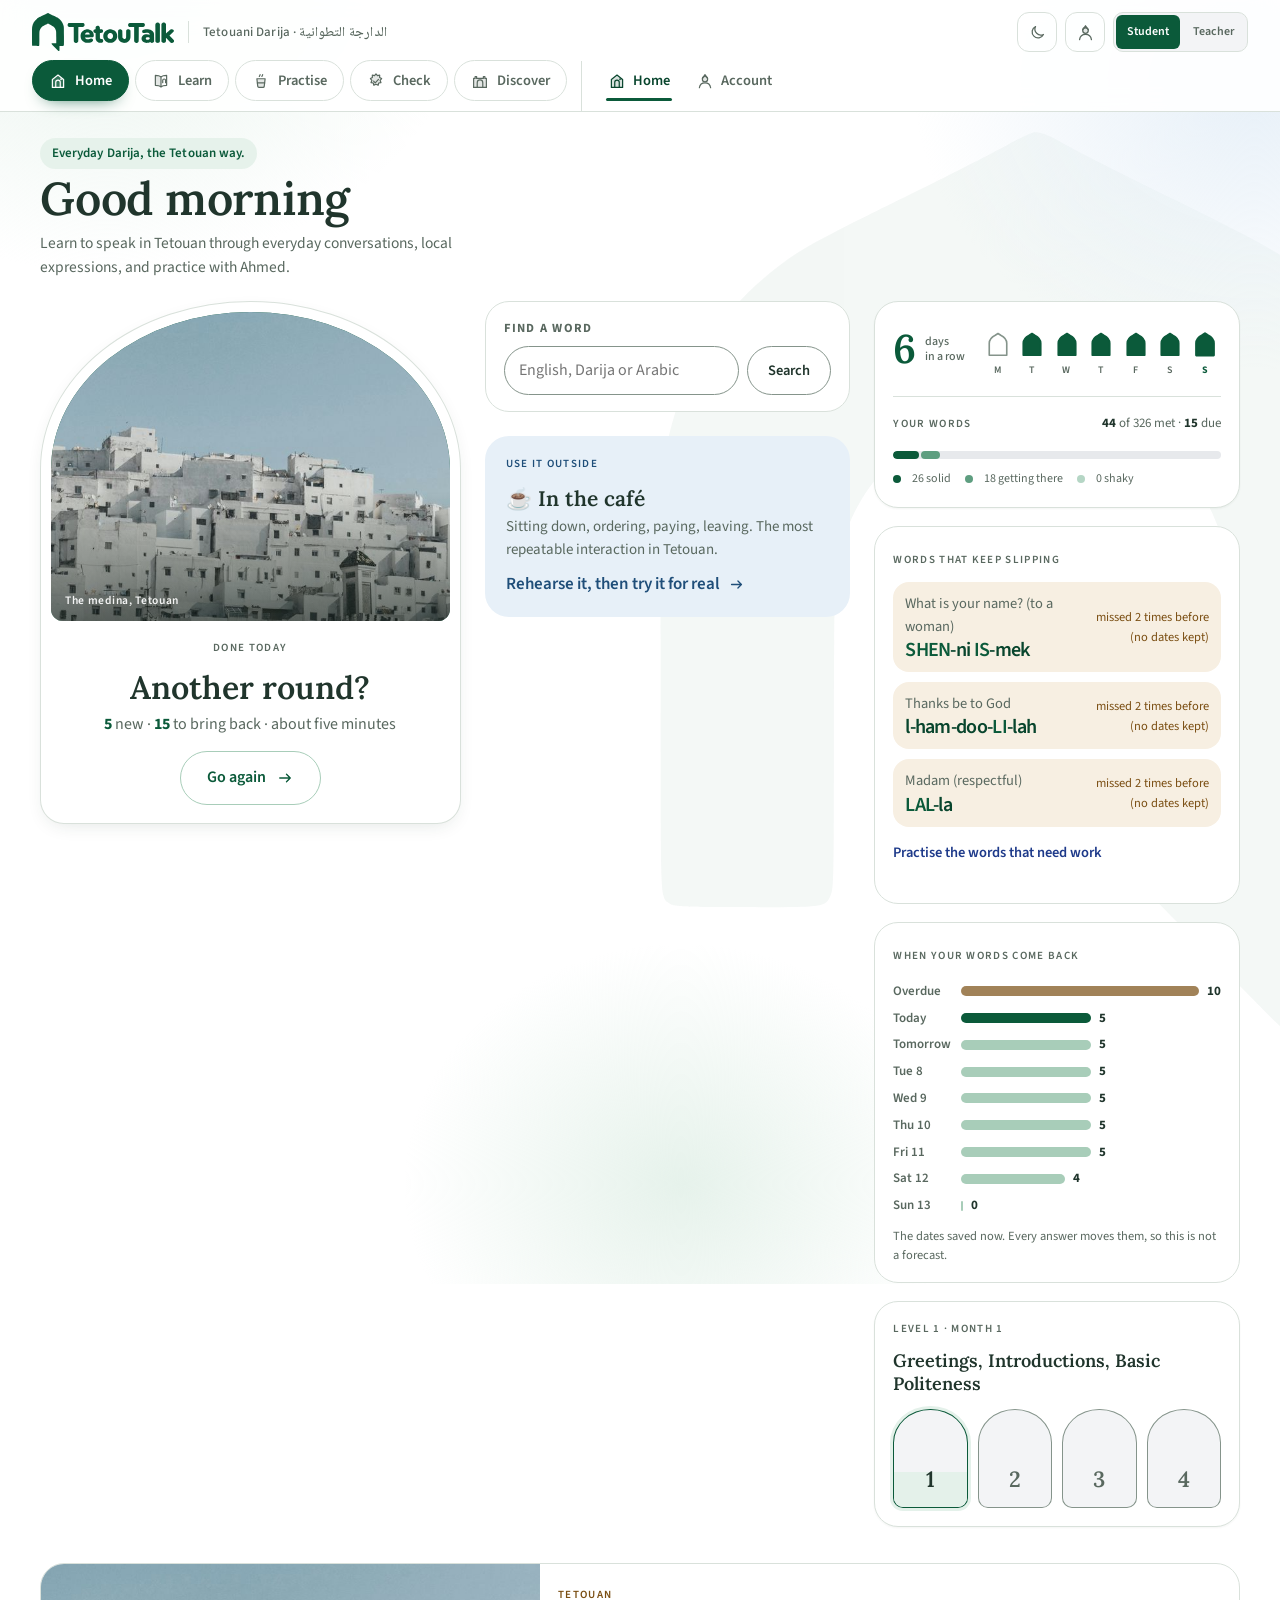
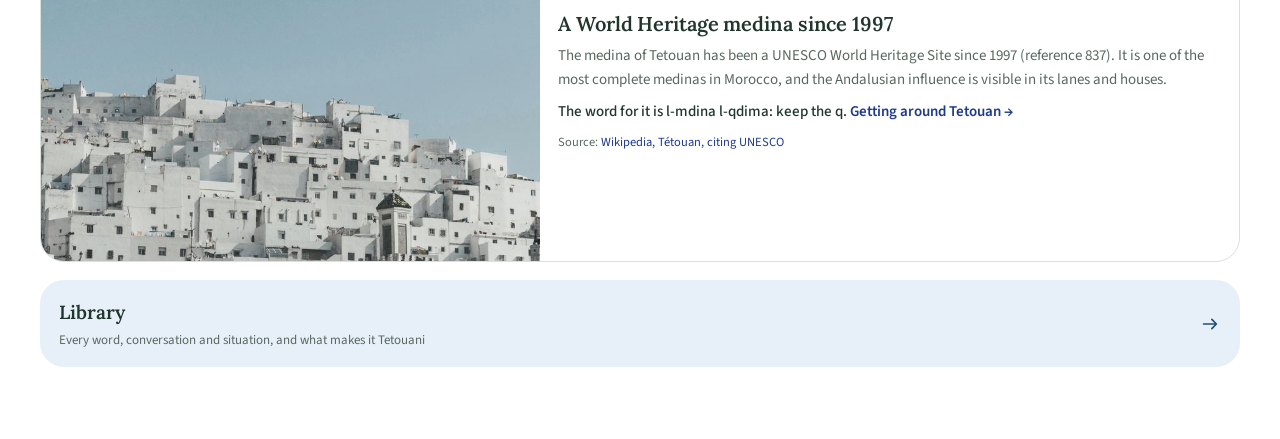
==== preview.html @ 78393081 "Every icon drawn from Tetouan, in two tones The whole set redrawn so each one is a piece of the city" ====
<!doctype html>
<html lang="en">
<head>
<meta charset="utf-8">
<meta name="viewport" content="width=device-width,initial-scale=1,viewport-fit=cover">
<title>Design preview</title>
<link rel="preload" href="assets/fonts/source-sans-3.woff2" as="font" type="font/woff2" crossorigin>
<link rel="preload" href="assets/fonts/lora.woff2" as="font" type="font/woff2" crossorigin>
<link rel="preload" href="assets/fonts/noto-naskh-arabic.woff2" as="font" type="font/woff2" crossorigin>
<link rel="icon" href="assets/brand/favicon.svg" type="image/svg+xml">
<link rel="stylesheet" href="assets/styles.css?v=preview">
<script>
/* DESIGN PREVIEW. Renders every real view against the real stylesheet with no
   sign-in and no database, so the interface can actually be looked at.

   It is isolated by construction: localStorage is replaced with an in-memory
   stand-in and IndexedDB is removed BEFORE any app script loads, so nothing here
   can read or write anyone's real progress. Close the tab and it is gone.

   preview.html?screen=home|session|recall|reveal|produce|done|vocab|card|
                       library|account|teacher   &theme=light|dark */
(function () {
  var mem = {};
  Object.defineProperty(window, 'localStorage', { configurable: true, value: {
    getItem: function (k) { return Object.prototype.hasOwnProperty.call(mem, k) ? mem[k] : null; },
    setItem: function (k, v) { mem[k] = String(v); },
    removeItem: function (k) { delete mem[k]; },
    clear: function () { mem = {}; },
    key: function (i) { return Object.keys(mem)[i] || null; },
    get length() { return Object.keys(mem).length; }
  }});
  Object.defineProperty(window, 'indexedDB', { configurable: true, value: undefined });
  var q = new URLSearchParams(location.search);
  if (q.get('theme')) document.documentElement.setAttribute('data-theme', q.get('theme'));
  document.documentElement.setAttribute('data-preview', q.get('screen') || 'home');
})();
</script>
</head>
<body data-role="student" data-signed-role="teacher">
<div class="shell">
<svg width="0" height="0" style="position:absolute" aria-hidden="true" focusable="false">
  <defs>
    <symbol id="logo" viewBox="0 0 501 134"><g fill="currentColor" fill-rule="evenodd"><path d="M95.4 133.9C96.9 133.2 97 132.8 97 123.9L97 116L101.2 116C110.4 115.9 110.4 115.9 111.2 115.4C111.6 115.1 112.1 114.5 112.3 114C112.7 113.2 112.8 111.4 112.7 82.4C112.6 48.9 112.7 51 111.1 44.5C109.3 36.8 105 29.2 99.3 23.8C94.2 18.8 93.2 18.2 76.9 10.1C69.9 6.7 62.8 3.1 61.2 2.2C57.8 0.3 56.8 -0.1 55.7 0.1C55.3 0.2 53.9 0.9 52.5 1.6C51.2 2.4 45.3 5.4 39.5 8.3C22.8 16.5 21.6 17.2 17.8 20C8.4 27.1 2.7 36.7 0.6 49C0.2 51.4 0.1 54 0.1 82.6C0.1 116.3 0 114.5 1.5 115.4C2.1 115.8 3.1 115.9 12.5 115.9C24.5 116 24.7 116 25.5 114.2C26 113.2 26 112.1 26 90.5C26 75.7 26.1 67.1 26.3 65.9C27.2 59.1 30.7 52.6 35.6 48.5C38.4 46.1 40.1 45.1 47.3 41.4C50.9 39.6 54.3 37.8 54.8 37.5C55.2 37.2 55.8 37 56.1 37C56.5 37 59.7 38.6 69.1 43.7C73.5 46 73.9 46.3 76.3 48.5C80 51.8 82.4 55.7 84 60.6C85.5 65.2 85.5 65.9 85.5 87.2L85.5 106.4L84.8 106.6C84.4 106.6 81.2 106.6 77.6 106.6C70.4 106.4 69.5 106.6 69 107.9C68.5 109.3 67.1 107.8 88.5 129.5C90.9 132 93 134 93.2 134.1C93.9 134.3 94.5 134.3 95.4 133.9Z"/><path d="M158.6 104.8C160.2 104.3 162.5 102.1 163 100.6C163.3 99.8 163.4 96.7 163.4 80.9C163.4 70.6 163.5 59.2 163.5 55.7L163.5 49.3L172.1 49.2C180.3 49.1 180.7 49.1 181.6 48.6C182.9 47.9 184.4 46.3 184.9 45C185.5 43.7 185.5 40.7 184.9 39.2C184.4 37.9 182.8 36.2 181.4 35.6C180.6 35.3 177.4 35.3 155.5 35.3C135.9 35.3 130.4 35.3 129.7 35.6C128.3 36.1 127.1 37.1 126.4 38.6C125.7 39.7 125.6 40.1 125.6 42.1C125.6 44 125.7 44.6 126.2 45.5C127 47 127.9 47.9 129.1 48.6C130.1 49.1 130.5 49.1 138.7 49.2L147.2 49.3L147.3 74.3C147.3 101.5 147.2 100.2 148.6 102.3C150.6 105.1 154.7 106.2 158.6 104.8ZM282.4 104.6C291.1 102.4 297.8 95.9 300 87.4C301.4 82.4 300.6 75.2 298.3 70.6C296.7 67.3 293.6 63.7 290.8 61.8C288 60 284 58.3 280.9 57.8C278.4 57.3 272.7 57.4 270.2 58C261.2 60 253.9 67.1 251.9 75.6C251.1 79.4 251.2 84.5 252.1 87.9C254.5 96 261.2 102.5 269.5 104.6C273.4 105.6 278.4 105.6 282.4 104.6ZM331.1 104.8C333.7 104.1 335 103.6 337.1 102.4C340.5 100.4 343.1 97.6 344.9 94.1C347.4 89.1 347.5 87.6 347.4 73.3C347.4 62.4 347.4 62.1 346.8 61.1C346.2 59.8 344.8 58.6 343.3 57.9C342.4 57.5 341.6 57.4 339.8 57.4C336.1 57.4 334.2 58.3 332.9 60.8L332.1 62.1L332 74.5C331.9 88.2 331.9 87.6 330.2 89.5C327.1 92.7 321.3 91.8 319.5 87.7L318.9 86.4L318.8 74.4C318.6 63.4 318.6 62.3 318.2 61.3C317.6 59.9 315.6 58.2 314.2 57.8C310 56.5 305.9 57.9 304.2 61.1C303.6 62.1 303.6 62.2 303.6 74.8C303.6 88.4 303.6 88.7 305 92.3C306.9 97.1 310.9 101.3 315.9 103.5C317.3 104.2 320.7 105.1 322.5 105.3C324.3 105.6 329.2 105.2 331.1 104.8ZM372 104.7C373.3 104.2 375.5 102.1 376.1 100.8C376.3 100.3 376.4 94.2 376.5 74.8L376.6 49.4L385 49.2C393.1 49.1 393.4 49.1 394.6 48.5C397.1 47.3 398.4 44.8 398.2 41.7C398.1 39.5 397.5 38.2 396 36.9C394 35.1 395.8 35.2 368.6 35.3L343.9 35.3L342.6 35.8C341.9 36.2 341 36.8 340.6 37.3C338.1 39.9 338.2 44.7 340.8 47.3C342.6 49.2 343.2 49.3 352.4 49.2L360.2 49.2L360.2 74.2C360.2 98.8 360.3 99.3 360.8 100.6C361.4 102.3 362 103 363.4 104C365.7 105.6 369.3 105.9 372 104.7ZM407.9 105.2C410.4 104.9 413.4 104 415.4 102.9L416.9 102.1L417.7 103C419 104.6 420.8 105.3 423 105.4C426.4 105.4 428.5 104.3 429.9 101.8L430.6 100.6L430.6 87.5C430.6 74.8 430.6 74.3 430.1 72.2C429.8 71 429 69.1 428.5 67.9C425.9 62.8 419.8 59 412.5 57.9C407.6 57.1 399.6 57.5 394.3 58.7C391.8 59.3 391.4 59.5 390.2 60.7C388.8 62 388.4 62.9 388.4 64.8C388.5 67.4 389.5 69.2 391.6 70.2C393 70.9 395.1 70.9 398.4 70.3C401.8 69.6 406.2 69.4 408.5 69.7C412.7 70.4 415.2 72.8 415.2 76C415.2 76.7 415.2 76.7 414.7 76.6C411.7 75.9 410.5 75.7 408.1 75.5C401 74.8 394.4 76.6 390.4 80.3C384.4 85.8 385 96.4 391.6 101.4C396.1 104.8 401.6 106.1 407.9 105.2ZM446.5 105C447.9 104.5 449.8 102.8 450.5 101.2L451.1 99.9L451.1 69.5L451.1 39.1L450.5 37.9C449.7 36.3 448 34.6 446.5 34.1C442.6 32.8 438.5 33.9 436.4 36.9C434.9 39.2 435 38.1 435.1 70.4C435.1 99.8 435.1 99.9 435.7 101C436.7 103.2 438.4 104.7 440.7 105.2C441.9 105.5 445.1 105.4 446.5 105ZM467.2 105.1C469.3 104.5 470.8 103.3 471.7 101.5L472.5 100L472.5 93.7C472.5 90.3 472.5 87.5 472.6 87.5C472.7 87.5 476.5 91.4 480.7 96C489.6 105.6 489.3 105.4 493.1 105.4C495.9 105.4 497.5 104.8 499.1 103.5C499.7 102.9 500.4 102 500.6 101.4C501.2 99.9 501.2 97.8 500.5 96.4C500.2 95.8 497.2 92.6 492.3 87.5L484.5 79.7L485.2 79C485.6 78.6 486.4 77.8 487.1 77.2C489.2 75.5 498 67.4 499 66.4C500.6 64.7 500.7 61.8 499.3 60C497.6 58 495.4 57.1 492 57.3C488.4 57.5 488.5 57.4 478.1 67.3C475.3 70 472.9 72.2 472.7 72.2C472.6 72.2 472.5 65.6 472.5 55.7L472.5 39.1L471.9 37.9C471.2 36.3 469.8 34.9 468.1 34.2C466.4 33.4 462.7 33.4 461 34.2C459.3 34.9 457.9 36.3 457.1 38L456.4 39.4L456.4 69.6C456.4 94 456.4 100.1 456.7 100.8C457.4 102.7 459.7 104.7 461.9 105.3C463.2 105.6 465.9 105.5 467.2 105.1ZM202.3 104.7C208.8 103.4 214.2 100.4 215 97.6C215.6 95.5 215 93.2 213.6 91.5C212.4 90.1 211 89.5 209.2 89.5C208 89.5 207.2 89.7 204.8 90.7C200.3 92.6 196.9 93.1 193.4 92.4C190.1 91.7 187.3 89.3 186.6 86.7L186.4 86L199.7 86C206.9 86 213.3 85.9 213.8 85.8C215.1 85.5 216.5 84.3 217.2 82.9C218.8 79.8 217.7 72.1 215 67.7C212 62.8 206.6 59.2 200.4 57.9C197.9 57.4 192.7 57.4 190.2 57.9C182 59.4 175.5 64.8 172.7 72.3C170.2 79.2 170.9 87.9 174.6 94C176.7 97.5 179.9 100.4 183.7 102.3C188.3 104.7 190.5 105.2 196 105.2C198.9 105.2 200.4 105.1 202.3 104.7ZM247 104.5C249.6 103.3 250.9 101.4 251.2 98.7C251.4 96.6 250.9 94.9 249.7 93.5C248.2 91.9 247.1 91.5 244.3 91.5C242.7 91.5 241.7 91.4 241.1 91.1C239.5 90.3 239.5 90.3 239.5 79.8C239.5 74.5 239.6 70.2 239.7 70.2C239.8 70.2 241.3 70.2 243 70.1C244.7 70.1 246.5 69.9 247 69.8C249.4 69 250.7 66.8 250.7 63.8C250.8 61.7 250.3 60.5 248.9 59.3C247.2 57.8 246.7 57.7 242.9 57.5L239.5 57.4L239.5 54.6C239.5 49.8 238.9 48.1 236.5 46.3C235.2 45.3 233.8 44.9 231.6 44.9C228.7 44.9 226.4 46.3 225.1 48.9C224.4 50 224.4 50.4 224.3 53.8L224.2 57.5L223.3 57.5C218.5 57.5 215.5 61.5 216.9 66.1C217.6 68.7 219.2 69.8 222.5 70.1L224.2 70.3L224.3 81.1C224.4 91.4 224.4 92 225 93.8C226.5 98.9 230.5 103 235.6 104.6C237.6 105.2 237.9 105.2 241.9 105.2C245.3 105.1 245.7 105 247 104.5ZM404.6 94C402.3 93.2 401.2 91.9 401.2 89.8C401.2 88.4 401.9 87.2 403.2 86.3C404.6 85.4 405.9 85.2 409 85.3C411.5 85.4 412.1 85.5 413.1 86C414.8 86.8 415.4 87.7 415.3 89.2C415.3 91.3 414.1 92.8 411.9 93.8C410.1 94.6 406.4 94.7 404.6 94ZM272.8 91C270.1 90 268 88 267 85.3C266.2 83.4 266.2 79.6 266.8 77.5C267.8 74.6 269.4 72.9 272.2 71.6C273.4 71 273.9 70.9 276 70.9C278.1 70.9 278.5 71 280.1 71.7C282.2 72.7 283.7 74.2 284.8 76.4C285.6 78.1 285.6 78.2 285.6 81.1C285.6 84.1 285.6 84.2 284.7 86C283.6 88.3 282.5 89.5 280.4 90.5C278.9 91.2 278.4 91.4 276.4 91.4C274.6 91.5 273.8 91.4 272.8 91ZM188.2 75.8L186.5 75.7L186.7 75.1C187.1 73.1 189 70.9 191.2 69.8C192.5 69.2 192.9 69.1 195.4 69.1C198.8 69.1 200.2 69.7 201.9 71.6C202.9 72.7 204.1 75.3 203.7 75.6C203.6 75.7 190.4 75.9 188.2 75.8Z"/></g></symbol>
    <symbol id="logo-mark" viewBox="0 0 112.75 134"><path fill="currentColor" fill-rule="evenodd" d="M95.4 133.9C96.9 133.2 97 132.8 97 123.9L97 116L101.2 116C110.4 115.9 110.4 115.9 111.2 115.4C111.6 115.1 112.1 114.5 112.3 114C112.7 113.2 112.8 111.4 112.7 82.4C112.6 48.9 112.7 51 111.1 44.5C109.3 36.8 105 29.2 99.3 23.8C94.2 18.8 93.2 18.2 76.9 10.1C69.9 6.7 62.8 3.1 61.2 2.2C57.8 0.3 56.8 -0.1 55.7 0.1C55.3 0.2 53.9 0.9 52.5 1.6C51.2 2.4 45.3 5.4 39.5 8.3C22.8 16.5 21.6 17.2 17.8 20C8.4 27.1 2.7 36.7 0.6 49C0.2 51.4 0.1 54 0.1 82.6C0.1 116.3 0 114.5 1.5 115.4C2.1 115.8 3.1 115.9 12.5 115.9C24.5 116 24.7 116 25.5 114.2C26 113.2 26 112.1 26 90.5C26 75.7 26.1 67.1 26.3 65.9C27.2 59.1 30.7 52.6 35.6 48.5C38.4 46.1 40.1 45.1 47.3 41.4C50.9 39.6 54.3 37.8 54.8 37.5C55.2 37.2 55.8 37 56.1 37C56.5 37 59.7 38.6 69.1 43.7C73.5 46 73.9 46.3 76.3 48.5C80 51.8 82.4 55.7 84 60.6C85.5 65.2 85.5 65.9 85.5 87.2L85.5 106.4L84.8 106.6C84.4 106.6 81.2 106.6 77.6 106.6C70.4 106.4 69.5 106.6 69 107.9C68.5 109.3 67.1 107.8 88.5 129.5C90.9 132 93 134 93.2 134.1C93.9 134.3 94.5 134.3 95.4 133.9Z"/></symbol>
    <symbol id="i-home" viewBox="0 0 24 24"><path fill="none" stroke="currentColor" stroke-width="1.6" stroke-linecap="round" stroke-linejoin="round" d="M4 10.5 12 4l8 6.5V19a1 1 0 0 1-1 1h-4.5v-5.5h-5V20H5a1 1 0 0 1-1-1z"/></symbol>
    <symbol id="i-door" viewBox="0 0 24 24"><g fill="none" stroke="currentColor" stroke-width="1.6" stroke-linecap="round" stroke-linejoin="round"><path d="M5.5 20.5V11a6.5 6.5 0 0 1 13 0v9.5"/><path d="M3.5 20.5h17"/><path d="M9 20.5v-7.6a3 3 0 0 1 6 0v7.6"/></g></symbol>
    <symbol id="i-book" viewBox="0 0 24 24"><g fill="none" stroke="currentColor" stroke-width="1.6" stroke-linecap="round" stroke-linejoin="round"><path d="M12 6.5C10.3 5.2 7.8 4.5 4 4.5v13c3.8 0 6.3.7 8 2 1.7-1.3 4.2-2 8-2v-13c-3.8 0-6.3.7-8 2z"/><path d="M12 6.5v13"/></g></symbol>
    <symbol id="i-flash" viewBox="0 0 24 24"><path class="duo" fill="currentColor" opacity=".16" stroke="none" d="M3.5 8.5a2 2 0 0 1 2-2h9a2 2 0 0 1 2 2v10.5a2 2 0 0 1-2 2h-9a2 2 0 0 1-2-2z"/><g fill="none" stroke="currentColor" stroke-width="1.6" stroke-linecap="round" stroke-linejoin="round"><rect x="7" y="3" width="13" height="15" rx="2"/><rect x="3.5" y="6.5" width="13" height="14.5" rx="2"/><path d="M7.5 18v-3.2a2.5 2.5 0 1 1 5 0V18"/></g></symbol>
    <symbol id="i-dice" viewBox="0 0 24 24"><path class="duo" fill="currentColor" opacity=".16" stroke="none" d="M3.5 7.5a4 4 0 0 1 4-4h9a4 4 0 0 1 4 4v9a4 4 0 0 1-4 4h-9a4 4 0 0 1-4-4z"/><g fill="none" stroke="currentColor" stroke-width="1.6" stroke-linecap="round" stroke-linejoin="round"><rect x="3.5" y="3.5" width="17" height="17" rx="4"/></g><g fill="currentColor"><circle cx="8.2" cy="8.2" r="1.35"/><circle cx="15.8" cy="8.2" r="1.35"/><circle cx="12" cy="12" r="1.35"/><circle cx="8.2" cy="15.8" r="1.35"/><circle cx="15.8" cy="15.8" r="1.35"/></g></symbol>
    <symbol id="i-scene" viewBox="0 0 24 24"><path class="duo" fill="currentColor" opacity=".16" stroke="none" d="M5 12.5h14V21H5z"/><g fill="none" stroke="currentColor" stroke-width="1.6" stroke-linecap="round" stroke-linejoin="round"><path d="M4 9.5 5.6 4h12.8L20 9.5"/><path d="M3.5 9.5a2.1 2.1 0 0 0 4.25 0 2.1 2.1 0 0 0 4.25 0 2.1 2.1 0 0 0 4.25 0 2.1 2.1 0 0 0 4.25 0"/><path d="M5 12.5V21h14v-8.5"/><path d="M9.5 21v-3.6a2.5 2.5 0 1 1 5 0V21"/></g></symbol>
    <symbol id="i-bubbles" viewBox="0 0 24 24"><path class="duo" fill="currentColor" opacity=".16" stroke="none" d="M4 4.5h8a2 2 0 0 1 2 2v3.5a2 2 0 0 1-2 2H8.5L5.5 14.5V12H4a2 2 0 0 1-2-2V6.5a2 2 0 0 1 2-2z"/><g fill="none" stroke="currentColor" stroke-width="1.6" stroke-linecap="round" stroke-linejoin="round"><path d="M4 4.5h8a2 2 0 0 1 2 2v3.5a2 2 0 0 1-2 2H8.5L5.5 14.5V12H4a2 2 0 0 1-2-2V6.5a2 2 0 0 1 2-2z"/><path d="M11 13.8V15a2 2 0 0 0 2 2h2.5l3 2.5V17H20a2 2 0 0 0 2-2v-3a3.5 3.5 0 0 0-3.5-3.5H17"/></g></symbol>
    <symbol id="i-bricks" viewBox="0 0 24 24"><path class="duo" fill="currentColor" opacity=".16" stroke="none" d="M2.5 6.7a1.2 1.2 0 0 1 1.2-1.2h6.1a1.2 1.2 0 0 1 1.2 1.2v2.6a1.2 1.2 0 0 1-1.2 1.2H3.7a1.2 1.2 0 0 1-1.2-1.2z"/><g fill="none" stroke="currentColor" stroke-width="1.6" stroke-linecap="round" stroke-linejoin="round"><rect x="2.5" y="5.5" width="8.5" height="5" rx="1.2"/><rect x="13" y="5.5" width="8.5" height="5" rx="1.2"/><rect x="7.75" y="13.5" width="8.5" height="5" rx="1.2"/><path d="M2.5 16h2.5M19 16h2.5"/></g></symbol>
    <symbol id="i-checklist" viewBox="0 0 24 24"><path class="duo" fill="currentColor" opacity=".16" stroke="none" d="M4.5 6a2 2 0 0 1 2-2h11a2 2 0 0 1 2 2v13a2 2 0 0 1-2 2h-11a2 2 0 0 1-2-2z"/><g fill="none" stroke="currentColor" stroke-width="1.6" stroke-linecap="round" stroke-linejoin="round"><rect x="4.5" y="4" width="15" height="17" rx="2"/><path d="M9 4V3h6v2H9z"/><path d="m8 11 1.6 1.6L12.2 9.8M14.5 11.5h3M8 16.5l1.6 1.6 2.6-2.8M14.5 17h3"/></g></symbol>
    <symbol id="i-medal" viewBox="0 0 24 24"><path class="duo" fill="currentColor" opacity=".16" stroke="none" d="M12 9.5a5 5 0 1 0 0 10 5 5 0 0 0 0-10z"/><g fill="none" stroke="currentColor" stroke-width="1.6" stroke-linecap="round" stroke-linejoin="round"><circle cx="12" cy="14.5" r="5"/><path d="m9.2 10.3-2.7-7h4.2L12 6.6l1.3-3.3h4.2l-2.7 7"/><path d="m12 12.3.9 1.8 2 .3-1.45 1.4.35 2-1.8-.95-1.8.95.35-2L9.1 14.4l2-.3z" fill="currentColor" stroke="none"/></g></symbol>
    <symbol id="i-rise" viewBox="0 0 24 24"><path class="duo" fill="currentColor" opacity=".16" stroke="none" d="M3.5 20.5v-4h4v-4h4v-4h4v-4h5v16z"/><g fill="none" stroke="currentColor" stroke-width="1.6" stroke-linecap="round" stroke-linejoin="round"><path d="M3.5 20.5v-4h4v-4h4v-4h4v-4h5"/><path d="M3.5 20.5h17"/><path d="M6 20.5v-1.6a.9.9 0 0 1 1.8 0v1.6M10 16.5v-1.6a.9.9 0 0 1 1.8 0v1.6M14 12.5v-1.6a.9.9 0 0 1 1.8 0v1.6M18 8.5V6.9a.9.9 0 0 1 1.8 0v1.6"/></g></symbol>
    <symbol id="i-picture" viewBox="0 0 24 24"><path class="duo" fill="currentColor" opacity=".16" stroke="none" d="M3 6.2A2.2 2.2 0 0 1 5.2 4h13.6A2.2 2.2 0 0 1 21 6.2v11.6a2.2 2.2 0 0 1-2.2 2.2H5.2A2.2 2.2 0 0 1 3 17.8z"/><g fill="none" stroke="currentColor" stroke-width="1.6" stroke-linecap="round" stroke-linejoin="round"><rect x="3" y="4" width="18" height="16" rx="2.2"/><circle cx="8.3" cy="8.8" r="1.6"/><path d="M9.5 17.5v-3.6a2.6 2.6 0 1 1 5.2 0v3.6"/><path d="M3.5 17.5h17"/></g></symbol>
    <symbol id="i-shelf" viewBox="0 0 24 24"><path class="duo" fill="currentColor" opacity=".16" stroke="none" d="M4 4h3.8v16H4z"/><g fill="none" stroke="currentColor" stroke-width="1.6" stroke-linecap="round" stroke-linejoin="round"><path d="M4 4h3.8v16H4zM9.6 4h3.8v16H9.6z"/><path d="m14.8 5.6 3.6-1 4.1 14.9-3.6 1z"/><path d="M4 16h3.8M9.6 8h3.8"/></g></symbol>
    <symbol id="i-house" viewBox="0 0 24 24"><path class="duo" fill="currentColor" opacity=".16" stroke="none" d="M4.5 10 12 4l7.5 6v10.5h-15z"/><g fill="none" stroke="currentColor" stroke-width="1.6" stroke-linecap="round" stroke-linejoin="round"><path d="M4.5 10 12 4l7.5 6v10.5h-15z"/><path d="M9 20.5v-6.8a3 3 0 1 1 6 0v6.8"/><path d="M15.5 9.5h1.5"/></g></symbol>
    <symbol id="i-learn" viewBox="0 0 24 24"><path class="duo" fill="currentColor" opacity=".16" stroke="none" d="M12 6.5c-1.6-1.4-3.9-2-7.5-2v13.2c3.6 0 5.9.6 7.5 2z"/><g fill="none" stroke="currentColor" stroke-width="1.6" stroke-linecap="round" stroke-linejoin="round"><path d="M12 6.5c-1.6-1.4-3.9-2-7.5-2v13.2c3.6 0 5.9.6 7.5 2 1.6-1.4 3.9-2 7.5-2V4.5c-3.6 0-5.9.6-7.5 2z"/><path d="M12 6.5v13.2"/><path d="M14.3 14.2v-3a1.9 1.9 0 1 1 3.8 0v3"/></g></symbol>
    <symbol id="i-today" viewBox="0 0 24 24"><path class="duo" fill="currentColor" opacity=".16" stroke="none" d="M2.5 20.5 8 12l3.5 4.5L15.5 10l6 10.5z"/><g fill="none" stroke="currentColor" stroke-width="1.6" stroke-linecap="round" stroke-linejoin="round"><path d="M2.5 20.5 8 12l3.5 4.5L15.5 10l6 10.5"/><path d="M2.5 20.5h19"/><path d="M6 6.5a3 3 0 0 1 6 0"/><path d="M9 2.5v1.2M4 5l.9.6M14 5l-.9.6"/></g></symbol>
    <symbol id="i-course" viewBox="0 0 24 24"><path class="duo" fill="currentColor" opacity=".16" stroke="none" d="M3.5 20.5h4v-4h4v-4h4v-4h4v12z"/><g fill="none" stroke="currentColor" stroke-width="1.6" stroke-linecap="round" stroke-linejoin="round"><path d="M3.5 20.5h4v-4h4v-4h4v-4h4"/><path d="M3.5 20.5h17"/><path d="M16.5 8.5V6.6a3 3 0 0 1 6 0v1.9" transform="translate(-2.5 0)"/></g></symbol>
    <symbol id="i-fields" viewBox="0 0 24 24"><path class="duo" fill="currentColor" opacity=".16" stroke="none" d="M3.5 3.5h7v7h-7z"/><g fill="none" stroke="currentColor" stroke-width="1.6" stroke-linecap="round" stroke-linejoin="round"><rect x="3.5" y="3.5" width="7" height="7" rx="1.2"/><rect x="13.5" y="3.5" width="7" height="7" rx="1.2"/><rect x="3.5" y="13.5" width="7" height="7" rx="1.2"/><rect x="13.5" y="13.5" width="7" height="7" rx="1.2"/><path d="m17 14.6.8 1.4 1.6.3-1.1 1.2.2 1.6-1.5-.7-1.5.7.2-1.6-1.1-1.2 1.6-.3z" fill="currentColor" stroke="none"/></g></symbol>
    <symbol id="i-find" viewBox="0 0 24 24"><path class="duo" fill="currentColor" opacity=".16" stroke="none" d="M10.5 4.5a6 6 0 1 0 0 12 6 6 0 0 0 0-12z"/><g fill="none" stroke="currentColor" stroke-width="1.6" stroke-linecap="round" stroke-linejoin="round"><circle cx="10.5" cy="10.5" r="6"/><path d="m15 15 5.5 5.5"/><path d="M8.3 13.5v-2.6a2.2 2.2 0 1 1 4.4 0v2.6"/></g></symbol>
    <symbol id="i-speak" viewBox="0 0 24 24"><path class="duo" fill="currentColor" opacity=".16" stroke="none" d="M6.5 9h11l-1.2 10.2a1.5 1.5 0 0 1-1.5 1.3H9.2a1.5 1.5 0 0 1-1.5-1.3z"/><g fill="none" stroke="currentColor" stroke-width="1.6" stroke-linecap="round" stroke-linejoin="round"><path d="M6.5 9h11l-1.2 10.2a1.5 1.5 0 0 1-1.5 1.3H9.2a1.5 1.5 0 0 1-1.5-1.3z"/><path d="M7.2 14.5h9.6"/><path d="M9.8 6c0-1.2 1-1.3 1-2.4M13.2 6c0-1.2 1-1.3 1-2.4"/></g></symbol>
    <symbol id="i-pinarch" viewBox="0 0 24 24"><g fill="none" stroke="currentColor" stroke-width="1.6" stroke-linecap="round" stroke-linejoin="round"><path d="M12 21.5s-6.5-6.2-6.5-11.3a6.5 6.5 0 0 1 13 0C18.5 15.3 12 21.5 12 21.5z"/><path d="M9.5 13v-3a2.5 2.5 0 0 1 5 0v3"/></g></symbol>
    <symbol id="i-mic" viewBox="0 0 24 24"><path class="duo" fill="currentColor" opacity=".16" stroke="none" d="M9 6a3 3 0 0 1 6 0v5a3 3 0 0 1-6 0z"/><g fill="none" stroke="currentColor" stroke-width="1.6" stroke-linecap="round" stroke-linejoin="round"><rect x="9" y="3" width="6" height="11" rx="3"/><path d="M6 11.5a6 6 0 0 0 12 0M12 17.5V21M9 21h6"/></g></symbol>
    <symbol id="i-gauge" viewBox="0 0 24 24"><path class="duo" fill="currentColor" opacity=".16" stroke="none" d="M4 17.5a8.5 8.5 0 1 1 16 0z"/><g fill="none" stroke="currentColor" stroke-width="1.6" stroke-linecap="round" stroke-linejoin="round"><path d="M4 17.5a8.5 8.5 0 1 1 16 0"/><path d="m12 16.5 4.2-5.2"/><path d="M3.5 20.5h17"/></g><circle cx="12" cy="16.5" r="1.4" fill="currentColor"/></symbol>
    <symbol id="i-check8" viewBox="0 0 24 24"><path class="duo" fill="currentColor" opacity=".16" stroke="none" d="m12 2.5 1.9 2.4 3-.7-.1 3.1 2.7 1.5-2 2.4 1.1 2.9-3 .6-.8 3-2.8-1.3-2.8 1.3-.8-3-3-.6 1.1-2.9-2-2.4 2.7-1.5-.1-3.1 3 .7z"/><g fill="none" stroke="currentColor" stroke-width="1.6" stroke-linecap="round" stroke-linejoin="round"><path d="m12 2.5 1.9 2.4 3-.7-.1 3.1 2.7 1.5-2 2.4 1.1 2.9-3 .6-.8 3-2.8-1.3-2.8 1.3-.8-3-3-.6 1.1-2.9-2-2.4 2.7-1.5-.1-3.1 3 .7z"/><path d="m8.8 12.2 2.2 2.2 4.3-4.6"/></g></symbol>
    <symbol id="i-gate" viewBox="0 0 24 24"><path class="duo" fill="currentColor" opacity=".16" stroke="none" d="M3.5 20.5V8.5h2V6h2v2.5h9V6h2v2.5h2v12z"/><g fill="none" stroke="currentColor" stroke-width="1.6" stroke-linecap="round" stroke-linejoin="round"><path d="M3.5 20.5V8.5h2V6h2v2.5h9V6h2v2.5h2v12"/><path d="M3.5 20.5h17"/><path d="M8.3 20.5v-6.2a3.7 3.7 0 1 1 7.4 0v6.2"/></g></symbol>
    <symbol id="i-library" viewBox="0 0 24 24"><g fill="none" stroke="currentColor" stroke-width="1.6" stroke-linecap="round" stroke-linejoin="round"><rect x="4" y="4" width="4" height="16" rx="1"/><rect x="10" y="4" width="4" height="16" rx="1"/><path d="m16.2 5.2 3.6-.9 3 15.4-3.6.9z" transform="translate(-1.6 .2)"/></g></symbol>
    <symbol id="i-user" viewBox="0 0 24 24"><path class="duo" fill="currentColor" opacity=".16" stroke="none" d="M8.5 9.5a3.5 3.5 0 1 0 7 0 3.5 3.5 0 0 0-7 0z"/><g fill="none" stroke="currentColor" stroke-width="1.6" stroke-linecap="round" stroke-linejoin="round"><path d="M8.5 9.5a3.5 3.5 0 1 0 7 0 3.5 3.5 0 0 0-7 0z"/><path d="M8.5 8.5 12 3.5l3.5 5"/><path d="M4.5 21c.6-4 3.7-6.5 7.5-6.5s6.9 2.5 7.5 6.5"/></g></symbol>
    <symbol id="i-chart" viewBox="0 0 24 24"><g fill="none" stroke="currentColor" stroke-width="1.6" stroke-linecap="round" stroke-linejoin="round"><path d="M4 20h16"/><path d="M7 16v-4M12 16V8M17 16v-7"/></g></symbol>
    <symbol id="i-words" viewBox="0 0 24 24"><g fill="none" stroke="currentColor" stroke-width="1.6" stroke-linecap="round" stroke-linejoin="round"><path d="m4 17 3.6-10 3.6 10M5.3 13.6h4.6"/><path d="M14.5 10.5h5.5M14.5 14h5.5M14.5 17.5h3.5"/></g></symbol>
    <symbol id="i-talk" viewBox="0 0 24 24"><path fill="none" stroke="currentColor" stroke-width="1.6" stroke-linecap="round" stroke-linejoin="round" d="M20 12a7.5 7 0 0 1-10.6 6.4L5 19.5l1.2-3.6A7 7 0 0 1 4.5 12 7.5 7 0 0 1 20 12z"/></symbol>
    <symbol id="i-layers" viewBox="0 0 24 24"><g fill="none" stroke="currentColor" stroke-width="1.6" stroke-linecap="round" stroke-linejoin="round"><path d="m12 4 8 4-8 4-8-4z"/><path d="m4 12 8 4 8-4M4 16l8 4 8-4"/></g></symbol>
    <symbol id="i-convo" viewBox="0 0 24 24"><g fill="none" stroke="currentColor" stroke-width="1.6" stroke-linecap="round" stroke-linejoin="round"><path d="M14.5 9.5a5.5 5 0 0 1-7.8 4.6L3.5 15l.9-2.6a5 5 0 0 1-1.2-3A5.5 5 0 0 1 14.5 9.5z"/><path d="M10.6 16.6A5.5 5 0 0 0 17.3 18l3.2.9-.9-2.6a5 5 0 0 0-1.6-6.9"/></g></symbol>
    <symbol id="i-target" viewBox="0 0 24 24"><g fill="none" stroke="currentColor" stroke-width="1.6" stroke-linecap="round" stroke-linejoin="round"><circle cx="12" cy="12" r="8"/><circle cx="12" cy="12" r="4.5"/><circle cx="12" cy="12" r="1.2"/></g></symbol>
    <symbol id="i-cards" viewBox="0 0 24 24"><g fill="none" stroke="currentColor" stroke-width="1.6" stroke-linecap="round" stroke-linejoin="round"><rect x="6" y="7" width="13" height="13" rx="2"/><path d="M4 16V6a2 2 0 0 1 2-2h10"/></g></symbol>
    <symbol id="i-compass" viewBox="0 0 24 24"><g fill="none" stroke="currentColor" stroke-width="1.6" stroke-linecap="round" stroke-linejoin="round"><circle cx="12" cy="12" r="8.5"/><path d="m15.4 8.6-2.2 4.6-4.6 2.2 2.2-4.6z"/></g></symbol>
    <symbol id="i-grid" viewBox="0 0 24 24"><g fill="none" stroke="currentColor" stroke-width="1.6" stroke-linejoin="round"><rect x="4" y="4" width="7" height="7" rx="1.5"/><rect x="13" y="4" width="7" height="7" rx="1.5"/><rect x="4" y="13" width="7" height="7" rx="1.5"/><rect x="13" y="13" width="7" height="7" rx="1.5"/></g></symbol>
    <symbol id="i-pen" viewBox="0 0 24 24"><path class="duo" fill="currentColor" opacity=".16" stroke="none" d="m14.5 5.5 4 4-9.5 9.5-5 1 1-5z"/><g fill="none" stroke="currentColor" stroke-width="1.6" stroke-linecap="round" stroke-linejoin="round"><path d="m14.5 5.5 4 4-9.5 9.5-5 1 1-5z"/><path d="m12.5 7.5 4 4"/></g></symbol>
    <symbol id="i-moon" viewBox="0 0 24 24"><path fill="none" stroke="currentColor" stroke-width="1.6" stroke-linecap="round" stroke-linejoin="round" d="M19.5 14.5A7.5 7.5 0 0 1 9.5 4.5a7.5 7.5 0 1 0 10 10z"/></symbol>
    <symbol id="i-sun" viewBox="0 0 24 24"><g fill="none" stroke="currentColor" stroke-width="1.6" stroke-linecap="round"><circle cx="12" cy="12" r="4"/><path d="M12 3v2M12 19v2M3 12h2M19 12h2M5.6 5.6 7 7M17 17l1.4 1.4M5.6 18.4 7 17M17 7l1.4-1.4"/></g></symbol>
    <symbol id="i-auto" viewBox="0 0 24 24"><circle cx="12" cy="12" r="8" fill="none" stroke="currentColor" stroke-width="1.6"/><path fill="currentColor" d="M12 4a8 8 0 0 1 0 16z"/></symbol>
    <symbol id="i-play" viewBox="0 0 24 24"><path fill="currentColor" d="M8 5.6v12.8a.8.8 0 0 0 1.2.7l10-6.4a.8.8 0 0 0 0-1.4l-10-6.4A.8.8 0 0 0 8 5.6z"/></symbol>
    <symbol id="i-arrow" viewBox="0 0 24 24"><path fill="none" stroke="currentColor" stroke-width="1.8" stroke-linecap="round" stroke-linejoin="round" d="M5 12h14m-5-5 5 5-5 5"/></symbol>
  </defs>
</svg>


  <!-- One header for every screen. The top line carries the name and your
       controls; the strip under it is the whole site, one tap per page. It
       scrolls sideways when the screen is narrower than the list. -->
  <a class="skip" href="#app">Skip to the page</a>
  <header class="topbar">
    <a class="wordmark" href="#/" aria-label="TetouTalk, home"><svg class="logo" viewBox="0 0 501 134" aria-hidden="true"><use href="#logo"/></svg><small>Tetouani Darija · <span lang="ar" dir="rtl">الدارجة التطوانية</span></small></a>
  <!-- The site in five places. Choosing one shows its pages in the row below. -->
    <nav class="cats student-cats" aria-label="Sections">
      <a href="#/" data-cat="home"><svg class="ico" aria-hidden="true"><use href="#i-house"/></svg><span>Home</span></a>
      <a href="#/today" data-cat="learn"><svg class="ico" aria-hidden="true"><use href="#i-learn"/></svg><span>Learn</span></a>
      <a href="#/practice" data-cat="practise"><svg class="ico" aria-hidden="true"><use href="#i-speak"/></svg><span>Practise</span></a>
      <a href="#/tests" data-cat="check"><svg class="ico" aria-hidden="true"><use href="#i-check8"/></svg><span>Check</span></a>
      <a href="#/library" data-cat="discover"><svg class="ico" aria-hidden="true"><use href="#i-gate"/></svg><span>Discover</span></a>
    </nav>
    <nav class="cats teacher-cats" aria-label="Sections">
      <a href="#/teacher" data-cat="teach"><svg class="ico" aria-hidden="true"><use href="#i-gauge"/></svg><span>Teach</span></a>
      <a href="#/course/month1" data-cat="tcourse"><svg class="ico" aria-hidden="true"><use href="#i-book"/></svg><span>Course</span></a>
      <a href="#/dialect" data-cat="tlib"><svg class="ico" aria-hidden="true"><use href="#i-library"/></svg><span>Library</span></a>
    </nav>
  <nav class="nav student-nav" aria-label="Pages in this section">
    <a href="#/" data-sec="home" data-cat="home"><svg class="ico" aria-hidden="true"><use href="#i-house"/></svg>Home</a>
    <a href="#/account" data-sec="account" data-cat="home"><svg class="ico" aria-hidden="true"><use href="#i-user"/></svg>Account</a>
    <a href="#/today" data-sec="today" data-cat="learn"><svg class="ico" aria-hidden="true"><use href="#i-today"/></svg>Today</a>
    <a href="#/course/month1" data-sec="course" data-cat="learn"><svg class="ico" aria-hidden="true"><use href="#i-course"/></svg>Course</a>
    <a href="#/catalog" data-sec="catalog" data-cat="learn"><svg class="ico" aria-hidden="true"><use href="#i-fields"/></svg>Fields</a>
    <a href="#/vocab" data-sec="vocab" data-cat="learn"><svg class="ico" aria-hidden="true"><use href="#i-find"/></svg>Words</a>
    <a href="#/practice" data-sec="practice" data-cat="practise"><svg class="ico" aria-hidden="true"><use href="#i-flash"/></svg>Flashcards</a>
    <a href="#/games" data-sec="games" data-cat="practise"><svg class="ico" aria-hidden="true"><use href="#i-dice"/></svg>Games</a>
    <a href="#/situations" data-sec="situations" data-cat="practise"><svg class="ico" aria-hidden="true"><use href="#i-scene"/></svg>Situations</a>
    <a href="#/dialogues" data-sec="dialogues" data-cat="practise"><svg class="ico" aria-hidden="true"><use href="#i-bubbles"/></svg>Conversations</a>
    <a href="#/sentences" data-sec="sentences" data-cat="practise"><svg class="ico" aria-hidden="true"><use href="#i-bricks"/></svg>Sentences</a>
    <a href="#/tests" data-sec="tests" data-cat="check"><svg class="ico" aria-hidden="true"><use href="#i-checklist"/></svg>Tests</a>
    <a href="#/exams" data-sec="exams" data-cat="check"><svg class="ico" aria-hidden="true"><use href="#i-medal"/></svg>Quizzes</a>
    <a href="#/progress" data-sec="progress" data-cat="check"><svg class="ico" aria-hidden="true"><use href="#i-rise"/></svg>Progress</a>
    <a href="#/library" data-sec="library" data-cat="discover"><svg class="ico" aria-hidden="true"><use href="#i-shelf"/></svg>Library</a>
    <a href="#/gallery" data-sec="gallery" data-cat="discover"><svg class="ico" aria-hidden="true"><use href="#i-picture"/></svg>Gallery</a>
    <a href="#/dialect" data-sec="dialect" data-cat="discover"><svg class="ico ico-mark" aria-hidden="true"><use href="#logo-mark"/></svg>Tetouani guide</a>
  </nav>
  <nav class="nav teacher-nav" aria-label="Pages in this section">
    <a href="#/teacher" data-sec="teacher" data-cat="teach"><svg class="ico" aria-hidden="true"><use href="#i-gauge"/></svg>Dashboard</a>
    <a href="#/feedback" data-sec="feedback" data-cat="teach"><svg class="ico" aria-hidden="true"><use href="#i-pen"/></svg>Feedback</a>
    <a href="#/record" data-sec="record" data-cat="teach"><svg class="ico" aria-hidden="true"><use href="#i-mic"/></svg>Recordings</a>
    <a href="#/account" data-sec="account" data-cat="teach"><svg class="ico" aria-hidden="true"><use href="#i-user"/></svg>Account</a>
    <a href="#/course/month1" data-sec="course" data-cat="tcourse"><svg class="ico" aria-hidden="true"><use href="#i-course"/></svg>Curriculum</a>
    <a href="#/vocab" data-sec="vocab" data-cat="tcourse"><svg class="ico" aria-hidden="true"><use href="#i-library"/></svg>Content</a>
    <a href="#/progress" data-sec="progress" data-cat="tcourse"><svg class="ico" aria-hidden="true"><use href="#i-rise"/></svg>Progress</a>
    <a href="#/situations" data-sec="situations" data-cat="tlib"><svg class="ico" aria-hidden="true"><use href="#i-scene"/></svg>Situations</a>
    <a href="#/dialogues" data-sec="dialogues" data-cat="tlib"><svg class="ico" aria-hidden="true"><use href="#i-bubbles"/></svg>Conversations</a>
    <a href="#/sentences" data-sec="sentences" data-cat="tlib"><svg class="ico" aria-hidden="true"><use href="#i-bricks"/></svg>Sentences</a>
    <a href="#/tests" data-sec="tests" data-cat="tlib"><svg class="ico" aria-hidden="true"><use href="#i-checklist"/></svg>Tests</a>
    <a href="#/dialect" data-sec="dialect" data-cat="tlib"><svg class="ico ico-mark" aria-hidden="true"><use href="#logo-mark"/></svg>Tetouani guide</a>
  </nav>
    <div class="topctl"><span class="syncbadge" data-syncbadge></span><button class="btn primary gatego" type="button" data-scrollto="signin">Sign in</button><button class="iconbtn themebtn" type="button" aria-label="Switch light or dark"><svg class="ico" aria-hidden="true"><use href="#i-moon"/></svg></button><a class="iconbtn acctbtn" href="#/account" aria-label="Account" title="Account"><svg class="ico" aria-hidden="true"><use href="#i-user"/></svg></a><div class="role-toggle" role="group" aria-label="View"><button data-role="student" aria-pressed="true">Student</button><button data-role="teacher" aria-pressed="false">Teacher</button></div></div>
  </header>
  <div class="content">
    <main id="app" tabindex="-1"></main>
  </div>

</div>

<!-- content -->
<!-- persistence, in dependency order -->
<!-- app -->

<script src="data/photos.js"></script>
<script src="data/gallery.js"></script>
<script src="data/tetouan-notes.js"></script>
<script src="data/verify.js"></script>
<script src="data/flags.js"></script>
<script src="data/dialect.js"></script>
<script src="data/situations.js"></script>
<script src="data/month1.js"></script>
<script src="data/month2.js"></script>
<script src="data/month3.js"></script>
<script src="data/photo-library.js"></script>
<script src="data/audio.js"></script>
<script src="data/courses.js"></script>
<script src="js/db.js"></script>
<script src="js/legacy-manifest.js"></script>
<script src="js/validation.js"></script>
<script src="js/supabase-config.js"></script>
<script src="js/auth.js"></script>
<script src="js/storage.js"></script>
<script src="js/audio.js"></script>
<script src="js/attempts.js"></script>
<script src="js/schedule.js"></script>
<script src="js/store.js"></script>
<script src="js/migrations.js"></script>
<script src="js/sync.js"></script>
<script src="js/backup.js"></script>
<script src="js/tests.js"></script>
<script src="js/exams.js"></script>
<script src="js/components.js"></script>
<script src="js/content-manifest.js"></script>
<script src="js/catalog.js"></script>
<script src="js/games.js"></script>
<script src="js/gallery.js"></script>
<script src="js/recorder.js"></script>
<script src="js/notes.js"></script>
<script src="js/views.js"></script>
<script src="js/views-tests.js"></script>
<script src="js/views-today.js"></script>
<script src="js/views-exams.js"></script>
<script src="js/views-account.js"></script>
<script src="js/weakspots.js"></script>
<script src="js/teacher.js"></script>
<script src="js/feedback.js"></script>
<script src="design/seed.js"></script>
<script src="design/measure.js"></script>
</body>
</html>
---- assets/styles.css ----
/* =========================================================================
   TETOUTALK  —  Everyday Darija, the Tetouan way.

   The identity is Ahmed's: design/identity/VISUAL-IDENTITY-FOR-CLAUDE.txt.
   White space first, as on the city's lime-washed walls. Medina green for the
   logo, primary actions and selected states; indigo for links and secondary
   actions; thread red kept scarce and meaning only "wrong" or "problem".

   Three faces, each doing one job:
     Lora              English headings and introductions.
     Source Sans 3     everything else, including the Darija in Latin letters:
                       it carries every transliteration letter the course uses
                       (ḥ ṣ ṭ ḍ ẓ ʿ ə), which Lora does not.
     Noto Naskh Arabic the Arabic, large, with room for the harakat.

   The pointed arch of the mark is the one recurring shape. It frames the word
   being learned, the way a doorway frames the street. Structure, not wallpaper.

   Self-hosted: nothing is fetched at runtime. Licences sit beside the fonts.
   ========================================================================= */

@font-face{font-family:'Source Sans 3';src:url('fonts/source-sans-3.woff2') format('woff2');
  font-weight:400 700;font-style:normal;font-display:swap}
@font-face{font-family:'Lora';src:url('fonts/lora.woff2') format('woff2');
  font-weight:500 700;font-style:normal;font-display:swap}
@font-face{font-family:'Noto Naskh Arabic';src:url('fonts/noto-naskh-arabic.woff2') format('woff2');
  font-weight:400 700;font-style:normal;font-display:swap;
  unicode-range:U+0600-06FF,U+0750-077F,U+0870-088E,U+0890-0891,U+0898-08E1,U+08E3-08FF,U+200C-200E,
    U+2010-2011,U+204F,U+2E41,U+FB50-FDFF,U+FE70-FE74,U+FE76-FEFC}

/* The old token NAMES are kept on purpose: two dozen pages are written against
   them, and every one of them inherits the identity through these values
   without being touched. 'zellige' is the medina green; 'saffron', the old
   warm accent, is now the indigo secondary; 'clay' is the thread red. */
:root{
  /* the identity's own values, exactly */
  --ink:#20352C; --ink-2:#59685F; --ink-3:#59685F;
  --base:#FFFFFF; --surface:#FFFFFF; --surface-2:#F3F4F6; --surface-3:#E7E9EC;
  /* #D9E1DB groups and divides; a control's edge needs 3:1, so inputs and
     outlined buttons use the darker line */
  --line:#D9E1DB; --line-2:#85948B;

  --zellige:#0B5A3A; --zellige-ink:#08452D; --zellige-soft:#E4F1EA; --zellige-line:#A8CDB9;
  --saffron:#1E3A8A; --saffron-soft:#E8ECF7; --saffron-line:#B7C3E6;
  --clay:#D11A2A; --clay-soft:#FDECEE;

  --ok:#0B5A3A; --ok-soft:#E4F1EA;
  --on-zellige:#FFFFFF;
  --glass:rgba(255,255,255,.9);

  --indigo:#1E3A8A; --indigo-soft:#E8ECF7;
  --brass:var(--zellige);   /* retired; kept so nothing written against it breaks */
  --door:#0B5A3A;
  --night:#0A1411;
  --logo:#0B5A3A;
  /* a single-hue ramp for "seen, learning, known" */
  --ramp-1:#B5D6C5; --ramp-2:#5E9E80;

  --sans:'Source Sans 3',-apple-system,BlinkMacSystemFont,'Segoe UI',Roboto,sans-serif;
  --display:'Lora',Georgia,'Times New Roman',serif;
  --darija:var(--sans);
  --arabic:'Noto Naskh Arabic','Geeza Pro','Al Bayan',serif;
  --serif:var(--display);

  --r-sm:10px; --r:16px; --r-lg:24px;
  --sh-1:0 1px 2px rgba(32,53,44,.05);
  --sh-2:0 6px 20px -8px rgba(32,53,44,.16);
  --sh-3:0 20px 44px -18px rgba(32,53,44,.28);
  --rail:248px;
  --ease:cubic-bezier(.2,.7,.2,1);
}

/* after dark: the same green and indigo, lifted so they read on a dark ground,
   and the logo reversed to near-white */
@media (prefers-color-scheme:dark){ :root:not([data-theme="light"]){
  --ink:#ECF2EE; --ink-2:#AFC0B6; --ink-3:#97A99F;
  --base:#0A1411; --surface:#111D19; --surface-2:#16251F; --surface-3:#1E3029;
  --line:#22362E; --line-2:#5A7366;
  --zellige:#5FC79B; --zellige-ink:#8FDDBA; --zellige-soft:#123327; --zellige-line:#2A5E48;
  --saffron:#A9BBF2; --saffron-soft:#18213F; --saffron-line:#34437A;
  --clay:#FF7B85; --clay-soft:#3A1418;
  --ok:#5FC79B; --ok-soft:#123327;
  --on-zellige:#04140D;
  --glass:rgba(10,20,17,.86);
  --indigo:#A9BBF2; --indigo-soft:#18213F; --door:#123F33;
  --logo:#F1F5F2;
  --ramp-1:#24503F; --ramp-2:#3A8466;
  --sh-1:0 1px 2px rgba(0,0,0,.4);
  --sh-2:0 8px 24px -8px rgba(0,0,0,.6);
  --sh-3:0 24px 48px -16px rgba(0,0,0,.75);
}}
:root[data-theme="dark"]{
  --ink:#ECF2EE; --ink-2:#AFC0B6; --ink-3:#97A99F;
  --base:#0A1411; --surface:#111D19; --surface-2:#16251F; --surface-3:#1E3029;
  --line:#22362E; --line-2:#5A7366;
  --zellige:#5FC79B; --zellige-ink:#8FDDBA; --zellige-soft:#123327; --zellige-line:#2A5E48;
  --saffron:#A9BBF2; --saffron-soft:#18213F; --saffron-line:#34437A;
  --clay:#FF7B85; --clay-soft:#3A1418;
  --ok:#5FC79B; --ok-soft:#123327;
  --on-zellige:#04140D;
  --glass:rgba(10,20,17,.86);
  --indigo:#A9BBF2; --indigo-soft:#18213F; --door:#123F33;
  --logo:#F1F5F2;
  --ramp-1:#24503F; --ramp-2:#3A8466;
  --sh-1:0 1px 2px rgba(0,0,0,.4);
  --sh-2:0 8px 24px -8px rgba(0,0,0,.6);
  --sh-3:0 24px 48px -16px rgba(0,0,0,.75);
}

*{box-sizing:border-box}
html,body{margin:0;padding:0}
body{font-family:var(--sans);background:var(--base);color:var(--ink);font-size:17px;line-height:1.6;
  -webkit-text-size-adjust:100%;overflow-x:hidden;-webkit-font-smoothing:antialiased;text-rendering:optimizeLegibility}
a{color:var(--indigo);text-decoration:none}
::selection{background:var(--saffron-soft);color:var(--zellige-ink)}

/* keyboard focus, everywhere, always visible */
:focus-visible{outline:2.5px solid var(--saffron);outline-offset:2px;border-radius:4px}
button:focus-visible,a:focus-visible,input:focus-visible,summary:focus-visible,textarea:focus-visible,
select:focus-visible{outline:2.5px solid var(--saffron);outline-offset:2px}

/* ---- THE SIGNATURE: one zellige interlace line, used only as a rule and a
   card corner. Nothing else in this design is decorative. ---- */
.zline{height:8px;border:0;margin:0;
  background-image:url("data:image/svg+xml,%3Csvg xmlns='http://www.w3.org/2000/svg' width='32' height='8' viewBox='0 0 32 8'%3E%3Cpath d='M0 4 L4 0 L8 4 L12 8 L16 4 L20 0 L24 4 L28 8 L32 4' fill='none' stroke='%23D8A23B' stroke-width='1' opacity='.55'/%3E%3Cpath d='M0 4 L4 8 L8 4 L12 0 L16 4 L20 8 L24 4 L28 0 L32 4' fill='none' stroke='%231D4E5C' stroke-width='1' opacity='.35'/%3E%3C/svg%3E");
  background-repeat:repeat-x;background-position:center}

/* ============================ SHELL ============================ */
.shell{display:block}
.content{min-height:100vh;padding-bottom:calc(72px + env(safe-area-inset-bottom))}

.topbar{position:sticky;top:0;z-index:30;background:var(--glass);
  -webkit-backdrop-filter:blur(12px);backdrop-filter:blur(12px);
  border-bottom:1px solid var(--line);padding:10px 16px;display:flex;align-items:center;gap:10px}
.mark{flex:none;width:26px;height:26px;color:var(--zellige)}
.brand{flex:1;min-width:0;font-size:15px;font-weight:700;letter-spacing:-.02em;line-height:1.15}
.brand small{display:block;font-weight:500;color:var(--ink-3);font-size:9.5px;letter-spacing:.11em;
  text-transform:uppercase;margin-top:2px}

.iconbtn{flex:none;width:38px;height:38px;border:1px solid var(--line);background:var(--surface);
  border-radius:var(--r-sm);font-size:15px;cursor:pointer;display:flex;align-items:center;
  justify-content:center;padding:0;color:var(--ink)}
.role-toggle{display:flex;background:var(--surface-2);border:1px solid var(--line);border-radius:var(--r-sm);
  padding:2px;gap:2px;flex:none}
.role-toggle button{border:0;background:transparent;color:var(--ink-2);font:inherit;font-size:12px;
  font-weight:600;padding:7px 11px;border-radius:6px;cursor:pointer;min-height:34px}
.role-toggle button[aria-pressed="true"]{background:var(--zellige);color:var(--on-zellige)}

main{padding:18px 16px 28px;max-width:780px;margin:0 auto}

/* ---- the rail: a tab bar on a phone, a sidebar on a laptop ---- */
.rail{position:fixed;left:0;right:0;bottom:0;z-index:40;background:var(--glass);
  -webkit-backdrop-filter:blur(12px);backdrop-filter:blur(12px);
  border-top:1px solid var(--line);padding-bottom:env(safe-area-inset-bottom)}
.rail-head,.rail-snap,.rail-foot{display:none}
.nav{display:flex}
.teacher-nav{display:none}
body[data-role="teacher"] .student-nav{display:none}
body[data-role="teacher"] .teacher-nav{display:flex}
.nav a{position:relative;flex:1;display:flex;flex-direction:column;align-items:center;justify-content:center;
  gap:3px;min-height:56px;padding:6px 2px;color:var(--ink-3);font-size:10px;font-weight:600;letter-spacing:.01em}
.nav a .ico{font-size:19px;line-height:1}
.nav a.on{color:var(--zellige-ink)}
.nav a.on .ico{position:relative}
.nav a.on::before{content:"";position:absolute;top:0;left:50%;transform:translateX(-50%);
  width:26px;height:3px;border-radius:0 0 3px 3px;background:var(--saffron)}
.nav a[data-secondary]{display:none}          /* phone: exactly five tabs */

/* ============================ LAPTOP ============================ */
@media (min-width:900px){
  .shell{display:grid;grid-template-columns:var(--rail) 1fr;align-items:start}
  .content{padding-bottom:0}
  .topbar{display:none}
  main{padding:30px 36px 60px;max-width:1180px;margin:0}

  .rail{position:sticky;top:0;left:auto;right:auto;bottom:auto;height:100vh;
    border-top:0;border-right:1px solid var(--line);background:var(--surface);backdrop-filter:none;
    display:flex;flex-direction:column;padding:22px 14px 16px}
  .rail-head{display:flex;align-items:center;gap:10px;padding:0 8px 18px;margin-bottom:6px;
    border-bottom:1px solid var(--line)}
  .rail-head .mark{width:30px;height:30px}
  .nav{flex-direction:column;gap:2px;margin-top:12px}
  .nav a{flex:none;flex-direction:row;justify-content:flex-start;gap:12px;min-height:44px;
    padding:10px 12px;border-radius:var(--r-sm);font-size:14px;font-weight:600}
  .nav a .ico{font-size:17px;width:20px;text-align:center}
  .nav a.on{background:var(--zellige-soft);color:var(--zellige-ink)}
  .nav a.on::before{top:50%;left:0;transform:translateY(-50%);width:3px;height:20px;border-radius:0 3px 3px 0}
  .nav a[data-secondary]{display:flex}
  .nav a[data-secondary]{color:var(--ink-3);font-weight:500}
  .rail-sep{display:block;margin:12px 8px 4px;font-size:9.5px;letter-spacing:.13em;text-transform:uppercase;
    color:var(--ink-3);font-weight:700}

  .rail-snap{display:block;margin:16px 0 0;padding:14px 12px;background:var(--surface-2);
    border-radius:var(--r);border:1px solid var(--line)}
  .rail-foot{display:flex;align-items:center;gap:8px;margin-top:auto;padding-top:14px;
    border-top:1px solid var(--line)}
  .rail-foot .role-toggle{flex:1}
  .rail-foot .role-toggle button{flex:1;justify-content:center}
}
.rail-sep{display:none}

/* two-column vocabulary on a wide screen */
@media (min-width:900px){
  /* grid, not columns: CSS columns fragment a card and stretch its corner accent */
  .vsection .secbody{display:grid;grid-template-columns:1fr 1fr;gap:0 14px;align-items:start}
  .vsection .secbody>.drill,.vsection .secbody>.vgrid{grid-column:1 / -1}
}
@media (min-width:1500px){ .vsection .secbody{grid-template-columns:repeat(3,1fr)} }
@media (min-width:1600px){ main{max-width:1400px;padding-left:56px;padding-right:56px} }

/* ============================ MOTION ============================ */
@keyframes routein{from{opacity:0;transform:translateY(6px)}to{opacity:1;transform:none}}
main>*:not(.pagewash){animation:routein .22s ease-out both}
@media (prefers-reduced-motion:reduce){
  *,*::before,*::after{animation-duration:.001ms !important;animation-iteration-count:1 !important;
    transition-duration:.001ms !important;scroll-behavior:auto !important}
  main>*:not(.pagewash){animation:none}
}

/* ============================ TYPE ============================ */
h1{font-size:27px;line-height:1.15;margin:0 0 6px;letter-spacing:-.035em;font-weight:700}
@media(min-width:900px){h1{font-size:33px}}
h2{font-size:10.5px;margin:30px 0 12px;letter-spacing:.14em;text-transform:uppercase;color:var(--ink-3);
  font-weight:700;display:flex;align-items:center;gap:12px}
h2::after{content:"";flex:1;height:8px;
  background-image:url("data:image/svg+xml,%3Csvg xmlns='http://www.w3.org/2000/svg' width='32' height='8' viewBox='0 0 32 8'%3E%3Cpath d='M0 4 L4 0 L8 4 L12 8 L16 4 L20 0 L24 4 L28 8 L32 4' fill='none' stroke='%23D8A23B' stroke-width='1' opacity='.5'/%3E%3C/svg%3E");
  background-repeat:repeat-x;background-position:center}
h3{font-size:15px;margin:0 0 6px;font-weight:700;letter-spacing:-.015em}
.sub{color:var(--ink-2);margin:0 0 20px;font-size:14.5px;line-height:1.6}
.crumb{font-size:9.5px;color:var(--ink-3);margin:0 0 9px;text-transform:uppercase;letter-spacing:.13em;
  font-weight:700}
.crumb a{color:var(--ink-3)}
.muted{color:var(--ink-2);font-size:13.5px}
.empty{text-align:center;color:var(--ink-3);padding:44px 16px;font-size:14px}
.grouphead{margin:20px 0 9px;color:var(--ink-3);text-transform:uppercase;letter-spacing:.13em;
  font-size:10px;font-weight:700}
code{font-family:ui-monospace,SFMono-Regular,Menlo,monospace;font-size:.88em;background:var(--surface-2);
  padding:2px 6px;border-radius:5px}

/* Arabic: never small, never the system default */
.ar{font-family:var(--arabic);direction:rtl;unicode-bidi:isolate;text-align:right;display:block;
  font-size:28px;line-height:1.9;margin:2px 0 4px}
.ar.sec{font-size:23px;opacity:.8;margin:7px 0 0;text-align:left}
.ar.sec.sm{font-size:21px;margin:4px 0 0}
.ar.sm{font-size:22px;margin:0;display:inline-block;line-height:1.6}
.ar.fu{font-size:24px;margin:0;line-height:1.95;text-align:right;opacity:1}

/* ============================ SURFACES ============================ */
.panel{background:var(--surface);border:1px solid var(--line);border-radius:var(--r);padding:16px 18px;
  margin:0 0 12px;box-shadow:var(--sh-1)}
.panel.tight{padding:13px 15px}
a.panel,a.weekrow,a.tile{color:inherit}
.locked{opacity:.55}
.locked .panel{border-style:dashed;box-shadow:none}

/* card corner accent — the second and last use of the signature */
.vcard,.qcard,.ladder{position:relative}
.vcard::after,.qcard::after{content:"";position:absolute;top:0;right:0;width:26px;height:26px;
  pointer-events:none;border-top:2px solid var(--saffron);border-right:2px solid var(--saffron);
  border-top-right-radius:var(--r);opacity:.34}
.vcard.marker::after{opacity:.9}

/* ============================ HERO ============================ */
.hero{position:relative;overflow:hidden;border-radius:var(--r-lg);padding:24px 20px 20px;margin:0 0 22px;
  background:var(--zellige);color:#fff;box-shadow:var(--sh-2)}
.hero .harab{font-family:var(--arabic);direction:rtl;font-size:26px;line-height:1.6;opacity:.9;margin:0}
.hero h1{color:#fff;margin:2px 0 8px}
.hero .hsub{margin:0;font-size:13.5px;opacity:.88;line-height:1.6;max-width:46ch}
.hero .hrow{display:flex;align-items:center;gap:16px;margin:20px 0 0}
.hero .hmeta{flex:1;min-width:0}
.hero .hweek{font-size:10px;text-transform:uppercase;letter-spacing:.13em;opacity:.82;font-weight:700}
.hero .htitle{font-size:18px;font-weight:700;margin:3px 0 0;line-height:1.3;letter-spacing:-.02em}
.hero .btn{background:#fff;color:var(--zellige-ink);border-color:#fff;margin-top:16px;font-weight:700}
.hero.hasphoto{background-size:cover}
:root[data-theme="dark"] .hero,
:root:not([data-theme="light"]) .hero{border:1px solid var(--zellige-line)}
@media (prefers-color-scheme:dark){:root:not([data-theme="light"]) .hero{background:var(--zellige-soft);color:var(--ink)}
  :root:not([data-theme="light"]) .hero h1{color:var(--ink)}
  :root:not([data-theme="light"]) .hero .btn{background:var(--zellige);color:var(--on-zellige);border-color:var(--zellige)}}
:root[data-theme="dark"] .hero{background:var(--zellige-soft);color:var(--ink)}
:root[data-theme="dark"] .hero h1{color:var(--ink)}
:root[data-theme="dark"] .hero .btn{background:var(--zellige);color:var(--on-zellige);border-color:var(--zellige)}

.ring{flex:none;display:block}
.ring .rbg{stroke:currentColor;opacity:.24}
.ring .rfg{stroke:currentColor;stroke-linecap:round;transition:stroke-dashoffset .4s ease}
.ring text{font-family:var(--sans);font-size:14px;font-weight:700;fill:currentColor}

/* ============================ NAVIGATION BITS ============================ */
.wstrip{display:flex;gap:8px}
.wpill{flex:1;text-align:center;padding:14px 4px;border-radius:var(--r-sm);background:var(--surface);
  border:1px solid var(--line);color:var(--ink-2);font-weight:700;font-size:15px;min-height:56px}
.wpill span{display:block;font-size:9px;font-weight:700;letter-spacing:.1em;text-transform:uppercase;
  opacity:.62;margin-top:3px}
.wpill.done{background:var(--zellige-soft);border-color:var(--zellige-line);color:var(--zellige-ink)}
.wpill.now{border-color:var(--saffron);box-shadow:inset 0 0 0 1px var(--saffron)}

.tiles{display:grid;grid-template-columns:1fr 1fr;gap:10px;margin:0 0 14px}
@media(max-width:400px){.tiles{grid-template-columns:1fr}}
@media(min-width:900px){.tiles{grid-template-columns:repeat(3,1fr)}}
.tile{display:flex;flex-direction:column;gap:3px;background:var(--surface);border:1px solid var(--line);
  border-radius:var(--r);padding:16px;box-shadow:var(--sh-1);transition:border-color .15s,box-shadow .15s;
  min-height:56px}
.tile:hover,.tile:active{border-color:var(--zellige-line);box-shadow:var(--sh-2)}
.tile .ticon{font-size:20px;line-height:1;margin-bottom:8px}
.tile .ttitle{font-size:15px;font-weight:700;letter-spacing:-.02em}
.tile .tsub{font-size:12.5px;color:var(--ink-2);line-height:1.45}
.tile .tprog{font-size:9.5px;color:var(--saffron);font-weight:700;margin-top:7px;text-transform:uppercase;
  letter-spacing:.1em}

.weekrow{display:flex;align-items:center;gap:13px;padding:14px 0;border-bottom:1px solid var(--line);
  min-height:56px}
.weekrow:last-child{border-bottom:0}
.weekrow .wnum{flex:none;width:36px;height:36px;border-radius:var(--r-sm);background:var(--surface-2);
  display:flex;align-items:center;justify-content:center;font-weight:700;font-size:13.5px;color:var(--ink-2)}
.weekrow.complete .wnum{background:var(--zellige-soft);color:var(--zellige-ink)}
.weekrow .wbody{flex:1;min-width:0}
.weekrow .wtitle{font-size:14.5px;font-weight:600;display:block}
.weekrow .wmeta{font-size:11.5px;color:var(--ink-3);margin-top:2px;display:block}
.weekrow .chev{color:var(--ink-3);font-size:18px;flex:none}

.bar{height:6px;background:var(--surface-3);border-radius:999px;overflow:hidden;margin:10px 0 0}
.bar span{display:block;height:100%;background:var(--zellige);border-radius:999px;transition:width .35s ease}
.stars{display:flex;gap:6px;margin-top:9px}
.stars button{border:0;background:transparent;font-size:24px;line-height:1;padding:4px;cursor:pointer;
  color:var(--line-2);min-height:44px;min-width:44px}
.stars button.on{color:var(--saffron)}

/* ============================ CONTROLS ============================ */
.btn{display:inline-flex;align-items:center;justify-content:center;gap:8px;border:1px solid var(--line-2);
  background:var(--surface);color:var(--ink);font:inherit;font-size:14.5px;font-weight:600;
  padding:13px 18px;border-radius:var(--r-sm);cursor:pointer;text-align:center;min-height:48px;
  transition:border-color .15s,background .15s}
.btn:hover,.btn:active{border-color:var(--zellige)}
.btn.primary{background:var(--zellige);border-color:var(--zellige);color:var(--on-zellige)}
.btn.wide{width:100%}
.btn.ghost{background:transparent}
.btn.danger{color:var(--clay);border-color:var(--clay)}
.btn.sm{font-size:13px;padding:9px 13px;flex:1;min-height:44px}
.btnrow{display:flex;gap:10px;flex-wrap:wrap}
.btnrow .btn{flex:1;min-width:130px}

.search{width:100%;font:inherit;font-size:16px;padding:14px 15px;border:1px solid var(--line);
  border-radius:var(--r-sm);background:var(--surface);color:var(--ink);margin:0 0 12px;min-height:48px}
.chips{display:flex;gap:7px;overflow-x:auto;padding:2px 0 12px;scrollbar-width:none;
  -webkit-overflow-scrolling:touch}
.chips::-webkit-scrollbar{display:none}
.chips button{flex:none;border:1px solid var(--line);background:var(--surface);color:var(--ink-2);
  font:inherit;font-size:13px;font-weight:600;padding:10px 15px;border-radius:999px;cursor:pointer;
  white-space:nowrap;min-height:44px}
.chips button[aria-pressed="true"]{background:var(--zellige);border-color:var(--zellige);color:var(--on-zellige)}
.viewpick{display:inline-flex;background:var(--surface-2);border:1px solid var(--line);border-radius:999px;
  padding:3px;gap:2px;margin:0 0 12px}
.viewpick button{border:0;background:transparent;color:var(--ink-2);font:inherit;font-size:13px;
  font-weight:600;padding:9px 18px;border-radius:999px;cursor:pointer;min-height:44px}
.viewpick button[aria-pressed="true"]{background:var(--zellige);color:var(--on-zellige)}

.learnerbar{display:flex;align-items:center;gap:10px;background:var(--surface);border:1px solid var(--line);
  border-radius:var(--r);padding:10px 14px;margin:0 0 14px}
.learnerbar .lbl{font-size:10px;font-weight:700;text-transform:uppercase;letter-spacing:.12em;
  color:var(--ink-3);flex:1;min-width:0}
.learnerpick{display:flex;background:var(--surface-2);border-radius:999px;padding:3px;gap:2px;flex:none}
.learnerpick button{border:0;background:transparent;color:var(--ink-2);font:inherit;font-size:12.5px;
  font-weight:600;padding:9px 15px;border-radius:999px;cursor:pointer;min-height:44px}
.learnerpick button[aria-pressed="true"]{background:var(--zellige);color:var(--on-zellige)}

/* ============================ VOCABULARY ============================ */
.badge{display:inline-block;font-size:9.5px;font-weight:700;letter-spacing:.1em;text-transform:uppercase;
  padding:4px 8px;border-radius:5px;white-space:nowrap;vertical-align:middle}
.tag-northern,.scope-tetouan,.freq-useful{background:var(--zellige-soft);color:var(--zellige-ink)}
.tag-national,.tag-partial{background:var(--saffron-soft);color:var(--saffron)}
.tag-flag{background:var(--clay-soft);color:var(--clay)}
.tag-formality,.tag-draft,.freq-extra,.scope-north{background:var(--surface-2);color:var(--ink-2)}
.tag-draft{text-transform:none;letter-spacing:0;font-weight:600}
.tag-ok{background:var(--ok-soft);color:var(--ok)}
.scope-mdini{background:var(--saffron-soft);color:var(--saffron)}
.freq-core{background:var(--zellige);color:var(--on-zellige)}

.vsection{border:1px solid var(--line);border-radius:var(--r);background:var(--surface);margin:0 0 11px;
  box-shadow:var(--sh-1);overflow:hidden}
.vsection>summary{display:flex;align-items:center;gap:10px;padding:15px 16px;cursor:pointer;
  list-style:none;background:var(--surface-2);min-height:56px}
.vsection>summary::-webkit-details-marker{display:none}
.vsection>summary::before{content:"›";color:var(--ink-3);font-weight:700;font-size:17px;
  transition:transform .18s;display:inline-block;line-height:1}
.vsection[open]>summary::before{transform:rotate(90deg)}
.vsection .secname{flex:1;font-size:15px;font-weight:700;letter-spacing:-.02em}
.vsection .seccount{font-size:11px;font-weight:700;color:var(--ink-3);background:var(--surface);
  border:1px solid var(--line);border-radius:999px;padding:3px 9px;font-variant-numeric:tabular-nums}
.vsection .secbody{padding:14px 14px 3px}
.vsection .secbody .drill{border:0;box-shadow:none;padding:0}

.vcard{background:var(--surface);border:1px solid var(--line);border-radius:var(--r);padding:16px 18px;
  margin:0 0 11px;box-shadow:var(--sh-1)}
.vcard.flagged{border-color:var(--clay)}
.markerflag{font-size:9px;font-weight:700;letter-spacing:.12em;text-transform:uppercase;color:var(--saffron);
  margin:0 0 8px}
.vcard .en{font-size:16px;font-weight:600;margin:0 0 12px;line-height:1.35;color:var(--ink-2)}
.say{margin:0;font-size:26px;font-weight:700;letter-spacing:-.035em;line-height:1.2;color:var(--zellige-ink)}
.say .st{font-weight:700;color:var(--zellige-ink);box-shadow:inset 0 -.42em 0 var(--saffron-soft)}
.say.sm{font-size:19px}
.say.natl{font-size:19px;color:var(--saffron)}
.vcard .vuse{font-size:14px;color:var(--ink-2);margin:12px 0 0;line-height:1.6}
.vnotes{font-size:13px;color:var(--ink-3);margin:6px 0 0;line-height:1.55}
.vmeta{display:flex;flex-wrap:wrap;gap:6px;margin:13px 0 0;align-items:center}
.vex{margin:13px 0 0;padding:12px 14px;background:var(--surface-2);border-radius:var(--r-sm)}
.vex .crumb{margin:0 0 6px}
.exen{margin:7px 0 0;font-size:13.5px;color:var(--ink-2)}

details.fold{margin:12px 0 0;border:1px solid var(--line);border-radius:var(--r-sm);overflow:hidden}
details.fold summary{padding:12px 14px;font-size:12.5px;font-weight:600;color:var(--ink-2);cursor:pointer;
  list-style:none;background:var(--surface-2);min-height:44px;display:flex;align-items:center}
details.fold summary::-webkit-details-marker{display:none}
details.fold summary::before{content:"›";margin-right:9px;color:var(--ink-3);font-weight:700;
  transition:transform .18s;display:inline-block}
details.fold[open] summary::before{transform:rotate(90deg)}
details.fold .foldbody{padding:13px 14px}
details.natl summary{background:var(--saffron-soft);color:var(--saffron)}
.translit{margin:3px 0 0;font-size:13.5px;font-weight:600;color:var(--saffron);text-align:right}
.fgloss{margin:8px 0 0;font-size:13.5px;color:var(--ink-2);line-height:1.55}
.cnote{margin:8px 0 0;font-size:13px;color:var(--ink-2);line-height:1.55}

.flagbox{margin:11px 0 0;padding:12px 14px;background:var(--clay-soft);border-radius:var(--r-sm);
  font-size:13px;color:var(--clay);line-height:1.55}
.flagbox b{display:block;margin-bottom:4px;font-size:12px}
.flagbox.partial{background:var(--saffron-soft);color:var(--saffron)}
.flagbox.ok{background:var(--ok-soft);color:var(--ok)}
.flagbox.teacher{background:var(--surface-2);color:var(--ink-2)}
.flagbox .caveat{display:block;margin-top:7px;padding-top:7px;border-top:1px solid currentColor;opacity:.82}
.flagbox .caveat.confirmed{font-weight:600;opacity:1}

.sdot{display:inline-flex;align-items:flex-end;gap:2px;height:12px;vertical-align:middle}
.sdot i{display:block;width:3px;border-radius:1px;background:var(--line-2)}
.sdot i:nth-child(1){height:5px}.sdot i:nth-child(2){height:8px}.sdot i:nth-child(3){height:11px}
.sdot.s1 i:nth-child(1){background:var(--clay)}
.sdot.s2 i:nth-child(1),.sdot.s2 i:nth-child(2){background:var(--saffron)}
.sdot.s3 i{background:var(--ok)}

.forms{display:flex;gap:9px;margin:10px 0 0;flex-wrap:wrap}
.form{flex:1;min-width:140px;padding:11px 13px;border-radius:var(--r-sm);border:1px solid var(--line);
  background:var(--surface-2)}
.form.on{border-color:var(--zellige);background:var(--zellige-soft)}
.form .fwho{font-size:9px;font-weight:700;text-transform:uppercase;letter-spacing:.12em;color:var(--ink-3);
  margin:0 0 4px}
.form.on .fwho{color:var(--zellige-ink)}
.form .say{font-size:19px}
.form .ar{font-size:21px;margin:3px 0 0;text-align:left;opacity:.82}

.drill{background:var(--surface);border:1px solid var(--line);border-radius:var(--r);padding:3px 16px}
.drow{display:grid;grid-template-columns:auto 1fr auto;gap:4px 12px;align-items:baseline;padding:13px 0;
  border-bottom:1px solid var(--line);min-height:56px}
.drow:last-child{border-bottom:0}
.drow .den{font-size:13.5px;color:var(--ink-2);font-weight:500}
.drow .dsay{grid-column:2;font-size:19px;font-weight:700;color:var(--zellige-ink);letter-spacing:-.03em}
.drow .ar{grid-column:3;grid-row:1 / span 2;font-size:22px;margin:0;opacity:.82;text-align:right}
.drow .sdot{grid-row:1 / span 2}

.vgrid{display:grid;grid-template-columns:repeat(auto-fill,minmax(150px,1fr));gap:11px}
.flip{perspective:1000px;height:138px;cursor:pointer}
.flipin{position:relative;width:100%;height:100%;transition:transform .34s cubic-bezier(.4,.2,.2,1);
  transform-style:preserve-3d}
.flip.flipped .flipin{transform:rotateY(180deg)}
.flipface{position:absolute;inset:0;backface-visibility:hidden;-webkit-backface-visibility:hidden;
  border:1px solid var(--line);border-radius:var(--r);padding:14px;display:flex;flex-direction:column;
  justify-content:center;gap:5px;background:var(--surface);overflow:hidden}
.flipface.front .fen{font-size:15px;font-weight:600;line-height:1.35}
.flipface.front .sdot{position:absolute;top:12px;right:13px}
.flipface .fhint{position:absolute;bottom:11px;left:14px;font-size:9px;color:var(--ink-3);
  text-transform:uppercase;letter-spacing:.12em;font-weight:700}
.flipface.back{transform:rotateY(180deg);background:var(--zellige-soft);border-color:var(--zellige-line);
  align-items:flex-start}
.flipface.back .say{font-size:19px}
.flipface.back .ar{font-size:22px;margin:2px 0 0;text-align:left;opacity:.9}
.flipface.back .fmark{font-size:9px;font-weight:700;letter-spacing:.11em;text-transform:uppercase;
  color:var(--saffron);margin-top:auto}

/* ============================ TODAY ============================ */
.panel.today{border-color:var(--saffron-line)}
.todayrow{display:grid;grid-template-columns:auto 1fr auto;gap:5px 11px;align-items:baseline;padding:11px 0;
  border-bottom:1px solid var(--line)}
.todayrow:last-of-type{border-bottom:0}
.todayrow .tden{font-size:13.5px;font-weight:500;color:var(--ink-2)}
.todayrow .tdsay{font-size:18px;font-weight:700;color:var(--zellige-ink);grid-column:2;letter-spacing:-.03em}
.todayrow .ar{grid-column:3;grid-row:1 / span 2;font-size:22px;margin:0;opacity:.82;text-align:right}
.todayrow .sdot{grid-row:1 / span 2}

/* ============================ DAYS, CHECKS ============================ */
.check{display:flex;gap:13px;align-items:flex-start;padding:13px 2px;border-bottom:1px solid var(--line);
  cursor:pointer;min-height:56px}
.check:last-child{border-bottom:0}
input[type=checkbox]{appearance:none;-webkit-appearance:none;flex:none;width:24px;height:24px;margin:0;
  border:1.5px solid var(--line-2);border-radius:6px;background:var(--surface);cursor:pointer;
  position:relative;transition:background .15s,border-color .15s}
input[type=checkbox]:checked{background:var(--zellige);border-color:var(--zellige)}
input[type=checkbox]:checked::after{content:"";position:absolute;left:8px;top:3px;width:5px;height:11px;
  border:solid var(--on-zellige);border-width:0 2.5px 2.5px 0;transform:rotate(45deg)}
.check .ctext{font-size:14.5px;padding-top:2px;line-height:1.55}
.check input:checked ~ .ctext{color:var(--ink-3);text-decoration:line-through}

.day{display:flex;gap:13px;align-items:flex-start;padding:14px 2px;border-bottom:1px solid var(--line);
  min-height:56px}
.day:last-child{border-bottom:0}
.day .dnum{flex:none;width:30px;height:30px;border-radius:var(--r-sm);background:var(--surface-2);
  color:var(--ink-3);font-size:12px;font-weight:700;display:flex;align-items:center;justify-content:center;
  margin-top:1px;font-variant-numeric:tabular-nums}
.day.done .dnum{background:var(--zellige);color:var(--on-zellige)}
.day.rest{opacity:.5}
.day .dbody{flex:1;min-width:0}
.day .dtitle{display:block;font-size:14.5px;font-weight:600;line-height:1.4}
.day .ddetail{display:block;font-size:13px;color:var(--ink-2);margin-top:3px;line-height:1.55}

/* ============================ GUIDE ============================ */
.contrast{margin:11px 0 0;border:1px solid var(--line);border-radius:var(--r-sm);overflow:hidden}
.crow{display:flex;align-items:center;gap:10px;padding:12px 14px;flex-wrap:wrap}
.crow.north{background:var(--zellige-soft)}
.crow.natl{background:var(--saffron-soft);border-top:1px solid var(--line)}
.cphon{font-size:14px;font-weight:600;color:var(--ink)}
.cphon.big{font-size:15px}
.crow.north .cphon{color:var(--zellige-ink)}
.crow.natl .cphon{color:var(--saffron)}
.scopekey{background:var(--surface);border:1px solid var(--line);border-radius:var(--r);padding:15px 16px;
  margin:0 0 18px}
.skrow{margin:0 0 9px;font-size:12.5px;color:var(--ink-2);line-height:1.6}
.skrow:last-child{margin-bottom:0}
.scopewarn{margin:10px 0 0;font-size:12.5px;color:var(--saffron);background:var(--saffron-soft);
  padding:10px 13px;border-radius:var(--r-sm)}
.focus{background:var(--zellige-soft);border:1px solid var(--zellige-line);border-radius:var(--r);
  padding:14px 16px;margin:0 0 16px;font-size:13.5px;color:var(--zellige-ink);line-height:1.6}
.focus b{display:block;font-size:9.5px;text-transform:uppercase;letter-spacing:.13em;margin-bottom:5px}
.tnote{background:var(--surface-2);border:1px solid var(--line);border-radius:var(--r);padding:14px 16px;
  margin:0 0 14px;font-size:13.5px;color:var(--ink-2);line-height:1.6}
.tnote b{display:block;font-size:9.5px;text-transform:uppercase;letter-spacing:.13em;margin-bottom:5px;
  color:var(--ink-3)}
.srcs{margin:0;padding-left:19px}
.srcs li{margin:0 0 8px;font-size:13.5px;line-height:1.55}
.phead{position:relative;overflow:hidden;border-radius:var(--r-lg);margin:0 0 20px;min-height:150px;
  display:flex;align-items:flex-end;padding:18px;background:var(--surface-2);background-size:cover;
  box-shadow:var(--sh-1)}
.phead::before{content:"";position:absolute;inset:0;
  background:linear-gradient(to top,rgba(20,56,67,.88),rgba(20,56,67,.24) 64%,transparent)}
.phead>*{position:relative}
.phead .pcap{color:#fff;font-size:15px;font-weight:700;letter-spacing:-.02em;margin:0;
  text-shadow:0 1px 8px rgba(0,0,0,.45)}

/* ============================ TALK / LADDERS ============================ */
.levels{display:flex;gap:6px;overflow-x:auto;padding:2px 0;scrollbar-width:none}
.levels::-webkit-scrollbar{display:none}
.levels button{flex:1;min-width:72px;border:1px solid var(--line);background:var(--surface);color:var(--ink-2);
  font:inherit;font-size:12.5px;font-weight:600;padding:12px 8px;border-radius:var(--r-sm);cursor:pointer;
  white-space:nowrap;min-height:48px}
.levels button[aria-pressed="true"]{background:var(--zellige);border-color:var(--zellige);color:var(--on-zellige)}
.ladder{background:var(--surface);border:1px solid var(--line);border-radius:var(--r);padding:16px;
  margin:0 0 11px;box-shadow:var(--sh-1)}
.lhead{display:flex;align-items:center;gap:9px;margin:0 0 10px}
.lnum{width:22px;height:22px;border-radius:6px;background:var(--surface-2);color:var(--ink-3);font-size:11px;
  font-weight:700;display:flex;align-items:center;justify-content:center;flex:none}
.lmeta{font-size:9.5px;font-weight:700;text-transform:uppercase;letter-spacing:.12em;color:var(--ink-3)}
.lsent{margin:0;font-size:17px;line-height:2.4}
.epart{color:var(--ink-2)}
.dpart{display:inline-block;background:var(--zellige-soft);border:1px solid var(--zellige-line);
  border-radius:6px;padding:3px 9px 4px;margin:0 2px;text-align:center;vertical-align:middle}
.dpart .dphon{display:block;font-weight:700;color:var(--zellige-ink);font-size:16px;line-height:1.25}
.dpart .dar{display:block;font-family:var(--arabic);font-size:20px;line-height:1.5;color:var(--zellige-ink);
  opacity:.85}
.len{margin:10px 0 0;font-size:13px;color:var(--ink-3)}
.lfull{text-align:right}
.lfull .ar{font-size:28px}
.lfull .len{text-align:left}
.lstep{display:flex;gap:9px;margin:12px 0 0}

/* ============================ TESTS ============================ */
.tprogress{margin:0 0 16px}
.tprogress .counter{margin:8px 0 0}
.counter{text-align:center;font-size:12.5px;color:var(--ink-3);margin:14px 0;font-variant-numeric:tabular-nums}
.qcard{background:var(--surface);border:1px solid var(--line);border-radius:var(--r-lg);padding:22px 18px;
  box-shadow:var(--sh-2)}
.qsub{margin:0 0 14px;font-size:9.5px;font-weight:700;text-transform:uppercase;letter-spacing:.13em;
  color:var(--ink-3)}
.qprompt{margin:0 0 4px;font-size:23px;font-weight:700;letter-spacing:-.03em;line-height:1.3}
.qemoji{font-size:70px;text-align:center;line-height:1.2;margin:8px 0 12px}
.qcard .ar{font-size:32px}
.qopts{display:flex;flex-direction:column;gap:10px;margin:18px 0 0}
.qopts.two{flex-direction:row}
.qopts.two .qopt{flex:1;justify-content:center}
.qopt{display:flex;align-items:center;gap:11px;flex-wrap:wrap;width:100%;text-align:left;
  border:1px solid var(--line);background:var(--surface);color:var(--ink);font:inherit;padding:15px;
  border-radius:var(--r);cursor:pointer;min-height:56px;transition:border-color .15s}
.qopt:hover:not([disabled]),.qopt:active:not([disabled]){border-color:var(--zellige)}
.qopt .qphon{font-size:14.5px;font-weight:700;color:var(--zellige-ink)}
.qopt .qtext{font-size:15.5px;font-weight:600}
.qopt.right{background:var(--ok-soft);border-color:var(--ok)}
.qopt.wrong{background:var(--clay-soft);border-color:var(--clay)}
.qopt[disabled]{cursor:default}
.qopt.reveal,.qopt.selfyes,.qopt.selfno{justify-content:center;font-weight:700;font-size:14.5px}
.qopt.selfyes{background:var(--ok-soft);border-color:var(--ok);color:var(--ok)}
.qopt.selfno{background:var(--clay-soft);border-color:var(--clay);color:var(--clay)}
.qanswer{text-align:center;margin:18px 0 0;padding:16px;background:var(--surface-2);border-radius:var(--r)}
.qanswer .ar{font-size:34px;text-align:center}
.dpart.blank{background:var(--saffron-soft);border-color:var(--saffron-line);color:var(--saffron);
  font-weight:700;min-width:44px;padding:8px 12px;font-size:18px}
.qfeed{margin:18px 0 0;padding:15px;border-radius:var(--r);font-size:13.5px;line-height:1.6}
.qfeed.ok{background:var(--ok-soft);color:var(--ok)}
.qfeed.no{background:var(--clay-soft);color:var(--clay)}
.qfeed strong{display:block;margin-bottom:6px;font-size:14px}
.qfeed p{margin:6px 0 0;color:var(--ink-2)}
.quse{font-weight:600}
.qroot{font-size:12.5px;opacity:.9}
#qnext{margin-top:16px}
.result{text-align:center;padding:26px 18px}
.rpct{font-size:54px;font-weight:700;letter-spacing:-.05em;line-height:1.05;color:var(--zellige-ink)}
.missrow{display:flex;gap:13px;align-items:center;padding:11px 0;border-top:1px solid var(--line);
  text-align:left}
.mindmap{text-align:center;margin:6px 0 16px}
.mmnode{display:inline-flex;flex-direction:column;align-items:center;gap:6px;background:var(--zellige-soft);
  border:1.5px solid var(--zellige-line);border-radius:var(--r-lg);padding:16px 22px;font-size:34px;line-height:1}
.mmnode span{font-size:15px;font-weight:700;color:var(--zellige-ink);letter-spacing:-.02em}
.mmbranches{display:flex;flex-wrap:wrap;gap:7px;justify-content:center;margin:14px 0 0;padding-top:14px;
  border-top:1px dashed var(--line-2)}
.mmbranch{font-size:12.5px;font-weight:600;color:var(--ink-3);background:var(--surface-2);padding:7px 12px;
  border-radius:999px}
.mgrid{display:grid;grid-template-columns:repeat(4,1fr);gap:9px;margin:14px 0 0}
.mgrid.words{grid-template-columns:repeat(2,1fr)}
.mcell{display:flex;flex-direction:column;align-items:center;justify-content:center;gap:3px;
  border:1px solid var(--line);background:var(--surface);color:var(--ink);font:inherit;padding:14px 8px;
  border-radius:var(--r);cursor:pointer;min-height:64px}
.mcell .memoji{font-size:32px;line-height:1}
.mcell .mphon{font-size:14px;font-weight:700;color:var(--zellige-ink)}
.mcell.picked{border-color:var(--saffron);box-shadow:inset 0 0 0 1.5px var(--saffron)}
.mcell.paired{background:var(--ok-soft);border-color:var(--ok);opacity:.7;cursor:default}
.mcell.shake{border-color:var(--clay);background:var(--clay-soft)}
.flash{background:var(--surface);border:1px solid var(--line);border-radius:var(--r-lg);padding:34px 22px;
  min-height:270px;display:flex;flex-direction:column;align-items:center;justify-content:center;
  text-align:center;cursor:pointer;user-select:none;-webkit-user-select:none;box-shadow:var(--sh-2)}
.flash .fen{font-size:23px;font-weight:700;letter-spacing:-.03em}
.flash .say{font-size:32px;text-align:center;margin:0 0 8px}
.flash .ar.sec{text-align:center;font-size:27px;opacity:.85}
.flash .vex{width:100%;text-align:left}
.flash .hint{font-size:9.5px;color:var(--ink-3);margin-top:20px;text-transform:uppercase;letter-spacing:.13em;
  font-weight:700}
.fnat{font-size:13px;color:var(--saffron);font-weight:600;margin:7px 0 0}

/* ============================ TEACHER ============================ */
.statrow{display:flex;gap:10px;margin:0 0 16px}
.stat{flex:1;background:var(--surface-2);border-radius:var(--r);padding:14px 11px;text-align:center}
.stat .sv{display:block;font-size:20px;font-weight:700;letter-spacing:-.03em}
.stat .sl{display:block;font-size:9.5px;color:var(--ink-3);text-transform:uppercase;letter-spacing:.1em;
  margin-top:4px}
.ttable{width:100%;border-collapse:collapse;font-size:13.5px}
.ttable th{text-align:left;font-size:9.5px;text-transform:uppercase;letter-spacing:.12em;color:var(--ink-3);
  padding:0 7px 8px;font-weight:700}
.ttable td{padding:11px 7px;border-top:1px solid var(--line);font-variant-numeric:tabular-nums}
.ttable tr.done td{color:var(--zellige-ink)}
.miniform label{display:block;font-size:9.5px;font-weight:700;text-transform:uppercase;letter-spacing:.12em;
  color:var(--ink-3);margin:0 0 12px}
.miniform label.inline{display:flex;align-items:center;gap:9px;text-transform:none;letter-spacing:0;
  font-size:13px;font-weight:600;color:var(--ink-2);margin-top:24px}
/* email and password were missing from this list, so the sign-in form - the
   first screen anyone sees - rendered raw browser boxes beside their labels */
.miniform input[type=text],.miniform input:not([type]),.miniform input[type=date],.miniform select,
.miniform input[type=email],.miniform input[type=password],.miniform input[type=search],
.miniform input[type=number],.miniform input[type=url]{
  display:block;width:100%;font:inherit;font-size:16px;font-weight:400;text-transform:none;letter-spacing:0;
  color:var(--ink);padding:12px 13px;margin-top:6px;border:1px solid var(--line);border-radius:var(--r-sm);
  background:var(--surface);min-height:48px}
.miniform input[type=checkbox]{width:24px;height:24px;margin:0;min-height:0}
.miniform .arin{font-family:var(--arabic);font-size:22px;text-align:right}
.frow{display:flex;gap:11px}
.frow>label{flex:1}
.flabel{display:block;font-size:9.5px;font-weight:700;text-transform:uppercase;letter-spacing:.12em;
  color:var(--ink-3)}
textarea.notes{width:100%;font:inherit;font-size:15px;padding:13px 14px;border:1px solid var(--line);
  border-radius:var(--r-sm);background:var(--surface);color:var(--ink);min-height:100px;resize:vertical}
textarea.notes.sm{min-height:68px;font-size:14.5px;margin-top:6px;font-weight:400;text-transform:none;
  letter-spacing:0;color:var(--ink)}
textarea.notes.mono{font-family:ui-monospace,SFMono-Regular,Menlo,monospace;font-size:11.5px;min-height:84px}
.sessrow{padding:13px 0;border-bottom:1px solid var(--line)}
.sessrow:last-child{border-bottom:0}
.sesshead{display:flex;align-items:center;gap:10px}
.linkbtn{margin-left:auto;border:0;background:transparent;color:var(--clay);font:inherit;font-size:12.5px;
  font-weight:600;cursor:pointer;padding:8px;min-height:44px}
.teacher-only{display:none}
body[data-role="teacher"] .teacher-only{display:block}

/* ============================ FEEDBACK ============================ */
.fbbtn{position:fixed;right:16px;bottom:calc(84px + env(safe-area-inset-bottom));z-index:45;display:flex;
  align-items:center;gap:8px;border:1px solid var(--line-2);background:var(--surface);color:var(--ink);
  font:inherit;font-size:13.5px;font-weight:700;padding:13px 17px;border-radius:999px;cursor:pointer;
  box-shadow:var(--sh-3);min-height:48px}
.fbbtn.has{background:var(--saffron);border-color:var(--saffron);color:#2A1F08}
@media(min-width:900px){.fbbtn{bottom:24px}}
.fbsheet{position:fixed;inset:0;z-index:60;background:rgba(16,26,28,.55);display:flex;align-items:flex-end;
  justify-content:center;padding:0}
.fbsheet[hidden]{display:none}
@media(min-width:600px){.fbsheet{align-items:center;padding:20px}}
.fbcard{background:var(--surface);width:100%;max-width:560px;border-radius:var(--r-lg) var(--r-lg) 0 0;
  padding:20px 18px calc(20px + env(safe-area-inset-bottom));max-height:88vh;overflow-y:auto;
  box-shadow:var(--sh-3)}
@media(min-width:600px){.fbcard{border-radius:var(--r-lg)}}
.fbhead{display:flex;align-items:center;margin:0 0 5px}
.fbhead strong{font-size:16px;flex:1;font-weight:700}
.fbkinds{display:flex;flex-wrap:wrap;gap:7px;margin:0 0 13px}
.fbkinds button{border:1px solid var(--line);background:var(--surface);color:var(--ink-2);font:inherit;
  font-size:12.5px;font-weight:600;padding:10px 14px;border-radius:999px;cursor:pointer;min-height:44px}
.fbkinds button[aria-pressed="true"]{background:var(--saffron);border-color:var(--saffron);color:#2A1F08}
.fbprev{margin:15px 0 0;padding-top:13px;border-top:1px solid var(--line)}
.fbprevrow{margin:0 0 5px;font-size:12.5px;color:var(--ink-3)}
.fbrow{display:flex;gap:12px;padding:14px 0;border-bottom:1px solid var(--line)}
.fbrow:last-child{border-bottom:0}
.fbrow.done{opacity:.45}
.fbrow.done .fbtext{text-decoration:line-through}
.fbbody{flex:1;min-width:0}
.fbmeta{display:flex;align-items:center;gap:9px;flex-wrap:wrap}
.fbdate{font-size:11px;color:var(--ink-3);font-variant-numeric:tabular-nums}
.fbtext{margin:7px 0 0;font-size:14px;line-height:1.55;white-space:pre-wrap}

/* ============================ PRINT ============================ */
@media print{
  .topbar,.rail,.fbbtn,.fbsheet,.printbtn,.btnrow,.stars,.teacher-only,.phead,.hero,.chips,.viewpick,
  .learnerbar,.search,details.fold,.zline{display:none !important}
  body{background:#fff;color:#000;font-size:11pt}
  .shell{display:block}
  main{max-width:none;padding:0}
  h1{font-size:18pt;margin:0 0 4pt}
  h2{font-size:9pt;color:#000;margin:14pt 0 6pt;break-after:avoid}
  h2::after{display:none}
  .panel,.vcard,.drill,.vsection{border:1px solid #ccc;box-shadow:none;break-inside:avoid;padding:8pt 10pt;
    margin:0 0 6pt}
  .vcard::after,.qcard::after{display:none}
  .vsection>summary{background:none;padding:0 0 4pt}
  .vsection .secbody{padding:0;display:block}
  .say{font-size:14pt;color:#000}
  .say .st{box-shadow:none;text-decoration:underline}
  .ar,.ar.sec{font-size:15pt;opacity:1;color:#000}
  .day,.check{break-inside:avoid;padding:4pt 0}
  .badge{border:1px solid #999;color:#000;background:none}
  a{color:#000}
}

/* rail snapshot (laptop only) */
.rail-snap .crumb{margin:0 0 10px}
.snaprow{display:flex;align-items:center;gap:12px;color:var(--zellige)}
.snapweek{font-size:9.5px;font-weight:700;text-transform:uppercase;letter-spacing:.12em;color:var(--ink-3)}
.snaptitle{font-size:13px;font-weight:600;color:var(--ink);line-height:1.35;margin-top:3px}
.snapnote{display:block;margin-top:12px;padding:9px 11px;background:var(--saffron-soft);color:var(--saffron);
  border-radius:var(--r-sm);font-size:12px;font-weight:700;text-align:center}

/* ---------------- space: two columns on a laptop, tighter on a phone ---------------- */
.homegrid{display:block}
.hcol>h2:first-child{margin-top:26px}
@media (min-width:900px){
  .homegrid{display:grid;grid-template-columns:1.05fr .95fr;gap:0 28px;align-items:start}
  .hcol>h2:first-child{margin-top:6px}
}

/* the vocabulary controls share one row instead of three stacked blocks */
.vtools{display:block}
@media (min-width:900px){
  .vtools{display:flex;align-items:center;gap:12px;margin:0 0 12px}
  .vtools .viewpick{margin:0;flex:none}
  .vtools .learnerbar{margin:0;flex:1}
}

/* phone: the hero was taking 40% of the screen */
@media (max-width:899px){
  .hero{padding:18px 17px 17px;margin:0 0 18px;border-radius:var(--r)}
  .hero .harab{font-size:21px;line-height:1.4}
  .hero h1{font-size:24px;margin:1px 0 6px}
  .hero .hsub{font-size:12.5px;line-height:1.5}
  .hero .hrow{margin:14px 0 0;gap:13px}
  .hero .htitle{font-size:16px}
  .hero .btn{margin-top:12px;min-height:46px}
  h2{margin:22px 0 10px}
  .panel{padding:14px 15px;margin-bottom:10px}
  .todayrow{padding:9px 0}
  .todayrow .tdsay{font-size:17px}
  .phead{min-height:120px;margin-bottom:16px}
  main{padding:14px 14px 24px}
}
@media (min-width:900px){ .phead{min-height:132px} }

/* the hero sits side-by-side on a laptop rather than stacking */
@media (min-width:900px){
  .hero{display:grid;grid-template-columns:minmax(0,1.25fr) minmax(240px,.75fr);
    gap:0 34px;align-items:center;padding:26px 30px}
  .hero .hleft{min-width:0}
  .hero .hright{min-width:0}
  .hero .hrow{margin:0}
  .hero .btn{margin-top:14px}
  .hero .hsub{margin-bottom:0}
}

/* On a laptop the Note button docks into the empty sidebar space instead of
   floating over the reading column. */
@media (min-width:900px){
  .fbbtn{left:14px;right:auto;bottom:78px;width:calc(var(--rail) - 28px);justify-content:center;
    box-shadow:var(--sh-1)}
  .fbbtn:hover{box-shadow:var(--sh-2)}
}

/* ---------------- complex sentences ---------------- */
.scard{position:relative;background:var(--surface);border:1px solid var(--line);border-radius:var(--r);
  padding:16px 18px;margin:0 0 11px;box-shadow:var(--sh-1)}
.spattern{display:inline-block;font-size:10px;font-weight:700;letter-spacing:.08em;text-transform:uppercase;
  color:var(--saffron);background:var(--saffron-soft);border-radius:5px;padding:4px 9px;margin:0 0 10px;
  font-family:ui-monospace,SFMono-Regular,Menlo,monospace}
.scard .sen{font-size:16px;font-weight:600;margin:0 0 11px;line-height:1.4;color:var(--ink-2)}
.scard .say{font-size:22px;line-height:1.3}
.scard .ar.sec{font-size:24px;margin:8px 0 0}
.sparts{display:flex;flex-wrap:wrap;gap:7px;margin:14px 0 0;padding-top:13px;border-top:1px dashed var(--line-2)}
.spart{display:flex;flex-direction:column;align-items:center;gap:1px;background:var(--zellige-soft);
  border:1px solid var(--zellige-line);border-radius:var(--r-sm);padding:7px 10px;min-width:62px}
.spart b{font-size:13.5px;font-weight:700;color:var(--zellige-ink);letter-spacing:-.02em}
.spart i{font-family:var(--arabic);font-style:normal;font-size:18px;line-height:1.5;color:var(--zellige-ink);
  opacity:.85}
.spart em{font-style:normal;font-size:10.5px;color:var(--ink-3);font-weight:600}
.scard .vuse{font-size:13.5px;color:var(--ink-2);margin:13px 0 0;line-height:1.6}
@media print{ .spart{border:1px solid #ccc;background:none} .spattern{background:none;border:1px solid #999;color:#000} }

/* ---------------- dialogues ---------------- */
.dial{background:var(--surface);border:1px solid var(--line);border-radius:var(--r);padding:16px 18px;
  margin:0 0 12px;box-shadow:var(--sh-1)}
.dhead{display:flex;gap:12px;align-items:flex-start;padding:0 0 14px;margin:0 0 6px;
  border-bottom:1px solid var(--line)}
.dhead .dicon{font-size:26px;line-height:1.1}
.dtitle2{font-size:16px;font-weight:700;letter-spacing:-.02em}
.dset{font-size:12.5px;color:var(--ink-2);margin-top:3px;line-height:1.5}
.turn{display:flex;flex-direction:column;gap:3px;padding:12px 0;border-bottom:1px solid var(--line)}
.turn:last-child{border-bottom:0}
.turn .twho{font-size:9px;font-weight:700;letter-spacing:.12em;text-transform:uppercase;color:var(--ink-3)}
.turn .tbody{border-radius:var(--r-sm);padding:10px 13px}
.turn.them .tbody{background:var(--surface-2)}
.turn.me{align-items:flex-end}
.turn.me .tbody{background:var(--zellige-soft);border:1px solid var(--zellige-line)}
.turn.me .twho{color:var(--zellige-ink)}
.turn .tbody .say{font-size:17px;line-height:1.35}
.turn .tbody .ar{font-size:21px;margin:5px 0 0;text-align:left}
.turn .ten{margin:7px 0 0;font-size:12.5px;color:var(--ink-3);line-height:1.5}
@media (min-width:640px){ .turn .tbody{max-width:86%} }

/* six-month tracker + culture note */
.ttable.sixmo td{vertical-align:middle}
.ttable.sixmo tr.done td strong{color:var(--zellige-ink)}
.weekrow.final .wnum{background:var(--saffron-soft);color:var(--saffron)}
.panel.culture{border-left:3px solid var(--saffron)}

/* Tetouani marker readout on sentences and dialogues */
.tmk{display:flex;flex-wrap:wrap;gap:6px;margin:13px 0 0;padding-top:12px;border-top:1px dashed var(--line-2)}
.tmkb{font-size:9.5px;font-weight:700;letter-spacing:.08em;text-transform:uppercase;color:var(--zellige-ink);
  background:var(--zellige-soft);border:1px solid var(--zellige-line);border-radius:5px;padding:4px 8px}
.tmk.none{display:block;font-size:12px;color:var(--saffron);background:var(--saffron-soft);
  border:0;border-radius:var(--r-sm);padding:9px 12px;margin-top:13px}
.tvar{margin:13px 0 0;padding:12px 14px;background:var(--saffron-soft);border-radius:var(--r-sm)}
.tvar .crumb{margin:0 0 5px;color:var(--saffron)}
.tvar .say{color:var(--saffron)}

/* The page's own photograph, very faint, fixed behind everything.
   Low enough that text contrast is untouched; present enough that the city is. */
.pagewash{position:fixed;inset:0;z-index:-1;background-size:cover;background-repeat:no-repeat;
  opacity:.055;pointer-events:none;filter:saturate(.8)}
:root[data-theme="dark"] .pagewash{opacity:.07;filter:saturate(.6) brightness(.65)}
@media (prefers-color-scheme:dark){:root:not([data-theme="light"]) .pagewash{opacity:.07;filter:saturate(.6) brightness(.65)}}
@media print{.pagewash{display:none}}
/* content sits on its own ground so the wash never muddies a card */
.panel,.vcard,.scard,.dial,.qcard,.ladder,.vsection,.flash,.drill,.tile,.flipface,.mcell,.qopt{
  background-color:var(--surface)}

/* ---------------- verification list ---------------- */
.vitem{background:var(--surface);border:1px solid var(--line);border-left:3px solid var(--clay);
  border-radius:var(--r);padding:16px 18px;margin:0 0 12px;box-shadow:var(--sh-1)}
.vitem.confirmed{border-left-color:var(--ok)}
.vitem.corrected{border-left-color:var(--saffron)}
.vread{margin:0 0 12px;padding:12px 14px;background:var(--surface-2);border-radius:var(--r-sm)}
.vrow{display:grid;grid-template-columns:1fr auto;gap:2px 12px;padding:8px 0;border-bottom:1px solid var(--line)}
.vrow:last-child{border-bottom:0}
.vrow .say{grid-column:1}
.vrow .ar{grid-column:2;grid-row:1 / span 2;margin:0;text-align:right}
.vrow .vgloss{grid-column:1;font-size:12.5px;color:var(--ink-3)}
.vask{margin:0;font-size:14px;line-height:1.6;color:var(--ink)}
.vwhy{margin:9px 0 0;font-size:13px;line-height:1.55;color:var(--ink-2);padding-left:11px;
  border-left:2px solid var(--line-2)}
.vstatus{display:flex;gap:7px;margin:12px 0 0;flex-wrap:wrap}
.vstatus button{border:1px solid var(--line);background:var(--surface);color:var(--ink-2);font:inherit;
  font-size:12.5px;font-weight:600;padding:10px 14px;border-radius:999px;cursor:pointer;min-height:44px}
.vstatus button[aria-pressed="true"]{background:var(--zellige);border-color:var(--zellige);color:var(--on-zellige)}

/* =========================================================================
   ACCOUNTS, GATES, SYNC
   ========================================================================= */
.gate{min-height:100vh;display:flex;align-items:center;justify-content:center;padding:24px 16px}
.gatecard{background:var(--surface);border:1px solid var(--line);border-radius:var(--r-lg);
  padding:28px 24px;max-width:420px;width:100%;box-shadow:var(--sh-2)}
.gatecard.wide{max-width:640px}
.gatecard .mark{width:34px;height:34px;color:var(--zellige);margin:0 0 14px}
.gatecard h1{font-size:24px;margin:0 0 8px}
.gatecard .sub{margin:0 0 18px}
.gatecard .miniform label{margin-bottom:14px}
.gateerr{background:var(--clay-soft);color:var(--clay);border-radius:var(--r-sm);padding:12px 14px;
  font-size:13px;line-height:1.55;margin:0 0 14px}
.gateerr.warn{background:var(--saffron-soft);color:var(--saffron)}
.gateerr code{background:rgba(0,0,0,.08);color:inherit}
.gateerr div{margin-top:6px}
.gatenote{font-size:12.5px;color:var(--ink-3);line-height:1.6;margin:16px 0 0}

.migbox{border:1px solid var(--line);border-radius:var(--r-sm);overflow:hidden;margin:0 0 14px}
.migrow{display:flex;justify-content:space-between;gap:12px;padding:11px 14px;font-size:13.5px;
  border-bottom:1px solid var(--line);background:var(--surface)}
.migrow:last-child{border-bottom:0}
.migrow span{color:var(--ink-2)}
.migrow strong{font-variant-numeric:tabular-nums}
.migrow.bad{background:var(--clay-soft);color:var(--clay)}
.migrow.bad span,.migrow.bad strong{color:var(--clay)}
.migmap{display:flex;align-items:center;gap:8px;flex-wrap:wrap;padding:5px 0;font-size:11.5px}
.migmap code{font-size:11px;background:var(--surface-2)}
.migmap span{color:var(--ink-3)}

.acctrow{display:flex;align-items:center;gap:14px;justify-content:space-between}
.acctname{font-size:16px;font-weight:700}
.acctrole{font-size:12px;color:var(--ink-3);text-transform:uppercase;letter-spacing:.1em;
  font-weight:700;margin-top:3px}
.syncrow{margin:16px 0 0}
.syncb{display:inline-block;font-size:12.5px;font-weight:650;padding:8px 13px;border-radius:999px}
.syncb.ok{background:var(--ok-soft);color:var(--ok)}
.syncb.work{background:var(--saffron-soft);color:var(--saffron)}
.syncb.bad{background:var(--clay-soft);color:var(--clay)}
.syncb.off{background:var(--surface-2);color:var(--ink-2)}
.syncb.local{background:var(--surface-2);color:var(--ink-2)}
.syncb em{display:block;font-style:normal;font-size:11px;opacity:.85;margin-top:3px}

.syncbadge{flex:none;display:flex;align-items:center}
.hsync{font-size:12px;font-weight:750;width:26px;height:26px;border-radius:999px;display:flex;
  align-items:center;justify-content:center;letter-spacing:-.02em}
.hsync.ok{background:var(--ok-soft);color:var(--ok)}
.hsync.work{background:var(--saffron-soft);color:var(--saffron)}
.hsync.bad{background:var(--clay-soft);color:var(--clay)}
.hsync.off{background:var(--surface-2);color:var(--ink-2)}
#importfile{font:inherit;font-size:14px;width:100%}

/* ===========================================================================
   THE GUIDED SESSION, THE SLIM HOME, AND THE ACCOUNT PAGE
   One thing on screen at a time. Bigger type than the reference pages, because
   this is the screen someone uses while saying words out loud, at arm's length.
   =========================================================================== */

/* ---- home ---- */
.homehead{margin:0 0 18px}
.homehead .harab{font-family:var(--arabic);color:var(--zellige);font-size:15px;margin:0 0 2px;opacity:.85}
.homehead h1{font-size:clamp(26px,5vw,34px);margin:0;letter-spacing:-.02em}

.startcard{display:flex;align-items:center;gap:14px;padding:22px;border-radius:var(--r-lg);
  background:var(--zellige);color:var(--on-zellige);box-shadow:var(--sh-2);text-decoration:none;
  border:1px solid var(--zellige-ink)}
.startcard .crumb{color:var(--on-zellige);opacity:.72}
.startcard h2{margin:2px 0 6px;font-size:22px;color:var(--on-zellige);border:0;padding:0}
.startcard p{margin:0;font-size:14px;opacity:.85}
.startcard .scleft{flex:1;min-width:0}
.startcard .scgo{font-size:26px;opacity:.8}
.startcard:hover{transform:translateY(-1px);box-shadow:var(--sh-3)}
.startcard.done{background:var(--surface);color:var(--ink);border-color:var(--line)}
.startcard.done h2,.startcard.done .crumb{color:var(--ink)}
.startcard.done .scgo{color:var(--zellige)}

.weeknow{display:block;padding:16px;border:1px solid var(--line);border-radius:var(--r);
  background:var(--surface);text-decoration:none;color:inherit;margin:14px 0}
.weeknow h3{margin:4px 0 10px;font-size:17px;font-family:var(--sans)}
.weeknow:hover{border-color:var(--zellige-line)}

.libcta{display:flex;align-items:center;gap:12px;margin-top:16px;padding:14px 16px;
  border:1px dashed var(--line-2);border-radius:var(--r);text-decoration:none;color:inherit}
.libcta span{font-weight:600}
.libcta small{flex:1;color:var(--ink-3)}
.libcta b{color:var(--zellige);font-size:18px}
.libcta:hover{border-style:solid;border-color:var(--zellige-line)}

/* ---- where they are ---- */
.status{margin:16px 0;padding:16px;border:1px solid var(--line);border-radius:var(--r);background:var(--surface)}
.statnums{display:grid;grid-template-columns:repeat(4,1fr);gap:10px;margin-bottom:14px}
.stat{text-align:center}
.stat b{display:block;font-size:22px;line-height:1.1;font-family:var(--sans)}
.stat span{display:block;font-size:11px;color:var(--ink-3);margin-top:3px;line-height:1.25}
.statbar{display:flex;height:10px;border-radius:99px;overflow:hidden;background:var(--surface-3)}
.statbar span{display:block;height:100%}
.statbar .s3,.statkey i.s3{background:var(--ok)}
.statbar .s2,.statkey i.s2{background:var(--zellige)}
.statbar .s1,.statkey i.s1{background:var(--saffron)}
.statbar .s0,.statkey i.s0{background:var(--surface-3)}
.statkey{display:flex;flex-wrap:wrap;gap:12px;margin-top:10px;font-size:11px;color:var(--ink-3)}
.statkey span{display:flex;align-items:center;gap:5px}
.statkey i{width:9px;height:9px;border-radius:3px;display:inline-block}

/* ---- the session ---- */
.sess{max-width:520px;margin:0 auto;padding:8px 0 40px}
.sess.centred{text-align:center;padding-top:32px}
.sessbar{height:4px;border-radius:99px;background:var(--surface-3);overflow:hidden;margin-bottom:14px}
.sessbar span{display:block;height:100%;background:var(--zellige);transition:width .3s ease}
.sessstep{font-size:11px;color:var(--ink-3);margin:0 0 18px;letter-spacing:.06em;text-transform:uppercase}
.sesskind{display:inline-block;font-size:11px;letter-spacing:.07em;text-transform:uppercase;
  padding:4px 9px;border-radius:99px;margin:0 0 14px}
.sesskind.new{background:var(--zellige-soft);color:var(--zellige-ink)}
.sesskind.rev{background:var(--saffron-soft);color:var(--clay)}
.sesskind.chk{background:var(--surface-2);color:var(--ink-2)}
.sessen{font-size:clamp(22px,4.6vw,28px);line-height:1.3;margin:0 0 18px;font-family:var(--sans)}
.sesssay{font-size:22px;margin:0 0 8px;font-weight:600}
.sesssay.sm{font-size:16px;font-weight:500}
.sessar{font-family:var(--arabic);font-size:28px;line-height:1.9;margin:0 0 18px;color:var(--zellige-ink)}
.sesshint{color:var(--ink-3);font-size:14px;margin:0 0 22px}
.sessuse{background:var(--surface-2);border-radius:var(--r-sm);padding:12px 14px;margin:0 0 18px;
  font-size:14px;line-height:1.55}
.sessex{border-left:3px solid var(--zellige-line);padding-left:12px;margin:0 0 20px}
.sesspair{display:grid;grid-template-columns:1fr 1fr;gap:10px}
.btn.big{padding:15px 18px;font-size:15px}
.btn.sm{padding:6px 10px;font-size:12px}

.sessopts{display:grid;gap:10px;margin-bottom:16px}
.sessopt{display:flex;flex-direction:column;gap:4px;align-items:flex-start;text-align:left;
  padding:14px 16px;border:1px solid var(--line);border-radius:var(--r);background:var(--surface);
  cursor:pointer;font:inherit;color:inherit;width:100%}
.sessopt:hover:not(:disabled){border-color:var(--zellige-line);background:var(--surface-2)}
.sessopt .oph{font-weight:600;font-size:16px}
.sessopt .opa{font-family:var(--arabic);font-size:19px;color:var(--ink-2)}
.sessopt.right{border-color:var(--ok);background:var(--ok-soft)}
.sessopt.wrong{border-color:var(--clay);background:var(--clay-soft)}
.sessopt.dim{opacity:.45}
.sessfb{font-size:16px;margin:0 0 12px;font-weight:600}
.sessfb.ok{color:var(--ok)}
.sessfb.no{color:var(--clay)}

.sessdone{font-size:44px;color:var(--ok);margin:0}
.sessdoneh{font-size:26px;margin:6px 0 8px}
.sessstreak{font-size:15px;color:var(--zellige-ink);font-weight:600;margin:10px 0 0}

/* ---- account ---- */
.acctcard{display:flex;align-items:center;gap:14px}
.acctavatar{width:46px;height:46px;border-radius:50%;flex:none;display:grid;place-items:center;
  background:var(--zellige);color:var(--on-zellige);font-size:19px;font-weight:600;font-family:var(--sans)}
.acctavatar.sm{width:32px;height:32px;font-size:14px}
.acctwho{flex:1;min-width:0}
.acctname{font-size:17px;font-weight:600}
.acctmail{font-size:12px;color:var(--ink-3);overflow:hidden;text-overflow:ellipsis}
.acctrole{font-size:11px;letter-spacing:.07em;text-transform:uppercase;color:var(--ink-3);margin-top:3px}
.acctrole.teach{color:var(--clay)}
.miniform.row{display:flex;gap:10px;align-items:flex-end;flex-wrap:wrap}
.miniform.row label{flex:1;min-width:200px}
.okmsg{color:var(--ok);font-size:13px;margin:10px 0 0}
.errmsg{color:var(--clay);font-size:13px;margin:10px 0 0}
.peoplerow{display:flex;align-items:center;gap:10px;padding:10px 0;border-bottom:1px solid var(--line)}
.peoplerow:last-of-type{border-bottom:0}
.renameform{display:flex;gap:6px;flex:1;min-width:0}
.renameform input{flex:1;min-width:0;padding:7px 9px;border:1px solid var(--line);
  border-radius:var(--r-sm);background:var(--base);color:inherit;font:inherit;font-size:14px}
.rolechip{font-size:10px;letter-spacing:.06em;text-transform:uppercase;padding:3px 8px;
  border-radius:99px;background:var(--surface-2);color:var(--ink-3);white-space:nowrap}
.rolechip.teach{background:var(--clay-soft);color:var(--clay)}

@media (max-width:520px){
  .statnums{grid-template-columns:repeat(2,1fr)}
  .peoplerow{flex-wrap:wrap}
}

/* ---- teacher: whose progress am I looking at ---- */
.picker{display:flex;align-items:center;gap:8px;flex-wrap:wrap;margin:0 0 18px;
  padding:10px 12px;border:1px solid var(--line);border-radius:var(--r);background:var(--surface-2)}
.pickerlab{font-size:11px;letter-spacing:.07em;text-transform:uppercase;color:var(--ink-3)}
.pickbtn{padding:6px 12px;border-radius:99px;border:1px solid var(--line-2);background:var(--surface);
  color:var(--ink-2);font:inherit;font-size:13px;cursor:pointer}
.pickbtn:hover{border-color:var(--zellige-line);color:var(--ink)}
.pickbtn.on{background:var(--zellige);border-color:var(--zellige);color:var(--on-zellige);font-weight:600}
.peeknote{margin:0 0 12px;font-size:12.5px;color:var(--ink-3);padding:8px 10px;
  background:var(--zellige-soft);border-radius:var(--r-sm);color:var(--zellige-ink)}
.peeknote.warn{background:var(--saffron-soft);color:var(--clay)}

/* ---- produce step: type it rather than pick it ---- */
.sesskind.pro{background:var(--clay-soft);color:var(--clay)}
.produce{display:flex;gap:8px;margin:0 0 12px}
.produce input{flex:1;min-width:0;padding:14px 15px;border:1px solid var(--line-2);
  border-radius:var(--r);background:var(--surface);color:inherit;font:inherit;font-size:17px}
.produce input:focus{outline:none;border-color:var(--zellige);box-shadow:0 0 0 3px var(--zellige-soft)}
.statsoon{margin:10px 0 0;font-size:12px;color:var(--ink-3)}
.sessleft{margin:12px 0 0;font-size:13px;color:var(--ink-3)}
.statsoon.warn{color:var(--clay);font-weight:500}

/* ---- teacher: weak spots ---- */
.wsrow{padding:14px 0;border-bottom:1px solid var(--line)}
.wsrow:last-of-type{border-bottom:0}
.wshead{display:flex;align-items:flex-start;gap:10px;justify-content:space-between;flex-wrap:wrap}
.wsword strong{display:block;font-size:15px}
.wsword .wssay{display:inline-block;margin-right:10px;font-weight:600;font-size:14px}
.wsword .ar{display:inline-block;font-family:var(--arabic);font-size:17px;color:var(--ink-2)}
.evchip{font-size:10px;letter-spacing:.05em;text-transform:uppercase;padding:3px 8px;border-radius:99px;white-space:nowrap}
.evchip.ok{background:var(--ok-soft);color:var(--ok)}
.evchip.thin{background:var(--saffron-soft);color:var(--clay)}
.evchip.hist{background:var(--surface-3);color:var(--ink-3);text-transform:none;letter-spacing:0}
.evchip.none{background:var(--surface-2);color:var(--ink-3)}
.wsev{display:flex;flex-wrap:wrap;gap:4px 16px;margin:8px 0;font-size:12.5px;color:var(--ink-2)}
.wsev .muted{color:var(--ink-3)}
.wsstuck{color:var(--clay);font-weight:500;flex-basis:100%}
.wskinds{display:flex;flex-wrap:wrap;gap:6px;margin:8px 0}
.kindbtn{padding:5px 10px;border-radius:99px;border:1px solid var(--line-2);background:var(--surface);
  color:var(--ink-2);font:inherit;font-size:12px;cursor:pointer}
.kindbtn:hover{border-color:var(--zellige-line);color:var(--ink)}
.kindbtn.on{background:var(--zellige);border-color:var(--zellige);color:var(--on-zellige);font-weight:600}
.wsobs{margin:8px 0;padding-left:10px;border-left:2px solid var(--line-2)}
.wsob{font-size:12px;color:var(--ink-2);margin:3px 0;display:flex;gap:8px;flex-wrap:wrap}
.wsobwhen{color:var(--ink-3);white-space:nowrap}
.wsobkind{color:var(--zellige-ink);font-weight:600}
.wsnoteform{display:flex;gap:6px;margin-top:8px}
.wsnoteform input{flex:1;min-width:0;padding:7px 9px;border:1px solid var(--line);
  border-radius:var(--r-sm);background:var(--base);color:inherit;font:inherit;font-size:13px}

/* ---- audio ---- */
.arow{margin:6px 0 10px}
.audio{display:inline-flex;align-items:center;gap:6px;font:inherit;font-size:12.5px;
  padding:6px 11px;border-radius:99px;border:1px solid var(--line-2);background:var(--surface);color:var(--ink-2)}
.audio .aico{font-size:11px}
button.audio.play{cursor:pointer;border-color:var(--zellige-line);color:var(--zellige-ink)}
button.audio.play:hover{background:var(--zellige-soft)}
button.audio.failed{border-color:var(--clay);color:var(--clay)}
.audio.none{border-style:dashed;color:var(--ink-3)}
.audio.stale{border-color:var(--saffron-line);color:var(--clay);background:var(--saffron-soft)}
.vcard .arow{margin-top:4px}
.vscope{margin:6px 0 10px;font-size:12.5px;color:var(--ink-3)}
.vscope strong{color:var(--ink-2)}

/* ===========================================================================
   BAB  —  the design layer
   Loaded last, so it wins. Everything above still structures the long tail of
   pages; this rebuilds the ones people actually live in.
   =========================================================================== */

/* ---------- type ---------- */
h1,h2,h3,.homehead h1,.sessdoneh{font-family:var(--display);font-weight:600;letter-spacing:-.005em}
h1{font-size:clamp(28px,6.2vw,40px);line-height:1.08;margin:0 0 10px}
h2{font-size:clamp(19px,3.6vw,23px);line-height:1.2;border:0;padding:0;margin:30px 0 12px}
.sub{color:var(--ink-2);font-size:16.5px;line-height:1.6;max-width:62ch}
.crumb{font-family:var(--sans);font-size:11px;font-weight:600;letter-spacing:.12em;text-transform:uppercase;color:var(--ink-3)}
.ar,[dir="rtl"]{font-family:var(--arabic)}
.say,.sesssay,.tdsay,.oph,.wssay{font-family:var(--darija);font-weight:600}
/* the stressed syllable: green, and capitals, so colour is never the only signal */
.say b,.sesssay b,.oph b,.st{color:var(--zellige);font-weight:inherit}

/* ---------- the shell ---------- */
.topbar{background:var(--glass);backdrop-filter:saturate(1.4) blur(14px);-webkit-backdrop-filter:saturate(1.4) blur(14px);
  border-bottom:1px solid var(--line);padding:10px 16px;gap:10px}
.topbar .brand,.rail-head .brand{font-family:var(--display);font-weight:600;font-size:17px;letter-spacing:.005em;line-height:1.15}
.topbar .brand small,.rail-head .brand small{display:block;font-family:var(--sans);font-weight:500;font-size:11.5px;
  letter-spacing:.02em;text-transform:none;color:var(--ink-3);margin-top:1px}
svg.mark{width:32px;height:32px;color:var(--zellige);flex:none}
svg.ico{width:22px;height:22px;flex:none;display:block}
.iconbtn{width:40px;height:40px;border-radius:12px;display:grid;place-items:center;
  background:transparent;border:1px solid var(--line);color:var(--ink-2);cursor:pointer}
.iconbtn:hover{background:var(--surface-2);color:var(--ink)}
.iconbtn svg.ico{width:19px;height:19px}

/* The role switch is a presentation control for the teacher previewing the
   student view. Showing "Teacher" to a student invited a click that does
   nothing useful; the real role comes from the database. */
body:not([data-signed-role="teacher"]) .role-toggle{display:none}

.rail{background:var(--surface);border-color:var(--line)}
.nav a{font-family:var(--sans);font-weight:500;color:var(--ink-2);border-radius:12px;gap:12px;
  transition:background .18s var(--ease),color .18s var(--ease)}
.nav a:hover{background:var(--surface-2);color:var(--ink)}
.nav a.on{background:var(--zellige-soft);color:var(--zellige-ink);font-weight:600}
.nav a.on::before{display:none}
.nav a .ico{color:currentColor;opacity:.92}

/* ---------- buttons ---------- */
.btn{font-family:var(--sans);font-weight:600;border-radius:999px;padding:11px 20px;letter-spacing:.005em;
  border:1px solid var(--line-2);background:var(--surface);color:var(--ink);
  transition:transform .12s var(--ease),background .18s var(--ease),box-shadow .18s var(--ease)}
.btn:hover{background:var(--surface-2)}
.btn:active{transform:translateY(1px) scale(.99)}
.btn.primary{background:var(--zellige);border-color:var(--zellige);color:var(--on-zellige);
  box-shadow:inset 0 1px 0 rgba(255,255,255,.14),0 6px 18px -8px var(--zellige)}
.btn.primary:hover{background:var(--zellige-ink);border-color:var(--zellige-ink)}
.btn.big{padding:16px 22px;font-size:16px;min-height:54px}
.linkbtn{font-family:var(--sans);font-weight:600;color:var(--indigo)}

/* ---------- surfaces ---------- */
.panel{background:var(--surface);border:1px solid var(--line);border-radius:var(--r-lg);box-shadow:var(--sh-1)}

/* The page photograph was laid faintly behind every page, where at 5% it read
   as a stain rather than a city. Photographs now appear framed, where they
   mean something, and study screens stay calm. */
.pagewash{display:none}

/* ===========================================================================
   THE SESSION — one word, framed like a doorway
   =========================================================================== */
.sess{max-width:460px;margin:0 auto;padding:6px 0 32px;display:flex;flex-direction:column;min-height:calc(100dvh - 190px)}
.sesshead{display:flex;align-items:center;gap:12px;margin:0 0 18px}
.sessbar{flex:1;height:6px;border-radius:99px;background:var(--surface-3);overflow:hidden;margin:0}
.sessbar span{display:block;height:100%;border-radius:99px;
  background:linear-gradient(90deg,var(--zellige),var(--zellige-ink));transition:width .5s var(--ease)}
.sessstep{margin:0;font-size:12px;font-weight:600;color:var(--ink-3);letter-spacing:.04em;
  font-variant-numeric:tabular-nums;white-space:nowrap;text-transform:none}

/* the kind of step, as a small tag above the arch */
.sesskind{align-self:center;font-family:var(--sans);font-size:11px;font-weight:700;letter-spacing:.14em;
  text-transform:uppercase;padding:6px 12px;border-radius:99px;margin:0 0 14px}
.sesskind.new{background:var(--zellige-soft);color:var(--zellige-ink)}
.sesskind.rev{background:var(--saffron-soft);color:var(--saffron)}
.sesskind.pro{background:var(--clay-soft);color:var(--clay)}
.sesskind.chk{background:var(--surface-2);color:var(--ink-2)}

/* THE ARCH. Horizontal radius 50% of the width, vertical a fixed height, so the
   head is a true round arch at any width; a second arch inset inside it gives
   the doubled frame of an Andalusi doorway. */
.arch{position:relative;text-align:center;
  background:var(--surface);
  border:1px solid var(--line);
  border-radius:50% 50% var(--r-lg) var(--r-lg) / 150px 150px var(--r-lg) var(--r-lg);
  padding:74px 22px 30px;box-shadow:var(--sh-2);margin:0 0 16px;
  animation:archin .5s var(--ease) both}
.arch::before{content:"";position:absolute;inset:9px;pointer-events:none;
  border:1px solid var(--zellige-line);
  border-radius:50% 50% calc(var(--r-lg) - 6px) calc(var(--r-lg) - 6px) / 141px 141px calc(var(--r-lg) - 6px) calc(var(--r-lg) - 6px);
  opacity:.75}
/* the keystone: the point of the mark's arch, where a keystone would sit */
.arch::after{content:"";position:absolute;left:50%;top:-1px;width:18px;height:18px;transform:translate(-50%,-50%) rotate(45deg);
  background:var(--base);border:1px solid var(--zellige-line);border-radius:3px}
@keyframes archin{from{opacity:0;transform:translateY(8px)}to{opacity:1;transform:none}}

.arch .sessen{font-family:var(--sans);font-size:clamp(17px,4.6vw,20px);font-weight:500;color:var(--ink-2);
  margin:0 0 10px;line-height:1.35}
.arch .sesssay{font-size:clamp(38px,10.5vw,52px);line-height:1.1;color:var(--ink);margin:0 0 6px;
  letter-spacing:.005em;overflow-wrap:anywhere}
.arch .sesssay.sm{font-size:20px}
.arch .sessar{font-family:var(--arabic);font-size:clamp(32px,9vw,40px);line-height:1.9;color:var(--ink);
  margin:0;text-align:center;display:block}
.arch .arow{margin:16px 0 0;display:flex;justify-content:center}
/* waiting on the reveal: the answer's place is held, not empty */
.arch .sesshint{color:var(--ink-3);font-size:14.5px;margin:14px auto 0;max-width:28ch;line-height:1.5}
.arch .veil{margin:22px auto 4px;width:62%;height:56px;border-radius:14px;
  background:repeating-linear-gradient(135deg,var(--surface-2) 0 10px,var(--surface-3) 10px 20px);opacity:.7}
.reveal-in .sesssay,.reveal-in .sessar{animation:wordin .45s var(--ease) both}
.reveal-in .sessar{animation-delay:.08s}
@keyframes wordin{from{opacity:0;transform:translateY(6px);filter:blur(3px)}to{opacity:1;transform:none;filter:none}}

.sessuse{background:transparent;border-left:2px solid var(--saffron-line);border-radius:0;padding:4px 0 4px 14px;
  margin:4px 2px 16px;font-size:15.5px;line-height:1.6;color:var(--ink-2)}
.sessuse strong{color:var(--ink);font-weight:600}
.sessex{border-left:2px solid var(--zellige-line);padding-left:14px;margin:0 2px 18px}

/* actions live at the bottom, in reach of a thumb */
.sessact{margin-top:auto;padding-top:8px;display:grid;gap:10px}
.sesspair{display:grid;grid-template-columns:1fr 1fr;gap:10px}

/* multiple choice */
.sessopts{display:grid;gap:10px;margin:0 0 14px}
.sessopt{border-radius:var(--r);padding:14px 18px;border:1px solid var(--line);background:var(--surface);
  align-items:center;text-align:center;transition:border-color .15s,background .15s,transform .12s}
.sessopt:hover:not(:disabled){border-color:var(--zellige);background:var(--zellige-soft)}
.sessopt:active:not(:disabled){transform:scale(.99)}
.sessopt .oph{font-size:21px;color:var(--ink)}
.sessopt .opa{font-size:26px;line-height:1.7}
.sessopt.right{border-color:var(--ok);background:var(--ok-soft)}
.sessopt.wrong{border-color:var(--clay);background:var(--clay-soft)}
.sessfb{text-align:center;font-family:var(--darija);font-weight:600;font-size:19px}

/* typing */
.produce input{border-radius:var(--r);padding:16px 18px;font-size:20px;font-family:var(--darija);font-weight:600;
  text-align:center;border:1px solid var(--line-2);background:var(--surface)}

/* finishing */
.sess.centred{justify-content:center;text-align:center}
.sessdone{width:84px;height:84px;margin:0 auto 18px;color:var(--zellige);display:grid;place-items:center;
  font-size:0}
.sessdone svg{width:84px;height:84px}
.sessdoneh{font-size:clamp(30px,8vw,40px);margin:0 0 10px}
.sessstreak{font-family:var(--display);color:var(--zellige);font-size:18px}
.arch.small{padding:60px 22px 24px;border-radius:50% 50% var(--r-lg) var(--r-lg) / 110px 110px var(--r-lg) var(--r-lg)}
.arch.small::before{border-radius:50% 50% calc(var(--r-lg) - 6px) calc(var(--r-lg) - 6px) / 101px 101px calc(var(--r-lg) - 6px) calc(var(--r-lg) - 6px)}
.arch .sessen.big{font-family:var(--display);font-size:clamp(26px,7vw,32px);color:var(--ink);font-weight:600}
.sessq{text-align:center;font-size:14px;color:var(--ink-3);margin:0 0 2px}
.sessyou{text-align:center;color:var(--ink-3);font-size:14px;margin:-4px 0 14px}
.sessyou span{font-family:var(--darija);font-weight:600;color:var(--ink);font-size:17px}
.sessact .linkbtn{justify-self:center;background:none;border:0;padding:8px;font-size:14px;cursor:pointer}
.sessact .produce{display:flex;gap:8px;margin:0}
.sessact .produce input{flex:1;min-width:0}

/* ---------- the header, made to fit a phone ---------- */
/* phone only: the laptop shows the rail and hides this bar entirely, and an
   unconditional display:flex here once overrode that and doubled the header */
@media (max-width:899px){ .topbar{display:flex;align-items:center} }
.topbar .brand{white-space:nowrap;min-width:0;flex:1;overflow:hidden;text-overflow:ellipsis}
.topbar .brand small{white-space:nowrap;overflow:hidden;text-overflow:ellipsis}
@media (max-width:520px){
  .topbar .brand{font-size:16px}
  .topbar .brand small{display:none}
  .topbar .role-toggle button{padding:7px 10px;font-size:12.5px}
  svg.mark{width:28px;height:28px}
}

/* the tag sits clear of the keystone */
.sesskind{margin-bottom:22px}

/* self-report: two equal choices */
.selfcheck .btn{border-radius:18px;font-size:15.5px;line-height:1.25;padding:14px 12px;
  border:1.5px solid var(--line-2);background:var(--surface);color:var(--ink)}
.selfcheck .btn:hover{border-color:var(--zellige);background:var(--zellige-soft);color:var(--zellige-ink)}

/* the free space is split above the word and above the actions, so the arch
   sits in the middle of the screen instead of leaving a hole beneath it */
.sess > .sesskind{margin-top:auto}
.sess > .sesshead + .sesskind{margin-top:auto}
.sessact{margin-top:auto}

/* inside the arch, missing audio is a quiet note, not a dashed chip */
.arch .audio.none{border:0;background:transparent;padding:4px 8px;font-size:12.5px;color:var(--ink-3)}

@media (max-width:420px){
  .topbar{padding:10px 14px;gap:8px}
  .topbar .brand{font-size:15px}
  .topbar .iconbtn{width:36px;height:36px}
  .topbar .role-toggle button{padding:6px 9px;font-size:12px}
}

/* ===========================================================================
   HOME — a door into the city
   =========================================================================== */
.homehead{margin:4px 0 22px}
.homehead .harab{font-family:var(--arabic);font-size:19px;color:var(--zellige);margin:0 0 2px;opacity:1;text-align:left}
.homehead h1{font-size:clamp(32px,8.4vw,46px);margin:0;line-height:1.04}
.homehead .hname{color:var(--zellige)}

/* THE DOOR: the same arch that frames each word, here framing the city */
a.door{display:block;text-decoration:none;color:inherit;position:relative;
  background:var(--surface);border:1px solid var(--line);
  border-radius:50% 50% var(--r-lg) var(--r-lg) / 168px 168px var(--r-lg) var(--r-lg);
  padding:10px;box-shadow:var(--sh-2);overflow:hidden;
  transition:transform .25s var(--ease),box-shadow .25s var(--ease)}
a.door:hover{transform:translateY(-2px);box-shadow:var(--sh-3)}
a.door:active{transform:translateY(0)}
.doorhead{display:block;position:relative;overflow:hidden;aspect-ratio:4/3.1;
  border-radius:50% 50% 12px 12px / 158px 158px 12px 12px;background:var(--door)}
.doorhead img{width:100%;height:100%;object-fit:cover;object-position:50% 62%;display:block;
  transition:transform 1.2s var(--ease)}
a.door:hover .doorhead img{transform:scale(1.035)}
/* a gentle shade at the foot of the photograph so the caption reads */
.doorhead::after{content:"";position:absolute;inset:auto 0 0 0;height:42%;
  background:linear-gradient(to top,rgba(6,18,14,.55),rgba(6,18,14,0))}
.doorplace{position:absolute;left:14px;bottom:10px;z-index:1;font-size:11.5px;font-weight:600;
  letter-spacing:.06em;color:#fff;opacity:.92}
.doorbody{display:grid;gap:6px;padding:18px 12px 8px;text-align:center;justify-items:center}
.doortitle{font-family:var(--display);font-weight:600;font-size:clamp(26px,7vw,32px);line-height:1.08;color:var(--ink)}
.doorline{font-size:16px;color:var(--ink-2)}
.doorline b{color:var(--zellige);font-weight:700}
.doornote{font-size:13px;color:var(--saffron);max-width:34ch}
.doorgo{margin-top:8px;display:inline-flex;align-items:center;gap:10px;
  background:var(--zellige);color:var(--on-zellige);font-weight:600;font-size:16px;
  padding:13px 26px;border-radius:999px;box-shadow:0 8px 20px -10px var(--zellige)}
.doorgo svg.ico{width:18px;height:18px}
a.door.done .doorgo{background:transparent;color:var(--zellige);box-shadow:none;border:1.5px solid var(--zellige-line)}

/* ---- the week, as seven small arches ---- */
.status{margin:18px 0;padding:18px;border:1px solid var(--line);border-radius:var(--r-lg);
  background:var(--surface);box-shadow:var(--sh-1)}
.statrowx{display:flex;align-items:center;gap:16px}
.streak{display:flex;align-items:center;gap:9px;flex:none}
.streakn{font-family:var(--display);font-weight:600;font-size:40px;line-height:1;color:var(--zellige)}
.streakl{font-size:12px;line-height:1.25;color:var(--ink-3);font-weight:500}
.stars{flex:1;display:grid;grid-template-columns:repeat(7,1fr);gap:2px;min-width:0}
.star{display:grid;justify-items:center;gap:3px}
.star svg{width:100%;max-width:30px;height:auto;aspect-ratio:1}
.star svg path{fill:none;stroke:var(--line-2);stroke-width:1.3;stroke-linejoin:round}
.star.on svg path{fill:var(--zellige);stroke:var(--zellige)}
.star.today svg path{stroke:var(--zellige);stroke-width:1.8}
.star.today i{color:var(--zellige);font-weight:700}
.star i{font-style:normal;font-size:10px;font-weight:600;color:var(--ink-3);letter-spacing:.04em}

.words{margin-top:18px;padding-top:16px;border-top:1px solid var(--line)}
.wordshead{display:flex;justify-content:space-between;align-items:baseline;gap:10px;margin-bottom:10px}
.wordsn{font-size:13px;color:var(--ink-3)}
.wordsn b{color:var(--ink);font-weight:700}
.statbar{display:flex;height:8px;border-radius:99px;overflow:hidden;background:var(--surface-3);gap:2px}
.statbar span{display:block;height:100%;border-radius:99px}
.statbar .s3,.statkey i.s3{background:var(--zellige)}
.statbar .s2,.statkey i.s2{background:var(--ramp-2)}
.statbar .s1,.statkey i.s1{background:var(--ramp-1)}
.statkey{display:flex;flex-wrap:wrap;gap:6px 14px;margin-top:10px;font-size:12px;color:var(--ink-2)}
.statkey i{width:8px;height:8px;border-radius:50%;display:inline-block;margin-right:6px;vertical-align:1px}

/* ---- the month, as four arches that fill as the weeks are done ---- */
.month{margin:0 0 18px;padding:18px;border:1px solid var(--line);border-radius:var(--r-lg);background:var(--surface);box-shadow:var(--sh-1)}
.monthhead{display:flex;flex-direction:column;gap:3px;margin-bottom:14px}
.monthnow{font-family:var(--display);font-weight:600;font-size:18px;color:var(--ink);line-height:1.25}
.arches{display:grid;grid-template-columns:repeat(4,1fr);gap:10px}
.warch{position:relative;display:grid;place-items:end center;aspect-ratio:3/4;overflow:hidden;
  border:1.5px solid var(--line-2);background:var(--surface-2);text-decoration:none;
  border-radius:50% 50% 10px 10px / 34% 34% 10px 10px;padding-bottom:10px;
  transition:border-color .2s,transform .2s var(--ease)}
.warch:hover{transform:translateY(-2px);border-color:var(--zellige-line)}
.wfill{position:absolute;left:0;right:0;bottom:0;background:var(--zellige-soft);transition:height .6s var(--ease)}
.warch.done{border-color:var(--zellige)}
.warch.done .wfill{background:var(--zellige)}
.warch.now{border-color:var(--zellige);box-shadow:0 0 0 3px var(--zellige-soft)}
.wnum{position:relative;font-family:var(--display);font-weight:600;font-size:22px;color:var(--ink-2)}
.warch.done .wnum{color:var(--on-zellige)}
.warch.now .wnum{color:var(--ink)}

/* the library, as a quiet way onward */
a.libcta{display:grid;grid-template-columns:1fr auto;align-items:center;gap:2px 12px;
  padding:16px 18px;border:1px solid var(--line);border-radius:var(--r-lg);background:transparent;
  text-decoration:none;color:inherit;transition:background .2s,border-color .2s}
a.libcta:hover{background:var(--surface);border-color:var(--zellige-line)}
.libcta .libt{font-family:var(--display);font-weight:600;font-size:19px;color:var(--ink);grid-column:1}
.libcta small{grid-column:1;font-size:13px;color:var(--ink-3)}
.libcta svg.ico{grid-column:2;grid-row:1/3;color:var(--zellige)}
.libcta b{display:none}

/* a laptop puts the door beside the progress, not above it */
@media (min-width:900px){
  .homegrid2{display:grid;grid-template-columns:minmax(0,1.05fr) minmax(0,1fr);gap:22px;align-items:start}
  .homegrid2 .status{margin-top:0}
}

@media (min-width:900px){
  .nav a .ico{width:20px;height:20px;font-size:0}
  .rail-head .brand{font-size:17px}
  /* the rail's controls, tidied */
  .rail-foot{gap:8px}
}
/* empty until the app fills it; never a blank grey pill */
.rail-snap:empty{display:none}

/* ===========================================================================
   CLEARING THE OLD DESIGN OUT OF THE WAY
   =========================================================================== */
/* section headings are headings now, not tiny shouting labels with a zigzag
   after them; the arch replaced the zigzag as the one recurring shape */
h2{text-transform:none;letter-spacing:-.005em;color:var(--ink);display:block;font-weight:600}
h2::after{content:none;display:none}

/* stress: green and capitals, everywhere - one visual language for it, in
   the session and on every card */
.say .st,.st{box-shadow:none;background:none;text-decoration:none;color:var(--zellige);font-weight:inherit}
@media print{ .say .st{text-decoration:underline} }

/* the old corner accent on every card */
.vcard::after,.qcard::after{content:none;display:none}

/* the culture note: a quiet indigo rule, not a border fighting the radius */
.panel.culture{border-left:1px solid var(--line);position:relative;padding-left:24px}
.panel.culture::before{content:"";position:absolute;left:12px;top:20px;bottom:20px;width:2px;
  border-radius:2px;background:var(--indigo);opacity:.7}

/* ---------- the card ---------- */
.vcard{border-radius:var(--r-lg);border:1px solid var(--line);background:var(--surface);
  box-shadow:var(--sh-1);padding:20px 20px 18px}
.vcard .en{font-family:var(--sans);font-size:15px;font-weight:500;color:var(--ink-2);margin:0 0 4px}
.vcard .say{font-family:var(--darija);font-weight:600;font-size:clamp(26px,7vw,30px);line-height:1.15;
  color:var(--ink);margin:0 0 2px;letter-spacing:0}
.vcard .ar,.vcard .ar.sec{font-family:var(--arabic);font-size:32px;line-height:1.85;color:var(--ink);
  text-align:left;margin:0 0 6px}
.vcard .vuse{font-size:15.5px;color:var(--ink-2);line-height:1.6;margin:6px 0 10px}
.vcard .vnotes{font-size:13.5px;color:var(--ink-3)}
.markerflag{font-size:11px;font-weight:700;letter-spacing:.12em;color:var(--saffron);margin:0 0 6px}

/* tags: quieter, so the word stays the loudest thing on the card */
.vcard .badge,.vcard .tag-formality,.vcard .tag-freq,.vcard .tag-group{
  font-size:10.5px;font-weight:600;letter-spacing:.07em;padding:4px 9px;border-radius:99px;
  background:var(--surface-2);color:var(--ink-2);border:0}

/* folds */
.fold{border:1px solid var(--line);border-radius:var(--r);background:var(--surface-2)}
.fold summary{font-weight:600;font-size:14px;color:var(--ink-2)}
/* a form from elsewhere in Morocco is set in indigo: visibly NOT the green
   of the Tetouani form, so the two cannot be confused */
.fold.natl{background:var(--indigo-soft);border-color:transparent}
.fold.natl summary{color:var(--indigo)}
.contrast,.natrow{border-left-color:var(--indigo)}

/* ---------- example sentences inside a card ---------- */
.vcard .vex,.vcard .example{background:var(--surface-2);border-radius:var(--r);border:0}
.vcard .vex .say,.vcard .example .say{font-size:20px}

/* ---------- the typing step ---------- */
.produce input::placeholder{font-family:var(--sans);font-size:15px;color:var(--ink-3)}
.sessact .linkbtn{justify-self:center;margin:0 auto;text-align:center;display:block;width:max-content}

/* ---------- page banners: crisp, with a short shade only where the caption sits ---------- */
.phead{border-radius:var(--r-lg);filter:none}
.phead::before,.phead .scrim{background:linear-gradient(to top,rgba(6,18,14,.62),rgba(6,18,14,0) 62%) !important}
.phead .pcap,.phead span{font-family:var(--display);font-weight:600;letter-spacing:.01em}

/* search */
.search{border-radius:var(--r);font-size:16px;padding:14px 16px;border:1px solid var(--line-2);background:var(--surface)}
.search:focus{outline:none;border-color:var(--zellige);box-shadow:0 0 0 3px var(--zellige-soft)}

/* ===========================================================================
   NATIONAL FORMS ARE INDIGO. ALL OF THEM.
   The original brief required a national form and the Tetouani one it is
   contrasted with to be visually distinct and never merged. Tetouani is green
   (the stressed syllable included); a form from elsewhere in Morocco is indigo,
   and underlined where colour alone would carry the difference.
   =========================================================================== */
details.natl summary,.fold.natl summary{background:var(--indigo-soft);color:var(--indigo)}
.fold.natl,details.natl{background:var(--indigo-soft);border-color:transparent}
.say.natl{color:var(--indigo)}
.say.natl .st,.say.natl b{color:var(--indigo);text-decoration:underline;text-underline-offset:.18em;
  text-decoration-thickness:1.5px}
.crow.natl{background:var(--indigo-soft)}
.crow.natl .cphon{color:var(--indigo)}
.tag-national{background:var(--indigo-soft);color:var(--indigo)}
.tag-partial{background:var(--surface-2);color:var(--ink-2);box-shadow:inset 0 0 0 1px var(--line)}
.fnat{color:var(--indigo)}

/* ---------- library tiles: denser, drawn icons ---------- */
.tiles{display:grid;grid-template-columns:repeat(auto-fill,minmax(220px,1fr));gap:12px}
a.tile{display:grid;grid-template-columns:auto 1fr;grid-template-rows:auto auto;column-gap:14px;row-gap:2px;
  align-items:center;padding:16px 18px;border:1px solid var(--line);border-radius:var(--r-lg);
  background:var(--surface);text-decoration:none;color:inherit;box-shadow:var(--sh-1);min-height:0;
  transition:border-color .2s,transform .2s var(--ease),box-shadow .2s}
a.tile:hover{border-color:var(--zellige-line);transform:translateY(-1px);box-shadow:var(--sh-2)}
.tile .ticon{grid-row:1/3;width:44px;height:44px;border-radius:14px;display:grid;place-items:center;
  background:var(--zellige-soft);color:var(--zellige);font-size:22px}
.tile .ticon svg.ico{width:22px;height:22px}
.tile .ttitle{font-family:var(--display);font-weight:600;font-size:17px;color:var(--ink);line-height:1.2}
.tile .tsub{font-size:13px;color:var(--ink-3);line-height:1.4}

.miniform input:focus{outline:none;border-color:var(--zellige);box-shadow:0 0 0 3px var(--zellige-soft)}
.miniform label{font-size:11px}

/* ===========================================================================
   TETOUTALK — the logo
   One-colour vector traced from Ahmed's emerald master (design/identity/),
   drawn from a sprite in currentColor, so the dark theme gets the reversed,
   near-white logo without a second file. The link carries the real name.
   =========================================================================== */
a.wordmark{display:flex;flex-direction:column;align-items:flex-start;justify-content:center;gap:4px;
  min-width:0;flex:1;color:var(--logo);text-decoration:none;border-radius:10px;padding:4px 2px}
svg.logo{display:block;height:28px;width:auto;flex:none;color:var(--logo)}
a.wordmark small{font-family:var(--sans);font-size:12.5px;font-weight:500;letter-spacing:.01em;
  color:var(--ink-3);white-space:nowrap;overflow:hidden;text-overflow:ellipsis;max-width:100%}
a.wordmark small [lang="ar"]{font-family:var(--arabic);font-size:13.5px}
a.wordmark:focus-visible{outline:2.5px solid var(--indigo);outline-offset:3px}
.rail-head a.wordmark{padding:6px 6px 2px}
.rail-head svg.logo{height:34px}
@media (max-width:520px){ a.wordmark small{display:none} .topbar svg.logo{height:26px} }
.wordmark-h{margin:0;line-height:0}
.wordmark-h svg.logo{height:clamp(46px,13vw,56px);color:var(--logo)}

/* ---- the welcome area: compact ---- */
.hometag{font-family:var(--sans);font-size:13.5px;font-weight:600;color:var(--zellige);margin:0 0 6px;letter-spacing:.005em}
.homeintro{font-size:15.5px;line-height:1.55;color:var(--ink-2);margin:8px 0 0;max-width:52ch}

/* ---- the gates: sign-in and local mode ---- */
.gatebrand{display:grid;justify-items:start;gap:4px;margin:0 0 18px}
.gatesay{font-size:14px;color:var(--ink-3);margin:10px 0 8px;letter-spacing:.02em}
.gatetag{font-family:var(--display);font-weight:600;font-size:17px;color:var(--zellige);margin:0}
.gateintro{font-size:15.5px;line-height:1.55;color:var(--ink-2);margin:4px 0 0}
.gatebrand.compact{margin-bottom:10px}
.gatebrand.compact .wordmark-h svg.logo{height:34px}
.gatesign{margin:0 0 18px;padding-top:16px;border-top:1px solid var(--line)}
@media (max-width:520px){
  .homeintro{font-size:14.5px;line-height:1.5;margin-top:6px}
  .homehead{margin-bottom:18px}
  .homehead h1{font-size:clamp(30px,8vw,40px)}
}
/* no orphaned last word in the introduction */
.homeintro,.gateintro{text-wrap:pretty}
/* on a short screen the photograph gives up height so the way in stays in view */
@media (max-height:760px) and (max-width:520px){
  .doorhead{aspect-ratio:16/9.6;border-radius:50% 50% 12px 12px / 120px 120px 12px 12px}
  a.door{border-radius:50% 50% var(--r-lg) var(--r-lg) / 130px 130px var(--r-lg) var(--r-lg)}
  .doorbody{padding-top:12px;gap:4px}
  .doortitle{font-size:26px}
  .doorgo{margin-top:6px;padding:11px 24px}
  .homeintro{font-size:14px}
}

/* ===========================================================================
   COLOUR THAT MEANS SOMETHING
   Red is scarce and means only "wrong" or "a problem". Everything that wore
   the old clay without meaning that - a role, a kind of step, a gentle
   warning - moves to indigo or to ink.
   =========================================================================== */
.sesskind.rev{background:var(--indigo-soft);color:var(--indigo)}
.sesskind.pro{background:var(--ink);color:var(--surface)}
.acctrole.teach{color:var(--indigo)}
.rolechip.teach{background:var(--indigo-soft);color:var(--indigo)}
.peeknote.warn,.evchip.thin{background:var(--indigo-soft);color:var(--indigo)}
.statsoon.warn,.wsstuck{color:var(--indigo)}
.audio.stale{border-color:var(--saffron-line);color:var(--indigo);background:var(--indigo-soft)}
/* the old accent now is indigo, so anything printed in dark text on it would vanish */
.fbbtn.has,.fbkinds button[aria-pressed="true"]{color:var(--surface)}
/* the city's own register is green, like every Tetouani form; indigo is kept
   for forms from elsewhere in Morocco, so the two never share a colour */
.scope-mdini{background:var(--zellige-soft);color:var(--zellige-ink);box-shadow:inset 0 0 0 1px var(--zellige-line)}

/* white is the canvas, so cards are told apart by their edge, not their shade */
.panel,.vcard,.status,.month,a.tile,.sessopt{border-color:var(--line)}

/* Scope keeps its colours under the new palette, and only these three:
   Tetouani is green, shared with the north is grey, the rest of Morocco is
   indigo. The old accent had marked some Tetouani things too; those come back
   to green here so no Tetouani form ever wears the national colour. */
.markerflag{color:var(--zellige)}
.tvar{background:var(--zellige-soft)}
.tvar .crumb,.tvar .say{color:var(--zellige-ink)}
.scopewarn,.flagbox.partial{background:var(--surface-2);color:var(--ink-2)}
.translit{color:var(--ink-3)}

/* Lora is for headings; a tile's name is interface text */
.tile .ttitle{font-family:var(--sans);font-weight:600;font-size:17px}

/* A text input brings an intrinsic width (about twenty characters), and a grid
   column sizes itself to fit it. On a 320px phone that pushed the typing step,
   and the tab bar with it, past the edge of the screen. The column may shrink. */
.sessact{grid-template-columns:minmax(0,1fr)}
.produce input{width:100%}

/* ===========================================================================
   SOFT COLOUR
   Green stays the colour of TetouTalk. Around it, four quiet washes taken
   from the city: the mint of its doors, the sky over the white walls, the
   sand of the hills at golden hour, and the lilac-blue of tile. Backgrounds
   and small tiles only; text on them keeps its contrast.
   =========================================================================== */
:root{
  --tint-mint:#E6F2EB; --mint-ink:#0B5A3A;
  --tint-sky:#E7F0F8;  --sky-ink:#1F4E79;
  --tint-sand:#F7EFE2; --sand-ink:#7A4E12; --sand-line:#E5D3B1;
  --tint-lilac:#ECEEF8; --lilac-ink:#1E3A8A;
}
@media (prefers-color-scheme:dark){ :root:not([data-theme="light"]){
  --tint-mint:#122A20; --mint-ink:#8FDDBA;
  --tint-sky:#12233A;  --sky-ink:#A9CBEF;
  --tint-sand:#272016; --sand-ink:#E8C890; --sand-line:#4A3B22;
  --tint-lilac:#191D36; --lilac-ink:#B4C2F2;
}}
:root[data-theme="dark"]{
  --tint-mint:#122A20; --mint-ink:#8FDDBA;
  --tint-sky:#12233A;  --sky-ink:#A9CBEF;
  --tint-sand:#272016; --sand-ink:#E8C890; --sand-line:#4A3B22;
  --tint-lilac:#191D36; --lilac-ink:#B4C2F2;
}

/* the kinds of step in a session, each its own soft colour */
.sesskind.new{background:var(--tint-mint);color:var(--mint-ink)}
.sesskind.rev{background:var(--tint-sky);color:var(--sky-ink)}
.sesskind.pro{background:var(--tint-sand);color:var(--sand-ink)}
.sesskind.chk{background:var(--tint-lilac);color:var(--lilac-ink)}

/* library tiles: the icon sits in a small arch, in turn mint, sky, sand, lilac */
.tile .ticon{border-radius:50% 50% 12px 12px / 42% 42% 12px 12px}
a.tile:nth-child(4n+2) .ticon{background:var(--tint-sky);color:var(--sky-ink)}
a.tile:nth-child(4n+3) .ticon{background:var(--tint-sand);color:var(--sand-ink)}
a.tile:nth-child(4n+4) .ticon{background:var(--tint-lilac);color:var(--lilac-ink)}

/* warmth where the reading is: example sentences and culture notes */
.vcard .vex,.vcard .example{background:var(--tint-sand)}
.panel.culture{background:var(--tint-sand);border-color:transparent}
.panel.culture::before{background:var(--sand-ink);opacity:.55}

/* home */
.hometag{display:inline-block;background:var(--tint-mint);color:var(--mint-ink);padding:5px 12px;border-radius:99px;font-size:13px}
a.libcta{background:var(--tint-sky);border-color:transparent}
a.libcta:hover{background:var(--tint-sky);border-color:var(--sky-ink)}
.libcta svg.ico{color:var(--sky-ink)}

/* ===========================================================================
   GATE MODE
   Before anyone is signed in the app's navigation leads nowhere, so it goes,
   and the top bar spans the page on a laptop too.
   =========================================================================== */
body[data-gate] .rail{display:none}
body[data-gate] .content{padding-bottom:0}
.gatego{display:none}
body[data-gate="login"] .gatego{display:inline-flex;align-items:center;padding:8px 16px;min-height:38px;font-size:14.5px}
body[data-gate="login"] main{max-width:none;padding:0;margin:0}
@media (min-width:900px){
  body[data-gate] .shell{display:block}
  body[data-gate] .topbar{display:flex;padding:12px max(40px,calc((100vw - 1160px) / 2))}
  body[data-gate] .topbar svg.logo{height:30px}
}

/* ===========================================================================
   THE FRONT PAGE
   =========================================================================== */
.land{--gut:16px;overflow-x:clip}
@media (min-width:900px){ .land{--gut:40px} }
.lwrap{max-width:1160px;margin:0 auto;padding:0 var(--gut)}
.land section{scroll-margin-top:72px}

/* the welcome */
.lhero{max-width:1160px;margin:0 auto;padding:26px var(--gut) 52px;display:grid;gap:34px}
.lkicker{display:inline-flex;align-items:center;gap:8px;margin:0 0 18px;padding:6px 13px 6px 11px;
  border-radius:99px;background:var(--tint-mint);color:var(--mint-ink);font-size:13.5px;font-weight:600}
.lkmark{width:12px;height:15px;color:var(--zellige);flex:none}
.lh1{font-family:var(--display);font-weight:600;font-size:clamp(38px,10.5vw,66px);line-height:1.04;
  letter-spacing:-.015em;margin:0 0 18px;color:var(--ink)}
.lh1 span{display:block;color:var(--zellige)}
.llead{font-size:clamp(17px,4.4vw,19.5px);line-height:1.6;color:var(--ink-2);margin:0 0 26px;max-width:32em;text-wrap:pretty}
.lcta{display:flex;flex-wrap:wrap;gap:10px}
.lcta .btn.big{min-height:52px;padding:14px 24px}
.lghost{background:transparent;border:1.5px solid var(--line-2);color:var(--ink)}
.lghost:hover{background:var(--tint-sky);border-color:var(--sky-ink)}
.lsay{margin:18px 0 0;font-size:14px;color:var(--ink-3)}
.lsay i{font-style:normal;font-weight:600;color:var(--ink-2)}

.lheroart{position:relative;margin:0;justify-self:center;width:min(100%,460px)}
.larch{padding:10px;border:1px solid var(--line);background:var(--surface);
  border-radius:50% 50% 30px 30px / 40% 40% 30px 30px;box-shadow:var(--sh-3)}
.larchin{aspect-ratio:4/5;overflow:hidden;background:var(--tint-sky);
  border-radius:50% 50% 22px 22px / 40% 40% 22px 22px}
.larchin img{width:100%;height:100%;object-fit:cover;display:block}
.lheroart figcaption{margin-top:12px;text-align:center;font-size:13px;color:var(--ink-3)}
.lchip{position:absolute;left:12px;bottom:58px;display:grid;padding:12px 18px 10px;min-width:150px;
  background:var(--surface);border:1px solid var(--line);border-radius:20px;box-shadow:var(--sh-2)}
.lchipsay{font-family:var(--darija);font-weight:600;font-size:22px;line-height:1.2;color:var(--ink)}
.lchipar{font-family:var(--arabic);font-size:26px;line-height:1.7;color:var(--ink);text-align:left}
.lchipen{font-size:11.5px;color:var(--ink-3);font-weight:700;letter-spacing:.1em;text-transform:uppercase}
@media (min-width:900px){
  .lhero{grid-template-columns:1.08fr .92fr;align-items:center;gap:64px;padding-top:56px;padding-bottom:88px}
  .lchip{left:-34px;bottom:72px}
}

/* sections */
.lband,.lsec{padding:64px 0}
@media (min-width:900px){ .lband,.lsec{padding:96px 0} }
.lband.sky{background:var(--tint-sky)}
.lband.sand{background:var(--tint-sand)}
.leyebrow{font-size:12.5px;font-weight:700;letter-spacing:.14em;text-transform:uppercase;color:var(--zellige);margin:0 0 10px}
.lband.sky .leyebrow{color:var(--sky-ink)}
.lband.sand .leyebrow{color:var(--sand-ink)}
.land .lh2{font-family:var(--display);font-weight:600;font-size:clamp(28px,7vw,42px);line-height:1.12;
  margin:0 0 12px;letter-spacing:-.01em;color:var(--ink)}
.lsub{font-size:17px;line-height:1.65;color:var(--ink-2);max-width:40em;margin:0 0 30px;text-wrap:pretty}
.lsrc{font-size:13px;color:var(--ink-3);margin:24px 0 0;line-height:1.55}
.lsrc a{color:inherit;text-decoration:underline;text-underline-offset:2px}

/* first words */
.lwords{display:grid;gap:14px}
@media (min-width:700px){ .lwords{grid-template-columns:repeat(3,1fr);gap:18px} }
.lword{position:relative;overflow:hidden;background:var(--surface);border:1px solid var(--line);
  border-radius:24px;padding:24px 22px 16px;box-shadow:var(--sh-1)}
.lword::before{content:"";position:absolute;inset:0 0 auto 0;height:6px;background:var(--wt)}
.lword.mint{--wt:var(--zellige-line)}
.lword.sand{--wt:var(--sand-line)}
.lword.lilac{--wt:var(--saffron-line)}
.lwflag{font-size:11.5px;font-weight:700;letter-spacing:.12em;text-transform:uppercase;color:var(--zellige);margin:0 0 6px}
.lwen{font-size:15px;color:var(--ink-2);margin:0 0 4px;font-weight:500}
.lword .lwsay{font-size:30px;line-height:1.15;margin:0 0 4px;color:var(--ink)}
.lwar{font-family:var(--arabic);font-size:34px;line-height:1.85;margin:0;color:var(--ink);text-align:left}

/* what makes it Tetouani: the site's own colour code, Tetouan green beside Morocco indigo */
.lfeats{display:grid;gap:14px}
@media (min-width:760px){ .lfeats{grid-template-columns:1fr 1fr;gap:18px} }
.lfeat{border:1px solid var(--line);border-radius:24px;padding:22px;background:var(--surface)}
.lfscope{display:inline-block;font-size:11px;font-weight:700;letter-spacing:.1em;text-transform:uppercase;
  padding:4px 10px;border-radius:99px;margin:0 0 12px}
.lfeat h3{font-family:var(--display);font-weight:600;font-size:21px;line-height:1.25;margin:0 0 14px}
.lpair{display:grid;grid-template-columns:1fr 1fr;gap:8px}
.lpt,.lpn{border-radius:16px;padding:12px 14px;display:grid;gap:3px;align-content:start}
.lpt{background:var(--tint-mint)}
.lpn{background:var(--tint-lilac)}
.lpt span,.lpn span{font-size:10.5px;font-weight:700;letter-spacing:.1em;text-transform:uppercase}
.lpt span{color:var(--mint-ink)}
.lpn span{color:var(--lilac-ink)}
.lpt b{font-family:var(--darija);font-size:20px;line-height:1.3;color:var(--mint-ink);font-weight:600}
.lpn b{font-family:var(--darija);font-size:17px;line-height:1.35;color:var(--lilac-ink);font-weight:600}
.lgloss{margin:8px 0 0;font-size:13.5px;color:var(--ink-3)}
.lgloss::before{content:"“"}
.lgloss::after{content:"”"}
.lnote{margin:10px 0 0;font-size:15.5px;line-height:1.6;color:var(--ink-2)}

/* the city */
.lmosaic{display:grid;grid-template-columns:1fr 1fr;gap:10px;margin:0 0 36px}
.lm{position:relative;margin:0;overflow:hidden;border-radius:20px;background:var(--surface-3)}
.lm img{width:100%;height:100%;object-fit:cover;display:block;transition:transform 1.2s var(--ease)}
.lm:hover img{transform:scale(1.03)}
.lm.wide{grid-column:1 / -1;aspect-ratio:16/9}
.lm.tall{aspect-ratio:3/4}
.lm figcaption{position:absolute;left:0;right:0;bottom:0;padding:30px 14px 10px;font-size:12.5px;font-weight:600;
  color:#fff;background:linear-gradient(to top,rgba(6,18,14,.62),rgba(6,18,14,0))}
@media (min-width:900px){
  .lmosaic{grid-template-columns:2fr 1fr 1fr;grid-template-rows:250px 250px;gap:14px}
  .lm.wide{grid-column:auto;aspect-ratio:auto}
  .lm.tall{grid-row:span 2;aspect-ratio:auto}
}
.lfacts{display:grid;grid-template-columns:1fr 1fr;gap:22px 18px;margin:0}
@media (min-width:900px){ .lfacts{grid-template-columns:repeat(4,1fr);gap:28px} }
.lfacts div{border-top:1.5px solid var(--sand-line);padding-top:14px}
.lfacts dt{font-family:var(--display);font-weight:600;font-size:30px;line-height:1;color:var(--sand-ink);margin:0 0 8px}
.lfacts dd{margin:0;font-size:15px;line-height:1.55;color:var(--ink-2)}

/* how it works */
.ldays{list-style:none;margin:0;padding:0;display:grid;gap:14px}
@media (min-width:700px){ .ldays{grid-template-columns:1fr 1fr;gap:18px} }
@media (min-width:1050px){ .ldays{grid-template-columns:repeat(4,1fr)} }
.lday{padding:22px;border:1px solid var(--line);border-radius:24px;background:var(--surface)}
.ldicon{width:46px;height:52px;display:grid;place-items:center;margin:0 0 16px;
  border-radius:50% 50% 12px 12px / 42% 42% 12px 12px}
.ldicon svg.ico{width:22px;height:22px;margin-top:5px}
.lday.t0 .ldicon{background:var(--tint-mint);color:var(--mint-ink)}
.lday.t1 .ldicon{background:var(--tint-sky);color:var(--sky-ink)}
.lday.t2 .ldicon{background:var(--tint-sand);color:var(--sand-ink)}
.lday.t3 .ldicon{background:var(--tint-lilac);color:var(--lilac-ink)}
.lday h3{font-family:var(--display);font-weight:600;font-size:19px;line-height:1.3;margin:0 0 6px}
.lday p{margin:0;font-size:15.5px;line-height:1.6;color:var(--ink-2)}

/* sign in, under the Rif */
.lsignin{position:relative;display:grid;place-items:center;padding:80px var(--gut);overflow:hidden;min-height:640px}
.lsignbg{position:absolute;inset:0}
.lsignbg img{width:100%;height:100%;object-fit:cover;display:block}
.lsignbg::after{content:"";position:absolute;inset:0;background:linear-gradient(180deg,rgba(10,20,17,.05),rgba(10,20,17,.35))}
.lsigncard{position:relative;width:min(100%,420px);background:var(--surface);border:1px solid var(--line);
  border-radius:28px;padding:30px 26px 24px;box-shadow:var(--sh-3)}
.lsignmark{display:block;width:28px;height:34px;color:var(--logo);margin:0 0 14px}
.lsigncard .lh2{font-size:30px;margin:0 0 2px}
.lsigncard .sub{margin:0 0 20px}

.lfoot{padding:40px 0 calc(40px + env(safe-area-inset-bottom));border-top:1px solid var(--line)}
.lfoot svg.logo{height:30px;width:auto;color:var(--logo);margin:0 0 12px}
.lfoot p{margin:0 0 6px;color:var(--ink-2);font-size:15px}
.lfoot .lcredit{font-size:13px;color:var(--ink-3)}
/* the Student/Teacher preview switch means nothing before anyone signs in */
body[data-gate] .role-toggle{display:none}
#land-how .lh2{margin-bottom:28px}

/* ===========================================================================
   NAVIGATION — one header, at the top, on every screen
   The top line: the name, and your own controls (theme, account). Under it,
   the whole site as a strip of named links, one tap to any page. On a narrow
   screen the strip scrolls sideways; the page you are on is filled green and
   slid into view, and a fade at the right edge says there is more.
   =========================================================================== */
.skip{position:absolute;left:12px;top:-64px;z-index:60;padding:10px 16px;border-radius:999px;
  background:var(--zellige);color:var(--on-zellige);font-weight:600;text-decoration:none}
.skip:focus{top:10px}
main:focus{outline:none}

header.topbar{display:block;position:sticky;top:0;z-index:40;padding:0;
  background:var(--glass);-webkit-backdrop-filter:saturate(1.4) blur(14px);backdrop-filter:saturate(1.4) blur(14px);
  border-bottom:1px solid var(--line)}
.topline{display:flex;align-items:center;gap:10px;max-width:1240px;margin:0 auto;padding:10px 16px 4px}
.topline a.wordmark{flex:1}
.content{padding-bottom:env(safe-area-inset-bottom)}

.nav{display:flex;flex-direction:row;align-items:center;gap:6px;max-width:1240px;margin:0 auto;
  padding:6px 16px 10px;scroll-padding-inline:16px;overflow-x:auto;overscroll-behavior-x:contain;scroll-snap-type:x proximity;
  scrollbar-width:none;-webkit-overflow-scrolling:touch;
  -webkit-mask-image:linear-gradient(90deg,#000 calc(100% - 40px),transparent);
          mask-image:linear-gradient(90deg,#000 calc(100% - 40px),transparent)}
.nav::-webkit-scrollbar{display:none}
.nav a,.nav a[data-secondary],.nav a[data-more]{display:inline-flex !important;flex:none;flex-direction:row;
  align-items:center;gap:7px;min-height:40px;padding:8px 15px 8px 12px;border-radius:999px;
  border:1px solid var(--line);background:var(--surface);color:var(--ink-2);font-size:14.5px;font-weight:600;
  letter-spacing:0;white-space:nowrap;text-decoration:none;scroll-snap-align:start;
  transition:background .18s var(--ease),border-color .18s,color .18s}
.nav a svg.ico{width:18px;height:18px;flex:none;opacity:1}
.nav a:hover{border-color:var(--zellige-line);color:var(--ink);background:var(--surface)}
.nav a.on,.nav a.on:hover{background:var(--zellige);border-color:var(--zellige);color:var(--on-zellige);font-weight:600}
.nav a.on::before{display:none}
.teacher-nav{display:none}
body[data-role="teacher"] .student-nav{display:none}
body[data-role="teacher"] .teacher-nav{display:flex}

.acctbtn{color:var(--ink-2);text-decoration:none}
.acctbtn.on{background:var(--zellige-soft);color:var(--zellige-ink);border-color:var(--zellige-line)}
body[data-gate] .acctbtn,body[data-gate] .nav{display:none}
body[data-gate] header.topbar{display:block;padding:0}

@media (min-width:900px){
  /* the old sidebar grid is gone: the header spans the page, the page is centred */
  .shell{display:block}
  main{max-width:1180px;margin:0 auto;padding:30px 32px 64px}
  .topline{padding:12px 32px 4px}
  .nav{padding:6px 32px 12px;scroll-padding-inline:32px}
  .topline svg.logo{height:30px}
}
@media (prefers-reduced-motion:reduce){ .nav a{transition:none} }

/* ===========================================================================
   A BACKGROUND THAT RESPONDS
   Each part of the site has its own soft colour at the top of the page:
   mint for Home and Today, sky for the Course, sand for Library, lilac for
   Account. In a session it follows the step - mint for a new word, sky for
   one coming back, sand for "say it yourself", lilac for a check - and it
   answers: a brighter green when he got it, a warm sand when not yet.
   Colour only behind the content, never on the text; reduced motion gets the
   same colours without the fade.
   =========================================================================== */
@property --amb { syntax: '<color>'; inherits: true; initial-value: rgba(0, 0, 0, 0); }
:root{ --tint-ok:#D2EBDD; --tint-miss:#F2E3C8; }
@media (prefers-color-scheme:dark){ :root:not([data-theme="light"]){ --tint-ok:#17402F; --tint-miss:#3A2E18; }}
:root[data-theme="dark"]{ --tint-ok:#17402F; --tint-miss:#3A2E18; }
body{--amb:rgba(0,0,0,0);transition:--amb .7s var(--ease)}
body::before{content:"";position:fixed;inset:0;z-index:-1;pointer-events:none;
  background:linear-gradient(180deg,var(--amb) 0,var(--amb) 90px,rgba(0,0,0,0) 62vh)}
body[data-sec="home"],body[data-sec="today"]{--amb:var(--tint-mint)}
body[data-sec="course"]{--amb:var(--tint-sky)}
body[data-sec="library"]{--amb:var(--tint-sand)}
body[data-sec="account"]{--amb:var(--tint-lilac)}
body:has(.sess .sesskind.new){--amb:var(--tint-mint)}
body:has(.sess .sesskind.rev){--amb:var(--tint-sky)}
body:has(.sess .sesskind.pro){--amb:var(--tint-sand)}
body:has(.sess .sesskind.chk){--amb:var(--tint-lilac)}
body:has(.sess .sessfb.ok){--amb:var(--tint-ok)}
body:has(.sess .sessfb.no){--amb:var(--tint-miss)}
body[data-gate]::before{display:none}
@media (prefers-reduced-motion:reduce){ body{transition:none} }

/* ---- small things found walking the site as Hamza ---- */
.sub.dayhow{margin:-4px 0 14px;font-size:15.5px}
.sessuse.prov{border-left-color:var(--zellige-line);color:var(--ink-3);font-size:14px}
.techfold summary{cursor:pointer;font-size:12.5px;color:var(--ink-3);margin-top:12px}

/* ---- the word finder: a labelled search, and cards that are real buttons ---- */
.searchlab{display:block;font-size:13px;font-weight:700;letter-spacing:.06em;text-transform:uppercase;
  color:var(--ink-2);margin:14px 0 6px}
button.flip{font:inherit;color:inherit;background:none;border:0;padding:0;margin:0;width:100%;
  text-align:inherit;cursor:pointer;display:block;-webkit-appearance:none;appearance:none}
button.flip:focus-visible{outline:2.5px solid var(--indigo);outline-offset:3px;border-radius:var(--r)}
.flip .flipin{display:block}
.flip .flipface{display:flex}
.dscope{font-size:9.5px;padding:2px 7px;vertical-align:2px;margin-left:4px}

/* ===========================================================================
   HOME: THE NEXT USEFUL ACTION
   =========================================================================== */
.sr{position:absolute;width:1px;height:1px;overflow:hidden;clip:rect(0 0 0 0);white-space:nowrap}
.findword{margin:16px 0 0;padding:16px 18px;border:1px solid var(--line);border-radius:var(--r-lg);background:var(--surface)}
.findword label{display:block;font-size:12.5px;font-weight:700;letter-spacing:.1em;text-transform:uppercase;color:var(--ink-2);margin:0 0 8px}
.findrow{display:flex;gap:8px}
.findrow input{flex:1;min-width:0;width:100%;font:inherit;font-size:16px;padding:11px 14px;border-radius:999px;
  border:1px solid var(--line-2);background:var(--surface);color:var(--ink)}
.findrow input:focus{outline:none;border-color:var(--zellige);box-shadow:0 0 0 3px var(--zellige-soft)}
.findrow .btn{flex:none}

a.outside{display:grid;gap:4px;margin:16px 0 0;padding:18px 20px;border-radius:var(--r-lg);text-decoration:none;color:inherit;
  background:var(--tint-sky);border:1px solid transparent;transition:border-color .2s var(--ease),transform .2s var(--ease)}
a.outside:hover{border-color:var(--sky-ink);transform:translateY(-1px)}
.outside .crumb{color:var(--sky-ink)}
.otitle{font-family:var(--display);font-weight:600;font-size:21px;color:var(--ink);line-height:1.25}
.owhen{font-size:15px;color:var(--ink-2);line-height:1.5}
.ogo{display:inline-flex;align-items:center;gap:8px;margin-top:6px;font-weight:600;color:var(--sky-ink)}
.ogo svg.ico{width:17px;height:17px}

.slipping{margin:0 0 18px;padding:18px;border:1px solid var(--line);border-radius:var(--r-lg);background:var(--surface)}
.slipping ul{list-style:none;margin:10px 0 12px;padding:0;display:grid;gap:10px}
.slipping li{display:grid;grid-template-columns:1fr auto;gap:0 12px;align-items:baseline;padding:10px 12px;
  border-radius:var(--r);background:var(--tint-sand)}
.slipping .sen{font-size:14.5px;color:var(--ink-2)}
.slipping .ssay{grid-row:2;font-size:20px;margin:0}
.slipping .swhy{grid-column:2;grid-row:1 / 3;align-self:center;font-size:12.5px;color:var(--sand-ink);text-align:right;max-width:20ch}
.slipping .linkbtn{display:inline-block;padding:0;border:0;background:none;font-size:14.5px}

.dueplan{margin:0 0 18px;padding:18px;border:1px solid var(--line);border-radius:var(--r-lg);background:var(--surface)}
.dueplan table{width:100%;border-collapse:collapse;margin:10px 0 8px}
.dueplan th{font-size:13px;font-weight:600;color:var(--ink-2);text-align:left;padding:3px 10px 3px 0;white-space:nowrap;width:1%}
.dueplan td{padding:3px 0;display:flex;align-items:center;gap:8px}
.dpbar{display:block;height:10px;min-width:2px;border-radius:99px;background:var(--zellige-line)}
.dueplan tr.today .dpbar{background:var(--zellige)}
.dueplan tr.over .dpbar{background:var(--sand-ink);opacity:.7}
.dpn{font-size:13px;font-weight:700;color:var(--ink);font-variant-numeric:tabular-nums}
.dpnote{margin:0;font-size:12.5px;line-height:1.5;color:var(--ink-3)}

/* ===========================================================================
   MISSION — a situation rehearsed as an exchange (unscored)
   =========================================================================== */
.mission{margin:16px 0 18px;border-radius:var(--r-lg)}
.mission.off{display:flex;align-items:center;justify-content:space-between;gap:14px;flex-wrap:wrap;
  padding:16px 18px;background:var(--tint-sky)}
.mission.off .crumb{color:var(--sky-ink)}
.mission.off p{margin:4px 0 0;font-size:15px;color:var(--ink-2);max-width:46ch}
.mission.on{padding:20px;border:1px solid var(--line);background:var(--surface);box-shadow:var(--sh-1)}
.mtop{display:flex;align-items:center;justify-content:space-between;gap:10px;margin:0 0 10px}
.mtop .crumb{color:var(--sky-ink)}
.mtop .linkbtn{background:none;border:0;padding:6px 0;font-size:14px;cursor:pointer}
.mgoal{font-family:var(--display);font-size:clamp(22px,5.6vw,27px);line-height:1.25;margin:0 0 8px}
.mlead{color:var(--ink-2);font-size:16px;line-height:1.6;margin:0 0 14px;max-width:52ch}
.mmodel,.mhelp ul{list-style:none;margin:0 0 14px;padding:0;display:grid;gap:8px}
.mmodel li,.mhelp li{display:grid;gap:2px;padding:12px 14px;border-radius:var(--r);background:var(--surface-2)}
.men{font-size:14.5px;color:var(--ink-2)}
.msay{font-size:20px;margin:0}
.mmodel .ar,.mhelp .ar{font-size:24px;line-height:1.8;text-align:left}
.mpending{font-size:14px;line-height:1.55;color:var(--ink-3);border-left:2px solid var(--line-2);padding:2px 0 2px 12px;margin:0 0 16px}
.mcount{margin:0 0 4px;font-size:13px;font-weight:600;color:var(--ink-3);font-variant-numeric:tabular-nums}
.mcue{font-family:var(--display);font-size:clamp(24px,6.4vw,30px);line-height:1.25;margin:0 0 16px;color:var(--ink)}
.mcue span{display:block;font-family:var(--sans);font-size:12.5px;font-weight:700;letter-spacing:.12em;
  text-transform:uppercase;color:var(--sky-ink);margin:0 0 4px}
.mwrite{display:block;font-size:13px;color:var(--ink-3);margin:0 0 6px}
.mission textarea{width:100%;font:inherit;font-size:18px;font-weight:600;padding:12px 14px;border-radius:var(--r);
  border:1px solid var(--line-2);background:var(--surface);color:var(--ink);resize:vertical;margin:0 0 12px}
.mission textarea:focus{outline:none;border-color:var(--zellige);box-shadow:0 0 0 3px var(--zellige-soft)}
.mreveal{padding:16px;border-radius:var(--r);background:var(--tint-mint);margin:0 0 14px;animation:wordin .3s var(--ease) both}
.mbig{font-size:clamp(26px,7vw,34px);margin:0 0 2px}
.mreveal .ar{font-size:32px;line-height:1.85;text-align:left;display:block}
.myours{margin:8px 0 0;font-size:14.5px;color:var(--ink-2)}
.mission .btn.big{width:100%}
.mhelp{margin:16px 0 0;border:1px solid var(--line);border-radius:var(--r);padding:0 14px}
.mhelp summary{cursor:pointer;padding:12px 0;font-weight:600;color:var(--indigo)}
.mnote{font-size:13.5px;color:var(--ink-3);margin:0 0 12px}
@media (prefers-reduced-motion:reduce){ .mreveal{animation:none} }

/* ===========================================================================
   CATEGORIES — five places instead of thirteen links
   Home · Learn · Practise · Check · Discover. Choosing one opens its first
   page, and the quieter row beneath lists only that place's pages.
   =========================================================================== */
.cats{display:flex;gap:6px;max-width:1440px;margin:0 auto;padding:6px 16px 8px;overflow-x:auto;
  scrollbar-width:none;scroll-padding-inline:16px;overscroll-behavior-x:contain}
.cats::-webkit-scrollbar{display:none}
.teacher-cats{display:none}
body[data-role="teacher"] .student-cats{display:none}
body[data-role="teacher"] .teacher-cats{display:flex}
body[data-gate] .cats{display:none}
.cats a{flex:1 0 auto;display:inline-flex;align-items:center;justify-content:center;gap:8px;min-height:44px;
  padding:9px 16px;border-radius:14px;border:1px solid var(--line);background:var(--surface);color:var(--ink-2);
  font-size:15px;font-weight:600;text-decoration:none;white-space:nowrap;
  transition:background .2s var(--ease),color .2s,border-color .2s,box-shadow .2s}
.cats a svg.ico{width:19px;height:19px;flex:none}
.cats a:hover{border-color:var(--zellige-line);color:var(--ink)}
.cats a.on{background:var(--zellige);border-color:var(--zellige);color:var(--on-zellige);
  box-shadow:0 8px 18px -12px var(--zellige)}

/* the second row: lighter, underlined tabs, only the current place's pages */
.nav{-webkit-mask-image:none;mask-image:none;padding:0 16px 8px;gap:4px;max-width:1440px}
.nav.empty{display:none !important}
.nav a[hidden]{display:none !important}
.nav a,.nav a[data-secondary],.nav a[data-more]{min-height:38px;padding:7px 12px;border:0;border-radius:10px;
  background:transparent;color:var(--ink-2);font-size:14.5px;position:relative}
.nav a:hover{background:var(--surface-2);color:var(--ink)}
.nav a.on,.nav a.on:hover{background:transparent;color:var(--zellige-ink);border:0}
.nav a.on::after{content:"";position:absolute;left:12px;right:12px;bottom:2px;height:2.5px;border-radius:2px;
  background:var(--zellige)}

/* the logo, larger and crisper */
.topline svg.logo{height:34px}
@media (max-width:520px){ .topline svg.logo{height:30px} }
@media (min-width:900px){
  .topline{max-width:1440px;padding:14px 40px 6px}
  .topline svg.logo{height:42px}
  .topline a.wordmark{flex-direction:row;align-items:center;gap:14px}
  .topline a.wordmark small{font-size:13px;padding-left:14px;border-left:1px solid var(--line)}
  .cats{padding:6px 40px 10px;scroll-padding-inline:40px}
  .cats a{flex:0 0 auto;padding:10px 20px}
  .nav{padding:0 40px 10px;scroll-padding-inline:40px}
}

/* ===========================================================================
   USE THE WHOLE SCREEN
   Wider pages on a wide screen, and more columns where content is a list of
   things side by side. Reading text keeps its own short measure.
   =========================================================================== */
@media (min-width:1280px){
  main{max-width:1440px;padding:34px 40px 72px}
  .homegrid2{grid-template-columns:minmax(0,1.15fr) minmax(0,1fr) minmax(0,1fr);gap:24px}
  .homegrid2 .homemain{grid-column:1 / 3;display:grid;grid-template-columns:minmax(0,1.15fr) minmax(0,1fr);gap:24px;align-items:start}
  .homegrid2 .homemain > a.door{grid-row:1 / 4}
  .homegrid2 .homemain > .findword,.homegrid2 .homemain > a.outside{margin-top:0}
  .tiles{grid-template-columns:repeat(auto-fill,minmax(280px,1fr))}
  .vsection .secbody{grid-template-columns:repeat(3,1fr)}
  .lfeats{grid-template-columns:repeat(4,1fr)}
}

/* ===========================================================================
   A BACKGROUND IN SLOW MOTION
   Two soft glows in the colours of the part of the site you are in drift
   slowly behind everything - fifty seconds a cycle, never across the text,
   which sits on its own white cards. During a study session it settles and
   stops, so a word being recalled is never competing with movement. Reduced
   motion: the same glows, still.
   =========================================================================== */
@property --amb2 { syntax: '<color>'; inherits: true; initial-value: rgba(0, 0, 0, 0); }
body{--amb2:var(--tint-sky);transition:--amb .7s var(--ease),--amb2 .7s var(--ease)}
body[data-sec="home"],body[data-sec="today"]{--amb2:var(--tint-sky)}
body[data-sec="course"]{--amb2:var(--tint-mint)}
body[data-sec="library"]{--amb2:var(--tint-lilac)}
body[data-sec="account"]{--amb2:var(--tint-sand)}
body::before{inset:-25vmax;background:
  radial-gradient(38vmax 34vmax at 22% 18%, var(--amb), rgba(0,0,0,0) 70%),
  radial-gradient(34vmax 30vmax at 82% 30%, var(--amb2), rgba(0,0,0,0) 70%),
  radial-gradient(30vmax 26vmax at 50% 92%, var(--amb), rgba(0,0,0,0) 72%);
  will-change:transform;animation:drift 52s ease-in-out infinite alternate}
@keyframes drift{
  0%{transform:translate3d(0,0,0) rotate(0deg) scale(1)}
  50%{transform:translate3d(4vmax,-3vmax,0) rotate(8deg) scale(1.06)}
  100%{transform:translate3d(-3vmax,2vmax,0) rotate(-6deg) scale(1.02)}}
body:has(.sess)::before{animation-play-state:paused}
@media (prefers-reduced-motion:reduce){ body::before{animation:none} }
/* a phone: all five places visible at once, icon over label, no scrolling */
@media (max-width:599px){
  .cats{gap:5px;padding:4px 10px 8px;overflow:visible}
  .cats a{flex:1 1 0;min-width:0;flex-direction:column;gap:3px;min-height:54px;padding:6px 2px;border-radius:13px;
    font-size:12px;letter-spacing:.005em}
  .cats a svg.ico{width:21px;height:21px}
  .cats a span{max-width:100%;overflow:hidden;text-overflow:ellipsis}
}
/* on the narrowest phones the logo gives way rather than running under the buttons */
.topline a.wordmark{min-width:0;overflow:hidden}
.topline svg.logo{max-width:100%}
@media (max-width:380px){ .topline svg.logo{height:26px} .topline{gap:6px;padding-left:12px;padding-right:12px} }
.topline a.wordmark{justify-content:flex-start}

/* ===========================================================================
   FIELDS — the catalog
   =========================================================================== */
.fields{display:grid;gap:14px;grid-template-columns:repeat(auto-fill,minmax(250px,1fr))}
a.fieldtile{display:grid;gap:6px;padding:20px 20px 18px;border-radius:var(--r-lg);text-decoration:none;color:inherit;
  border:1px solid transparent;transition:transform .2s var(--ease),border-color .2s,box-shadow .2s}
a.fieldtile:hover{transform:translateY(-2px);box-shadow:var(--sh-2)}
.fieldtile.mint,.fieldhead.mint{background:var(--tint-mint)} .fieldtile.mint .ficon{color:var(--mint-ink)}
.fieldtile.sky,.fieldhead.sky{background:var(--tint-sky)}   .fieldtile.sky .ficon{color:var(--sky-ink)}
.fieldtile.sand,.fieldhead.sand{background:var(--tint-sand)} .fieldtile.sand .ficon{color:var(--sand-ink)}
.fieldtile.lilac,.fieldhead.lilac{background:var(--tint-lilac)} .fieldtile.lilac .ficon{color:var(--lilac-ink)}
.ficon{width:46px;height:52px;display:grid;place-items:center;border-radius:50% 50% 12px 12px / 42% 42% 12px 12px;background:var(--surface)}
.ficon svg.ico{width:22px;height:22px;margin-top:4px}
.ftitle{font-family:var(--display);font-weight:600;font-size:20px;line-height:1.25;color:var(--ink);margin-top:4px}
.fblurb{font-size:14.5px;color:var(--ink-2);line-height:1.5}
.fmeta{font-size:12.5px;color:var(--ink-3);margin-top:4px}
.fbar{display:block;height:6px;border-radius:99px;background:rgba(0,0,0,.08);overflow:hidden;margin-top:6px}
.fbar span{display:block;height:100%;background:var(--zellige);border-radius:99px}
.fmet{font-size:12px;font-weight:600;color:var(--ink-2)}
.fieldhead{display:flex;gap:16px;align-items:flex-start;padding:22px;border-radius:var(--r-lg);margin:8px 0 14px}
.fieldhead h1{margin:0 0 4px}
.fieldhead .sub{margin:0 0 6px}
.fstat{margin:0;font-size:13.5px;color:var(--ink-3)}
.fieldacts{display:flex;flex-wrap:wrap;gap:10px;margin:0 0 22px}
.fsents{display:grid;gap:12px}
@media (min-width:900px){ .fsents{grid-template-columns:1fr 1fr} }

/* ===========================================================================
   GAMES
   =========================================================================== */
.gfield{font-size:14px;color:var(--ink-2);margin:-10px 0 16px}
.gtitle{margin-bottom:10px}
.sess.game{min-height:0}
.gen{text-align:center;font-family:var(--display);font-size:clamp(22px,6vw,28px);line-height:1.25;margin:4px 0 14px;color:var(--ink)}
.gen.big{font-size:clamp(26px,7vw,34px)}
.pairs{display:grid;grid-template-columns:1fr 1fr;gap:10px;margin:0 0 14px}
.pcol{display:grid;gap:8px;align-content:start}
.ptile{font:inherit;font-size:15px;font-weight:600;text-align:left;padding:12px 14px;min-height:56px;border-radius:var(--r);
  border:1.5px solid var(--line);background:var(--surface);color:var(--ink);cursor:pointer;
  transition:border-color .15s,background .15s,transform .12s}
.ptile.dar{display:grid;gap:2px}
.ptile .say{font-size:17px;margin:0}
.ptile .ar{font-size:19px;line-height:1.5;text-align:left;color:var(--ink-2)}
.ptile:hover:not(:disabled){border-color:var(--zellige-line)}
.ptile.on{border-color:var(--zellige);background:var(--zellige-soft);color:var(--zellige-ink)}
.ptile.done{border-color:var(--ok);background:var(--ok-soft);opacity:.7}
.ptile.shake{animation:shake .3s var(--ease)}
@keyframes shake{25%{transform:translateX(-5px)}75%{transform:translateX(5px)}}
.gmiss{text-align:center;font-size:13px;color:var(--ink-3);min-height:1.4em;margin:0}
.gline{min-height:58px;display:flex;flex-wrap:wrap;gap:8px;align-items:center;padding:12px;border-radius:var(--r);
  border:1.5px dashed var(--line-2);margin:0 0 12px}
.gempty{font-size:13.5px;color:var(--ink-3)}
.gchunks{display:flex;flex-wrap:wrap;gap:8px;margin:0 0 14px}
.gchunk{font:inherit;font-family:var(--darija);font-weight:600;font-size:17px;padding:9px 14px;border-radius:999px;
  border:1.5px solid var(--line);background:var(--surface);color:var(--ink);cursor:pointer;display:grid;text-align:center}
.gchunk small{font-family:var(--sans);font-weight:500;font-size:11.5px;color:var(--ink-3)}
.gchunk:disabled{opacity:.35;cursor:default}
.gchunk.on{background:var(--zellige);border-color:var(--zellige);color:var(--on-zellige);cursor:default}
.gsyl{display:flex;flex-wrap:wrap;justify-content:center;gap:8px;margin:0 0 16px}
.gsylb{font:inherit;font-family:var(--darija);font-weight:600;font-size:clamp(22px,6vw,30px);padding:12px 18px;min-width:64px;
  border-radius:var(--r);border:1.5px solid var(--line-2);background:var(--surface);color:var(--ink);cursor:pointer}
.gsylb:hover:not(:disabled){border-color:var(--zellige)}
.gsylb.right{background:var(--ok-soft);border-color:var(--ok);color:var(--zellige-ink);text-transform:uppercase}
.gsylb.wrong{background:var(--clay-soft);border-color:var(--clay)}
.sessopt small{display:block;font-size:12.5px;color:var(--ink-3);margin-top:2px}
@media (prefers-reduced-motion:reduce){ .ptile.shake{animation:none} }

/* ===========================================================================
   GALLERY and the photo viewer
   =========================================================================== */
.gallery{display:grid;gap:12px;grid-template-columns:repeat(2,1fr)}
@media (min-width:700px){ .gallery{grid-template-columns:repeat(3,1fr);gap:14px} }
@media (min-width:1280px){ .gallery{grid-template-columns:repeat(4,1fr)} .fields{grid-template-columns:repeat(4,1fr)} }
.gph{margin:0;display:grid;gap:6px}
.gphbtn{display:block;width:100%;aspect-ratio:4/3;padding:0;border:0;border-radius:var(--r);overflow:hidden;
  background:var(--surface-3);cursor:zoom-in}
.gphbtn img{width:100%;height:100%;object-fit:cover;display:block;transition:transform .9s var(--ease)}
.gphbtn:hover img{transform:scale(1.04)}
.gphbtn:focus-visible{outline:3px solid var(--indigo);outline-offset:3px}
.gph figcaption{display:grid;font-size:13px;color:var(--ink-3)}
.gph figcaption b{font-weight:600;color:var(--ink);font-size:14px}
.phead{position:relative}
.phabout{position:absolute;right:10px;bottom:10px;display:inline-flex;align-items:center;gap:6px;font:inherit;font-size:12px;
  font-weight:600;padding:6px 10px;border-radius:999px;border:1px solid rgba(255,255,255,.45);
  background:rgba(6,18,14,.55);color:#fff;cursor:pointer;backdrop-filter:blur(6px)}
.phabout svg.ico{width:14px;height:14px}
.phabout:hover{background:rgba(6,18,14,.75)}
.lmbtn{display:block;width:100%;height:100%;padding:0;border:0;background:none;cursor:zoom-in}
.lmbtn:focus-visible{outline:3px solid var(--indigo);outline-offset:-3px}

dialog.lightbox{border:0;padding:0;margin:0;width:100vw;max-width:100vw;height:100dvh;max-height:100dvh;
  background:#07110D;color:#fff;display:none;flex-direction:column}
dialog.lightbox[open]{display:flex}
dialog.lightbox::backdrop{background:rgba(4,10,8,.9)}
.lbframe{flex:1;min-height:0;position:relative;display:grid;place-items:center;padding:12px}
.lbimg{max-width:100%;max-height:100%;object-fit:contain;border-radius:8px;box-shadow:0 20px 60px rgba(0,0,0,.6)}
.lbload{position:absolute;left:0;right:0;bottom:8px;text-align:center;font-size:13px;color:rgba(255,255,255,.75);margin:0;pointer-events:none}
.lbbar{flex:none;display:flex;align-items:center;justify-content:space-between;gap:14px;padding:12px 16px calc(12px + env(safe-area-inset-bottom));
  background:#0B1A14;border-top:1px solid rgba(255,255,255,.1);flex-wrap:wrap}
.lbtext{display:grid;gap:2px;min-width:0;flex:1}
.lbcap{font-family:var(--display);font-size:18px;font-weight:600}
.lbplace{font-size:13.5px;color:rgba(255,255,255,.85)}
.lbmeta{font-size:12px;color:rgba(255,255,255,.6)}
.lbctl{display:flex;align-items:center;gap:8px;flex:none}
.lbctl .iconbtn{color:#fff;border-color:rgba(255,255,255,.3);font-size:22px;line-height:1}
.lbctl .iconbtn:hover{background:rgba(255,255,255,.1);color:#fff}
.lbcount{font-size:13px;color:rgba(255,255,255,.7);font-variant-numeric:tabular-nums;min-width:4.5ch;text-align:center}
.lbclose{background:#fff;color:#07110D;border-color:#fff}
.lbclose:hover{background:#E6F2EB}

/* ===========================================================================
   THE RECORDER (teacher)
   =========================================================================== */
.rerr{padding:12px 14px;border-radius:var(--r);background:var(--clay-soft);color:var(--clay);font-weight:600;margin:0 0 14px}
.rbar{display:flex;align-items:center;justify-content:space-between;gap:12px;flex-wrap:wrap;padding:14px 16px;margin:0 0 10px;
  border-radius:var(--r-lg);background:var(--tint-mint);font-size:15px}
.rlist{display:grid;gap:10px;margin:0 0 24px}
.rrow{display:flex;align-items:center;justify-content:space-between;gap:14px;flex-wrap:wrap;padding:14px 16px;border-radius:var(--r);
  border:1px solid var(--line);background:var(--surface);transition:background .2s,border-color .2s}
.rrow.live{border-color:var(--clay);background:var(--clay-soft)}
.rtext{display:grid;gap:2px;min-width:0;flex:1 1 240px}
.ren{font-size:14px;color:var(--ink-2)}
.rsay{font-size:21px;margin:0}
.rtext .ar{text-align:left;font-size:21px;line-height:1.7}
.rstat{font-size:11.5px;font-weight:700;letter-spacing:.08em;text-transform:uppercase;margin-top:4px}
.rstat.none{color:var(--ink-3)} .rstat.take{color:var(--sand-ink)} .rstat.kept{color:var(--zellige-ink)} .rstat.pub{color:var(--indigo)}
.ract{display:flex;align-items:center;gap:8px;flex:none;flex-wrap:wrap}
.rdot{width:12px;height:12px;border-radius:50%;background:var(--clay);animation:pulse 1s ease-in-out infinite}
@keyframes pulse{50%{opacity:.25}}
@media (prefers-reduced-motion:reduce){ .rdot{animation:none} }

/* ===========================================================================
   A NOTE ABOUT TETOUAN
   =========================================================================== */
.note{display:grid;gap:0;margin:18px 0;border:1px solid var(--line);border-radius:var(--r-lg);overflow:hidden;background:var(--surface)}
.notephoto{display:block;width:100%;aspect-ratio:16/8;padding:0;border:0;background:var(--surface-3);cursor:zoom-in;overflow:hidden}
.notephoto img{width:100%;height:100%;object-fit:cover;display:block}
.notephoto:focus-visible{outline:3px solid var(--indigo);outline-offset:-3px}
.notebody{padding:16px 18px 18px}
.notebody .crumb{color:var(--sand-ink)}
.notebody h3{font-family:var(--display);font-size:20px;line-height:1.25;margin:4px 0 8px}
.notebody p{margin:0 0 8px;font-size:15px;line-height:1.6;color:var(--ink-2)}
.notetie{color:var(--ink) !important;font-weight:500}
.notetie a{font-weight:600;color:var(--indigo)}
.notesrc{font-size:12.5px !important;color:var(--ink-3) !important;margin:0 !important}
@media (min-width:700px){ .note{grid-template-columns:minmax(0,5fr) minmax(0,7fr)} .notephoto{aspect-ratio:auto;height:100%;min-height:220px} }
/* the four newer games */
.gprice{text-align:center;font-family:var(--display);font-weight:600;font-size:clamp(44px,14vw,64px);line-height:1;margin:0 0 18px;color:var(--zellige-ink);font-variant-numeric:tabular-nums}
.gprice small{font-size:.4em;font-family:var(--sans);font-weight:600;color:var(--ink-3)}
.gline.tall{flex-direction:column;align-items:stretch}
.gchunk.wide{width:100%;text-align:left;border-radius:var(--r);padding:11px 14px}
.gchunks.col{flex-direction:column}
.gorder{margin:0 0 14px;padding-left:22px;display:grid;gap:8px}
.gorder li .say{font-size:17px;margin:0;display:block}
.gorder li small{color:var(--ink-3)}
.gsent{text-align:center;font-family:var(--darija);font-weight:600;font-size:clamp(20px,5.6vw,26px);line-height:1.5;margin:0 0 6px;color:var(--ink)}
.ggap{display:inline-block;min-width:3.2ch;padding:0 10px;border-bottom:2.5px solid var(--zellige);color:var(--zellige-ink)}
.gpat{text-align:center;font-size:12px;font-weight:700;letter-spacing:.06em;text-transform:uppercase;color:var(--sky-ink);margin:0 0 16px}
.gscript{text-align:center;font-family:var(--arabic);font-size:clamp(40px,12vw,56px);line-height:1.7;margin:0 0 16px;color:var(--ink)}
.gchunk.wide,.gline .gchunk.wide{display:block}
.gchunk.wide .say,.gchunk.wide .say *{display:inline}
.gchunk.wide small{display:block;margin-top:2px}
.gchunk.on .say,.gchunk.on .say *{color:inherit}
/* a chosen line or chunk is white on green: its stressed syllables must be too */
.gchunk.on .st,.gchunk.on b{color:inherit;text-decoration:underline;text-underline-offset:3px}

/* ===========================================================================
   THE HEADER, COMPACT
   One grid: on a phone the name and your controls share the first row and
   that row scrolls away (the header is sticky at -46px), leaving the five
   places and the page tabs - about 90px - pinned. On a laptop everything is
   one row: name · places · pages · controls.
   =========================================================================== */
header.topbar{display:grid;grid-template-columns:minmax(0,1fr) auto;grid-template-areas:"logo ctl" "cats cats" "nav nav";
  align-items:center;column-gap:10px;row-gap:0;padding:0 12px;top:-46px}
header.topbar > a.wordmark{grid-area:logo;height:46px;display:flex;align-items:center;min-width:0;padding:0}
header.topbar > a.wordmark svg.logo{height:28px}
header.topbar > a.wordmark small{display:none}
.topctl{grid-area:ctl;display:flex;align-items:center;gap:6px;height:46px}
.topctl .iconbtn{width:36px;height:36px}
.cats{grid-area:cats;max-width:none;margin:0;padding:2px 0 6px;gap:4px;overflow:visible}
.cats a{min-height:48px;padding:5px 2px;border-radius:12px;font-size:11.5px}
.cats a svg.ico{width:20px;height:20px}
.nav{grid-area:nav;max-width:none;margin:0;padding:0 0 6px;gap:2px}
.nav a,.nav a[data-secondary],.nav a[data-more]{min-height:34px;padding:5px 10px;font-size:14px}
.nav a.on::after{bottom:0;left:10px;right:10px}
body[data-gate] header.topbar{grid-template-areas:"logo ctl";top:0;padding:6px 12px}
body[data-gate] header.topbar > a.wordmark svg.logo{height:30px}
body[data-gate] .topctl{height:auto}
@media (max-width:360px){ header.topbar > a.wordmark svg.logo{height:24px} .cats a{font-size:10.5px} }

@media (min-width:900px){
  header.topbar{grid-template-columns:auto minmax(0,1fr);grid-template-areas:"logo ctl" "cats nav";
    column-gap:18px;padding:4px 32px 0;top:0}
  header.topbar > a.wordmark{height:56px;gap:14px}
  header.topbar > a.wordmark svg.logo{height:36px}
  header.topbar > a.wordmark small{display:block;font-size:13px;padding-left:14px;border-left:1px solid var(--line)}
  .topctl{height:56px;gap:8px;justify-self:end}
  .topctl .iconbtn{width:40px;height:40px}
  .cats{padding:0 0 10px;gap:6px;justify-self:start}
  .cats a{flex:0 0 auto;flex-direction:row;gap:8px;min-height:40px;padding:8px 16px;font-size:14.5px;border-radius:999px}
  .cats a svg.ico{width:18px;height:18px}
  .nav{padding:0 0 10px;gap:2px;justify-self:start;border-left:1px solid var(--line);padding-left:14px;margin-left:-4px}
  .nav.empty{display:none !important}
  .nav a,.nav a[data-secondary],.nav a[data-more]{min-height:40px;padding:8px 12px;font-size:14.5px}
  body[data-gate] header.topbar{grid-template-areas:"logo ctl";padding:8px 32px}
}
@media (min-width:1560px){
  header.topbar{grid-template-columns:auto auto minmax(0,1fr) auto;grid-template-areas:"logo cats nav ctl";padding:8px 40px}
  header.topbar > a.wordmark small{display:none}
  header.topbar > a.wordmark,.topctl{height:52px}
  .cats,.nav{padding-bottom:0}
  .nav{margin-left:0}
  body[data-gate] header.topbar{grid-template-columns:minmax(0,1fr) auto;grid-template-areas:"logo ctl"}
}

/* ===========================================================================
   SPACE: tighter tops, more columns, a wider session on a laptop
   =========================================================================== */
.phead{min-height:110px;margin-bottom:14px}
main{padding-top:12px}
h1{margin-top:0}
@media (min-width:900px){
  .phead{min-height:124px;margin-bottom:18px}
  main{padding-top:22px}
  .sess{max-width:600px}
  .sess .sesscard,.sess .arch{max-width:none}
  .tiles{grid-template-columns:repeat(3,1fr);gap:12px}
  .dials{display:grid;grid-template-columns:1fr 1fr;gap:16px;align-items:start}
  .dials .dial{margin:0}
}
@media (min-width:1280px){
  .tiles{grid-template-columns:repeat(4,1fr)}
  .sess{max-width:640px}
}
/* the page tabs scroll inside their cell instead of running under the controls */
@media (min-width:900px){
  header.topbar > a.wordmark{flex-direction:row;justify-self:start}
  .cats{min-width:0}
  .nav,.nav.student-nav,.nav.teacher-nav{justify-self:stretch;min-width:0;width:100%;overflow-x:auto;
    -webkit-mask-image:linear-gradient(90deg,#000 calc(100% - 28px),transparent);mask-image:linear-gradient(90deg,#000 calc(100% - 28px),transparent)}
  .topctl{min-width:0}
}

/* ===========================================================================
   THE LOGO, PRESENTED BETTER
   Same mark, same wordmark (Ahmed's). Larger, crisper, and alive: it rises
   into place when a page opens, and the speech tail nudges on hover.
   =========================================================================== */
svg.logo,svg.logo-mark{shape-rendering:geometricPrecision}
header.topbar > a.wordmark svg.logo{height:32px;transition:transform .25s var(--ease)}
header.topbar > a.wordmark:hover svg.logo{transform:translateY(-1px)}
header.topbar > a.wordmark:active svg.logo{transform:translateY(0) scale(.98)}
@media (min-width:900px){ header.topbar > a.wordmark svg.logo{height:38px} }
@media (max-width:360px){ header.topbar > a.wordmark svg.logo{height:26px} }
@keyframes logoin{from{opacity:0;transform:translateY(6px)}to{opacity:1;transform:none}}
header.topbar > a.wordmark svg.logo,.wordmark-h svg.logo{animation:logoin .6s var(--ease) both}
.wordmark-h svg.logo{height:clamp(52px,14vw,64px);filter:drop-shadow(0 10px 24px rgba(11,90,58,.18))}
.lfoot svg.logo{height:34px}
@media (prefers-reduced-motion:reduce){ header.topbar > a.wordmark svg.logo,.wordmark-h svg.logo{animation:none} }

/* ===========================================================================
   MORE MOTION BEHIND THE PAGE
   Two glow layers on their own paths and speeds, and the arch itself, very
   faint and very large, turning slowly behind everything. All of it pauses
   during a study session and holds still under reduced motion.
   =========================================================================== */
body::before{inset:-30vmax;background:
  radial-gradient(42vmax 36vmax at 24% 20%, var(--amb), rgba(0,0,0,0) 70%),
  radial-gradient(30vmax 26vmax at 52% 94%, var(--amb), rgba(0,0,0,0) 72%);
  animation:driftA 34s ease-in-out infinite alternate}
body::after{content:"";position:fixed;inset:-30vmax;z-index:-1;pointer-events:none;will-change:transform;
  background:radial-gradient(38vmax 32vmax at 80% 28%, var(--amb2), rgba(0,0,0,0) 70%);
  transition:--amb2 .7s var(--ease);animation:driftB 46s ease-in-out infinite alternate}
html::before{content:"";position:fixed;z-index:-1;pointer-events:none;right:-16vmax;bottom:-10vmax;width:70vmax;height:70vmax;
  background:var(--zellige);opacity:.045;will-change:transform;
  -webkit-mask:url(brand/tetoutalk-mark.svg) center/contain no-repeat;mask:url(brand/tetoutalk-mark.svg) center/contain no-repeat;
  animation:archfloat 90s ease-in-out infinite alternate}
@keyframes driftA{
  0%{transform:translate3d(0,0,0) rotate(0deg) scale(1)}
  33%{transform:translate3d(7vmax,-5vmax,0) rotate(10deg) scale(1.08)}
  66%{transform:translate3d(-4vmax,6vmax,0) rotate(-4deg) scale(1.03)}
  100%{transform:translate3d(-7vmax,-3vmax,0) rotate(-12deg) scale(1.06)}}
@keyframes driftB{
  0%{transform:translate3d(0,0,0) scale(1)}
  50%{transform:translate3d(-9vmax,7vmax,0) scale(1.12)}
  100%{transform:translate3d(6vmax,-6vmax,0) scale(.96)}}
@keyframes archfloat{
  0%{transform:translate3d(0,0,0) rotate(-4deg)}
  100%{transform:translate3d(-6vmax,-8vmax,0) rotate(6deg)}}
body:has(.sess)::before,body:has(.sess)::after,html:has(.sess)::before{animation-play-state:paused}
body[data-gate]::after{display:none}
html:has(body[data-gate])::before{display:none}
@media (prefers-color-scheme:dark){ :root:not([data-theme="light"]) html::before,html:not([data-theme="light"])::before{opacity:.07} }
:root[data-theme="dark"]::before{opacity:.07}
@media (prefers-reduced-motion:reduce){ body::after,html::before{animation:none} }
@media (prefers-reduced-motion:reduce){ body::before,body::after,html::before{animation:none} }
/* the arch mark used as an icon */
svg.ico.ico-mark{width:16px;height:19px}
.nav a svg.ico.ico-mark{width:15px;height:18px}
.cats a svg.ico.ico-mark{width:17px;height:20px}
/* Library: section headings carry the header's icons */
.libsec{display:flex;align-items:center;gap:10px;margin:22px 0 10px}
.libsec svg.ico{width:22px;height:22px;color:var(--zellige);flex:none}
.libsec svg.ico.ico-mark{width:18px;height:21px}
.libsec small{font-family:var(--sans);font-weight:500;font-size:14px;color:var(--ink-3);margin-left:2px}
.tile .ticon svg.ico.ico-mark{width:18px;height:22px}
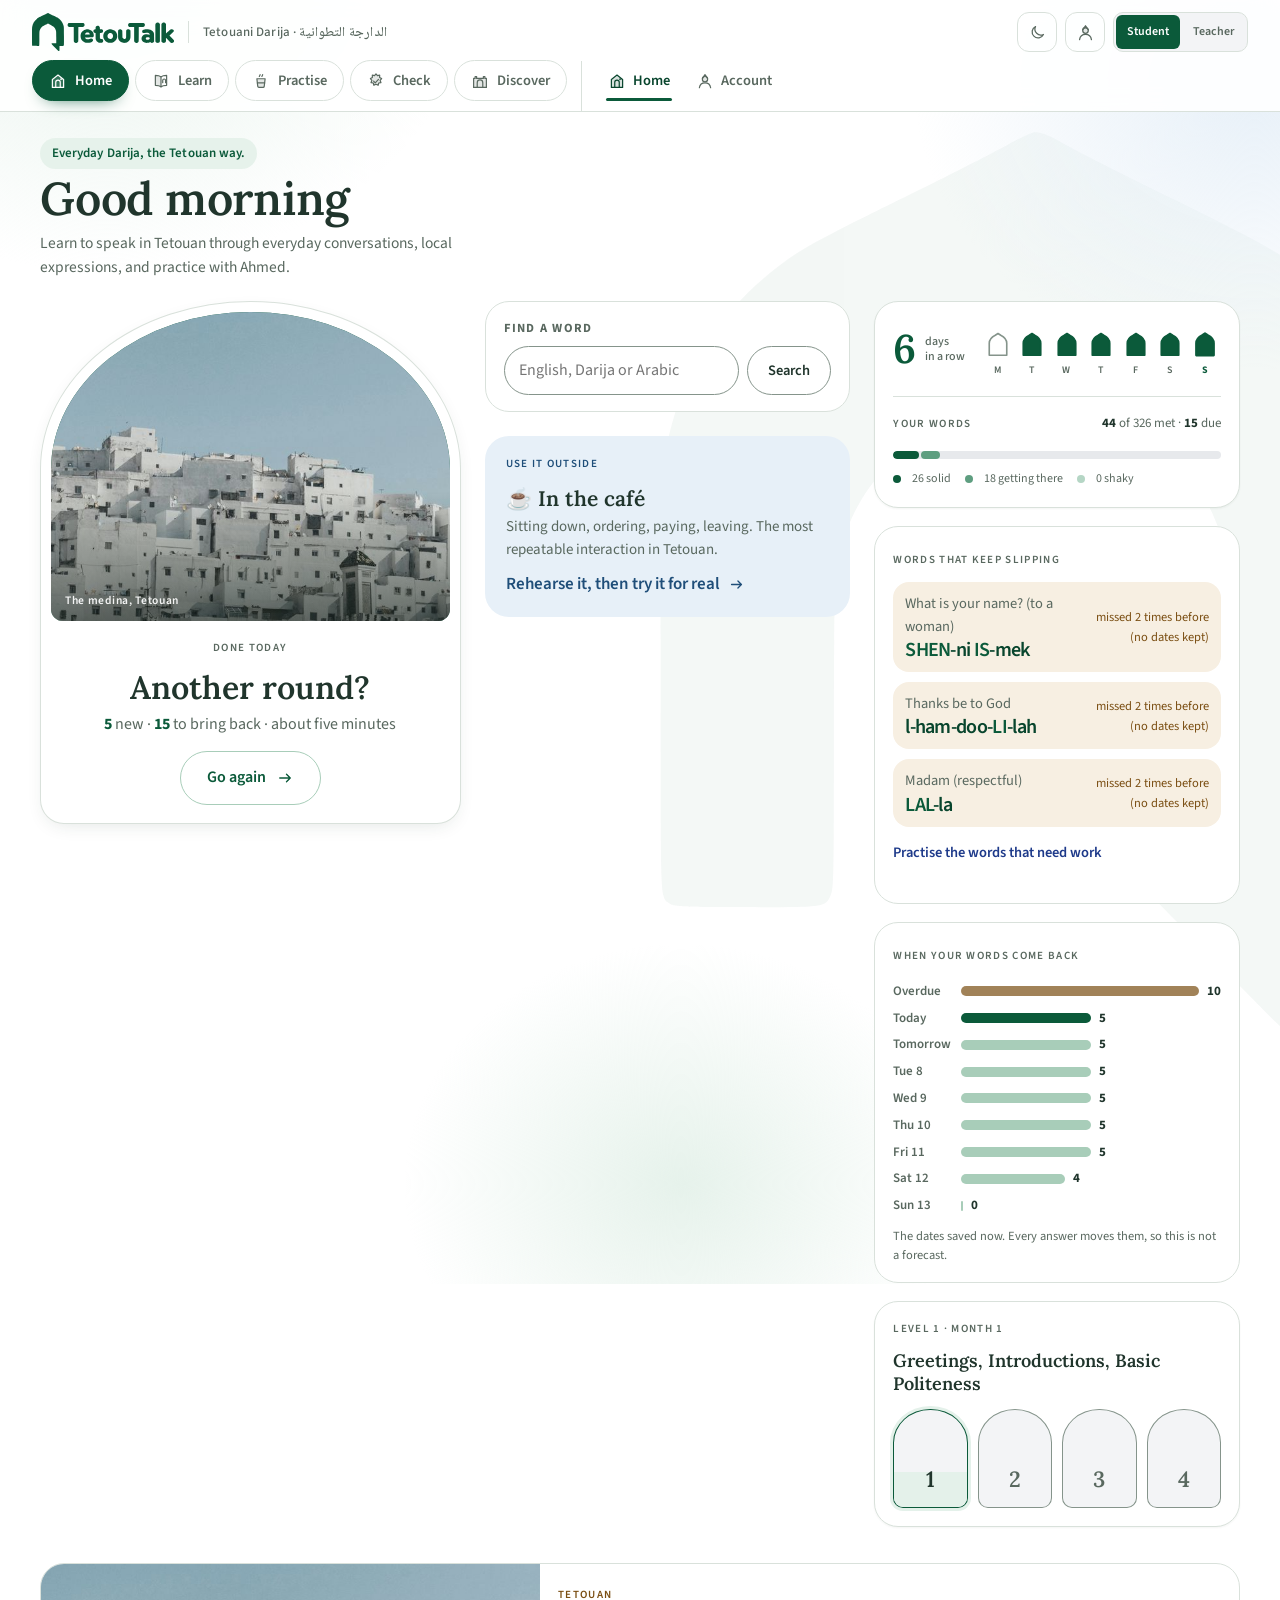
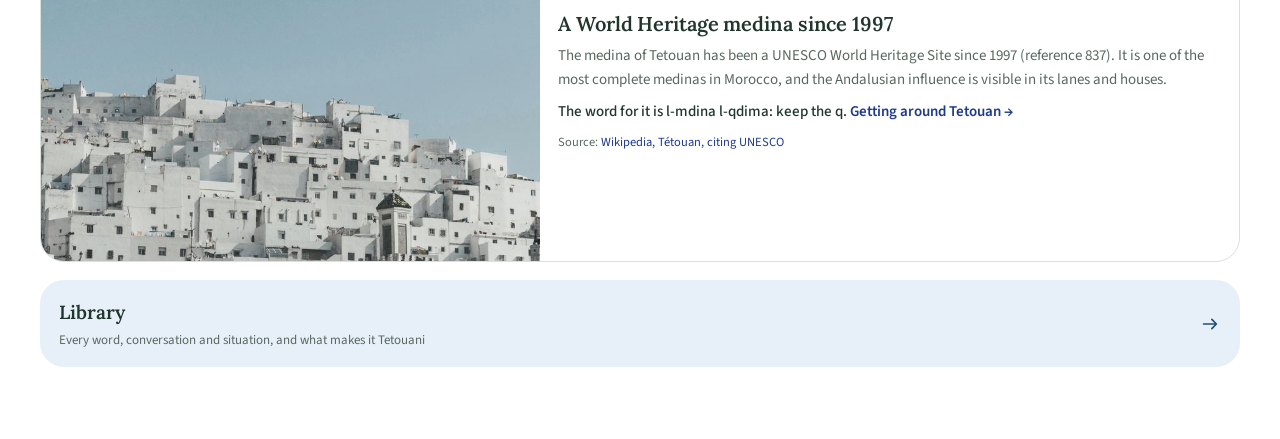
==== commit c55799a0: "The map of Tetouan, drawn from OpenStreetMap, with a guide to each place Discover → Tetouan (#/map)." ====
--- a/preview.html
+++ b/preview.html
@@ -67,6 +67,13 @@
     <symbol id="i-gauge" viewBox="0 0 24 24"><path class="duo" fill="currentColor" opacity=".16" stroke="none" d="M4 17.5a8.5 8.5 0 1 1 16 0z"/><g fill="none" stroke="currentColor" stroke-width="1.6" stroke-linecap="round" stroke-linejoin="round"><path d="M4 17.5a8.5 8.5 0 1 1 16 0"/><path d="m12 16.5 4.2-5.2"/><path d="M3.5 20.5h17"/></g><circle cx="12" cy="16.5" r="1.4" fill="currentColor"/></symbol>
     <symbol id="i-check8" viewBox="0 0 24 24"><path class="duo" fill="currentColor" opacity=".16" stroke="none" d="m12 2.5 1.9 2.4 3-.7-.1 3.1 2.7 1.5-2 2.4 1.1 2.9-3 .6-.8 3-2.8-1.3-2.8 1.3-.8-3-3-.6 1.1-2.9-2-2.4 2.7-1.5-.1-3.1 3 .7z"/><g fill="none" stroke="currentColor" stroke-width="1.6" stroke-linecap="round" stroke-linejoin="round"><path d="m12 2.5 1.9 2.4 3-.7-.1 3.1 2.7 1.5-2 2.4 1.1 2.9-3 .6-.8 3-2.8-1.3-2.8 1.3-.8-3-3-.6 1.1-2.9-2-2.4 2.7-1.5-.1-3.1 3 .7z"/><path d="m8.8 12.2 2.2 2.2 4.3-4.6"/></g></symbol>
     <symbol id="i-gate" viewBox="0 0 24 24"><path class="duo" fill="currentColor" opacity=".16" stroke="none" d="M3.5 20.5V8.5h2V6h2v2.5h9V6h2v2.5h2v12z"/><g fill="none" stroke="currentColor" stroke-width="1.6" stroke-linecap="round" stroke-linejoin="round"><path d="M3.5 20.5V8.5h2V6h2v2.5h9V6h2v2.5h2v12"/><path d="M3.5 20.5h17"/><path d="M8.3 20.5v-6.2a3.7 3.7 0 1 1 7.4 0v6.2"/></g></symbol>
+    <symbol id="i-map" viewBox="0 0 24 24"><path class="duo" fill="currentColor" opacity=".16" stroke="none" d="m3.5 6 5-2 7 2 5-2v14l-5 2-7-2-5 2z"/><g fill="none" stroke="currentColor" stroke-width="1.6" stroke-linecap="round" stroke-linejoin="round"><path d="m3.5 6 5-2 7 2 5-2v14l-5 2-7-2-5 2z"/><path d="M8.5 4v14M15.5 6v14"/></g></symbol>
+    <symbol id="i-lantern" viewBox="0 0 24 24"><path class="duo" fill="currentColor" opacity=".16" stroke="none" d="M8 8h8l1 9a3 3 0 0 1-3 3h-4a3 3 0 0 1-3-3z"/><g fill="none" stroke="currentColor" stroke-width="1.6" stroke-linecap="round" stroke-linejoin="round"><path d="M8 8h8l1 9a3 3 0 0 1-3 3h-4a3 3 0 0 1-3-3z"/><path d="M9.5 8V6.5a2.5 2.5 0 0 1 5 0V8M12 3v1.5"/><path d="M12 11c1.2 1 1.2 2.4 0 3.2-1.2-.8-1.2-2.2 0-3.2z" fill="currentColor" stroke="none"/></g></symbol>
+    <symbol id="i-twoarch" viewBox="0 0 24 24"><path class="duo" fill="currentColor" opacity=".16" stroke="none" d="M3.5 20v-8a4 4 0 0 1 8 0v8z"/><g fill="none" stroke="currentColor" stroke-width="1.6" stroke-linecap="round" stroke-linejoin="round"><path d="M3.5 20v-8a4 4 0 0 1 8 0v8"/><path d="M12.5 20v-8a4 4 0 0 1 8 0v8"/><path d="M2.5 20h19"/></g></symbol>
+    <symbol id="i-scroll" viewBox="0 0 24 24"><path class="duo" fill="currentColor" opacity=".16" stroke="none" d="M6 5h11a2 2 0 0 1 2 2v10a2 2 0 0 1-2 2H6z"/><g fill="none" stroke="currentColor" stroke-width="1.6" stroke-linecap="round" stroke-linejoin="round"><path d="M6 5h11a2 2 0 0 1 2 2v10a2 2 0 0 1-2 2H6"/><path d="M6 5a2 2 0 1 0 0 4M6 19a2 2 0 1 1 0-4"/><path d="M10 9.5h5M10 12.5h5M10 15.5h3"/></g></symbol>
+    <symbol id="i-gap" viewBox="0 0 24 24"><path class="duo" fill="currentColor" opacity=".16" stroke="none" d="M2.5 6.7a1.2 1.2 0 0 1 1.2-1.2h6.1a1.2 1.2 0 0 1 1.2 1.2v2.6a1.2 1.2 0 0 1-1.2 1.2H3.7a1.2 1.2 0 0 1-1.2-1.2z"/><g fill="none" stroke="currentColor" stroke-width="1.6" stroke-linecap="round" stroke-linejoin="round"><rect x="2.5" y="5.5" width="8.5" height="5" rx="1.2"/><rect x="13" y="5.5" width="8.5" height="5" rx="1.2" stroke-dasharray="2.5 2.5"/><rect x="7.75" y="13.5" width="8.5" height="5" rx="1.2"/><path d="M17.25 6.5v3M15.75 8h3"/></g></symbol>
+    <symbol id="i-net" viewBox="0 0 24 24"><path class="duo" fill="currentColor" opacity=".16" stroke="none" d="M12 8.5a3.5 3.5 0 1 0 0 7 3.5 3.5 0 0 0 0-7z"/><g fill="none" stroke="currentColor" stroke-width="1.6" stroke-linecap="round" stroke-linejoin="round"><circle cx="12" cy="12" r="3.5"/><circle cx="4.5" cy="6" r="1.8"/><circle cx="19.5" cy="6" r="1.8"/><circle cx="4.5" cy="18" r="1.8"/><circle cx="19.5" cy="18" r="1.8"/><path d="m9.5 10-3.5-2.7M14.5 10l3.5-2.7M9.5 14l-3.5 2.7M14.5 14l3.5 2.7"/></g></symbol>
+    <symbol id="i-say" viewBox="0 0 24 24"><path class="duo" fill="currentColor" opacity=".16" stroke="none" d="M4 5h9a2.5 2.5 0 0 1 2.5 2.5v4A2.5 2.5 0 0 1 13 14H9l-3.5 3v-3H4a2.5 2.5 0 0 1-2.5-2.5v-4A2.5 2.5 0 0 1 4 5z"/><g fill="none" stroke="currentColor" stroke-width="1.6" stroke-linecap="round" stroke-linejoin="round"><path d="M4 5h9a2.5 2.5 0 0 1 2.5 2.5v4A2.5 2.5 0 0 1 13 14H9l-3.5 3v-3H4a2.5 2.5 0 0 1-2.5-2.5v-4A2.5 2.5 0 0 1 4 5z"/><path d="M18.5 7.5a4.3 4.3 0 0 1 0 6M21 5a7.8 7.8 0 0 1 0 11"/></g></symbol>
     <symbol id="i-library" viewBox="0 0 24 24"><g fill="none" stroke="currentColor" stroke-width="1.6" stroke-linecap="round" stroke-linejoin="round"><rect x="4" y="4" width="4" height="16" rx="1"/><rect x="10" y="4" width="4" height="16" rx="1"/><path d="m16.2 5.2 3.6-.9 3 15.4-3.6.9z" transform="translate(-1.6 .2)"/></g></symbol>
     <symbol id="i-user" viewBox="0 0 24 24"><path class="duo" fill="currentColor" opacity=".16" stroke="none" d="M8.5 9.5a3.5 3.5 0 1 0 7 0 3.5 3.5 0 0 0-7 0z"/><g fill="none" stroke="currentColor" stroke-width="1.6" stroke-linecap="round" stroke-linejoin="round"><path d="M8.5 9.5a3.5 3.5 0 1 0 7 0 3.5 3.5 0 0 0-7 0z"/><path d="M8.5 8.5 12 3.5l3.5 5"/><path d="M4.5 21c.6-4 3.7-6.5 7.5-6.5s6.9 2.5 7.5 6.5"/></g></symbol>
     <symbol id="i-chart" viewBox="0 0 24 24"><g fill="none" stroke="currentColor" stroke-width="1.6" stroke-linecap="round" stroke-linejoin="round"><path d="M4 20h16"/><path d="M7 16v-4M12 16V8M17 16v-7"/></g></symbol>
@@ -123,6 +130,7 @@
     <a href="#/exams" data-sec="exams" data-cat="check"><svg class="ico" aria-hidden="true"><use href="#i-medal"/></svg>Quizzes</a>
     <a href="#/progress" data-sec="progress" data-cat="check"><svg class="ico" aria-hidden="true"><use href="#i-rise"/></svg>Progress</a>
     <a href="#/library" data-sec="library" data-cat="discover"><svg class="ico" aria-hidden="true"><use href="#i-shelf"/></svg>Library</a>
+    <a href="#/map" data-sec="map" data-cat="discover"><svg class="ico" aria-hidden="true"><use href="#i-map"/></svg>Tetouan</a>
     <a href="#/gallery" data-sec="gallery" data-cat="discover"><svg class="ico" aria-hidden="true"><use href="#i-picture"/></svg>Gallery</a>
     <a href="#/dialect" data-sec="dialect" data-cat="discover"><svg class="ico ico-mark" aria-hidden="true"><use href="#logo-mark"/></svg>Tetouani guide</a>
   </nav>
@@ -155,6 +163,7 @@
 <script src="data/photos.js"></script>
 <script src="data/gallery.js"></script>
 <script src="data/tetouan-notes.js"></script>
+<script src="data/map.js"></script>
 <script src="data/verify.js"></script>
 <script src="data/flags.js"></script>
 <script src="data/dialect.js"></script>
@@ -187,6 +196,7 @@
 <script src="js/gallery.js"></script>
 <script src="js/recorder.js"></script>
 <script src="js/notes.js"></script>
+<script src="js/map.js"></script>
 <script src="js/views.js"></script>
 <script src="js/views-tests.js"></script>
 <script src="js/views-today.js"></script>
--- a/assets/styles.css
+++ b/assets/styles.css
@@ -2402,3 +2402,52 @@
 .libsec svg.ico.ico-mark{width:18px;height:21px}
 .libsec small{font-family:var(--sans);font-weight:500;font-size:14px;color:var(--ink-3);margin-left:2px}
 .tile .ticon svg.ico.ico-mark{width:18px;height:22px}
+
+/* ===========================================================================
+   THE MAP OF TETOUAN
+   =========================================================================== */
+.tmwrap{margin:4px 0 14px;border:1px solid var(--line);border-radius:var(--r-lg);overflow:hidden;background:var(--surface);
+  box-shadow:var(--sh-1)}
+svg.tmap{display:block;width:100%;height:auto;color:var(--zellige-ink);font-family:var(--sans)}
+.tmmedina{fill:var(--tint-mint);stroke:var(--zellige);stroke-width:2.5;stroke-linejoin:round}
+.tmensanche{stroke:var(--line-2);stroke-width:1.5;fill-opacity:1;color:var(--indigo)}
+.tmarea{font-size:13px;font-weight:700;letter-spacing:.16em;fill:var(--ink-3)}
+.tmarea.big{font-size:17px;fill:var(--zellige-ink);opacity:.7}
+.tmroad text{font-size:14px;font-weight:600;fill:var(--ink-2)}
+.tmroad .tmkm{font-size:12px;font-weight:500;fill:var(--ink-3)}
+.tmplace .tmdot{fill:var(--surface);stroke:var(--zellige);stroke-width:2;transition:r .18s var(--ease)}
+.tmplace.near .tmdot{stroke-dasharray:3 3}
+.tmplace.on .tmdot{fill:var(--zellige);stroke:var(--zellige)}
+.tmplace .tmico{color:var(--zellige-ink);pointer-events:none}
+.tmplace.on .tmico{color:var(--on-zellige)}
+.tmplace.gate .tmdot{stroke:var(--sand-ink)} .tmplace.gate .tmico{color:var(--sand-ink)}
+.tmplace.gate.on .tmdot{fill:var(--sand-ink);stroke:var(--sand-ink)} .tmplace.gate.on .tmico{color:#fff}
+.tmplace.mountain .tmdot{stroke:var(--sky-ink)} .tmplace.mountain .tmico{color:var(--sky-ink)}
+.tmplace.transport .tmdot{stroke:var(--indigo)} .tmplace.transport .tmico{color:var(--indigo)}
+.tmlabel{font-size:12.5px;font-weight:600;fill:var(--ink);paint-order:stroke;stroke:var(--surface);stroke-width:4px;stroke-linejoin:round}
+.tmhit{width:48px;height:48px;border-radius:50%;background:transparent;border:0;cursor:pointer;padding:0;display:block}
+.tmhit:focus-visible{outline:3px solid var(--indigo);outline-offset:-2px}
+.tmcompass circle{fill:var(--surface);stroke:var(--line-2);stroke-width:1.5}
+.tmcompass text,.tmscale text{font-size:12px;font-weight:700;fill:var(--ink-3)}
+.tmcompass path{color:var(--clay)}
+.tmscale{color:var(--ink-3)}
+.tmcard{display:grid;gap:0;margin:0 0 12px;border:1px solid var(--line);border-radius:var(--r-lg);overflow:hidden;background:var(--surface)}
+.tmbody{padding:16px 18px 18px}
+.tmbody h2{margin:4px 0 8px;font-size:22px}
+.tmbody h2 .ar{font-size:20px;margin-left:8px;color:var(--ink-2)}
+.tmbody p{margin:0 0 8px;font-size:15px;line-height:1.6;color:var(--ink-2)}
+.tmsay{color:var(--ink) !important}
+.tmsay a{font-weight:600;color:var(--indigo)}
+.tmlist{display:flex;flex-wrap:wrap;gap:6px;margin:0 0 22px}
+.tmchip{display:inline-flex;align-items:center;gap:6px;font:inherit;font-size:13.5px;font-weight:600;padding:7px 12px;border-radius:999px;
+  border:1px solid var(--line);background:var(--surface);color:var(--ink-2);cursor:pointer}
+.tmchip svg.ico{width:15px;height:15px}
+.tmchip.on{background:var(--zellige);border-color:var(--zellige);color:var(--on-zellige)}
+.h1ico{display:flex;align-items:center;gap:10px}
+.h1ico svg.ico{width:28px;height:28px;color:var(--zellige)}
+.wnum svg.ico{width:18px;height:18px}
+.note.compact{grid-template-columns:1fr}
+@media (min-width:900px){
+  .tmcard{grid-template-columns:minmax(0,4fr) minmax(0,8fr)} .tmcard .notephoto{aspect-ratio:auto;height:100%;min-height:200px}
+  .note.compact{grid-template-columns:minmax(0,4fr) minmax(0,8fr)}
+}
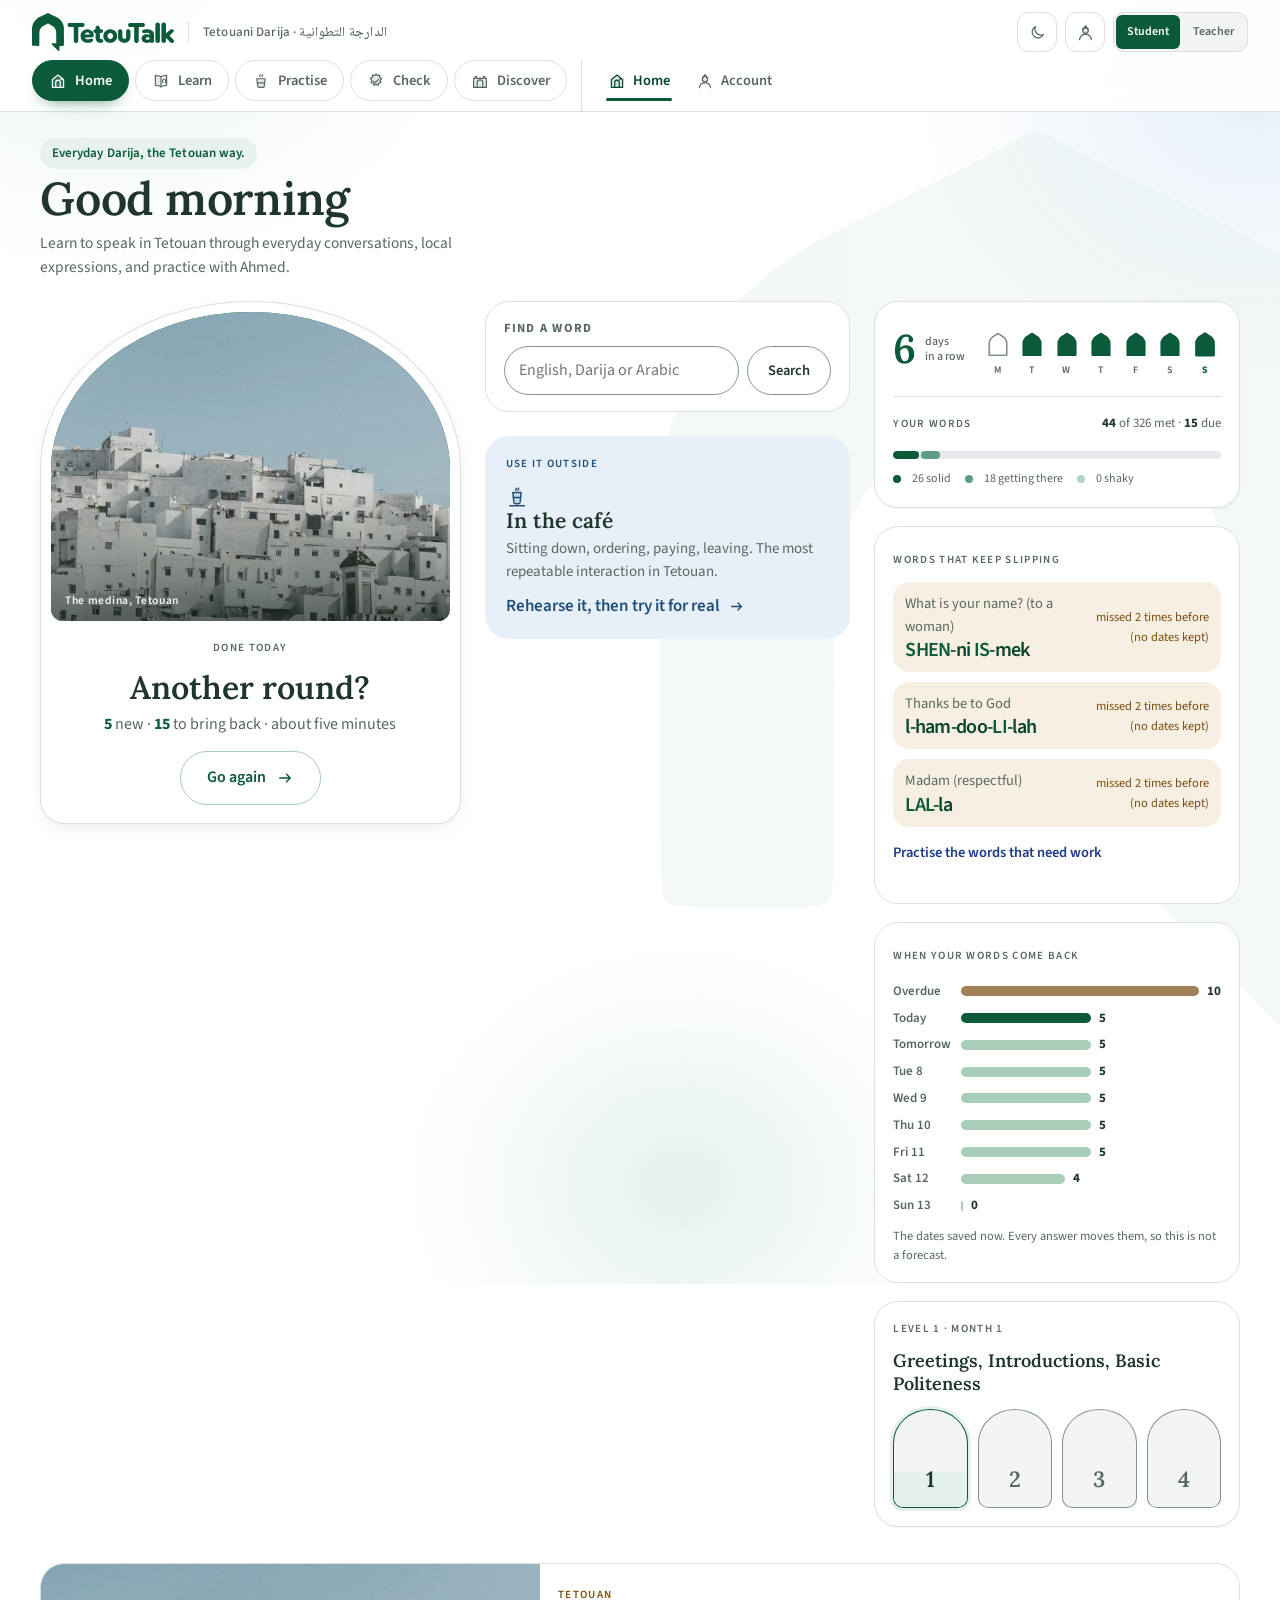
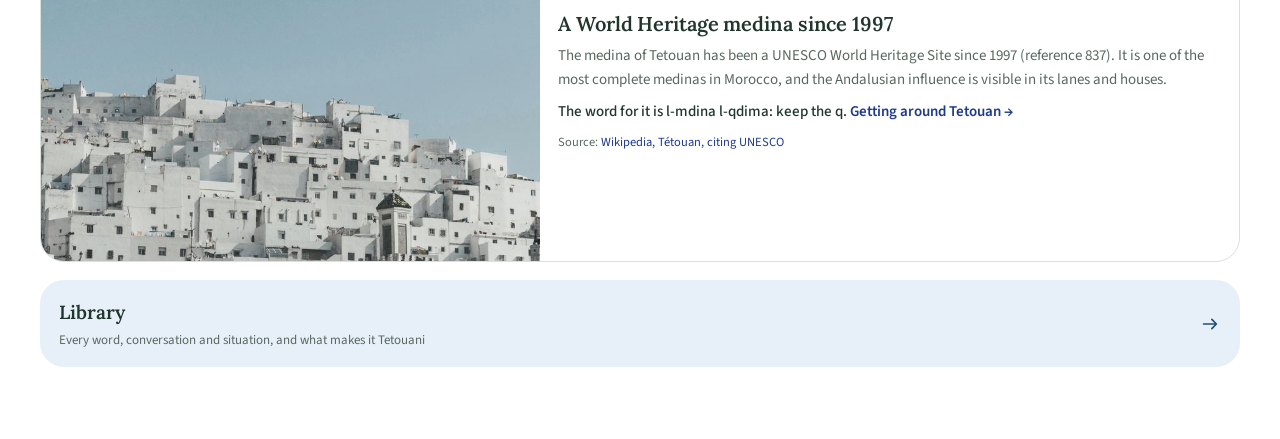
==== commit dd2b1ebc: "Toward nine: the map scrolls past, no emoji anywhere, real photographs The map. The wheel over the m" ====
--- a/preview.html
+++ b/preview.html
@@ -74,6 +74,95 @@
     <symbol id="i-gap" viewBox="0 0 24 24"><path class="duo" fill="currentColor" opacity=".16" stroke="none" d="M2.5 6.7a1.2 1.2 0 0 1 1.2-1.2h6.1a1.2 1.2 0 0 1 1.2 1.2v2.6a1.2 1.2 0 0 1-1.2 1.2H3.7a1.2 1.2 0 0 1-1.2-1.2z"/><g fill="none" stroke="currentColor" stroke-width="1.6" stroke-linecap="round" stroke-linejoin="round"><rect x="2.5" y="5.5" width="8.5" height="5" rx="1.2"/><rect x="13" y="5.5" width="8.5" height="5" rx="1.2" stroke-dasharray="2.5 2.5"/><rect x="7.75" y="13.5" width="8.5" height="5" rx="1.2"/><path d="M17.25 6.5v3M15.75 8h3"/></g></symbol>
     <symbol id="i-net" viewBox="0 0 24 24"><path class="duo" fill="currentColor" opacity=".16" stroke="none" d="M12 8.5a3.5 3.5 0 1 0 0 7 3.5 3.5 0 0 0 0-7z"/><g fill="none" stroke="currentColor" stroke-width="1.6" stroke-linecap="round" stroke-linejoin="round"><circle cx="12" cy="12" r="3.5"/><circle cx="4.5" cy="6" r="1.8"/><circle cx="19.5" cy="6" r="1.8"/><circle cx="4.5" cy="18" r="1.8"/><circle cx="19.5" cy="18" r="1.8"/><path d="m9.5 10-3.5-2.7M14.5 10l3.5-2.7M9.5 14l-3.5 2.7M14.5 14l3.5 2.7"/></g></symbol>
     <symbol id="i-say" viewBox="0 0 24 24"><path class="duo" fill="currentColor" opacity=".16" stroke="none" d="M4 5h9a2.5 2.5 0 0 1 2.5 2.5v4A2.5 2.5 0 0 1 13 14H9l-3.5 3v-3H4a2.5 2.5 0 0 1-2.5-2.5v-4A2.5 2.5 0 0 1 4 5z"/><g fill="none" stroke="currentColor" stroke-width="1.6" stroke-linecap="round" stroke-linejoin="round"><path d="M4 5h9a2.5 2.5 0 0 1 2.5 2.5v4A2.5 2.5 0 0 1 13 14H9l-3.5 3v-3H4a2.5 2.5 0 0 1-2.5-2.5v-4A2.5 2.5 0 0 1 4 5z"/><path d="M18.5 7.5a4.3 4.3 0 0 1 0 6M21 5a7.8 7.8 0 0 1 0 11"/></g></symbol>
+    <symbol id="s-cafe" viewBox="0 0 24 24"><path class="duo" fill="currentColor" opacity=".16" stroke="none" d="M7.5 7h9l-1 10.5a2 2 0 0 1-2 1.8h-3a2 2 0 0 1-2-1.8z"/><g fill="none" stroke="currentColor" stroke-width="1.6" stroke-linecap="round" stroke-linejoin="round"><path d="M7.5 7h9l-1 10.5a2 2 0 0 1-2 1.8h-3a2 2 0 0 1-2-1.8z"/><path d="M8 12.5h8"/><path d="M4 21.5h16"/><path d="M10.5 4.5c0-1 .8-1.2.8-2M13 4.5c0-1 .8-1.2.8-2"/></g></symbol>
+    <symbol id="s-shop" viewBox="0 0 24 24"><path class="duo" fill="currentColor" opacity=".16" stroke="none" d="M3.5 13a8.5 5.5 0 1 0 17 0 8.5 5.5 0 0 0-17 0z"/><g fill="none" stroke="currentColor" stroke-width="1.6" stroke-linecap="round" stroke-linejoin="round"><path d="M3.5 13a8.5 5.5 0 1 0 17 0 8.5 5.5 0 0 0-17 0z"/><path d="M8 11.5l1 2M12 10.8v2.4M16 11.5l-1 2"/></g></symbol>
+    <symbol id="s-taxi" viewBox="0 0 24 24"><path class="duo" fill="currentColor" opacity=".16" stroke="none" d="M3.5 15.5V12l2.5-4.5h12L20.5 12v3.5z"/><g fill="none" stroke="currentColor" stroke-width="1.6" stroke-linecap="round" stroke-linejoin="round"><path d="M3.5 15.5V12l2.5-4.5h12L20.5 12v3.5z"/><path d="M3.5 15.5h17M6 15.5v2.5M18 15.5v2.5"/><circle cx="7.5" cy="12.5" r="1"/><circle cx="16.5" cy="12.5" r="1"/><path d="M9.5 5.5h5v2h-5z"/></g></symbol>
+    <symbol id="s-street" viewBox="0 0 24 24"><path class="duo" fill="currentColor" opacity=".16" stroke="none" d="M5 6h11l2.5 2-2.5 2H5z"/><g fill="none" stroke="currentColor" stroke-width="1.6" stroke-linecap="round" stroke-linejoin="round"><path d="M5 6h11l2.5 2-2.5 2H5z"/><path d="M8 11.5h11l2.5 2-2.5 2H8z" transform="scale(-1 1) translate(-27 0)"/><path d="M12 3.5V21"/><path d="M9 21h6"/></g></symbol>
+    <symbol id="s-neighbour" viewBox="0 0 24 24"><path class="duo" fill="currentColor" opacity=".16" stroke="none" d="M6 21V9.5a6 6 0 0 1 12 0V21z"/><g fill="none" stroke="currentColor" stroke-width="1.6" stroke-linecap="round" stroke-linejoin="round"><path d="M6 21V9.5a6 6 0 0 1 12 0V21"/><path d="M4 21h16"/><circle cx="12" cy="13" r="1.6"/><path d="M12 14.6v1.8"/><path d="M9 21v-2.5M15 21v-2.5"/></g></symbol>
+    <symbol id="s-time" viewBox="0 0 24 24"><path class="duo" fill="currentColor" opacity=".16" stroke="none" d="M12 4.5a7.5 7.5 0 1 0 0 15 7.5 7.5 0 0 0 0-15z"/><g fill="none" stroke="currentColor" stroke-width="1.6" stroke-linecap="round" stroke-linejoin="round"><circle cx="12" cy="12" r="7.5"/><path d="M12 7.5V12l3 2"/><path d="M12 2.5v2M12 19.5v2"/></g></symbol>
+    <symbol id="s-repair" viewBox="0 0 24 24"><path class="duo" fill="currentColor" opacity=".16" stroke="none" d="M12 3.5a8.5 8.5 0 1 0 0 17 8.5 8.5 0 0 0 0-17zm0 5a3.5 3.5 0 1 1 0 7 3.5 3.5 0 0 1 0-7z"/><g fill="none" stroke="currentColor" stroke-width="1.6" stroke-linecap="round" stroke-linejoin="round"><circle cx="12" cy="12" r="8.5"/><circle cx="12" cy="12" r="3.5"/><path d="m6 6 3.5 3.5M18 6l-3.5 3.5M6 18l3.5-3.5M18 18l-3.5-3.5"/></g></symbol>
+    <symbol id="s-market" viewBox="0 0 24 24"><path class="duo" fill="currentColor" opacity=".16" stroke="none" d="M4 10h16l-1.5 9.5a1.5 1.5 0 0 1-1.5 1.3H7a1.5 1.5 0 0 1-1.5-1.3z"/><g fill="none" stroke="currentColor" stroke-width="1.6" stroke-linecap="round" stroke-linejoin="round"><path d="M4 10h16l-1.5 9.5a1.5 1.5 0 0 1-1.5 1.3H7a1.5 1.5 0 0 1-1.5-1.3z"/><path d="M8.5 10V8a3.5 3.5 0 0 1 7 0v2"/><path d="M9 14h6M9 17h6"/></g></symbol>
+    <symbol id="s-fish" viewBox="0 0 24 24"><path class="duo" fill="currentColor" opacity=".16" stroke="none" d="M3.5 12c2.5-4 6-6 10-6 3 0 5.5 2.5 7 6-1.5 3.5-4 6-7 6-4 0-7.5-2-10-6z"/><g fill="none" stroke="currentColor" stroke-width="1.6" stroke-linecap="round" stroke-linejoin="round"><path d="M3.5 12c2.5-4 6-6 10-6 3 0 5.5 2.5 7 6-1.5 3.5-4 6-7 6-4 0-7.5-2-10-6z"/><path d="M3.5 12 1 8.5v7z"/><circle cx="16" cy="11" r="1" fill="currentColor" stroke="none"/><path d="M11 9.5c1 1.5 1 3.5 0 5"/></g></symbol>
+    <symbol id="s-pharmacy" viewBox="0 0 24 24"><path class="duo" fill="currentColor" opacity=".16" stroke="none" d="M12 3 5 6v6c0 4 3 7.5 7 9 4-1.5 7-5 7-9V6z"/><g fill="none" stroke="currentColor" stroke-width="1.6" stroke-linecap="round" stroke-linejoin="round"><path d="M12 3 5 6v6c0 4 3 7.5 7 9 4-1.5 7-5 7-9V6z"/><path d="M12 8.5v7M8.5 12h7"/></g></symbol>
+    <symbol id="s-teapot" viewBox="0 0 24 24"><path class="duo" fill="currentColor" opacity=".16" stroke="none" d="M6.5 10h10a4 4 0 0 1 4 4v1a4 4 0 0 1-4 4h-10a4 4 0 0 1-4-4v-1a4 4 0 0 1 4-4z"/><g fill="none" stroke="currentColor" stroke-width="1.6" stroke-linecap="round" stroke-linejoin="round"><path d="M6.5 10h10a4 4 0 0 1 4 4v1a4 4 0 0 1-4 4h-10a4 4 0 0 1-4-4v-1a4 4 0 0 1 4-4z"/><path d="M9.5 10V8a2.5 2.5 0 0 1 5 0v2"/><path d="M20.5 13c1.5.5 2 2 1.5 3.5"/><path d="M12 6V4.5"/></g></symbol>
+    <symbol id="s-home" viewBox="0 0 24 24"><path class="duo" fill="currentColor" opacity=".16" stroke="none" d="M3.5 13h17v5h-17z"/><g fill="none" stroke="currentColor" stroke-width="1.6" stroke-linecap="round" stroke-linejoin="round"><path d="M3.5 13h17v5h-17z"/><path d="M5 18v2.5M19 18v2.5"/><path d="M7 13V9.5a5 5 0 0 1 10 0V13"/><path d="M9.5 9.5h5"/></g></symbol>
+    <symbol id="f-wrong" viewBox="0 0 24 24"><g fill="none" stroke="currentColor" stroke-width="1.6" stroke-linecap="round" stroke-linejoin="round"><circle cx="12" cy="12" r="8.5"/><path d="m9 9 6 6M15 9l-6 6"/></g></symbol>
+    <symbol id="f-missing" viewBox="0 0 24 24"><g fill="none" stroke="currentColor" stroke-width="1.6" stroke-linecap="round" stroke-linejoin="round"><circle cx="12" cy="12" r="8.5"/><path d="M12 8v8M8 12h8"/></g></symbol>
+    <symbol id="f-unclear" viewBox="0 0 24 24"><g fill="none" stroke="currentColor" stroke-width="1.6" stroke-linecap="round" stroke-linejoin="round"><circle cx="12" cy="12" r="8.5"/><path d="M9.5 9.5a2.5 2.5 0 1 1 3.5 2.3c-.7.4-1 .9-1 1.7"/><circle cx="12" cy="16.5" r=".9" fill="currentColor" stroke="none"/></g></symbol>
+    <symbol id="f-idea" viewBox="0 0 24 24"><g fill="none" stroke="currentColor" stroke-width="1.6" stroke-linecap="round" stroke-linejoin="round"><path d="M9 18h6M10 21h4"/><path d="M8 9.5a4 4 0 1 1 6.5 3.1c-.6.5-1 1.2-1 2V15h-3v-.4c0-.8-.4-1.5-1-2A4 4 0 0 1 8 9.5z"/></g></symbol>
+    <symbol id="f-hard" viewBox="0 0 24 24"><g fill="none" stroke="currentColor" stroke-width="1.6" stroke-linecap="round" stroke-linejoin="round"><circle cx="12" cy="12" r="8.5"/><circle cx="12" cy="12" r="4"/><circle cx="12" cy="12" r="1" fill="currentColor" stroke="none"/></g></symbol>
+    <symbol id="p-1" viewBox="0 0 24 24"><path fill="currentColor" opacity=".16" stroke="none" d="M4 4h16v16H4z"/><g fill="none" stroke="currentColor" stroke-width="1.5" stroke-linecap="round" stroke-linejoin="round"><rect x="4" y="4" width="16" height="16" rx="3"/></g><text x="12" y="16.3" text-anchor="middle" font-family="Source Sans 3, sans-serif" font-weight="700" font-size="11" fill="currentColor">1</text></symbol>
+    <symbol id="p-2" viewBox="0 0 24 24"><path fill="currentColor" opacity=".16" stroke="none" d="M4 4h16v16H4z"/><g fill="none" stroke="currentColor" stroke-width="1.5" stroke-linecap="round" stroke-linejoin="round"><rect x="4" y="4" width="16" height="16" rx="3"/></g><text x="12" y="16.3" text-anchor="middle" font-family="Source Sans 3, sans-serif" font-weight="700" font-size="11" fill="currentColor">2</text></symbol>
+    <symbol id="p-3" viewBox="0 0 24 24"><path fill="currentColor" opacity=".16" stroke="none" d="M4 4h16v16H4z"/><g fill="none" stroke="currentColor" stroke-width="1.5" stroke-linecap="round" stroke-linejoin="round"><rect x="4" y="4" width="16" height="16" rx="3"/></g><text x="12" y="16.3" text-anchor="middle" font-family="Source Sans 3, sans-serif" font-weight="700" font-size="11" fill="currentColor">3</text></symbol>
+    <symbol id="p-4" viewBox="0 0 24 24"><path fill="currentColor" opacity=".16" stroke="none" d="M4 4h16v16H4z"/><g fill="none" stroke="currentColor" stroke-width="1.5" stroke-linecap="round" stroke-linejoin="round"><rect x="4" y="4" width="16" height="16" rx="3"/></g><text x="12" y="16.3" text-anchor="middle" font-family="Source Sans 3, sans-serif" font-weight="700" font-size="11" fill="currentColor">4</text></symbol>
+    <symbol id="p-5" viewBox="0 0 24 24"><path fill="currentColor" opacity=".16" stroke="none" d="M4 4h16v16H4z"/><g fill="none" stroke="currentColor" stroke-width="1.5" stroke-linecap="round" stroke-linejoin="round"><rect x="4" y="4" width="16" height="16" rx="3"/></g><text x="12" y="16.3" text-anchor="middle" font-family="Source Sans 3, sans-serif" font-weight="700" font-size="11" fill="currentColor">5</text></symbol>
+    <symbol id="p-6" viewBox="0 0 24 24"><path fill="currentColor" opacity=".16" stroke="none" d="M4 4h16v16H4z"/><g fill="none" stroke="currentColor" stroke-width="1.5" stroke-linecap="round" stroke-linejoin="round"><rect x="4" y="4" width="16" height="16" rx="3"/></g><text x="12" y="16.3" text-anchor="middle" font-family="Source Sans 3, sans-serif" font-weight="700" font-size="11" fill="currentColor">6</text></symbol>
+    <symbol id="p-7" viewBox="0 0 24 24"><path fill="currentColor" opacity=".16" stroke="none" d="M4 4h16v16H4z"/><g fill="none" stroke="currentColor" stroke-width="1.5" stroke-linecap="round" stroke-linejoin="round"><rect x="4" y="4" width="16" height="16" rx="3"/></g><text x="12" y="16.3" text-anchor="middle" font-family="Source Sans 3, sans-serif" font-weight="700" font-size="11" fill="currentColor">7</text></symbol>
+    <symbol id="p-8" viewBox="0 0 24 24"><path fill="currentColor" opacity=".16" stroke="none" d="M4 4h16v16H4z"/><g fill="none" stroke="currentColor" stroke-width="1.5" stroke-linecap="round" stroke-linejoin="round"><rect x="4" y="4" width="16" height="16" rx="3"/></g><text x="12" y="16.3" text-anchor="middle" font-family="Source Sans 3, sans-serif" font-weight="700" font-size="11" fill="currentColor">8</text></symbol>
+    <symbol id="p-9" viewBox="0 0 24 24"><path fill="currentColor" opacity=".16" stroke="none" d="M4 4h16v16H4z"/><g fill="none" stroke="currentColor" stroke-width="1.5" stroke-linecap="round" stroke-linejoin="round"><rect x="4" y="4" width="16" height="16" rx="3"/></g><text x="12" y="16.3" text-anchor="middle" font-family="Source Sans 3, sans-serif" font-weight="700" font-size="11" fill="currentColor">9</text></symbol>
+    <symbol id="p-10" viewBox="0 0 24 24"><path fill="currentColor" opacity=".16" stroke="none" d="M4 4h16v16H4z"/><g fill="none" stroke="currentColor" stroke-width="1.5" stroke-linecap="round" stroke-linejoin="round"><rect x="4" y="4" width="16" height="16" rx="3"/></g><text x="12" y="16.3" text-anchor="middle" font-family="Source Sans 3, sans-serif" font-weight="700" font-size="11" fill="currentColor">10</text></symbol>
+    <symbol id="p-clock" viewBox="0 0 24 24"><path fill="currentColor" opacity=".16" stroke="none" d="M12 4a8 8 0 1 0 0 16 8 8 0 0 0 0-16z"/><g fill="none" stroke="currentColor" stroke-width="1.5" stroke-linecap="round" stroke-linejoin="round"><circle cx="12" cy="12" r="8"/><path d="M12 7.5V12l3 2"/></g></symbol>
+    <symbol id="p-half" viewBox="0 0 24 24"><path fill="currentColor" opacity=".16" stroke="none" d="M12 4a8 8 0 0 1 0 16z"/><g fill="none" stroke="currentColor" stroke-width="1.5" stroke-linecap="round" stroke-linejoin="round"><circle cx="12" cy="12" r="8"/><path d="M12 4v16"/></g></symbol>
+    <symbol id="p-week" viewBox="0 0 24 24"><path fill="currentColor" opacity=".16" stroke="none" d="M3.5 8h17v12h-17z"/><g fill="none" stroke="currentColor" stroke-width="1.5" stroke-linecap="round" stroke-linejoin="round"><rect x="3.5" y="5" width="17" height="15" rx="2"/><path d="M3.5 9h17M8 3v3M16 3v3"/><path d="M7 13h2M11 13h2M15 13h2M7 16.5h2M11 16.5h2"/></g></symbol>
+    <symbol id="p-now" viewBox="0 0 24 24"><path fill="currentColor" opacity=".16" stroke="none" d="M12 4a8 8 0 1 0 0 16 8 8 0 0 0 0-16z"/><g fill="none" stroke="currentColor" stroke-width="1.5" stroke-linecap="round" stroke-linejoin="round"><circle cx="12" cy="12" r="8"/></g><circle cx="12" cy="12" r="2.5" fill="currentColor"/></symbol>
+    <symbol id="p-right" viewBox="0 0 24 24"><path fill="currentColor" opacity=".16" stroke="none" d="M4 9h9V5l7 7-7 7v-4H4z"/><g fill="none" stroke="currentColor" stroke-width="1.5" stroke-linecap="round" stroke-linejoin="round"><path d="M4 9h9V5l7 7-7 7v-4H4z"/></g></symbol>
+    <symbol id="p-left" viewBox="0 0 24 24"><path fill="currentColor" opacity=".16" stroke="none" d="M20 9h-9V5l-7 7 7 7v-4h9z"/><g fill="none" stroke="currentColor" stroke-width="1.5" stroke-linecap="round" stroke-linejoin="round"><path d="M20 9h-9V5l-7 7 7 7v-4h9z"/></g></symbol>
+    <symbol id="p-straight" viewBox="0 0 24 24"><path fill="currentColor" opacity=".16" stroke="none" d="M9 20v-9H5l7-7 7 7h-4v9z"/><g fill="none" stroke="currentColor" stroke-width="1.5" stroke-linecap="round" stroke-linejoin="round"><path d="M9 20v-9H5l7-7 7 7h-4v9z"/></g></symbol>
+    <symbol id="p-taxi" viewBox="0 0 24 24"><path fill="currentColor" opacity=".16" stroke="none" d="M3.5 15.5V12l2.5-4.5h12L20.5 12v3.5z"/><g fill="none" stroke="currentColor" stroke-width="1.5" stroke-linecap="round" stroke-linejoin="round"><path d="M3.5 15.5V12l2.5-4.5h12L20.5 12v3.5z"/><path d="M3.5 15.5h17M6 15.5v2.5M18 15.5v2.5"/><circle cx="7.5" cy="12.5" r="1"/><circle cx="16.5" cy="12.5" r="1"/><path d="M9.5 5.5h5v2h-5z"/></g></symbol>
+    <symbol id="p-beach" viewBox="0 0 24 24"><path fill="currentColor" opacity=".16" stroke="none" d="M2 18c3-2 6-2 10 0s7 2 10 0v3H2z"/><g fill="none" stroke="currentColor" stroke-width="1.5" stroke-linecap="round" stroke-linejoin="round"><path d="M2 18c3-2 6-2 10 0s7 2 10 0"/><circle cx="16" cy="8" r="3"/><path d="M6 15V7M6 7c-2.5 0-4 1.5-4 3 1.5-1 3-1 4-.5M6 7c2.5 0 4 1.5 4 3-1.5-1-3-1-4-.5"/></g></symbol>
+    <symbol id="p-medina" viewBox="0 0 24 24"><path fill="currentColor" opacity=".16" stroke="none" d="M3.5 20.5V9h2V6.5h2V9h9V6.5h2V9h2v11.5z"/><g fill="none" stroke="currentColor" stroke-width="1.5" stroke-linecap="round" stroke-linejoin="round"><path d="M3.5 20.5V9h2V6.5h2V9h9V6.5h2V9h2v11.5"/><path d="M3.5 20.5h17"/><path d="M8.5 20.5v-6a3.5 3.5 0 0 1 7 0v6"/></g></symbol>
+    <symbol id="p-up" viewBox="0 0 24 24"><path fill="currentColor" opacity=".16" stroke="none" d="M3 20 9 9l3 5 3-8 6 14z"/><g fill="none" stroke="currentColor" stroke-width="1.5" stroke-linecap="round" stroke-linejoin="round"><path d="M3 20 9 9l3 5 3-8 6 14"/><path d="M12 5V2M10 3.5 12 2l2 1.5"/></g></symbol>
+    <symbol id="p-down" viewBox="0 0 24 24"><path fill="currentColor" opacity=".16" stroke="none" d="M3 20 9 9l3 5 3-8 6 14z"/><g fill="none" stroke="currentColor" stroke-width="1.5" stroke-linecap="round" stroke-linejoin="round"><path d="M3 20 9 9l3 5 3-8 6 14"/><path d="M12 2v3M10 3.5 12 5l2-1.5"/></g></symbol>
+    <symbol id="p-window" viewBox="0 0 24 24"><path fill="currentColor" opacity=".16" stroke="none" d="M5 4h14v16H5z"/><g fill="none" stroke="currentColor" stroke-width="1.5" stroke-linecap="round" stroke-linejoin="round"><rect x="5" y="4" width="14" height="16" rx="1.5"/><path d="M12 4v16M5 12h14"/></g></symbol>
+    <symbol id="p-houses" viewBox="0 0 24 24"><path fill="currentColor" opacity=".16" stroke="none" d="M2.5 20v-8l4-3 4 3v8zM13.5 20v-8l4-3 4 3v8z"/><g fill="none" stroke="currentColor" stroke-width="1.5" stroke-linecap="round" stroke-linejoin="round"><path d="M2.5 20v-8l4-3 4 3v8zM13.5 20v-8l4-3 4 3v8z"/><path d="M5.5 20v-3h2v3M16.5 20v-3h2v3"/></g></symbol>
+    <symbol id="p-here" viewBox="0 0 24 24"><path fill="currentColor" opacity=".16" stroke="none" d="M12 21.5s-6.5-6.2-6.5-11.3a6.5 6.5 0 0 1 13 0C18.5 15.3 12 21.5 12 21.5z"/><g fill="none" stroke="currentColor" stroke-width="1.5" stroke-linecap="round" stroke-linejoin="round"><path d="M12 21.5s-6.5-6.2-6.5-11.3a6.5 6.5 0 0 1 13 0C18.5 15.3 12 21.5 12 21.5z"/><circle cx="12" cy="10" r="2.5"/></g></symbol>
+    <symbol id="p-kitchen" viewBox="0 0 24 24"><path fill="currentColor" opacity=".16" stroke="none" d="M4 13h12a6 6 0 0 1-12 0z"/><g fill="none" stroke="currentColor" stroke-width="1.5" stroke-linecap="round" stroke-linejoin="round"><path d="M4 13h12a6 6 0 0 1-12 0z"/><path d="M16 13h5"/><path d="M8 10V7M11 10V6M14 10V8"/></g></symbol>
+    <symbol id="p-bed" viewBox="0 0 24 24"><path fill="currentColor" opacity=".16" stroke="none" d="M3 12h18v6H3z"/><g fill="none" stroke="currentColor" stroke-width="1.5" stroke-linecap="round" stroke-linejoin="round"><path d="M3 18v-6h18v6M3 12V7M3 18v2M21 18v2"/><path d="M6 12V9.5h5V12"/></g></symbol>
+    <symbol id="p-wheel" viewBox="0 0 24 24"><path fill="currentColor" opacity=".16" stroke="none" d="M12 4a8 8 0 1 0 0 16 8 8 0 0 0 0-16zm0 5a3 3 0 1 1 0 6 3 3 0 0 1 0-6z"/><g fill="none" stroke="currentColor" stroke-width="1.5" stroke-linecap="round" stroke-linejoin="round"><circle cx="12" cy="12" r="8"/><circle cx="12" cy="12" r="3"/><path d="M12 4v5M12 15v5M4 12h5M15 12h5"/></g></symbol>
+    <symbol id="p-blanket" viewBox="0 0 24 24"><path fill="currentColor" opacity=".16" stroke="none" d="M3 9h18v9H3z"/><g fill="none" stroke="currentColor" stroke-width="1.5" stroke-linecap="round" stroke-linejoin="round"><path d="M3 18V9h18v9"/><path d="M3 18h18M3 12h18M6 9V6h4v3"/></g></symbol>
+    <symbol id="p-rope" viewBox="0 0 24 24"><g fill="none" stroke="currentColor" stroke-width="1.5" stroke-linecap="round" stroke-linejoin="round"><path d="M4 8c3-3 5-3 8 0s5 3 8 0M4 12c3-3 5-3 8 0s5 3 8 0M4 16c3-3 5-3 8 0s5 3 8 0"/></g></symbol>
+    <symbol id="p-sandwich" viewBox="0 0 24 24"><path fill="currentColor" opacity=".16" stroke="none" d="M4 8h16l-2 4H6zM4 16h16l-2 4H6z"/><g fill="none" stroke="currentColor" stroke-width="1.5" stroke-linecap="round" stroke-linejoin="round"><path d="M4 8h16l-2 4H6z"/><path d="M5 12h14v4H5z"/><path d="M4 16h16l-2 4H6z"/></g></symbol>
+    <symbol id="p-paella" viewBox="0 0 24 24"><path fill="currentColor" opacity=".16" stroke="none" d="M3 12h18a9 5 0 0 1-18 0z"/><g fill="none" stroke="currentColor" stroke-width="1.5" stroke-linecap="round" stroke-linejoin="round"><path d="M3 12h18a9 5 0 0 1-18 0z"/><path d="M3 12H1M21 12h2"/><circle cx="9" cy="14" r="1"/><circle cx="14" cy="15" r="1"/><circle cx="12" cy="13" r="1"/></g></symbol>
+    <symbol id="p-cake" viewBox="0 0 24 24"><path fill="currentColor" opacity=".16" stroke="none" d="M4 11h16v9H4z"/><g fill="none" stroke="currentColor" stroke-width="1.5" stroke-linecap="round" stroke-linejoin="round"><path d="M4 20v-9h16v9M4 20h16M4 14.5c2 1 3 1 5 0s3-1 5 0 3 1 6 0"/><path d="M12 11V7M12 7a1.5 1.5 0 1 0 0-.1"/></g></symbol>
+    <symbol id="p-pancake" viewBox="0 0 24 24"><path fill="currentColor" opacity=".16" stroke="none" d="M4 14a8 2.5 0 1 0 16 0 8 2.5 0 0 0-16 0z"/><g fill="none" stroke="currentColor" stroke-width="1.5" stroke-linecap="round" stroke-linejoin="round"><path d="M4 14a8 2.5 0 1 0 16 0 8 2.5 0 0 0-16 0z"/><path d="M4 11a8 2.5 0 1 0 16 0 8 2.5 0 0 0-16 0z"/><path d="M4 8a8 2.5 0 1 0 16 0 8 2.5 0 0 0-16 0z"/></g></symbol>
+    <symbol id="p-child" viewBox="0 0 24 24"><path fill="currentColor" opacity=".16" stroke="none" d="M9 8a3 3 0 1 0 6 0 3 3 0 0 0-6 0z"/><g fill="none" stroke="currentColor" stroke-width="1.5" stroke-linecap="round" stroke-linejoin="round"><circle cx="12" cy="8" r="3"/><path d="M6.5 21c.5-4 2.5-6.5 5.5-6.5s5 2.5 5.5 6.5"/></g></symbol>
+    <symbol id="p-yes" viewBox="0 0 24 24"><path fill="currentColor" opacity=".16" stroke="none" d="M12 4a8 8 0 1 0 0 16 8 8 0 0 0 0-16z"/><g fill="none" stroke="currentColor" stroke-width="1.5" stroke-linecap="round" stroke-linejoin="round"><circle cx="12" cy="12" r="8"/><path d="m8.5 12.2 2.3 2.3 4.7-5"/></g></symbol>
+    <symbol id="p-no" viewBox="0 0 24 24"><path fill="currentColor" opacity=".16" stroke="none" d="M12 4a8 8 0 1 0 0 16 8 8 0 0 0 0-16z"/><g fill="none" stroke="currentColor" stroke-width="1.5" stroke-linecap="round" stroke-linejoin="round"><circle cx="12" cy="12" r="8"/><path d="m9 9 6 6M15 9l-6 6"/></g></symbol>
+    <symbol id="p-wave" viewBox="0 0 24 24"><path fill="currentColor" opacity=".16" stroke="none" d="M7 12V5.5a1.5 1.5 0 0 1 3 0V12"/><g fill="none" stroke="currentColor" stroke-width="1.5" stroke-linecap="round" stroke-linejoin="round"><path d="M7 12V5.5a1.5 1.5 0 0 1 3 0V11M10 11V4.5a1.5 1.5 0 0 1 3 0V11M13 11V5.5a1.5 1.5 0 0 1 3 0V11M16 11V7.5a1.5 1.5 0 0 1 3 0V15a6 6 0 0 1-12 0v-2.5"/><path d="M4 9.5 7 12"/></g></symbol>
+    <symbol id="p-thanks" viewBox="0 0 24 24"><path fill="currentColor" opacity=".16" stroke="none" d="M12 3l3 7h-6z"/><g fill="none" stroke="currentColor" stroke-width="1.5" stroke-linecap="round" stroke-linejoin="round"><path d="M8 20c-1.5-3-2.5-6-2.5-9.5 0-1 .5-1.5 1.5-1.5s1.5.5 1.5 1.5v2M16 20c1.5-3 2.5-6 2.5-9.5 0-1-.5-1.5-1.5-1.5s-1.5.5-1.5 1.5v2"/><path d="M8.5 13 12 8l3.5 5M12 8v12"/></g></symbol>
+    <symbol id="p-money" viewBox="0 0 24 24"><path fill="currentColor" opacity=".16" stroke="none" d="M3 7h18v10H3z"/><g fill="none" stroke="currentColor" stroke-width="1.5" stroke-linecap="round" stroke-linejoin="round"><rect x="3" y="7" width="18" height="10" rx="2"/><circle cx="12" cy="12" r="2.5"/><path d="M6 10v4M18 10v4"/></g></symbol>
+    <symbol id="p-water" viewBox="0 0 24 24"><path fill="currentColor" opacity=".16" stroke="none" d="M12 3c-3.5 5-6 8-6 11a6 6 0 0 0 12 0c0-3-2.5-6-6-11z"/><g fill="none" stroke="currentColor" stroke-width="1.5" stroke-linecap="round" stroke-linejoin="round"><path d="M12 3c-3.5 5-6 8-6 11a6 6 0 0 0 12 0c0-3-2.5-6-6-11z"/></g></symbol>
+    <symbol id="p-bread" viewBox="0 0 24 24"><path fill="currentColor" opacity=".16" stroke="none" d="M3.5 13a8.5 5.5 0 1 0 17 0 8.5 5.5 0 0 0-17 0z"/><g fill="none" stroke="currentColor" stroke-width="1.5" stroke-linecap="round" stroke-linejoin="round"><path d="M3.5 13a8.5 5.5 0 1 0 17 0 8.5 5.5 0 0 0-17 0z"/><path d="M8 11.5l1 2M12 10.8v2.4M16 11.5l-1 2"/></g></symbol>
+    <symbol id="p-tea" viewBox="0 0 24 24"><path fill="currentColor" opacity=".16" stroke="none" d="M7.5 7h9l-1 10.5a2 2 0 0 1-2 1.8h-3a2 2 0 0 1-2-1.8z"/><g fill="none" stroke="currentColor" stroke-width="1.5" stroke-linecap="round" stroke-linejoin="round"><path d="M7.5 7h9l-1 10.5a2 2 0 0 1-2 1.8h-3a2 2 0 0 1-2-1.8z"/><path d="M8 12.5h8M10.5 4.5c0-1 .8-1.2.8-2M13 4.5c0-1 .8-1.2.8-2"/></g></symbol>
+    <symbol id="p-coffee" viewBox="0 0 24 24"><path fill="currentColor" opacity=".16" stroke="none" d="M4 8h12v6a5 5 0 0 1-10 0z"/><g fill="none" stroke="currentColor" stroke-width="1.5" stroke-linecap="round" stroke-linejoin="round"><path d="M4 8h12v6a5 5 0 0 1-5 5H9a5 5 0 0 1-5-5z"/><path d="M16 10h2a2 2 0 0 1 0 4h-2M3 21h14"/></g></symbol>
+    <symbol id="p-today" viewBox="0 0 24 24"><path fill="currentColor" opacity=".16" stroke="none" d="M3.5 8h17v12h-17z"/><g fill="none" stroke="currentColor" stroke-width="1.5" stroke-linecap="round" stroke-linejoin="round"><rect x="3.5" y="5" width="17" height="15" rx="2"/><path d="M3.5 9h17M8 3v3M16 3v3"/></g><circle cx="12" cy="14.5" r="2" fill="currentColor"/></symbol>
+    <symbol id="p-tomorrow" viewBox="0 0 24 24"><path fill="currentColor" opacity=".16" stroke="none" d="M3 17h18v3H3z"/><g fill="none" stroke="currentColor" stroke-width="1.5" stroke-linecap="round" stroke-linejoin="round"><path d="M3 17h18"/><path d="M7 17a5 5 0 0 1 10 0"/><path d="M12 7V4M5 10l-2-2M19 10l2-2"/></g></symbol>
+    <symbol id="p-more" viewBox="0 0 24 24"><path fill="currentColor" opacity=".16" stroke="none" d="M4 19 12 5l8 14z"/><g fill="none" stroke="currentColor" stroke-width="1.5" stroke-linecap="round" stroke-linejoin="round"><path d="M4 19 12 5l8 14z"/></g></symbol>
+    <symbol id="p-less" viewBox="0 0 24 24"><path fill="currentColor" opacity=".16" stroke="none" d="M4 5h16l-8 14z"/><g fill="none" stroke="currentColor" stroke-width="1.5" stroke-linecap="round" stroke-linejoin="round"><path d="M4 5h16l-8 14z"/></g></symbol>
+    <symbol id="p-tired" viewBox="0 0 24 24"><path fill="currentColor" opacity=".16" stroke="none" d="M12 4a8 8 0 1 0 0 16 8 8 0 0 0 0-16z"/><g fill="none" stroke="currentColor" stroke-width="1.5" stroke-linecap="round" stroke-linejoin="round"><circle cx="12" cy="12" r="8"/><path d="M8 10h3M13 10h3M9 15.5c1.5-1 4.5-1 6 0"/></g></symbol>
+    <symbol id="p-sick" viewBox="0 0 24 24"><path fill="currentColor" opacity=".16" stroke="none" d="M12 4a8 8 0 1 0 0 16 8 8 0 0 0 0-16z"/><g fill="none" stroke="currentColor" stroke-width="1.5" stroke-linecap="round" stroke-linejoin="round"><circle cx="12" cy="12" r="8"/><path d="M9 9.5l1.5 1M15 9.5l-1.5 1M9 16c1.5-1.5 4.5-1.5 6 0"/><path d="M12 2v1.5"/></g></symbol>
+    <symbol id="p-happy" viewBox="0 0 24 24"><path fill="currentColor" opacity=".16" stroke="none" d="M12 4a8 8 0 1 0 0 16 8 8 0 0 0 0-16z"/><g fill="none" stroke="currentColor" stroke-width="1.5" stroke-linecap="round" stroke-linejoin="round"><circle cx="12" cy="12" r="8"/><path d="M8.5 14c1.5 2 5.5 2 7 0"/></g><circle cx="9.5" cy="10" r="1" fill="currentColor"/><circle cx="14.5" cy="10" r="1" fill="currentColor"/></symbol>
+    <symbol id="p-hungry" viewBox="0 0 24 24"><path fill="currentColor" opacity=".16" stroke="none" d="M3 13h18a9 5 0 0 1-18 0z"/><g fill="none" stroke="currentColor" stroke-width="1.5" stroke-linecap="round" stroke-linejoin="round"><path d="M3 13h18a9 5 0 0 1-18 0z"/><path d="M12 13V8M9 6l3 2 3-2"/></g></symbol>
+    <symbol id="p-ring" viewBox="0 0 24 24"><path fill="currentColor" opacity=".16" stroke="none" d="M12 9a6 6 0 1 0 0 12 6 6 0 0 0 0-12z"/><g fill="none" stroke="currentColor" stroke-width="1.5" stroke-linecap="round" stroke-linejoin="round"><circle cx="12" cy="15" r="6"/><path d="m9.5 9 2.5-5 2.5 5"/></g></symbol>
+    <symbol id="p-bath" viewBox="0 0 24 24"><path fill="currentColor" opacity=".16" stroke="none" d="M3 12h18v3a5 5 0 0 1-5 5H8a5 5 0 0 1-5-5z"/><g fill="none" stroke="currentColor" stroke-width="1.5" stroke-linecap="round" stroke-linejoin="round"><path d="M3 12h18v3a5 5 0 0 1-5 5H8a5 5 0 0 1-5-5z"/><path d="M5 12V6a2 2 0 0 1 4 0M6 20v1.5M18 20v1.5"/></g></symbol>
+    <symbol id="p-family" viewBox="0 0 24 24"><path fill="currentColor" opacity=".16" stroke="none" d="M5 9a2.5 2.5 0 1 0 5 0 2.5 2.5 0 0 0-5 0zM14 9a2.5 2.5 0 1 0 5 0 2.5 2.5 0 0 0-5 0z"/><g fill="none" stroke="currentColor" stroke-width="1.5" stroke-linecap="round" stroke-linejoin="round"><circle cx="7.5" cy="9" r="2.5"/><circle cx="16.5" cy="9" r="2.5"/><circle cx="12" cy="13" r="2"/><path d="M2.5 20c.5-3 2.5-5 5-5M21.5 20c-.5-3-2.5-5-5-5M9 21c.3-2.5 1.5-4 3-4s2.7 1.5 3 4"/></g></symbol>
+    <symbol id="p-boy" viewBox="0 0 24 24"><path fill="currentColor" opacity=".16" stroke="none" d="M9 7.5a3 3 0 1 0 6 0 3 3 0 0 0-6 0z"/><g fill="none" stroke="currentColor" stroke-width="1.5" stroke-linecap="round" stroke-linejoin="round"><circle cx="12" cy="7.5" r="3"/><path d="M6.5 21c.5-4.5 2.5-7 5.5-7s5 2.5 5.5 7"/><path d="M9 6.5c1-2 5-2 6 0"/></g></symbol>
+    <symbol id="p-woman" viewBox="0 0 24 24"><path fill="currentColor" opacity=".16" stroke="none" d="M9 7.5a3 3 0 1 0 6 0 3 3 0 0 0-6 0z"/><g fill="none" stroke="currentColor" stroke-width="1.5" stroke-linecap="round" stroke-linejoin="round"><circle cx="12" cy="7.5" r="3"/><path d="M6.5 21c.5-4.5 2.5-7 5.5-7s5 2.5 5.5 7"/><path d="M8.5 9c0-4 7-4 7 0"/></g></symbol>
+    <symbol id="p-man" viewBox="0 0 24 24"><path fill="currentColor" opacity=".16" stroke="none" d="M9 7.5a3 3 0 1 0 6 0 3 3 0 0 0-6 0z"/><g fill="none" stroke="currentColor" stroke-width="1.5" stroke-linecap="round" stroke-linejoin="round"><circle cx="12" cy="7.5" r="3"/><path d="M6.5 21c.5-4.5 2.5-7 5.5-7s5 2.5 5.5 7"/></g></symbol>
+    <symbol id="p-lalla" viewBox="0 0 24 24"><path fill="currentColor" opacity=".16" stroke="none" d="M8.5 9.5a3.5 3.5 0 1 0 7 0 3.5 3.5 0 0 0-7 0z"/><g fill="none" stroke="currentColor" stroke-width="1.5" stroke-linecap="round" stroke-linejoin="round"><path d="M8.5 9.5a3.5 3.5 0 1 0 7 0 3.5 3.5 0 0 0-7 0z"/><path d="M8.5 8.5 12 3.5l3.5 5"/><path d="M4.5 21c.6-4 3.7-6.5 7.5-6.5s6.9 2.5 7.5 6.5"/></g></symbol>
+    <symbol id="p-sidi" viewBox="0 0 24 24"><path fill="currentColor" opacity=".16" stroke="none" d="M9 7.5a3 3 0 1 0 6 0 3 3 0 0 0-6 0z"/><g fill="none" stroke="currentColor" stroke-width="1.5" stroke-linecap="round" stroke-linejoin="round"><circle cx="12" cy="7.5" r="3"/><path d="M6.5 21c.5-4.5 2.5-7 5.5-7s5 2.5 5.5 7"/><path d="M9.5 10c0 2.5 5 2.5 5 0"/></g></symbol>
+    <symbol id="p-party" viewBox="0 0 24 24"><path fill="currentColor" opacity=".16" stroke="none" d="m4 20 5-13 8 8z"/><g fill="none" stroke="currentColor" stroke-width="1.5" stroke-linecap="round" stroke-linejoin="round"><path d="m4 20 5-13 8 8z"/><path d="M14 6l1-2M18 9l2-1M16 4l.5-1.5"/></g></symbol>
+    <symbol id="p-yum" viewBox="0 0 24 24"><path fill="currentColor" opacity=".16" stroke="none" d="M12 4a8 8 0 1 0 0 16 8 8 0 0 0 0-16z"/><g fill="none" stroke="currentColor" stroke-width="1.5" stroke-linecap="round" stroke-linejoin="round"><circle cx="12" cy="12" r="8"/><path d="M8 13c1 3 7 3 8 0z"/><path d="M12 15.5v2"/></g><circle cx="9.5" cy="10" r="1" fill="currentColor"/><circle cx="14.5" cy="10" r="1" fill="currentColor"/></symbol>
+    <symbol id="p-pill" viewBox="0 0 24 24"><path fill="currentColor" opacity=".16" stroke="none" d="M4 12a4 4 0 0 1 4-4h8a4 4 0 0 1 0 8H8a4 4 0 0 1-4-4z"/><g fill="none" stroke="currentColor" stroke-width="1.5" stroke-linecap="round" stroke-linejoin="round"><rect x="4" y="8" width="16" height="8" rx="4"/><path d="M12 8v8"/></g></symbol>
+    <symbol id="p-thumb" viewBox="0 0 24 24"><path fill="currentColor" opacity=".16" stroke="none" d="M7 11h3v9H7z"/><g fill="none" stroke="currentColor" stroke-width="1.5" stroke-linecap="round" stroke-linejoin="round"><path d="M7 11h3v9H7zM10 11l3-7a2 2 0 0 1 2 2v4h4a1.5 1.5 0 0 1 1.5 1.8l-1.2 6A1.5 1.5 0 0 1 17.8 19H10"/></g></symbol>
+    <symbol id="p-shrug" viewBox="0 0 24 24"><path fill="currentColor" opacity=".16" stroke="none" d="M12 4a8 8 0 1 0 0 16 8 8 0 0 0 0-16z"/><g fill="none" stroke="currentColor" stroke-width="1.5" stroke-linecap="round" stroke-linejoin="round"><circle cx="12" cy="12" r="8"/><path d="M9.5 9.5a2.5 2.5 0 1 1 3.5 2.3c-.7.4-1 .9-1 1.7"/></g><circle cx="12" cy="16.5" r=".9" fill="currentColor"/></symbol>
+    <symbol id="p-slow" viewBox="0 0 24 24"><path fill="currentColor" opacity=".16" stroke="none" d="M6 14a6 4 0 1 0 12 0 6 4 0 0 0-12 0z"/><g fill="none" stroke="currentColor" stroke-width="1.5" stroke-linecap="round" stroke-linejoin="round"><path d="M6 14a6 4 0 1 0 12 0 6 4 0 0 0-12 0z"/><path d="M18 13h2.5l1-1.5M7 18v1.5M17 18v1.5M8 10c1-2 7-2 8 0"/></g></symbol>
+    <symbol id="p-who" viewBox="0 0 24 24"><path fill="currentColor" opacity=".16" stroke="none" d="M12 4a8 8 0 1 0 0 16 8 8 0 0 0 0-16z"/><g fill="none" stroke="currentColor" stroke-width="1.5" stroke-linecap="round" stroke-linejoin="round"><circle cx="12" cy="12" r="8"/><path d="M9.5 9.5a2.5 2.5 0 1 1 3.5 2.3c-.7.4-1 .9-1 1.7"/></g><circle cx="12" cy="16.5" r=".9" fill="currentColor"/></symbol>
+    <symbol id="p-why" viewBox="0 0 24 24"><path fill="currentColor" opacity=".16" stroke="none" d="M12 4a8 8 0 1 0 0 16 8 8 0 0 0 0-16z"/><g fill="none" stroke="currentColor" stroke-width="1.5" stroke-linecap="round" stroke-linejoin="round"><circle cx="12" cy="12" r="8"/><path d="M9.5 9.5a2.5 2.5 0 1 1 3.5 2.3c-.7.4-1 .9-1 1.7"/><path d="M8.5 15.5c1.5-1 5.5-1 7 0"/></g></symbol>
+    <symbol id="p-there" viewBox="0 0 24 24"><path fill="currentColor" opacity=".16" stroke="none" d="M12 4a8 8 0 1 0 0 16 8 8 0 0 0 0-16z"/><g fill="none" stroke="currentColor" stroke-width="1.5" stroke-linecap="round" stroke-linejoin="round"><circle cx="12" cy="12" r="8"/><path d="m8.5 12.2 2.3 2.3 4.7-5"/></g></symbol>
+    <symbol id="p-none" viewBox="0 0 24 24"><path fill="currentColor" opacity=".16" stroke="none" d="M12 4a8 8 0 1 0 0 16 8 8 0 0 0 0-16z"/><g fill="none" stroke="currentColor" stroke-width="1.5" stroke-linecap="round" stroke-linejoin="round"><circle cx="12" cy="12" r="8"/><path d="M6.5 6.5l11 11"/></g></symbol>
+    <symbol id="p-husband" viewBox="0 0 24 24"><path fill="currentColor" opacity=".16" stroke="none" d="M9 7.5a3 3 0 1 0 6 0 3 3 0 0 0-6 0z"/><g fill="none" stroke="currentColor" stroke-width="1.5" stroke-linecap="round" stroke-linejoin="round"><circle cx="12" cy="7.5" r="3"/><path d="M6.5 21c.5-4.5 2.5-7 5.5-7s5 2.5 5.5 7"/><path d="M10 14.5 12 17l2-2.5"/></g></symbol>
+    <symbol id="p-wife" viewBox="0 0 24 24"><path fill="currentColor" opacity=".16" stroke="none" d="M9 7.5a3 3 0 1 0 6 0 3 3 0 0 0-6 0z"/><g fill="none" stroke="currentColor" stroke-width="1.5" stroke-linecap="round" stroke-linejoin="round"><circle cx="12" cy="7.5" r="3"/><path d="M6.5 21c.5-4.5 2.5-7 5.5-7s5 2.5 5.5 7"/><path d="M8.5 9c0-4 7-4 7 0"/><path d="M7 4.5l5-2 5 2"/></g></symbol>
     <symbol id="i-library" viewBox="0 0 24 24"><g fill="none" stroke="currentColor" stroke-width="1.6" stroke-linecap="round" stroke-linejoin="round"><rect x="4" y="4" width="4" height="16" rx="1"/><rect x="10" y="4" width="4" height="16" rx="1"/><path d="m16.2 5.2 3.6-.9 3 15.4-3.6.9z" transform="translate(-1.6 .2)"/></g></symbol>
     <symbol id="i-user" viewBox="0 0 24 24"><path class="duo" fill="currentColor" opacity=".16" stroke="none" d="M8.5 9.5a3.5 3.5 0 1 0 7 0 3.5 3.5 0 0 0-7 0z"/><g fill="none" stroke="currentColor" stroke-width="1.6" stroke-linecap="round" stroke-linejoin="round"><path d="M8.5 9.5a3.5 3.5 0 1 0 7 0 3.5 3.5 0 0 0-7 0z"/><path d="M8.5 8.5 12 3.5l3.5 5"/><path d="M4.5 21c.6-4 3.7-6.5 7.5-6.5s6.9 2.5 7.5 6.5"/></g></symbol>
     <symbol id="i-chart" viewBox="0 0 24 24"><g fill="none" stroke="currentColor" stroke-width="1.6" stroke-linecap="round" stroke-linejoin="round"><path d="M4 20h16"/><path d="M7 16v-4M12 16V8M17 16v-7"/></g></symbol>
--- a/assets/styles.css
+++ b/assets/styles.css
@@ -2451,3 +2451,105 @@
   .tmcard{grid-template-columns:minmax(0,4fr) minmax(0,8fr)} .tmcard .notephoto{aspect-ratio:auto;height:100%;min-height:200px}
   .note.compact{grid-template-columns:minmax(0,4fr) minmax(0,8fr)}
 }
+/* the map: levels, zoom, the north */
+.tmctl{display:flex;align-items:center;justify-content:space-between;gap:10px;margin:0 0 10px}
+.tmlevels{display:inline-flex;border:1px solid var(--line);border-radius:999px;padding:3px;background:var(--surface)}
+.tmlevels button{font:inherit;font-size:14px;font-weight:600;padding:7px 16px;border:0;border-radius:999px;background:transparent;color:var(--ink-2);cursor:pointer}
+.tmlevels button[aria-pressed="true"]{background:var(--zellige);color:var(--on-zellige)}
+.tmzoom{display:inline-flex;gap:6px}
+.tmzoom .iconbtn{font-size:22px;line-height:1;font-weight:500}
+.tmwrap{cursor:grab;touch-action:pan-y;user-select:none;-webkit-user-select:none}
+.tmwrap:active{cursor:grabbing}
+.tmpan{cursor:grab}
+.tmwater{color:var(--sky-ink)}
+.tmtown .tmdot{stroke-width:2.5;fill:var(--surface)}
+.tmtown.tetouan .tmdot{stroke:var(--zellige);fill:var(--zellige)}
+.tmtown.north .tmdot{stroke:var(--ink-3);fill:var(--surface-2)}
+.tmtown.edge .tmdot{stroke:var(--indigo);fill:var(--surface);stroke-dasharray:3 3}
+.tmtown.on .tmdot{stroke:var(--clay);stroke-width:3.5}
+.tmtown .tmlabel{font-size:13px}
+.tmtown .tmlabel.big{font-size:16px;font-weight:700}
+.tmkey rect{fill:var(--surface);stroke:var(--line);stroke-width:1;opacity:.95}
+.tmkey text{font-size:12.5px;font-weight:600;fill:var(--ink-2)}
+.tmkey .k{stroke-width:2.5}
+.tmkey .k.tetouan{fill:var(--zellige);stroke:var(--zellige)}
+.tmkey .k.north{fill:var(--surface-2);stroke:var(--ink-3)}
+.tmkey .k.edge{fill:var(--surface);stroke:var(--indigo);stroke-dasharray:3 3}
+.tmroadbtn{font:inherit;display:grid;gap:0;width:100%;height:100%;padding:0;border:0;background:transparent;color:var(--ink-2);cursor:pointer;text-align:center;border-radius:10px}
+.tmroadbtn b{font-size:14px;font-weight:600}
+.tmroadbtn small{font-size:12px;color:var(--ink-3)}
+.tmroadbtn:hover{background:var(--surface-2);color:var(--ink)}
+.tmroadbtn:focus-visible{outline:2px solid var(--indigo)}
+.tmchip.tetouan.on{background:var(--zellige);border-color:var(--zellige)}
+.tmchip.north{border-style:solid}
+.tmchip.edge{border-style:dashed;border-color:var(--indigo)}
+.tmchip.edge.on{background:var(--indigo);border-color:var(--indigo);color:#fff}
+.tmchip.north.on{background:var(--ink-2);border-color:var(--ink-2);color:#fff}
+.tmbody .crumb.tetouan{color:var(--zellige-ink)} .tmbody .crumb.north{color:var(--ink-3)} .tmbody .crumb.edge{color:var(--indigo)}
+@media (max-width:599px){ .tmkey{display:none} }
+.tmland{fill:var(--surface);stroke:var(--sky-ink);stroke-width:1.5;stroke-opacity:.5}
+svg.tmap.north{background:transparent}
+
+/* ===========================================================================
+   TWO COLUMNS ON A LAPTOP
+   A page whose sections are a list and its supporting panels puts the list
+   on the left and the panels on the right, instead of one narrow column and
+   an empty half. Below 900px it is one column, in source order.
+   =========================================================================== */
+@media (min-width:900px){
+  .twocol{display:grid;grid-template-columns:minmax(0,7fr) minmax(0,5fr);gap:0 28px;align-items:start}
+  .twocol > .colmain > :first-child,.twocol > .colside > :first-child{margin-top:0}
+  .twocol > .colside > h2:first-child{margin-top:0}
+  /* the dialect guide and the café scene: a readable measure, with the labels key beside */
+  .contrast{display:grid;grid-template-columns:1fr 1fr;gap:10px}
+  .levelpick{position:sticky;top:112px;z-index:5}
+  .ladder{max-width:760px}
+}
+@media (min-width:1280px){
+  .twocol{grid-template-columns:minmax(0,3fr) minmax(0,2fr);gap:0 36px}
+}
+.tiles.one{grid-template-columns:1fr}
+@media (min-width:900px){ .tiles.one{grid-template-columns:1fr} .colside .vcard{margin-bottom:10px} }
+
+.tmhint{font-size:12.5px;color:var(--ink-3);margin:-4px 0 10px}
+.tmarrow{font-size:16px}
+@media (min-width:900px){ .tmarrow{display:none} }
+
+/* ===========================================================================
+   THE PAGE PHOTOGRAPH, FULL BLEED
+   A real photograph, not a strip: it runs to the edges of the screen, 200 to
+   300px tall, and the page's white fades up over its lower third so the
+   caption and the title below it read. No card, no border.
+   =========================================================================== */
+.phead{position:relative;margin:-12px -16px 10px;border-radius:0;min-height:0;height:220px;padding:0;
+  display:block;background:var(--surface-3);box-shadow:none;overflow:hidden;filter:none}
+.phead::before{display:none}
+.pheadimg{position:absolute;inset:0;width:100%;height:100%;object-fit:cover;display:block;filter:saturate(1.05)}
+.pheadfade{position:absolute;inset:0;background:linear-gradient(180deg,rgba(0,0,0,.08) 0%,rgba(0,0,0,0) 35%,var(--bg) 100%)}
+.phead .pcap{position:absolute;left:16px;bottom:14px;margin:0;color:#fff;font-family:var(--display);font-size:15px;font-weight:600;
+  letter-spacing:0;text-shadow:0 1px 10px rgba(0,0,0,.55)}
+.phead .phabout{bottom:12px;right:16px}
+.phead + h1,.phead + .crumb{margin-top:8px}
+@media (min-width:900px){
+  .phead{margin:-22px -40px 14px;height:300px}
+  .phead .pcap{left:40px;bottom:20px;font-size:17px}
+  .phead .phabout{right:40px;bottom:18px}
+}
+@media (min-width:1280px){ .phead{height:340px} }
+@media (prefers-color-scheme:dark){ :root:not([data-theme="light"]) .pheadfade{background:linear-gradient(180deg,rgba(0,0,0,.1) 0%,rgba(0,0,0,0) 30%,var(--bg) 100%)} }
+:root[data-theme="dark"] .pheadfade{background:linear-gradient(180deg,rgba(0,0,0,.1) 0%,rgba(0,0,0,0) 30%,var(--bg) 100%)}
+/* scene icons in tiles and headings */
+.tile.sit .ticon svg.ico{width:24px;height:24px}
+.dhead .dicon svg.ico{width:26px;height:26px;color:var(--zellige)}
+.sessq svg.ico{width:16px;height:16px;vertical-align:-3px;color:var(--zellige)}
+.fbkinds button svg.ico{width:15px;height:15px;vertical-align:-3px;margin-right:4px}
+.otitle svg.ico{width:22px;height:22px;vertical-align:-4px;margin-right:4px;color:var(--sky-ink)}
+.qemoji svg.ico{width:96px;height:96px;color:var(--zellige)}
+.memoji svg.ico{width:44px;height:44px;color:var(--zellige-ink)}
+.fbicon svg.ico,.flagbox svg.ico{width:16px;height:16px;vertical-align:-3px}
+.btn svg.ico{width:17px;height:17px;vertical-align:-3px;margin-right:4px}
+main{overflow-x:clip}
+/* the caption sits at the top of the photograph, the title below it on the page */
+.phead .pcap{bottom:auto;top:14px;left:16px;font-size:13px;opacity:.95}
+.phead .phabout{bottom:auto;top:12px;right:16px}
+@media (min-width:900px){ .phead .pcap{top:20px;left:40px;font-size:14px} .phead .phabout{top:18px;right:40px} }
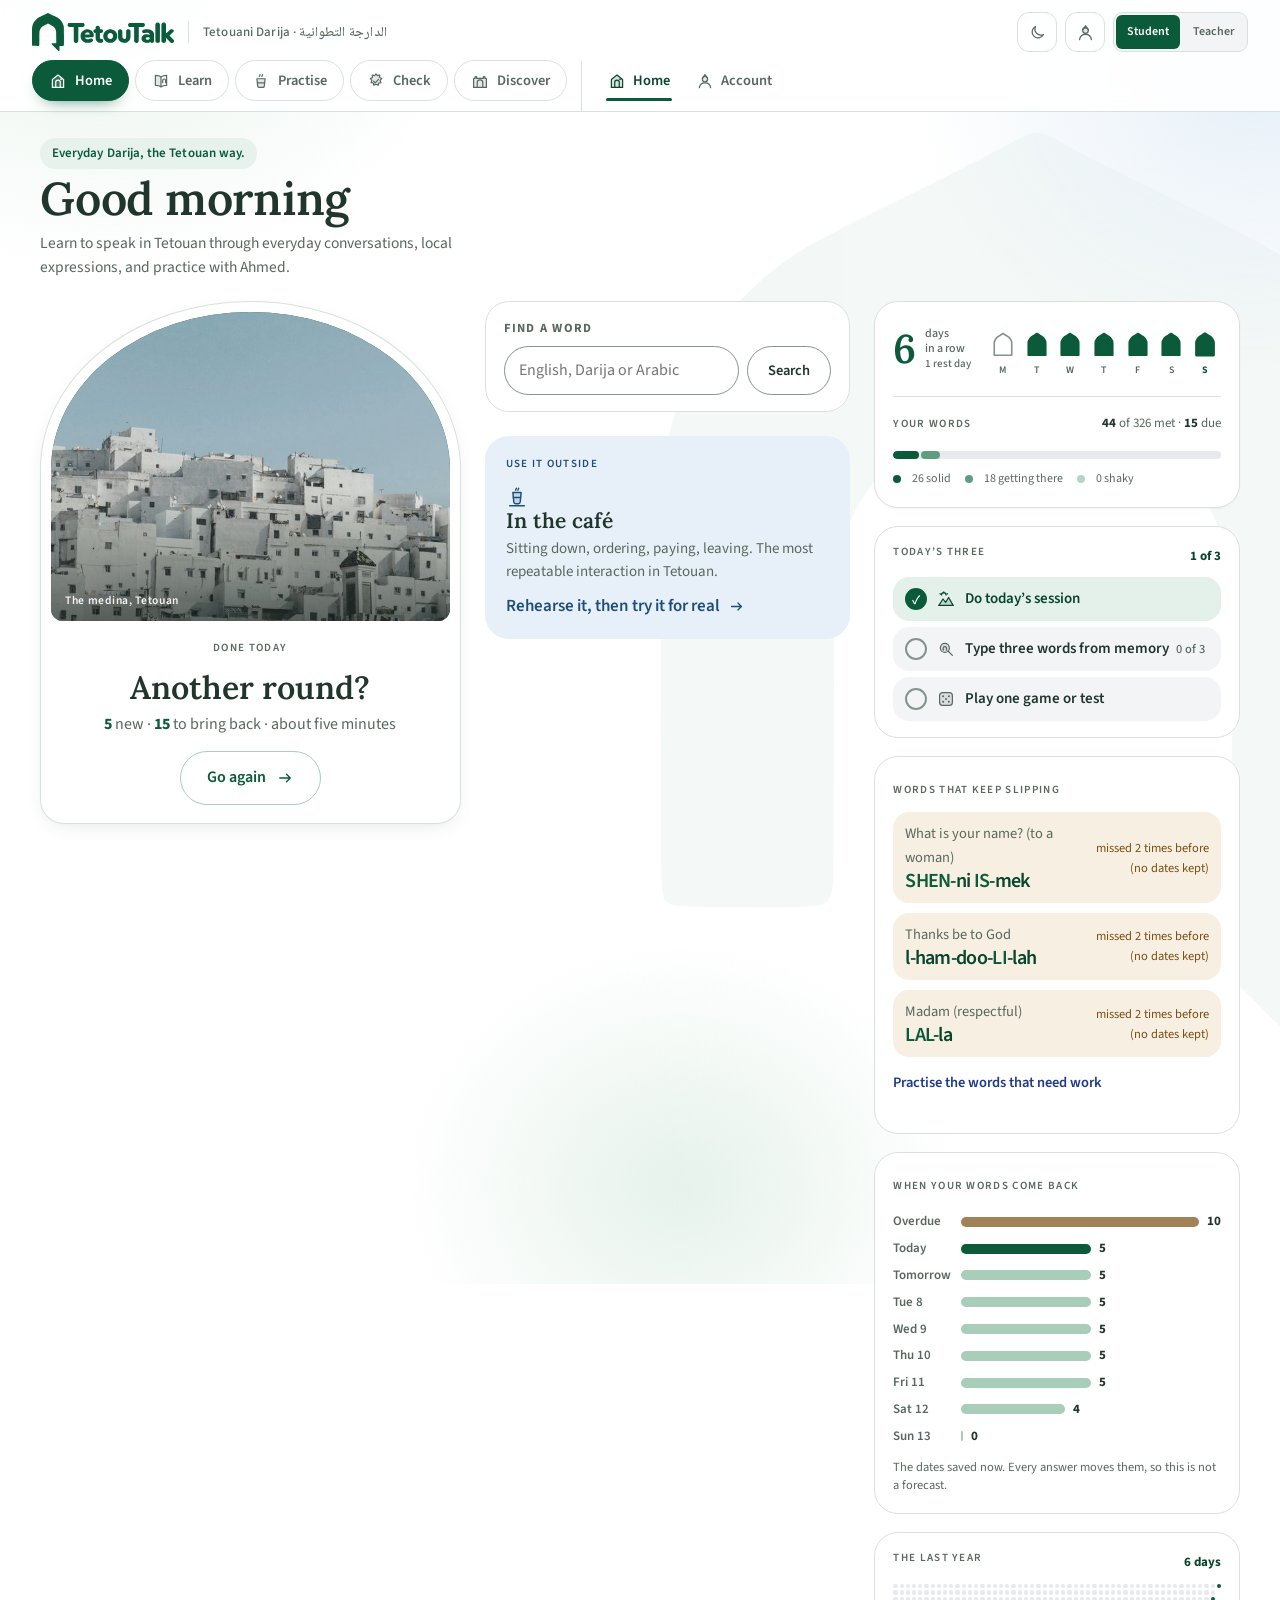
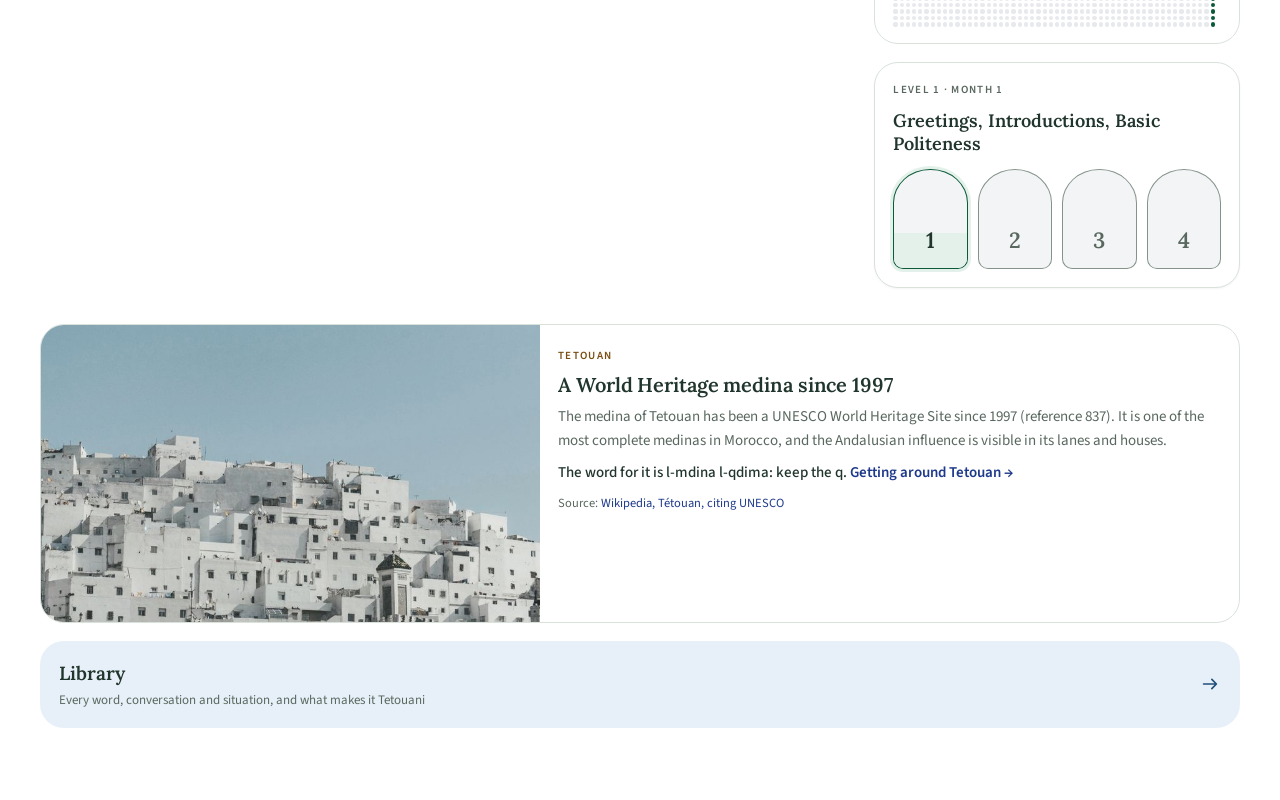
==== commit 4673fa77: "What the best apps do well, done for two learners Looked at Duolingo, Memrise, Babbel, Anki and Busu" ====
--- a/preview.html
+++ b/preview.html
@@ -286,6 +286,7 @@
 <script src="js/recorder.js"></script>
 <script src="js/notes.js"></script>
 <script src="js/map.js"></script>
+<script src="js/habits.js"></script>
 <script src="js/views.js"></script>
 <script src="js/views-tests.js"></script>
 <script src="js/views-today.js"></script>
--- a/assets/styles.css
+++ b/assets/styles.css
@@ -2553,3 +2553,52 @@
 .phead .pcap{bottom:auto;top:14px;left:16px;font-size:13px;opacity:.95}
 .phead .phabout{bottom:auto;top:12px;right:16px}
 @media (min-width:900px){ .phead .pcap{top:20px;left:40px;font-size:14px} .phead .phabout{top:18px;right:40px} }
+/* gallery albums */
+.albums{display:flex;gap:6px;flex-wrap:wrap;margin:0 0 12px}
+.albumchip{display:inline-flex;align-items:center;gap:8px;padding:8px 14px;border-radius:999px;border:1px solid var(--line);
+  background:var(--surface);color:var(--ink-2);font-size:14px;font-weight:600;text-decoration:none}
+.albumchip small{font-size:12px;font-weight:600;color:var(--ink-3);background:var(--surface-2);padding:1px 7px;border-radius:999px}
+.albumchip.on{background:var(--zellige);border-color:var(--zellige);color:var(--on-zellige)}
+.albumchip.on small{background:rgba(255,255,255,.2);color:#fff}
+.albumblurb{margin:0 0 14px;font-size:15px;color:var(--ink-2)}
+
+/* ===========================================================================
+   HABITS: today's three, rest days, mistakes, the year, memory hooks
+   =========================================================================== */
+.quests,.mistakes,.yearmap{margin:0 0 18px;padding:16px 18px;border:1px solid var(--line);border-radius:var(--r-lg);background:var(--surface)}
+.qhead{display:flex;align-items:center;justify-content:space-between;margin:0 0 8px}
+.qcount{font-size:13px;font-weight:700;color:var(--zellige-ink);font-variant-numeric:tabular-nums}
+.quests ul{list-style:none;margin:0;padding:0;display:grid;gap:6px}
+.quests li a{display:flex;align-items:center;gap:10px;padding:10px 12px;border-radius:var(--r);text-decoration:none;color:var(--ink);background:var(--surface-2);font-weight:600;font-size:15px}
+.quests li.done a{background:var(--ok-soft);color:var(--zellige-ink)}
+.qtick{width:22px;height:22px;border-radius:50%;border:2px solid var(--line-2);display:grid;place-items:center;font-size:13px;flex:none}
+.quests li.done .qtick{background:var(--zellige);border-color:var(--zellige);color:#fff}
+.quests li a svg.ico{width:18px;height:18px;flex:none;color:var(--ink-3)}
+.quests li.done a svg.ico{color:var(--zellige-ink)}
+.qtext small{font-weight:500;color:var(--ink-3);margin-left:4px}
+.qdone{margin:10px 0 0;font-size:14px;color:var(--zellige-ink);font-weight:600}
+.streakl small{display:block;font-size:11px;font-weight:500;color:var(--ink-3);margin-top:1px}
+.streak.milestone .streakn{color:var(--clay)}
+.mistakes ul{list-style:none;margin:8px 0 12px;padding:0;display:grid;gap:8px}
+.mistakes li{display:grid;grid-template-columns:1fr auto;gap:0 12px;align-items:baseline;padding:9px 12px;border-radius:var(--r);background:var(--clay-soft)}
+.mistakes .sen{font-size:14px;color:var(--ink-2)}
+.mistakes .ssay{grid-row:2;font-size:19px;margin:0}
+.mistakes .swhy{grid-column:2;grid-row:1/3;align-self:center;font-size:12.5px;color:var(--clay);font-weight:600}
+.ygrid{display:grid;grid-template-columns:repeat(53,1fr);grid-auto-flow:column;grid-template-rows:repeat(7,1fr);gap:2px;aspect-ratio:53/7}
+.ygrid i{display:block;border-radius:2px;background:var(--surface-3)}
+.ygrid i.on{background:var(--zellige)}
+.hook{margin:14px 0 0;text-align:left}
+.hook label{display:flex;align-items:center;gap:6px;font-size:12.5px;font-weight:700;letter-spacing:.06em;text-transform:uppercase;color:var(--sand-ink);margin:0 0 6px}
+.hook label svg.ico{width:15px;height:15px}
+.hook input{width:100%;font:inherit;font-size:15px;padding:10px 12px;border-radius:var(--r);border:1px solid var(--line-2);background:var(--surface);color:var(--ink)}
+.hook input:focus{outline:none;border-color:var(--sand-ink);box-shadow:0 0 0 3px var(--tint-sand)}
+.hookshow{display:flex;align-items:flex-start;gap:8px;margin:0 0 12px;padding:10px 12px;border-radius:var(--r);background:var(--tint-sand);color:var(--ink);font-size:15px;line-height:1.45;text-align:left}
+.hookshow svg.ico{width:16px;height:16px;flex:none;margin-top:3px;color:var(--sand-ink)}
+.sessdone.milestone svg{color:var(--clay)}
+.sessstreak.big{font-family:var(--display);font-size:20px;color:var(--clay)}
+.sess .quests{text-align:left;max-width:460px;margin:18px auto 0}
+.leeches{margin:0 0 16px;padding:14px 16px;border-radius:var(--r-lg);background:var(--clay-soft);border:1px solid var(--clay)}
+.leeches ul{margin:8px 0 0;padding-left:18px}
+.leeches li{margin:4px 0}
+.leeches small{color:var(--clay);font-weight:600;margin-left:6px}
+@media (min-width:900px){ .homegrid2 .homemain > .quests{margin-top:16px} }
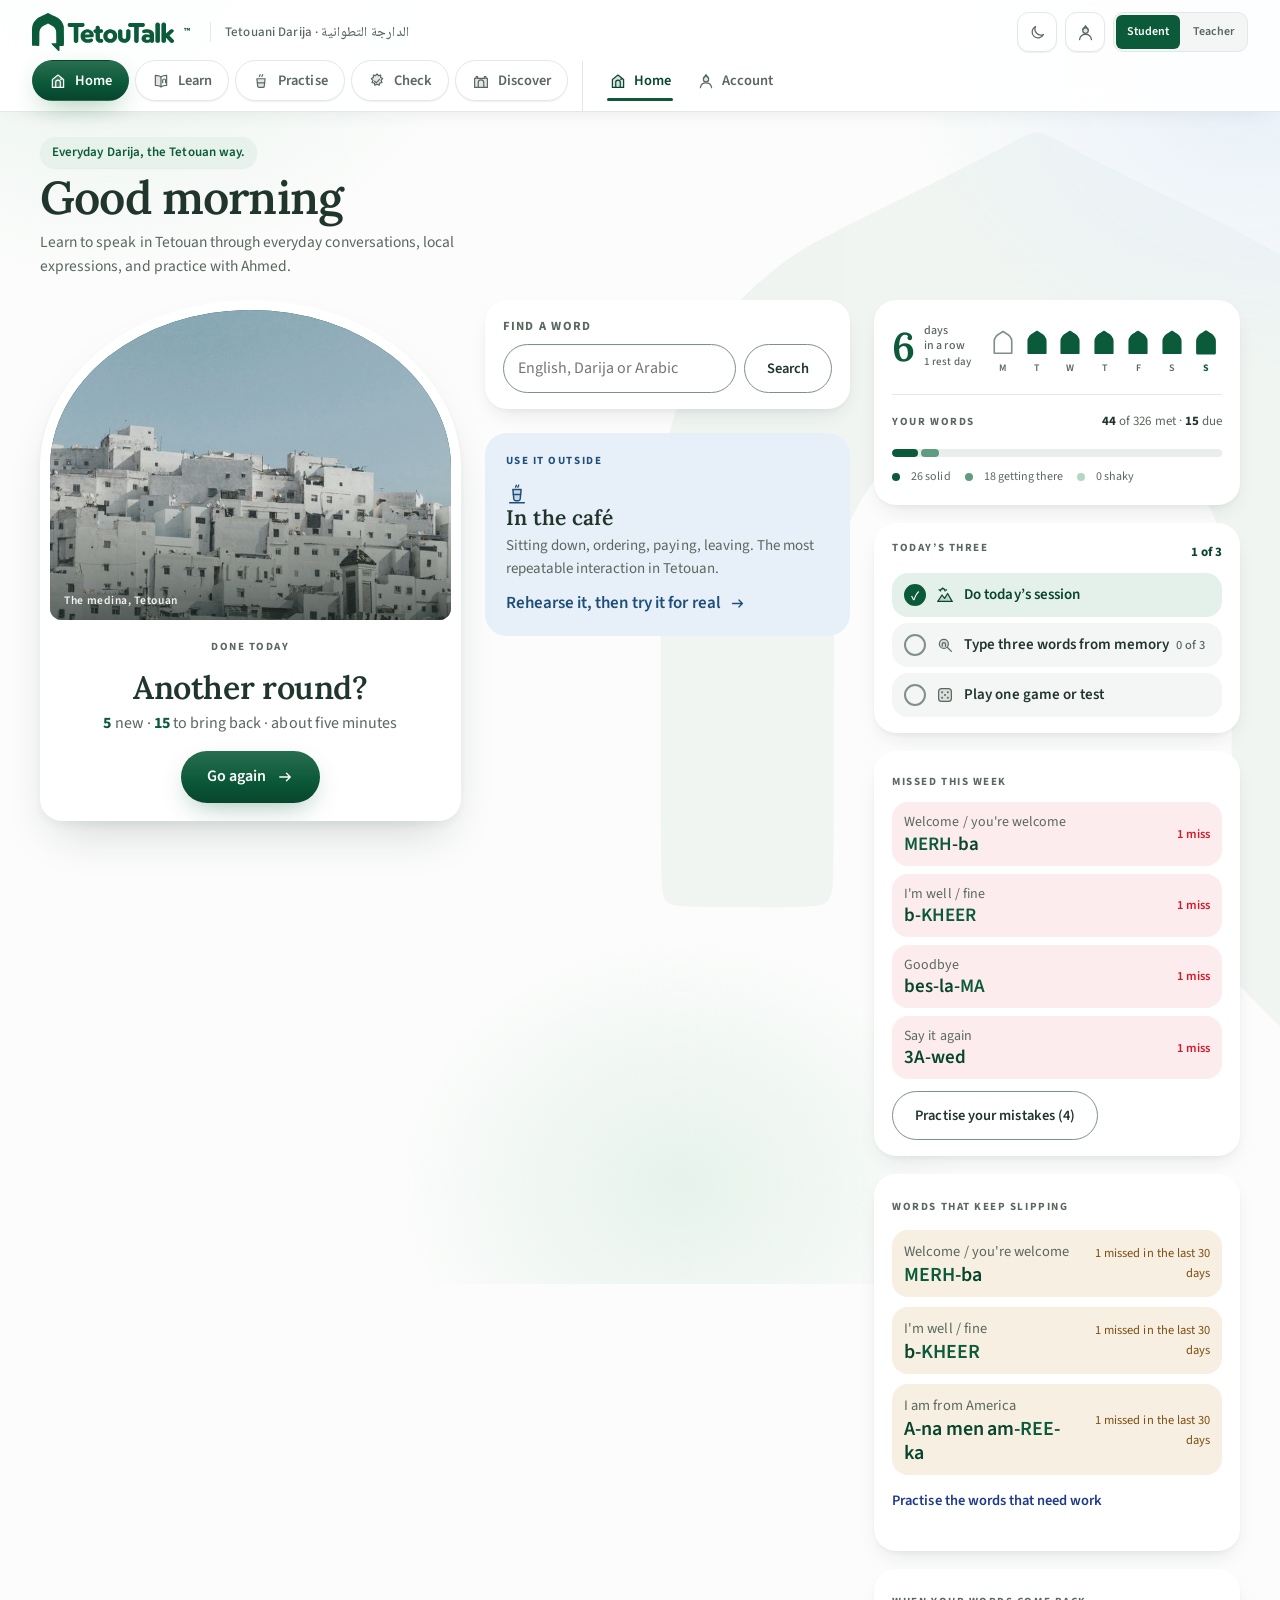
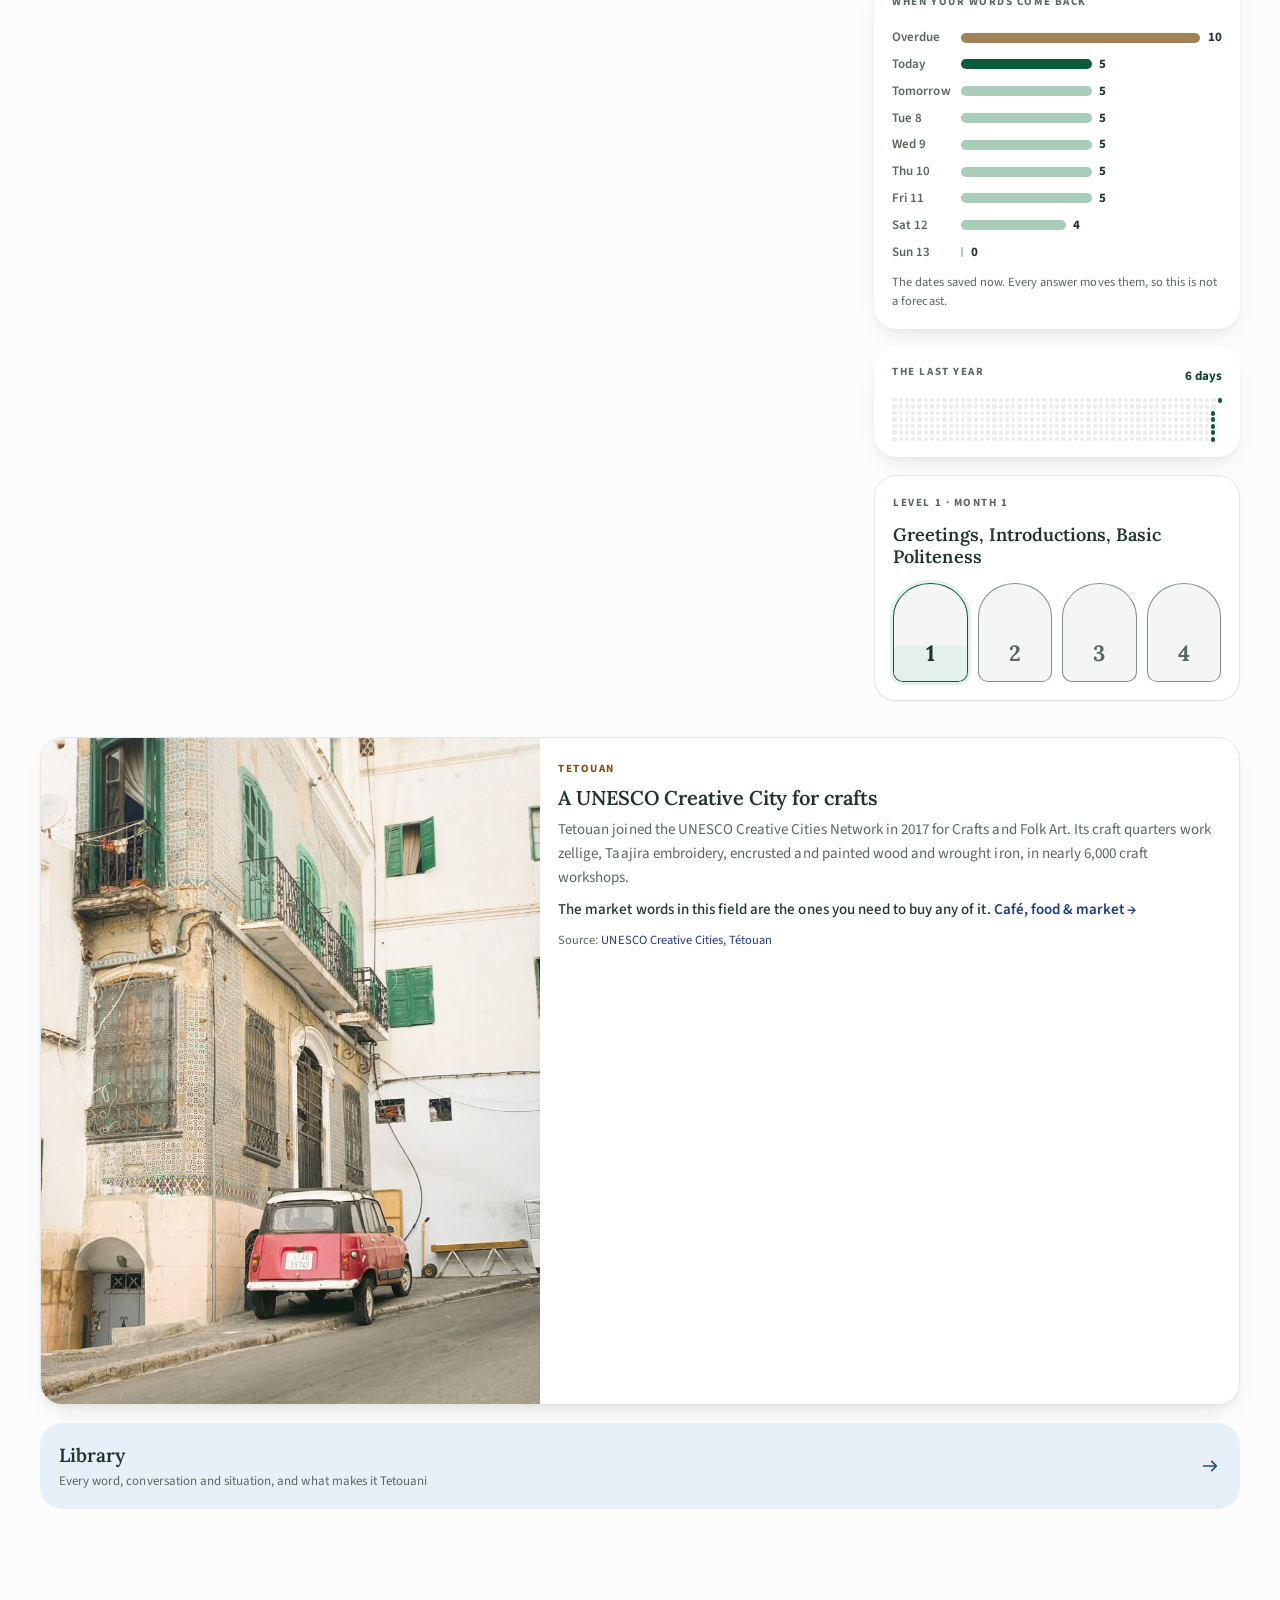
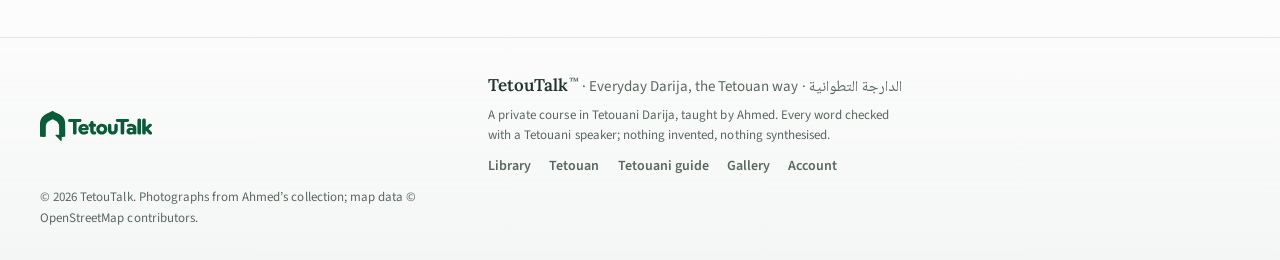
==== commit 62339529: "Fifteen games, eleven tests, Darija and Fusha, Say it, two graphs, the mark Six more games, from the" ====
--- a/preview.html
+++ b/preview.html
@@ -189,7 +189,7 @@
        scrolls sideways when the screen is narrower than the list. -->
   <a class="skip" href="#app">Skip to the page</a>
   <header class="topbar">
-    <a class="wordmark" href="#/" aria-label="TetouTalk, home"><svg class="logo" viewBox="0 0 501 134" aria-hidden="true"><use href="#logo"/></svg><small>Tetouani Darija · <span lang="ar" dir="rtl">الدارجة التطوانية</span></small></a>
+    <a class="wordmark" href="#/" aria-label="TetouTalk, home"><svg class="logo" viewBox="0 0 501 134" aria-hidden="true"><use href="#logo"/></svg><sup class="tm" aria-hidden="true">™</sup><small>Tetouani Darija · <span lang="ar" dir="rtl">الدارجة التطوانية</span></small></a>
   <!-- The site in five places. Choosing one shows its pages in the row below. -->
     <nav class="cats student-cats" aria-label="Sections">
       <a href="#/" data-cat="home"><svg class="ico" aria-hidden="true"><use href="#i-house"/></svg><span>Home</span></a>
@@ -210,6 +210,8 @@
     <a href="#/course/month1" data-sec="course" data-cat="learn"><svg class="ico" aria-hidden="true"><use href="#i-course"/></svg>Course</a>
     <a href="#/catalog" data-sec="catalog" data-cat="learn"><svg class="ico" aria-hidden="true"><use href="#i-fields"/></svg>Fields</a>
     <a href="#/vocab" data-sec="vocab" data-cat="learn"><svg class="ico" aria-hidden="true"><use href="#i-find"/></svg>Words</a>
+    <a href="#/say" data-sec="say" data-cat="learn"><svg class="ico" aria-hidden="true"><use href="#i-say"/></svg>Say it</a>
+    <a href="#/mix" data-sec="mix" data-cat="learn"><svg class="ico" aria-hidden="true"><use href="#i-scroll"/></svg>Darija &amp; Fusha</a>
     <a href="#/practice" data-sec="practice" data-cat="practise"><svg class="ico" aria-hidden="true"><use href="#i-flash"/></svg>Flashcards</a>
     <a href="#/games" data-sec="games" data-cat="practise"><svg class="ico" aria-hidden="true"><use href="#i-dice"/></svg>Games</a>
     <a href="#/situations" data-sec="situations" data-cat="practise"><svg class="ico" aria-hidden="true"><use href="#i-scene"/></svg>Situations</a>
@@ -241,6 +243,15 @@
   </header>
   <div class="content">
     <main id="app" tabindex="-1"></main>
+    <footer class="sitefoot" aria-label="About TetouTalk">
+      <div class="footwrap">
+        <a class="footmark" href="#/"><svg class="logo" viewBox="0 0 501 134" aria-hidden="true"><use href="#logo"/></svg></a>
+        <p class="footline"><b>TetouTalk<sup class="tm">™</sup></b> · Everyday Darija, the Tetouan way · <span lang="ar" dir="rtl">الدارجة التطوانية</span></p>
+        <p class="footsmall">A private course in Tetouani Darija, taught by Ahmed. Every word checked with a Tetouani speaker; nothing invented, nothing synthesised.</p>
+        <nav class="footnav" aria-label="Footer"><a href="#/library">Library</a><a href="#/map">Tetouan</a><a href="#/dialect">Tetouani guide</a><a href="#/gallery">Gallery</a><a href="#/account">Account</a></nav>
+        <p class="footsmall">© 2026 TetouTalk. Photographs from Ahmed’s collection; map data © OpenStreetMap contributors.</p>
+      </div>
+    </footer>
   </div>
 
 </div>
@@ -287,6 +298,9 @@
 <script src="js/notes.js"></script>
 <script src="js/map.js"></script>
 <script src="js/habits.js"></script>
+<script src="js/mix.js"></script>
+<script src="js/say.js"></script>
+<script src="js/graphs.js"></script>
 <script src="js/views.js"></script>
 <script src="js/views-tests.js"></script>
 <script src="js/views-today.js"></script>
--- a/assets/styles.css
+++ b/assets/styles.css
@@ -2602,3 +2602,295 @@
 .leeches li{margin:4px 0}
 .leeches small{color:var(--clay);font-weight:600;margin-left:6px}
 @media (min-width:900px){ .homegrid2 .homemain > .quests{margin-top:16px} }
+
+/* ===========================================================================
+   DESIGN, UPGRADED
+   One layer over everything: a warmer white with a visible paper tone, a
+   real elevation scale (four shadows, each softer and lower than the last),
+   hairlines instead of grey borders where a surface already lifts, a tighter
+   rhythm (8px base, 24/32/48 between sections), buttons and inputs with
+   weight, and type that is set rather than defaulted. Nothing here changes a
+   colour of the identity: emerald, indigo, crimson and the tints are as they
+   were. It changes how they sit.
+   =========================================================================== */
+:root{
+  --base:#FBFCFB; --surface:#FFFFFF; --surface-2:#F4F6F5; --surface-3:#E9EDEB;
+  --line:#E3E8E5; --line-2:#7F9088;
+  --sh-1:0 1px 2px rgba(32,53,44,.04),0 1px 1px rgba(32,53,44,.03);
+  --sh-2:0 2px 4px rgba(32,53,44,.04),0 10px 24px -10px rgba(32,53,44,.14);
+  --sh-3:0 4px 8px rgba(32,53,44,.05),0 24px 48px -18px rgba(32,53,44,.22);
+  --sh-emerald:0 10px 28px -10px rgba(11,90,58,.45);
+  --r-sm:10px; --r:16px; --r-lg:22px; --r-xl:28px;
+}
+@media (prefers-color-scheme:dark){ :root:not([data-theme="light"]){
+  --base:#0A1411; --surface:#121E1A; --surface-2:#17261F; --surface-3:#1F302A;
+  --line:#243830; --line-2:#5E786B;
+  --sh-1:0 1px 2px rgba(0,0,0,.45); --sh-2:0 2px 4px rgba(0,0,0,.4),0 12px 28px -10px rgba(0,0,0,.6);
+  --sh-3:0 4px 8px rgba(0,0,0,.5),0 28px 56px -16px rgba(0,0,0,.8); --sh-emerald:0 10px 28px -10px rgba(95,199,155,.35);
+}}
+:root[data-theme="dark"]{
+  --base:#0A1411; --surface:#121E1A; --surface-2:#17261F; --surface-3:#1F302A;
+  --line:#243830; --line-2:#5E786B;
+  --sh-1:0 1px 2px rgba(0,0,0,.45); --sh-2:0 2px 4px rgba(0,0,0,.4),0 12px 28px -10px rgba(0,0,0,.6);
+  --sh-3:0 4px 8px rgba(0,0,0,.5),0 28px 56px -16px rgba(0,0,0,.8); --sh-emerald:0 10px 28px -10px rgba(95,199,155,.35);
+}
+
+/* ---- type: a scale, set ---- */
+body{font-size:17px;line-height:1.6;letter-spacing:.002em;font-feature-settings:"kern","liga","calt"}
+h1{font-size:clamp(30px,6.4vw,42px);line-height:1.06;letter-spacing:-.012em;font-weight:600;margin:0 0 10px}
+h2{font-size:clamp(20px,3.8vw,25px);line-height:1.2;letter-spacing:-.008em;margin:36px 0 14px}
+h3{letter-spacing:-.004em}
+.sub{font-size:16.5px;line-height:1.6;color:var(--ink-2);margin:0 0 22px;max-width:60ch}
+.crumb{font-size:11px;font-weight:700;letter-spacing:.14em;text-transform:uppercase;color:var(--ink-3)}
+.say{letter-spacing:-.005em}
+.ar{font-feature-settings:"kern","liga","calt","mark","mkmk"}
+small,.muted.sm,.sm{line-height:1.5}
+
+/* ---- surfaces: lift instead of outline ---- */
+.panel,.vcard,.tile,.scard,.dial,.qcard,.ladder,.flash,.note,.tmcard,.quests,.mistakes,.yearmap,.slipping,.dueplan,.findword,.rrow,.fieldtile,.tmwrap,.gph figcaption,.mission.on,.sessopt,.ptile,.drow,.weekrow,.locked{
+  border-color:var(--line);box-shadow:var(--sh-1)}
+.tile,.fieldtile,.scard,.dial,.note,.tmcard,.flash,.mission.on{box-shadow:var(--sh-2)}
+.tile:hover,.fieldtile:hover,a.outside:hover{box-shadow:var(--sh-3);transform:translateY(-2px)}
+.tile,.fieldtile,a.outside,.gphbtn,.albumchip,.btn,.iconbtn,.cats a,.nav a,.tmchip,.sessopt,.ptile,.gchunk,.gsylb,.qopt{
+  transition:transform .18s var(--ease),box-shadow .22s var(--ease),background .18s var(--ease),border-color .18s,color .18s}
+.tile:active,.fieldtile:active,.btn:active,.sessopt:active,.ptile:active,.qopt:active{transform:translateY(0) scale(.985)}
+.panel{border-radius:var(--r-lg);padding:18px 20px}
+.tile{border-radius:var(--r-lg);padding:18px 18px 16px}
+.tile .ticon{border-radius:14px;box-shadow:inset 0 0 0 1px rgba(0,0,0,.03)}
+
+/* ---- the principal action ---- */
+.btn{font-weight:600;letter-spacing:.005em;padding:12px 22px;border-width:1.5px;min-height:46px}
+.btn.primary{box-shadow:var(--sh-emerald);border-color:transparent;
+  background:linear-gradient(180deg,color-mix(in srgb,var(--zellige) 88%,#fff) 0%,var(--zellige) 55%,var(--zellige-ink) 100%)}
+.btn.primary:hover{box-shadow:0 14px 32px -10px rgba(11,90,58,.55);transform:translateY(-1px);
+  background:linear-gradient(180deg,color-mix(in srgb,var(--zellige) 80%,#fff) 0%,var(--zellige) 50%,var(--zellige-ink) 100%)}
+.btn.primary:active{transform:translateY(0);box-shadow:var(--sh-1)}
+.btn.big{min-height:54px;font-size:17px;padding:14px 26px}
+.btn:not(.primary){background:var(--surface);border-color:var(--line-2)}
+.btn:not(.primary):hover{background:var(--surface-2);border-color:var(--zellige);color:var(--zellige-ink)}
+.btn.ghost{border-color:transparent;background:transparent}
+.btn.ghost:hover{background:var(--surface-2)}
+.iconbtn{border-radius:12px;background:var(--surface);box-shadow:var(--sh-1)}
+.iconbtn:hover{box-shadow:var(--sh-2);transform:translateY(-1px)}
+
+/* ---- inputs ---- */
+.search,.findrow input,.mission textarea,.hook input,#recq,input[type=text],input[type=search],input[type=email],input[type=password],textarea{
+  border:1.5px solid var(--line-2);border-radius:14px;background:var(--surface);box-shadow:inset 0 1px 2px rgba(32,53,44,.04);
+  transition:border-color .15s,box-shadow .15s}
+.search:focus,.findrow input:focus,.mission textarea:focus,.hook input:focus,#recq:focus,input[type=text]:focus,input[type=search]:focus,input[type=email]:focus,input[type=password]:focus,textarea:focus{
+  outline:none;border-color:var(--zellige);box-shadow:0 0 0 4px var(--zellige-soft),inset 0 1px 2px rgba(32,53,44,.04)}
+.findword{box-shadow:var(--sh-2);border:0}
+.findrow input{border-radius:999px}
+
+/* ---- the header, lifted off the page ---- */
+header.topbar{box-shadow:0 1px 0 var(--line),0 8px 24px -16px rgba(32,53,44,.18);border-bottom:0}
+.cats a{box-shadow:var(--sh-1);border-color:var(--line)}
+.cats a.on{box-shadow:var(--sh-emerald);
+  background:linear-gradient(180deg,color-mix(in srgb,var(--zellige) 88%,#fff) 0%,var(--zellige) 55%,var(--zellige-ink) 100%);border-color:transparent}
+.nav a.on::after{height:3px;border-radius:3px}
+
+/* ---- Home: the start card as the one object on the page ---- */
+a.door{box-shadow:var(--sh-3);border:0;overflow:hidden;background:var(--surface)}
+a.door:hover{box-shadow:0 36px 64px -24px rgba(11,90,58,.35);transform:translateY(-3px)}
+.doorgo{box-shadow:var(--sh-emerald)}
+.doortitle{letter-spacing:-.012em}
+.status,.quests,.mistakes,.yearmap,.slipping,.dueplan{border:0;box-shadow:var(--sh-2);border-radius:var(--r-lg)}
+.homehead h1{letter-spacing:-.018em}
+.hometag{box-shadow:var(--sh-1)}
+
+/* ---- the session: the arch as a card with depth, the answer as the only colour ---- */
+.sess .arch{box-shadow:var(--sh-3)}
+.sess .arch .arch-face,.sess .arch > div{border-color:var(--line)}
+.sessopt{border-radius:var(--r);border:1.5px solid var(--line);box-shadow:var(--sh-1)}
+.sessopt:hover{border-color:var(--zellige);box-shadow:var(--sh-2);transform:translateY(-1px)}
+.sessopt.right{box-shadow:0 0 0 3px var(--zellige-soft)}
+.sessfb{border-radius:14px;padding:12px 16px;font-weight:600}
+.sessfb.ok{background:var(--ok-soft);color:var(--zellige-ink)}
+.sessfb.no{background:var(--clay-soft);color:var(--clay)}
+.sesskind{box-shadow:var(--sh-1);letter-spacing:.12em;font-weight:700}
+
+/* ---- word cards: the three lines as three weights ---- */
+.vcard{border-radius:var(--r-lg);padding:18px 20px;box-shadow:var(--sh-1)}
+.vcard:hover{box-shadow:var(--sh-2)}
+.vcard .en{font-size:14.5px;color:var(--ink-2);letter-spacing:.01em}
+.vcard .say{font-size:23px;font-weight:600;letter-spacing:-.008em;color:var(--ink);margin:2px 0 4px}
+.vcard .ar{font-size:26px;line-height:1.75;color:var(--ink-2)}
+.badge{letter-spacing:.1em;font-weight:700;padding:3px 9px;border-radius:999px}
+.markerflag{letter-spacing:.12em}
+
+/* ---- lists and rows ---- */
+.weekrow,.drow,.rrow{border-radius:var(--r)}
+.weekrow:hover{background:var(--surface-2)}
+.wnum{border-radius:12px;font-weight:700}
+.chev{color:var(--ink-3)}
+
+/* ---- rhythm: sections breathe ---- */
+main > h2:first-of-type{margin-top:28px}
+.tiles{gap:12px;margin:0 0 20px}
+.fields{gap:14px}
+.libsec{margin:34px 0 12px}
+.libsec svg.ico{width:24px;height:24px}
+.twocol{gap:0 32px}
+@media (min-width:1280px){ .twocol{gap:0 40px} .tiles{gap:14px} }
+
+/* ---- the gallery: photographs on a dark mat when opened, soft frames in the grid ---- */
+.gphbtn{border-radius:var(--r);box-shadow:var(--sh-2)}
+.gphbtn:hover{box-shadow:var(--sh-3)}
+.gphbtn:hover img{transform:scale(1.035)}
+
+/* ---- map ---- */
+.tmwrap{box-shadow:var(--sh-3);border:0;border-radius:var(--r-xl)}
+.tmlevels{box-shadow:var(--sh-1)}
+
+/* ---- a thin emerald rule under every page title, the one ornament ---- */
+h1:not(.homehead h1):not(.sessdoneh):not(.gtitle):not(.wordmark-h)::after{content:"";display:block;width:44px;height:3px;border-radius:3px;
+  margin:12px 0 0;background:linear-gradient(90deg,var(--zellige),var(--zellige-line))}
+h1 + .sub{margin-top:12px}
+.h1ico::after{display:none !important}
+
+/* ---- focus, everywhere the same ---- */
+:focus-visible{outline:3px solid var(--indigo);outline-offset:3px;border-radius:6px}
+.btn:focus-visible,.cats a:focus-visible,.tile:focus-visible{outline-offset:4px}
+
+/* ---- selection, scrollbars ---- */
+::selection{background:var(--zellige-soft);color:var(--zellige-ink)}
+@media (min-width:900px){
+  *{scrollbar-width:thin;scrollbar-color:var(--line-2) transparent}
+  ::-webkit-scrollbar{width:10px;height:10px}
+  ::-webkit-scrollbar-thumb{background:var(--line-2);border-radius:10px;border:3px solid var(--base)}
+}
+@media (prefers-reduced-motion:reduce){
+  .tile,.fieldtile,a.outside,.btn,.iconbtn,.cats a,.sessopt,.ptile,a.door{transition:none}
+  .tile:hover,.fieldtile:hover,a.outside:hover,.btn.primary:hover,.iconbtn:hover,.sessopt:hover,a.door:hover{transform:none}
+}
+/* the one action on Home is always the filled button */
+a.door.done .doorgo{background:linear-gradient(180deg,color-mix(in srgb,var(--zellige) 88%,#fff) 0%,var(--zellige) 55%,var(--zellige-ink) 100%);color:var(--on-zellige);border:0;box-shadow:var(--sh-emerald)}
+/* the session on a laptop: a wider, taller card on a soft stage, so it is the one object */
+@media (min-width:900px){
+  .sess{max-width:680px}
+  .sess .arch{transform:scale(1.04);transform-origin:top center;margin-bottom:28px}
+  .sess .sessen{font-size:20px}
+  .sess .sesssay{font-size:52px}
+  .sess .sessar{font-size:40px}
+  .sess .sessact .btn{min-height:56px;font-size:17px}
+}
+.lhero h1::after,.landing h1::after{display:none !important}
+
+/* ===========================================================================
+   TABS, ORGANISED: jump rows, labelled filter rows, group headings
+   =========================================================================== */
+.jumprow{display:flex;flex-wrap:wrap;gap:6px;margin:0 0 18px;padding:10px 0 0}
+.jumprow button{font:inherit;font-size:13.5px;font-weight:600;padding:7px 12px;border-radius:999px;border:1px solid var(--line);
+  background:var(--surface);color:var(--ink-2);cursor:pointer;display:inline-flex;align-items:center;gap:6px;box-shadow:var(--sh-1)}
+.jumprow button small{font-size:11.5px;color:var(--ink-3);background:var(--surface-2);padding:1px 6px;border-radius:999px}
+.jumprow button:hover{border-color:var(--zellige);color:var(--zellige-ink)}
+.chiprows{display:grid;gap:10px;margin:0 0 18px}
+.chiprow{display:grid;grid-template-columns:auto 1fr;gap:4px 12px;align-items:start}
+.chiplab{font-size:11px;font-weight:700;letter-spacing:.12em;text-transform:uppercase;color:var(--ink-3);padding-top:9px;white-space:nowrap;min-width:92px}
+.chiprow .chips{margin:0}
+@media (max-width:599px){ .chiprow{grid-template-columns:1fr} .chiplab{padding-top:0;min-width:0} }
+h3.dgroup{font-size:12px;font-weight:700;letter-spacing:.14em;text-transform:uppercase;color:var(--zellige-ink);margin:24px 0 10px;scroll-margin-top:120px}
+h2[id],h3[id]{scroll-margin-top:120px}
+.documented .dform{font-family:var(--darija);font-weight:600;font-size:16px;color:var(--ink);margin:0 0 6px}
+.recording p{margin:0 0 6px}
+.tile.sit.rescue{background:var(--tint-sand);border-color:transparent}
+.tile.sit.rescue .ticon{background:var(--surface);color:var(--sand-ink)}
+.libsec small{margin-left:4px}
+
+/* ===========================================================================
+   THE HUNDRED: brand, motion, photographs on tiles, the new pages, the graphs
+   =========================================================================== */
+/* the mark */
+sup.tm{font-size:9px;font-weight:700;color:var(--ink-3);margin-left:1px;line-height:0;vertical-align:super;letter-spacing:0}
+header.topbar > a.wordmark sup.tm{margin-left:-4px;margin-right:6px;color:var(--zellige)}
+.sitefoot{margin:56px 0 0;padding:34px 16px calc(32px + env(safe-area-inset-bottom));border-top:1px solid var(--line);
+  background:linear-gradient(180deg,transparent,var(--surface-2))}
+.footwrap{max-width:1440px;margin:0 auto;display:grid;gap:10px;justify-items:start}
+.footmark svg.logo{height:30px;width:auto;color:var(--logo)}
+.footline{margin:0;font-size:15px;color:var(--ink-2)}
+.footline b{color:var(--ink);font-family:var(--display);font-weight:600;font-size:17px}
+.footsmall{margin:0;font-size:13px;color:var(--ink-3);max-width:70ch;line-height:1.55}
+.footnav{display:flex;flex-wrap:wrap;gap:4px 18px;margin:4px 0}
+.footnav a{font-size:14px;font-weight:600;color:var(--ink-2)}
+.footnav a:hover{color:var(--zellige-ink)}
+body[data-gate] .sitefoot{display:none}
+@media (min-width:900px){ .sitefoot{padding-left:40px;padding-right:40px} .footwrap{grid-template-columns:auto 1fr;gap:6px 28px;align-items:center} .footmark{grid-row:1/4} }
+
+/* motion: a page rises in; tiles arrive one after another; bars grow */
+@keyframes pagein{from{opacity:0;transform:translateY(10px)}to{opacity:1;transform:none}}
+main.pagein{animation:pagein .42s var(--ease) both}
+@keyframes tilein{from{opacity:0;transform:translateY(12px) scale(.985)}to{opacity:1;transform:none}}
+.tiles > .tile,.fields > .fieldtile,.gallery > .gph,.sayhits > .sayhit{animation:tilein .5s var(--ease) both}
+.tiles > .tile:nth-child(2),.fields > .fieldtile:nth-child(2),.gallery > .gph:nth-child(2),.sayhits > .sayhit:nth-child(2){animation-delay:.05s}
+.tiles > .tile:nth-child(3),.fields > .fieldtile:nth-child(3),.gallery > .gph:nth-child(3),.sayhits > .sayhit:nth-child(3){animation-delay:.1s}
+.tiles > .tile:nth-child(4),.fields > .fieldtile:nth-child(4),.gallery > .gph:nth-child(4),.sayhits > .sayhit:nth-child(4){animation-delay:.15s}
+.tiles > .tile:nth-child(5),.fields > .fieldtile:nth-child(5),.gallery > .gph:nth-child(5),.sayhits > .sayhit:nth-child(5){animation-delay:.2s}
+.tiles > .tile:nth-child(n+6),.fields > .fieldtile:nth-child(n+6),.gallery > .gph:nth-child(n+6),.sayhits > .sayhit:nth-child(n+6){animation-delay:.25s}
+@keyframes growx{from{transform:scaleX(0)}to{transform:scaleX(1)}}
+.statbar span,.dpbar,.fbar span{transform-origin:left;animation:growx .9s var(--ease) both}
+@keyframes growy{from{transform:scaleY(0)}to{transform:scaleY(1)}}
+.gchart .gbar{transform-box:fill-box;transform-origin:bottom;animation:growy .7s var(--ease) both}
+.ygrid i.on{animation:tilein .4s var(--ease) both}
+@media (prefers-reduced-motion:reduce){ main.pagein,.tiles > .tile,.fields > .fieldtile,.gallery > .gph,.sayhits > .sayhit,.statbar span,.dpbar,.fbar span,.gchart .gbar,.ygrid i.on{animation:none} }
+
+/* photographs on field and situation tiles */
+.fieldtile.photo{padding-top:0;overflow:hidden}
+.fphoto{display:block;margin:0 -20px 10px;height:110px;overflow:hidden}
+.fphoto img{width:100%;height:100%;object-fit:cover;display:block;transition:transform .9s var(--ease)}
+.fieldtile.photo:hover .fphoto img{transform:scale(1.04)}
+.fieldtile.photo .ficon{margin-top:-30px;position:relative;box-shadow:var(--sh-2)}
+.tile.sit.photo{padding-top:0;overflow:hidden}
+.tphoto{display:block;margin:0 -18px 10px;height:96px;overflow:hidden;grid-column:1/-1}
+.tphoto img{width:100%;height:100%;object-fit:cover;display:block}
+.tile.sit.photo .ticon{position:relative;margin-top:-28px;box-shadow:var(--sh-2)}
+@media (min-width:900px){ .tile.sit.photo{display:flex} }
+
+/* Darija and Fusha */
+.mixbody{grid-template-columns:1fr !important}
+.mixrow{padding:14px 16px;border:1px solid var(--line);border-radius:var(--r);background:var(--surface);display:grid;gap:8px}
+.mixrow .men{margin:0;font-size:14.5px;color:var(--ink-2)}
+.mixcols{display:grid;grid-template-columns:1fr 1fr;gap:12px}
+.mixcol{padding:10px 12px;border-radius:var(--r-sm)}
+.mixcol.tet{background:var(--tint-mint)} .mixcol.tet .crumb{color:var(--zellige-ink)}
+.mixcol.fus{background:var(--saffron-soft)} .mixcol.fus .crumb{color:var(--indigo)}
+.mixcol .say{margin:4px 0 2px;font-size:18px}
+.mixcol .fuslat{font-family:var(--sans);font-weight:600;font-style:italic;color:var(--ink-2)}
+.mixcol .ar{font-size:24px;line-height:1.75;text-align:left}
+.mixgloss{margin:0;font-size:14px;color:var(--ink);line-height:1.5}
+.mixmeta{margin:0;font-size:12px;color:var(--ink-3)}
+.mixrow.same .mixcol.fus{background:var(--surface-2)} .mixrow.same .mixcol.fus .crumb{color:var(--ink-3)}
+@media (min-width:1100px){ .mixbody{grid-template-columns:1fr 1fr !important} }
+
+/* Say it */
+.sayform .findrow input{font-size:17px}
+.sayhits{display:grid;gap:10px;margin:0 0 18px}
+.sayhit{display:grid;gap:2px;padding:14px 16px;border:1px solid var(--line);border-radius:var(--r);background:var(--surface);text-decoration:none;color:inherit;box-shadow:var(--sh-1)}
+.sayhit:hover{box-shadow:var(--sh-2);border-color:var(--zellige-line)}
+.sayhit .men{margin:0;font-size:14.5px;color:var(--ink-2)}
+.sayhit .say{margin:2px 0;font-size:20px}
+.sayhit .ar{font-size:24px;line-height:1.75;text-align:left}
+.sayhit.sentence{background:var(--tint-mint)} .sayhit.line{background:var(--tint-sky)} .sayhit.turn{background:var(--tint-lilac)}
+.saytry{display:flex;flex-wrap:wrap;gap:6px;align-items:center;margin:4px 0 0}
+.saytry .crumb{margin-right:6px}
+.sayask{margin-top:6px}
+@media (min-width:900px){ .sayhits{grid-template-columns:1fr 1fr} }
+
+/* the graphs */
+.graph{margin:0 0 16px;padding:16px 18px;border:0;border-radius:var(--r-lg);background:var(--surface);box-shadow:var(--sh-2)}
+.gchart{display:block;width:100%;height:auto;margin:6px 0 2px;font-family:var(--sans)}
+.gbar{fill:var(--zellige)} .gbar.empty{fill:var(--surface-3)} .gbar.today{fill:var(--zellige-ink)}
+.gval{font-size:11px;font-weight:700;fill:var(--ink)}
+.glab{font-size:10.5px;fill:var(--ink-3)}
+.gtable summary{cursor:pointer;font-size:13px;color:var(--ink-3);margin:6px 0 4px}
+.gtable table{width:100%;border-collapse:collapse;font-size:13.5px;margin:0 0 6px}
+.gtable th,.gtable td{text-align:left;padding:4px 8px;border-bottom:1px solid var(--line)}
+.gtable th{font-size:11px;letter-spacing:.08em;text-transform:uppercase;color:var(--ink-3)}
+@media (min-width:900px){ .twocol .colside .graph{margin-top:0} }
+
+/* game bits */
+.sessopts.two{grid-template-columns:1fr 1fr}
+.sessopt.arabic{align-items:center;text-align:center;min-height:96px;justify-content:center}
+.opa.big{font-size:34px;line-height:1.5}
+.oph.plain{font-family:var(--sans);font-weight:600;font-size:17px}
+.gscript.sm{font-size:30px;margin:-6px 0 10px}
+.gchunk.plain{font-family:var(--sans);font-weight:500;font-size:15px;text-align:left}
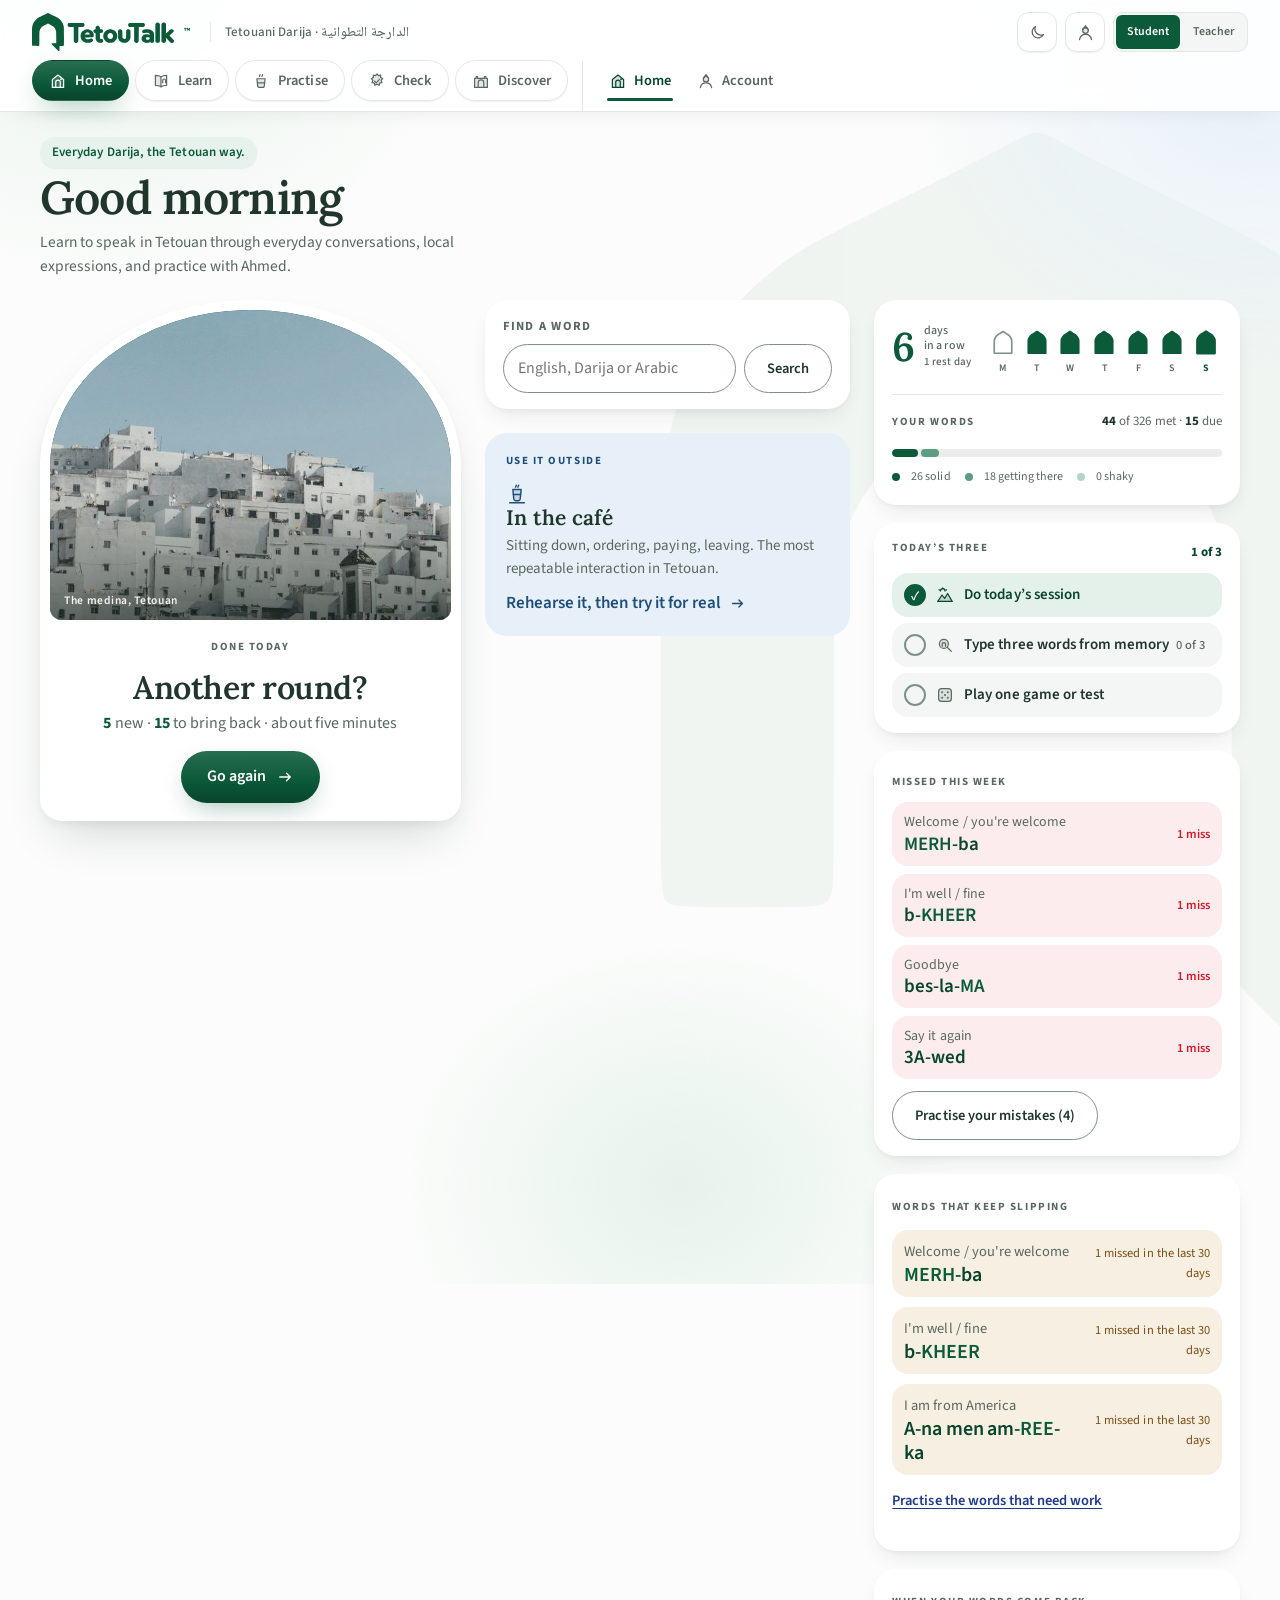
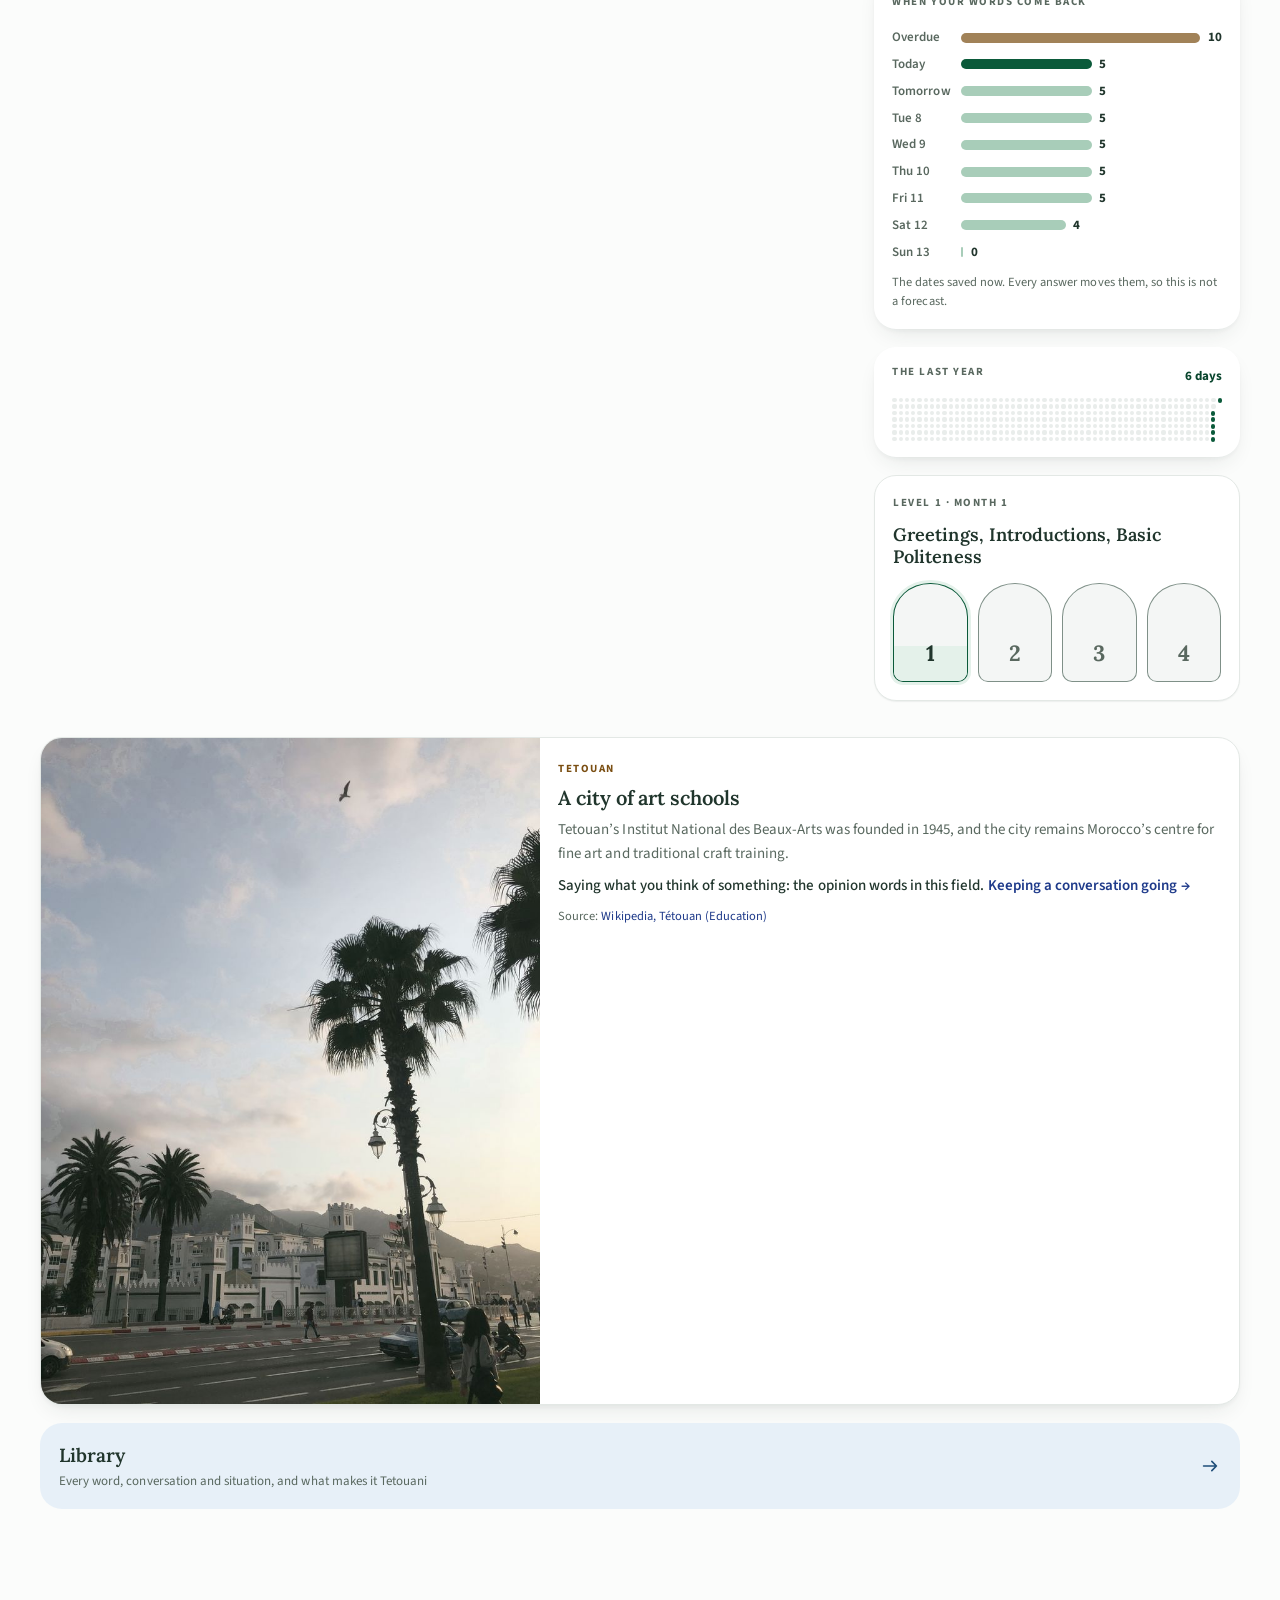
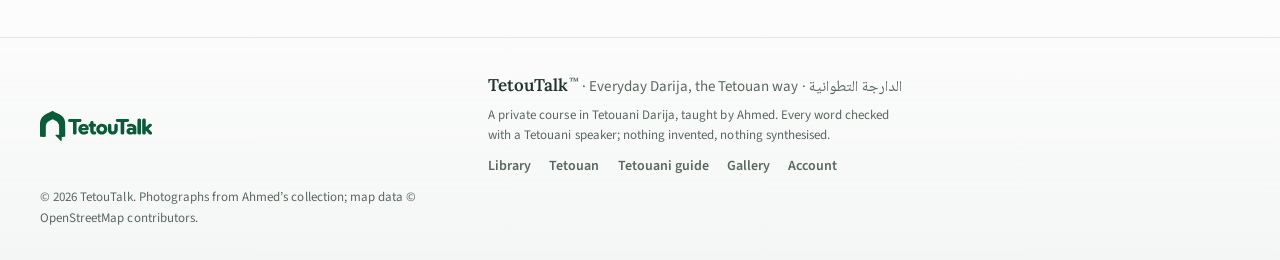
==== commit 854a844d: "The other languages in it, what to say and hear, who speaks which, where to hear it Two research log" ====
--- a/preview.html
+++ b/preview.html
@@ -264,6 +264,7 @@
 <script src="data/gallery.js"></script>
 <script src="data/tetouan-notes.js"></script>
 <script src="data/map.js"></script>
+<script src="data/contact.js"></script>
 <script src="data/verify.js"></script>
 <script src="data/flags.js"></script>
 <script src="data/dialect.js"></script>
--- a/assets/styles.css
+++ b/assets/styles.css
@@ -2894,3 +2894,44 @@
 .oph.plain{font-family:var(--sans);font-weight:600;font-size:17px}
 .gscript.sm{font-size:30px;margin:-6px 0 10px}
 .gchunk.plain{font-family:var(--sans);font-weight:500;font-size:15px;text-align:left}
+/* the other languages */
+.contact{margin:0 0 14px;padding:18px 20px;border-radius:var(--r-lg);background:var(--surface);box-shadow:var(--sh-2);scroll-margin-top:120px}
+.chead{display:flex;align-items:baseline;gap:12px;flex-wrap:wrap;margin:0 0 8px}
+.chead h3{font-family:var(--display);font-size:21px;margin:0}
+.cweight{font-size:13px;color:var(--ink-3);font-style:italic}
+.csum{margin:0;font-size:15.5px;line-height:1.6;color:var(--ink)}
+.cex,.cfacts{list-style:none;margin:0;padding:0;display:grid;gap:6px}
+.cex li{display:grid;gap:1px;padding:9px 12px;border-radius:var(--r-sm);background:var(--surface-2)}
+.cform{font-family:var(--darija);font-weight:700;font-size:16px;color:var(--zellige-ink)}
+.cmean{font-size:14px;color:var(--ink)}
+.cwho{font-size:12.5px;color:var(--ink-3)}
+.cfacts li{font-size:14px;line-height:1.55;color:var(--ink-2);padding-left:14px;border-left:2px solid var(--line-2)}
+.cfacts a,.cwho a{color:var(--indigo);font-weight:600}
+.ccaution{margin:12px 0 0;font-size:13px;color:var(--ink-3);line-height:1.5}
+@media (min-width:900px){ .cex{grid-template-columns:1fr 1fr} }
+/* what to say, what you will hear */
+.defrow{scroll-margin-top:120px}
+.defrow h3{font-size:16px;margin:0 0 10px}
+.defcols{display:grid;gap:10px}
+.defcol{padding:10px 12px;border-radius:var(--r-sm);background:var(--surface-2)}
+.defcol p{margin:4px 0 0;font-size:14.5px;line-height:1.55}
+.defcol.say{background:var(--zellige-soft);border-left:3px solid var(--zellige)}
+.defsrc{margin:10px 0 0}
+.defsrc summary{font-size:12.5px;font-weight:600;color:var(--ink-2);cursor:pointer}
+.defsrc ul{margin:8px 0 0;padding-left:18px}
+.defsrc li{font-size:13px;line-height:1.5;color:var(--ink-2);margin:0 0 6px}
+.defsrc a{color:var(--indigo);font-weight:600}
+.deflink{margin:10px 0 0}
+.linkbtn{font:inherit;font-size:13px;font-weight:600;color:var(--indigo);background:none;border:0;padding:0;cursor:pointer;text-decoration:underline;text-underline-offset:3px}
+@media (min-width:700px){ .defcols{grid-template-columns:1fr 1fr} }
+.cex.heard .cform{font-size:15px}
+.cfacts.who{margin:0 0 6px}
+/* where to hear it */
+.listen{display:grid;gap:10px;margin:0 0 8px}
+.lcard{padding:14px 16px;border-radius:var(--r-lg);background:var(--surface);box-shadow:var(--sh-2);display:grid;gap:4px}
+.lcard h3{font-size:15.5px;margin:0}
+.lcard .lwho{font-size:13px;color:var(--ink-2)}
+.lcard .lwhy{font-size:14px;line-height:1.5;margin:4px 0 0}
+.lcard .lterms{font-size:12.5px;color:var(--ink-3)}
+.lcard a{color:var(--indigo);font-weight:600;font-size:13.5px}
+@media (min-width:900px){ .listen{grid-template-columns:1fr 1fr} }
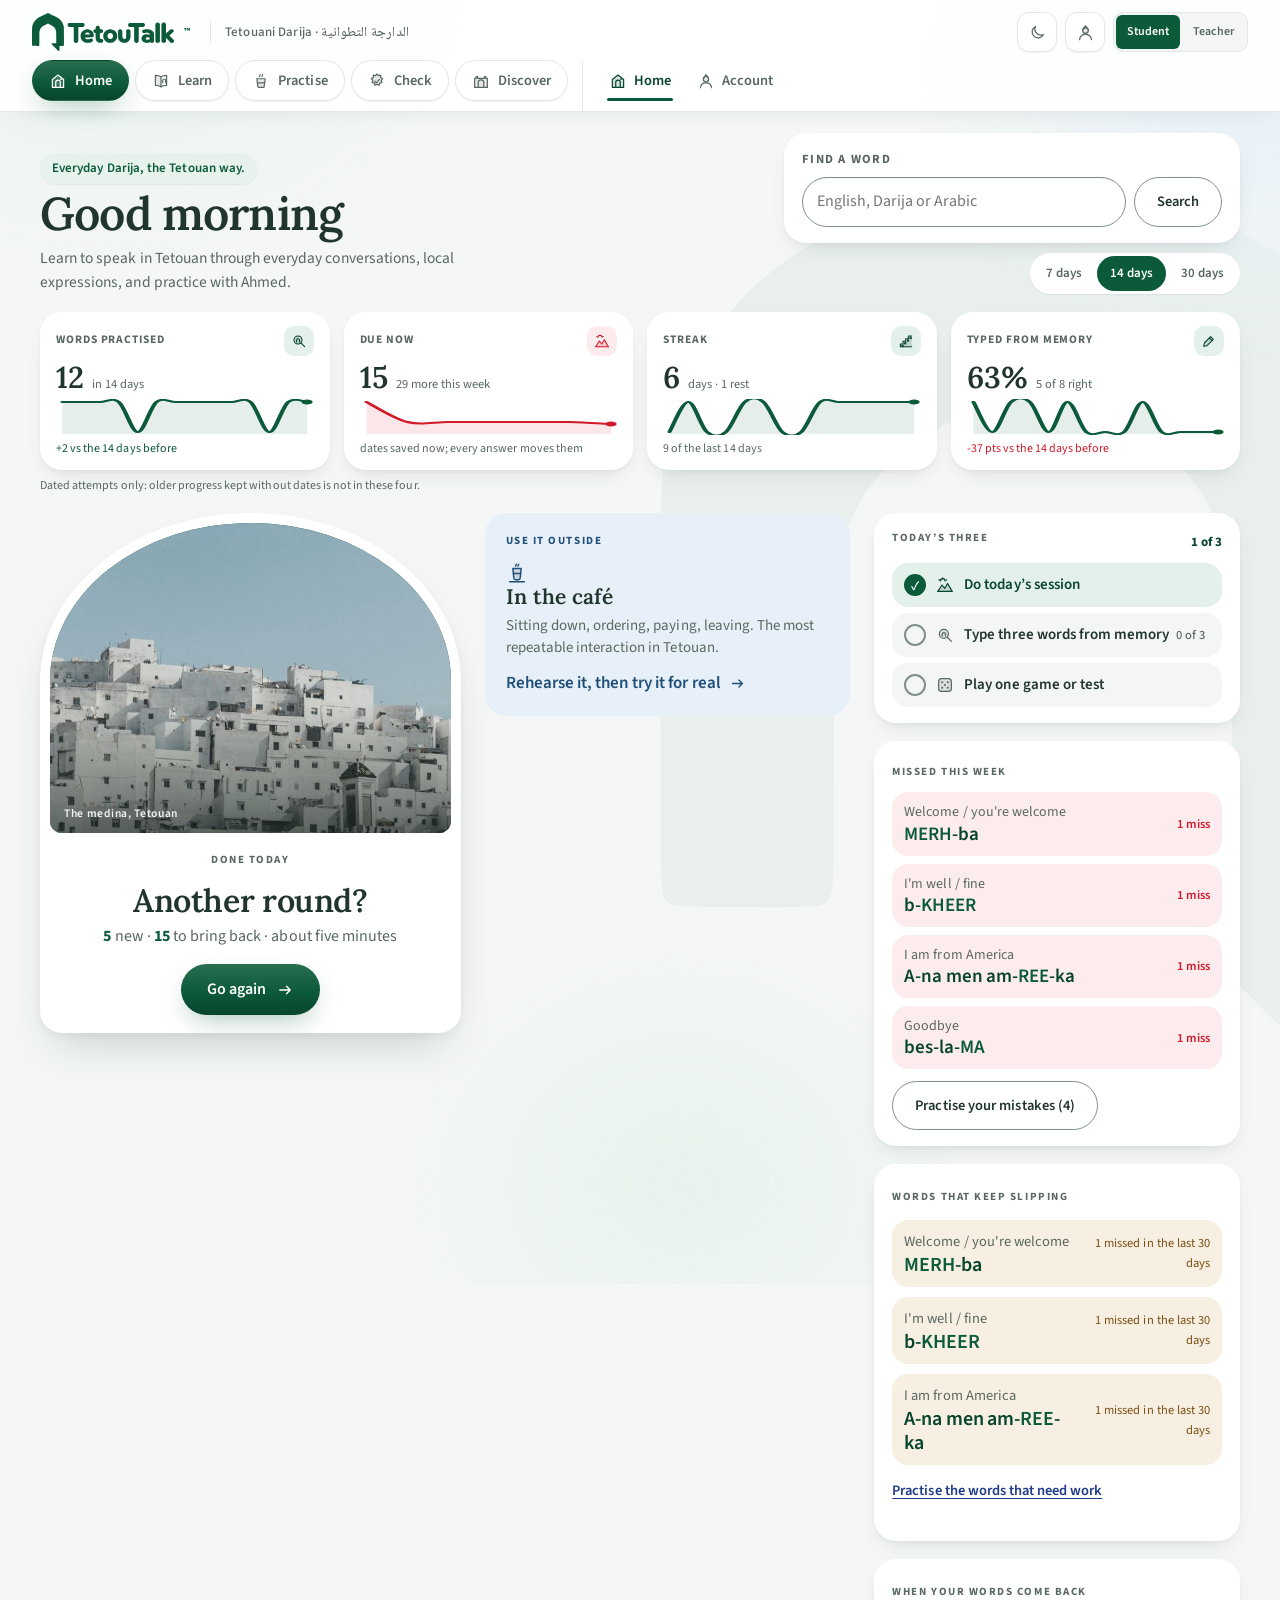
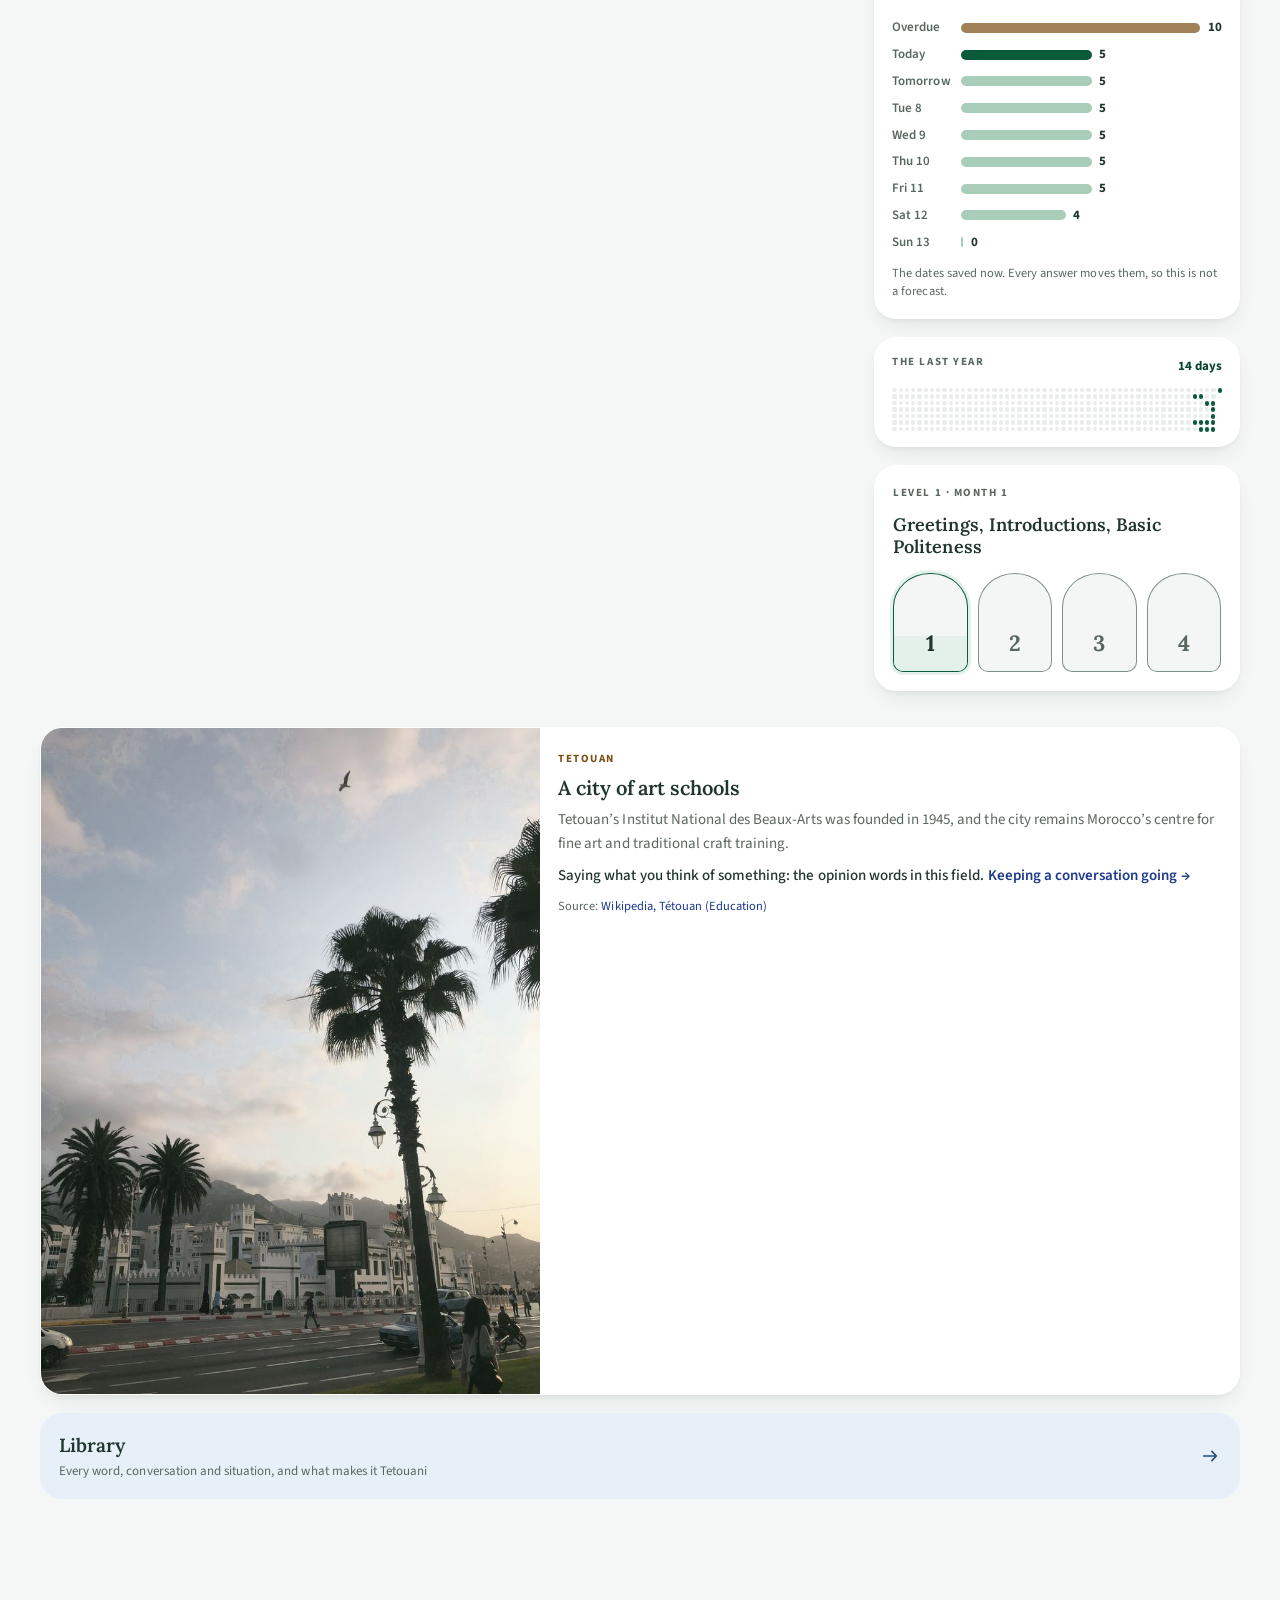
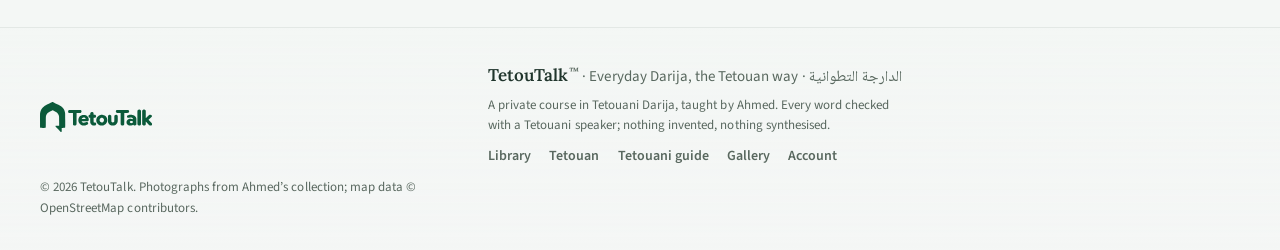
==== commit de8685d9: "The dashboard pieces: four numbers with sparklines, a ring, a month, a line with tooltips Borrowed f" ====
--- a/preview.html
+++ b/preview.html
@@ -302,6 +302,7 @@
 <script src="js/mix.js"></script>
 <script src="js/say.js"></script>
 <script src="js/graphs.js"></script>
+<script src="js/dash.js"></script>
 <script src="js/views.js"></script>
 <script src="js/views-tests.js"></script>
 <script src="js/views-today.js"></script>
--- a/assets/styles.css
+++ b/assets/styles.css
@@ -2525,7 +2525,7 @@
   display:block;background:var(--surface-3);box-shadow:none;overflow:hidden;filter:none}
 .phead::before{display:none}
 .pheadimg{position:absolute;inset:0;width:100%;height:100%;object-fit:cover;display:block;filter:saturate(1.05)}
-.pheadfade{position:absolute;inset:0;background:linear-gradient(180deg,rgba(0,0,0,.08) 0%,rgba(0,0,0,0) 35%,var(--bg) 100%)}
+.pheadfade{position:absolute;inset:0;background:linear-gradient(180deg,rgba(0,0,0,.08) 0%,rgba(0,0,0,0) 35%,var(--base) 100%)}
 .phead .pcap{position:absolute;left:16px;bottom:14px;margin:0;color:#fff;font-family:var(--display);font-size:15px;font-weight:600;
   letter-spacing:0;text-shadow:0 1px 10px rgba(0,0,0,.55)}
 .phead .phabout{bottom:12px;right:16px}
@@ -2536,8 +2536,8 @@
   .phead .phabout{right:40px;bottom:18px}
 }
 @media (min-width:1280px){ .phead{height:340px} }
-@media (prefers-color-scheme:dark){ :root:not([data-theme="light"]) .pheadfade{background:linear-gradient(180deg,rgba(0,0,0,.1) 0%,rgba(0,0,0,0) 30%,var(--bg) 100%)} }
-:root[data-theme="dark"] .pheadfade{background:linear-gradient(180deg,rgba(0,0,0,.1) 0%,rgba(0,0,0,0) 30%,var(--bg) 100%)}
+@media (prefers-color-scheme:dark){ :root:not([data-theme="light"]) .pheadfade{background:linear-gradient(180deg,rgba(0,0,0,.1) 0%,rgba(0,0,0,0) 30%,var(--base) 100%)} }
+:root[data-theme="dark"] .pheadfade{background:linear-gradient(180deg,rgba(0,0,0,.1) 0%,rgba(0,0,0,0) 30%,var(--base) 100%)}
 /* scene icons in tiles and headings */
 .tile.sit .ticon svg.ico{width:24px;height:24px}
 .dhead .dicon svg.ico{width:26px;height:26px;color:var(--zellige)}
@@ -2935,3 +2935,210 @@
 .lcard .lterms{font-size:12.5px;color:var(--ink-3)}
 .lcard a{color:var(--indigo);font-weight:600;font-size:13.5px}
 @media (min-width:900px){ .listen{grid-template-columns:1fr 1fr} }
+
+/* ===========================================================================
+   THE SURFACE, TIGHTER
+   The page title now sits on the lower edge of its photograph instead of
+   under it, so every page's first real item arrives a screen's third
+   earlier on a phone; situation tiles with a photograph are a column, and
+   the one that matters most lies across the page on a laptop; the guide's
+   jump row scrolls sideways on a phone instead of stacking five deep.
+   =========================================================================== */
+.phead{height:184px;margin-bottom:0}
+.phead .pheadfade{background:linear-gradient(180deg,rgba(0,0,0,.1) 0%,rgba(0,0,0,0) 30%,var(--base) 72%,var(--base) 100%)}
+@media (prefers-color-scheme:dark){ :root:not([data-theme="light"]) .phead .pheadfade{background:linear-gradient(180deg,rgba(0,0,0,.12) 0%,rgba(0,0,0,0) 28%,var(--base) 72%,var(--base) 100%)} }
+:root[data-theme="dark"] .phead .pheadfade{background:linear-gradient(180deg,rgba(0,0,0,.12) 0%,rgba(0,0,0,0) 28%,var(--base) 72%,var(--base) 100%)}
+.phead + h1{margin-top:-54px;position:relative;z-index:2}
+.phead + .crumb{margin-top:-62px;position:relative;z-index:2}
+.phead + .crumb + h1{margin-top:0}
+@media (min-width:900px){
+  .phead{height:250px;margin-bottom:0}
+  .phead + h1{margin-top:-68px}
+  .phead + .crumb{margin-top:-78px}
+}
+@media (min-width:1280px){ .phead{height:272px} }
+
+/* the header: a hair shorter on a phone */
+@media (max-width:899px){
+  .cats{padding:2px 0 5px}
+  .cats a{min-height:44px;padding:4px 2px}
+  .nav{padding:0 0 5px}
+}
+
+/* situation tiles with a photograph: photo, then the text block */
+.tiles.one{grid-template-columns:1fr}
+.tile.sit.photo{display:flex;flex-direction:column;padding:0;gap:0;overflow:hidden}
+.tile.sit.photo .tphoto{margin:0;height:104px;grid-column:auto}
+.tile.sit.photo .tcard{display:flex;flex-direction:column;gap:3px;padding:0 18px 16px}
+.tile.sit.photo .ticon{position:relative;margin:-24px 0 8px;box-shadow:var(--sh-2)}
+.tile.sit.photo .tphoto img{transition:transform .9s var(--ease)}
+.tile.sit.photo:hover .tphoto img{transform:scale(1.04)}
+@media (min-width:700px){
+  .tiles.one .tile.sit.rescue{flex-direction:row;align-items:stretch}
+  .tiles.one .tile.sit.rescue .tphoto{flex:0 0 40%;height:auto;min-height:172px}
+  .tiles.one .tile.sit.rescue .tcard{flex:1;justify-content:center;padding:18px 22px}
+  .tiles.one .tile.sit.rescue .ticon{margin:0 0 10px}
+  .tiles.one .tile.sit.rescue .ttitle{font-size:20px}
+  .tiles.one .tile.sit.rescue .tsub{font-size:14px}
+}
+@media (prefers-reduced-motion:reduce){ .tile.sit.photo .tphoto img{transition:none} }
+
+/* the jump row: one scrolling line on a phone */
+@media (max-width:699px){
+  .jumprow{flex-wrap:nowrap;overflow-x:auto;overscroll-behavior-x:contain;scrollbar-width:none;margin:0 -16px 16px;padding:10px 16px 4px;
+    -webkit-mask-image:linear-gradient(90deg,#000 calc(100% - 36px),transparent);mask-image:linear-gradient(90deg,#000 calc(100% - 36px),transparent)}
+  .jumprow::-webkit-scrollbar{display:none}
+  .jumprow button{flex:none}
+}
+details.fold.tight{margin:-8px 0 16px;max-width:62ch}
+/* the wide rescue tile: the photograph fills its column instead of setting the height */
+@media (min-width:700px){
+  .tiles.one .tile.sit.rescue .tphoto{position:relative;height:auto;min-height:172px;align-self:stretch}
+  .tiles.one .tile.sit.rescue .tphoto img{position:absolute;inset:0;width:100%;height:100%}
+}
+/* the title on the photograph: a soft halo of the page colour under the letters, for the busiest pictures */
+.phead + h1,.phead + .crumb,.phead + .crumb + h1{text-shadow:0 0 14px var(--base),0 0 4px var(--base),0 1px 0 var(--base)}
+/* the who-is-speaking switch: a short label on a phone, one line tall */
+.learnerbar .lbl .short{display:none}
+@media (max-width:899px){
+  .learnerbar .lbl .full{display:none}
+  .learnerbar .lbl .short{display:inline}
+  .learnerbar{padding:6px 8px 6px 14px;gap:12px}
+  .vtools .learnerbar{margin-top:8px}
+}
+
+/* ===========================================================================
+   THE SOFT SURFACE
+   What the Ryvix dashboard does well, in TetouTalk's own colours and type:
+   a pale page with white cards lifted by shadow rather than drawn with a
+   line; four numbers at a glance, each with its small line; a ring for the
+   words, bars for the fields, a month with a dot per day, a list of the last
+   attempts; a tooltip on the busiest day and a callout on the best week.
+   =========================================================================== */
+:root{--base:#F4F7F5}
+.panel,.month,.note,.mixrow,.sayhit,.leeches{border-color:transparent;box-shadow:var(--sh-2)}
+.panel.tight{box-shadow:var(--sh-1)}
+.locked .panel{border-color:var(--line);box-shadow:none}
+
+/* the head: who and when; the finder and the range */
+.dashhead{display:grid;gap:14px;margin:0 0 18px}
+.dashhead .homehead{margin:0}
+.dashtools{display:grid;gap:10px}
+.dashtools .findword{margin:0}
+.dashtools.solo{display:flex;margin:-6px 0 16px}
+@media (min-width:900px){
+  .dashhead{grid-template-columns:minmax(0,1fr) minmax(320px,38%);align-items:end}
+  .dashtools{justify-items:end}
+  .dashtools .findword{width:100%}
+}
+.rangepick{display:inline-flex;background:var(--surface);border-radius:999px;padding:3px;box-shadow:var(--sh-1);gap:2px}
+.rangepick button{font:inherit;font-size:13px;font-weight:600;border:0;background:transparent;color:var(--ink-2);padding:7px 13px;border-radius:999px;cursor:pointer}
+.rangepick button[aria-pressed="true"]{background:var(--zellige);color:var(--on-zellige)}
+
+/* four numbers at a glance */
+.kpirow{display:grid;grid-template-columns:1fr 1fr;gap:10px;margin:0 0 6px}
+@media (min-width:900px){ .kpirow{grid-template-columns:repeat(4,1fr);gap:14px} }
+.kpi{background:var(--surface);border-radius:var(--r-lg);box-shadow:var(--sh-2);padding:14px 16px 12px;display:grid;gap:6px;position:relative;overflow:hidden;
+  transition:transform .25s var(--ease),box-shadow .25s var(--ease)}
+.kpi:hover{transform:translateY(-2px);box-shadow:var(--sh-3)}
+.kpihead{display:flex;justify-content:space-between;align-items:center}
+.kpil{font-size:11.5px;font-weight:700;letter-spacing:.08em;text-transform:uppercase;color:var(--ink-3)}
+.kpiico{width:30px;height:30px;border-radius:10px;background:var(--zellige-soft);color:var(--zellige-ink);display:grid;place-items:center;flex:none}
+.kpiico svg{width:16px;height:16px}
+.kpi.due .kpiico{background:var(--clay-soft);color:var(--clay)}
+.kpiv{display:flex;align-items:baseline;gap:8px;flex-wrap:wrap}
+.kpiv b{font-family:var(--display);font-weight:600;font-size:30px;line-height:1;color:var(--ink)}
+.kpiv small{font-size:12.5px;color:var(--ink-2)}
+.spark{width:100%;height:36px;display:block}
+.sparea{fill:var(--zellige);opacity:.1}
+.spline{fill:none;stroke:var(--zellige);stroke-width:2;stroke-linecap:round;stroke-linejoin:round;stroke-dasharray:1;stroke-dashoffset:0;animation:draw 1.1s var(--ease) both}
+.spdot{fill:var(--zellige)}
+.kpi.due .sparea{fill:var(--clay)} .kpi.due .spline{stroke:var(--clay)} .kpi.due .spdot{fill:var(--clay)}
+@keyframes draw{from{stroke-dashoffset:1}to{stroke-dashoffset:0}}
+.kpid{margin:0;font-size:12px;color:var(--ink-3);line-height:1.35}
+.kpid.up{color:var(--ok)} .kpid.down{color:var(--clay)}
+.kpinote{margin:4px 0 18px;font-size:12px;color:var(--ink-3)}
+
+/* the ring */
+.ringrow{display:grid;gap:14px;margin:0 0 4px}
+@media (min-width:900px){ .ringrow{grid-template-columns:1fr 1fr} .ringrow .graph{margin:0} }
+.ringwrap{display:grid;grid-template-columns:132px 1fr;gap:16px;align-items:center;margin:8px 0 6px}
+.donut{width:132px;height:132px;transform:rotate(-90deg);overflow:visible}
+.donut .dring{fill:none;stroke:var(--surface-3);stroke-width:12}
+.donut .dseg{fill:none;stroke-width:12;stroke-dasharray:var(--len) 100;stroke-dashoffset:var(--off);animation:sweep 1s var(--ease) both}
+@keyframes sweep{from{stroke-dasharray:0 100}}
+.donut .s3{stroke:var(--zellige)} .donut .s2{stroke:var(--ramp-2)} .donut .s1{stroke:var(--saffron)} .donut .s0{stroke:var(--surface-3)}
+.donut text{transform:rotate(90deg);transform-origin:60px 60px;font-family:var(--sans)}
+.donut .dnum{font-family:var(--display);font-size:26px;font-weight:600;fill:var(--ink)}
+.donut .dsub{font-size:9px;letter-spacing:.1em;text-transform:uppercase;fill:var(--ink-3)}
+.ringkey{list-style:none;margin:0;padding:0;display:grid;gap:7px}
+.ringkey li{display:grid;grid-template-columns:10px auto 1fr auto;gap:8px;align-items:center;font-size:13.5px}
+.ringkey i{width:10px;height:10px;border-radius:50%}
+.ringkey .s3{background:var(--zellige)} .ringkey .s2{background:var(--ramp-2)} .ringkey .s1{background:var(--saffron)} .ringkey .s0{background:var(--surface-3)}
+.ringkey b{font-size:15px} .ringkey span{color:var(--ink-2)} .ringkey small{color:var(--ink-3)}
+
+/* bars for the fields */
+.hbars{list-style:none;margin:6px 0 0;padding:0;display:grid;gap:9px}
+.hbars a{display:grid;grid-template-columns:28px minmax(0,1fr) auto;grid-template-rows:auto auto;gap:3px 10px;align-items:center;text-decoration:none;color:inherit}
+.hbars a:hover .hlab{color:var(--zellige-ink)}
+.hico{grid-row:1/3;width:28px;height:28px;border-radius:9px;background:var(--surface-2);display:grid;place-items:center;color:var(--zellige-ink)}
+.hico svg{width:15px;height:15px}
+.hlab{font-size:13.5px;font-weight:600}
+.hpct{font-size:12px;color:var(--ink-3);grid-column:3;grid-row:1}
+.hbar{grid-column:2/4;grid-row:2;height:7px;border-radius:99px;background:var(--surface-3);overflow:hidden}
+.hbar i{display:block;height:100%;border-radius:99px;background:var(--zellige);transform-origin:left;animation:growx .9s var(--ease) both}
+
+/* the course by scope */
+.stackbar{display:flex;height:12px;border-radius:99px;overflow:hidden;background:var(--surface-3);margin:8px 0 10px;gap:2px}
+.stackbar i{display:block;height:100%}
+.sc-mdini{background:var(--zellige-ink)} .sc-tetouan{background:var(--zellige)} .sc-north{background:var(--line-2)} .sc-none{background:var(--surface-3)}
+.stackkey{list-style:none;margin:0;padding:0;display:flex;flex-wrap:wrap;gap:6px 16px;font-size:13px;color:var(--ink-2)}
+.stackkey i{display:inline-block;width:10px;height:10px;border-radius:3px;margin-right:6px;vertical-align:-1px}
+.stackkey b{color:var(--ink)}
+
+/* this month */
+.calgrid{display:grid;grid-template-columns:repeat(7,1fr);gap:4px;margin:8px 0 6px}
+.calgrid .dow{font-style:normal;font-size:10.5px;font-weight:700;letter-spacing:.08em;color:var(--ink-3);text-align:center;padding:2px 0 4px}
+.cd{aspect-ratio:1;display:grid;place-items:center;align-content:center;gap:2px;border-radius:12px;font-size:13.5px;color:var(--ink-2);background:var(--surface-2)}
+.cd b{font-weight:500}
+.cd.pad{background:transparent}
+.cd.future{opacity:.45}
+.cd.on{background:var(--zellige-soft);color:var(--zellige-ink)} .cd.on b{font-weight:700}
+.cd.today{box-shadow:inset 0 0 0 2px var(--zellige)}
+.cd .dots{display:flex;gap:3px;height:5px}
+.cd .dots i,.calkey i{display:inline-block;width:5px;height:5px;border-radius:50%}
+.ds{background:var(--zellige)} .dt{background:var(--saffron)}
+.calkey{margin:4px 0 0;font-size:12px;color:var(--ink-3)} .calkey i{margin:0 5px 0 10px;vertical-align:1px}
+
+/* the last attempts */
+.recent{list-style:none;margin:6px 0 0;padding:0;display:grid;gap:6px}
+.recent li{display:grid;grid-template-columns:34px 1fr auto;gap:10px;align-items:center;padding:8px 10px;border-radius:12px;background:var(--surface-2)}
+.ravatar{width:34px;height:34px;border-radius:50%;background:var(--zellige-soft);color:var(--zellige-ink);display:grid;place-items:center;font-weight:700;font-family:var(--display)}
+.rbody{display:grid;line-height:1.25;min-width:0} .rbody b{overflow:hidden;text-overflow:ellipsis;white-space:nowrap} .rbody small{color:var(--ink-3);font-size:12px}
+.rres{font-size:12.5px;font-weight:700;padding:4px 9px;border-radius:999px;white-space:nowrap}
+.rres.ok{background:var(--ok-soft);color:var(--ok)} .rres.no{background:var(--clay-soft);color:var(--clay)} .rres.met{background:var(--saffron-soft);color:var(--saffron)}
+
+/* the line, the tooltip, the callout */
+.gchart .ggrid{stroke:var(--line);stroke-dasharray:3 4}
+.gchart .gline{fill:none;stroke:var(--zellige);stroke-width:2.2;stroke-linecap:round;stroke-linejoin:round;stroke-dasharray:1;animation:draw 1.3s var(--ease) both}
+.gchart .garea{fill:var(--zellige);opacity:.1}
+.lpt circle{fill:var(--surface);stroke:var(--zellige);stroke-width:2;cursor:pointer;transition:r .15s}
+.lpt:hover circle,.lpt:focus circle{r:5.5}
+.lpt .ltip{opacity:0;transition:opacity .18s;pointer-events:none}
+.lpt:hover .ltip,.lpt:focus .ltip,.lpt.peak .ltip{opacity:1}
+.lpt:focus{outline:none}
+.lpt .ltip rect,.gchart .callout rect{fill:var(--ink)}
+.lpt .ltip text,.gchart .callout text{fill:var(--base);font-size:11px;font-weight:700}
+.lpt.peak circle{fill:var(--zellige)}
+.gchart .gbar.best{fill:var(--zellige-ink)}
+
+/* the account page */
+.panel.profile{margin-top:12px}
+.pstats{display:grid;grid-template-columns:repeat(3,1fr);gap:10px;margin:0 0 12px}
+.pstats div{text-align:center;padding:12px 8px;border-radius:14px;background:var(--surface-2)}
+.pstats b{display:block;font-family:var(--display);font-size:26px;font-weight:600} .pstats small{color:var(--ink-3);font-size:12px}
+.ptags{display:flex;flex-wrap:wrap;gap:6px}
+.ptag{display:inline-flex;align-items:center;gap:6px;padding:6px 11px;border-radius:999px;background:var(--surface-2);color:var(--ink-2);font-size:13px;font-weight:600;text-decoration:none}
+.ptag.on{background:var(--zellige-soft);color:var(--zellige-ink)} .ptag svg{width:14px;height:14px} .ptag small{color:var(--ink-3);font-weight:500}
+.ttable .badge{font-size:10.5px}
+@media (prefers-reduced-motion:reduce){ .spline,.gchart .gline,.donut .dseg,.hbar i{animation:none} .kpi{transition:none} }
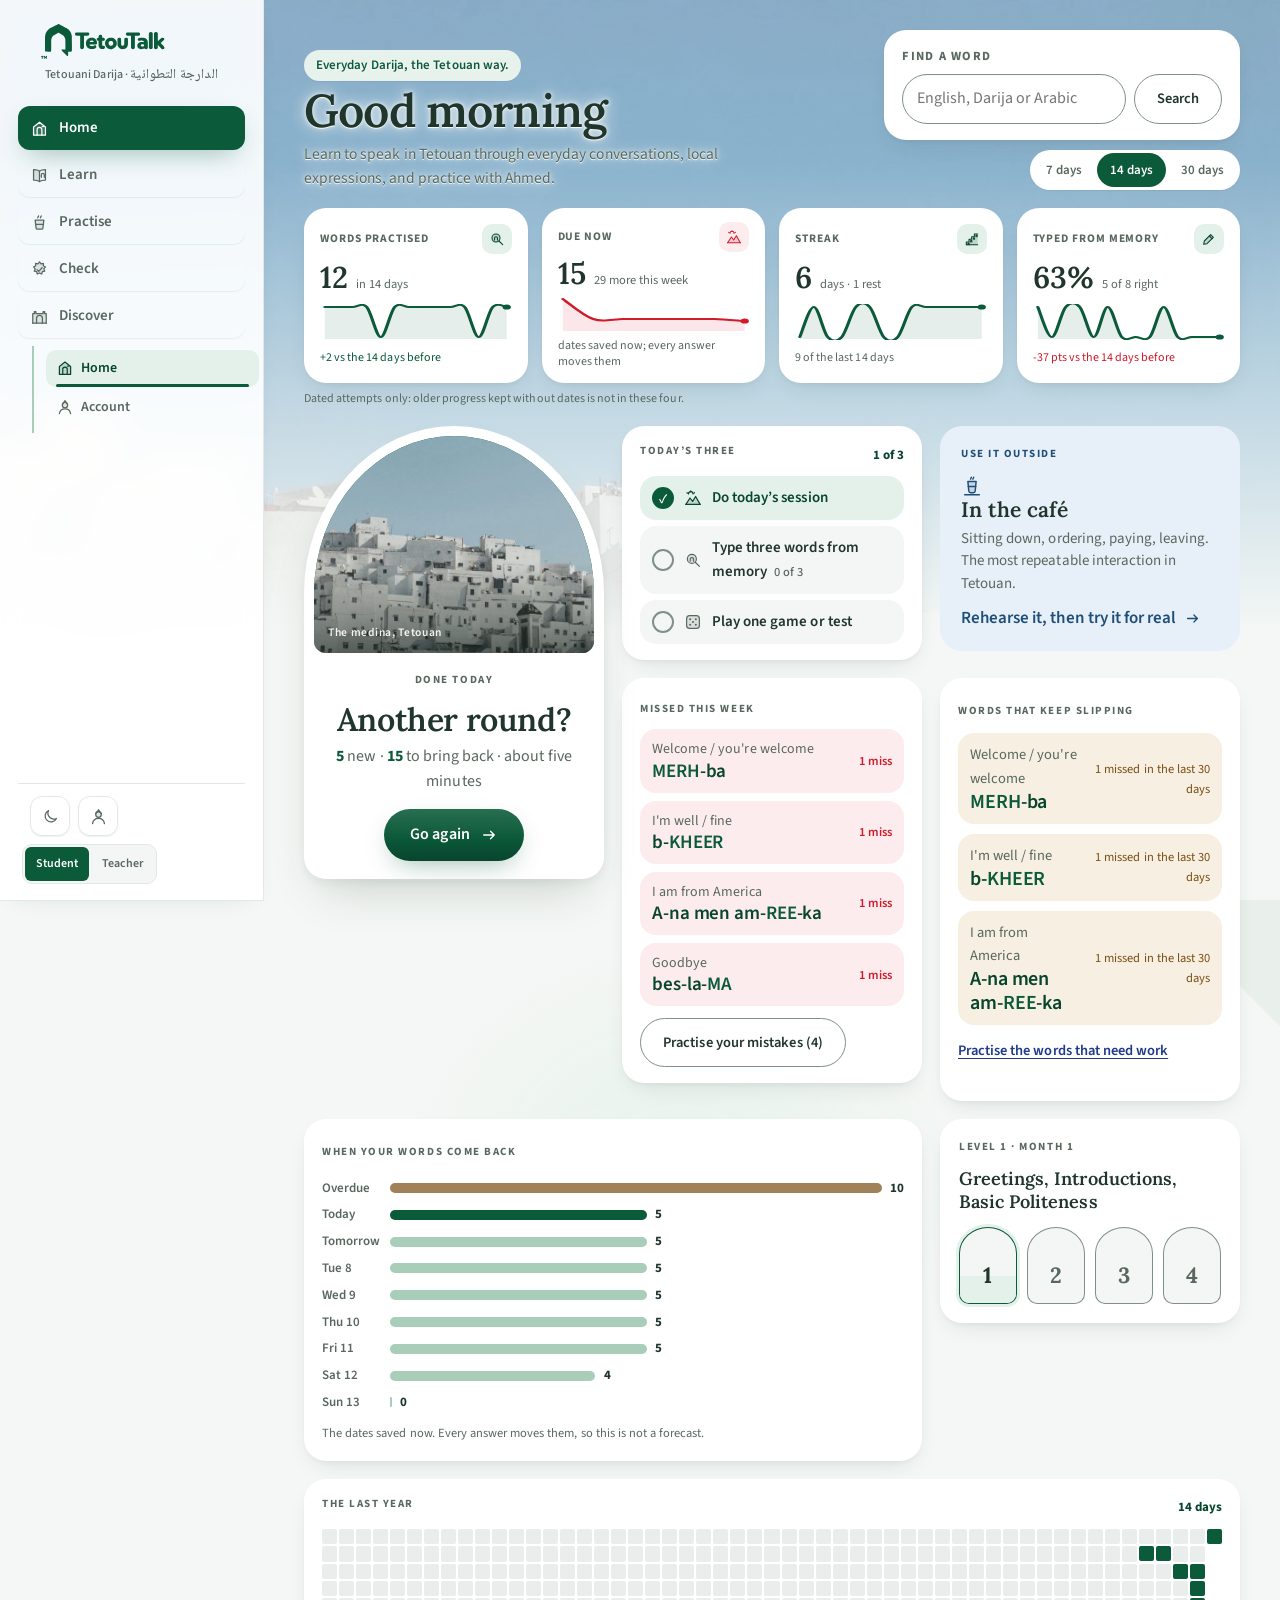
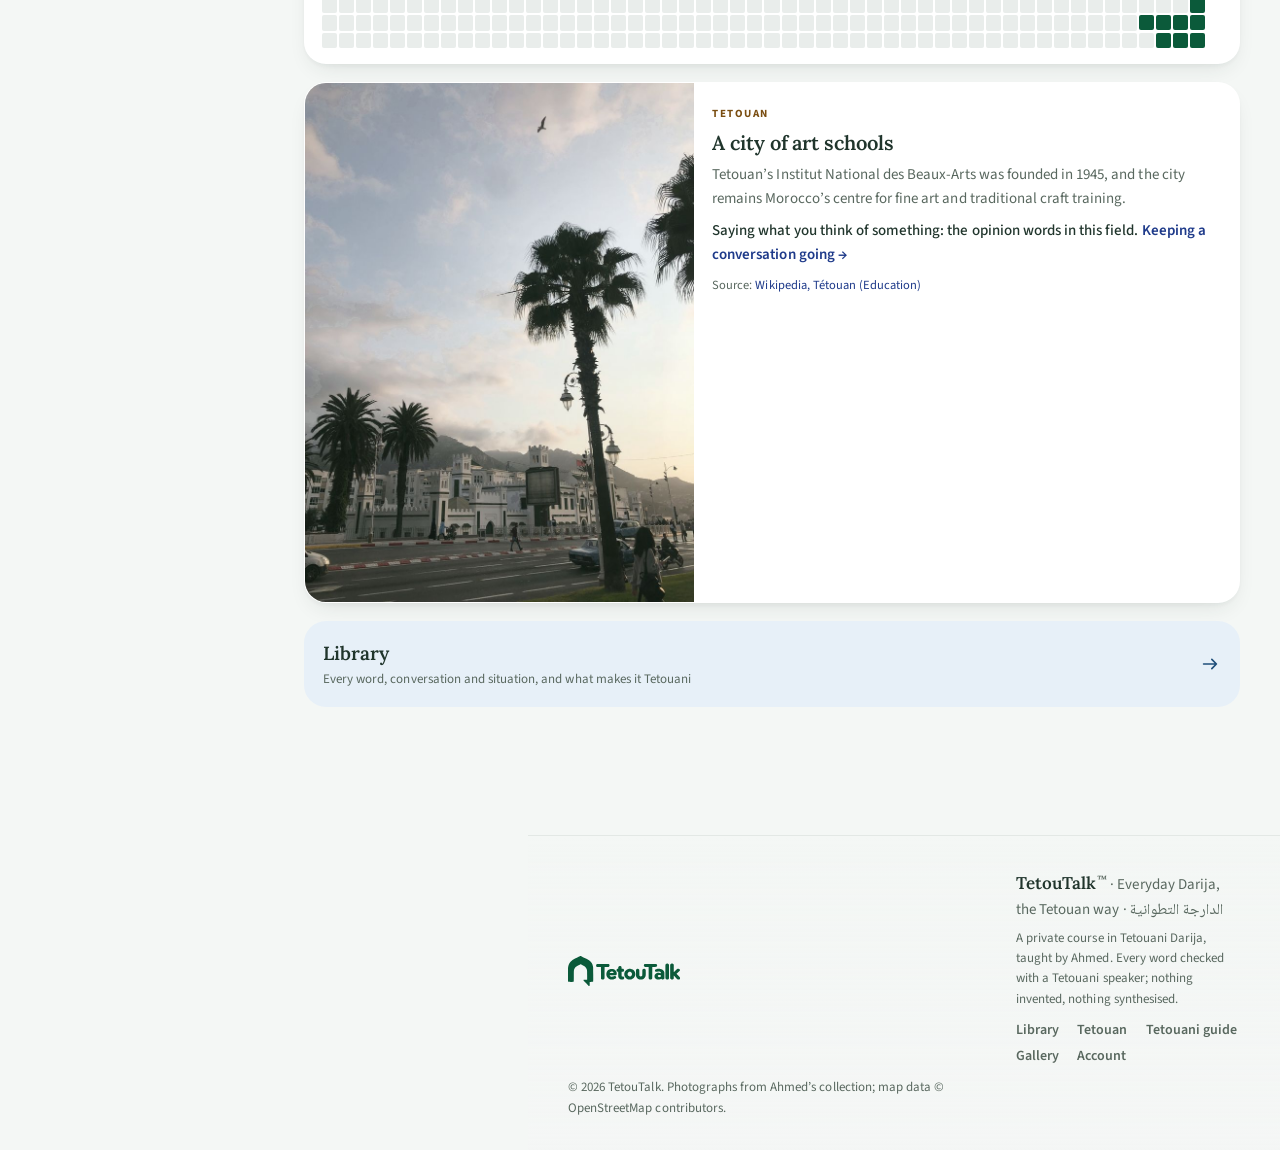
==== commit cf88cef9: "The sidebar, the bottom bar, and the city behind the page - On a laptop the site lives in a fixed si" ====
--- a/preview.html
+++ b/preview.html
@@ -242,6 +242,7 @@
     <div class="topctl"><span class="syncbadge" data-syncbadge></span><button class="btn primary gatego" type="button" data-scrollto="signin">Sign in</button><button class="iconbtn themebtn" type="button" aria-label="Switch light or dark"><svg class="ico" aria-hidden="true"><use href="#i-moon"/></svg></button><a class="iconbtn acctbtn" href="#/account" aria-label="Account" title="Account"><svg class="ico" aria-hidden="true"><use href="#i-user"/></svg></a><div class="role-toggle" role="group" aria-label="View"><button data-role="student" aria-pressed="true">Student</button><button data-role="teacher" aria-pressed="false">Teacher</button></div></div>
   </header>
   <div class="content">
+    <div class="pagewash" id="pagewash" aria-hidden="true"></div>
     <main id="app" tabindex="-1"></main>
     <footer class="sitefoot" aria-label="About TetouTalk">
       <div class="footwrap">
--- a/assets/styles.css
+++ b/assets/styles.css
@@ -3142,3 +3142,87 @@
 .ptag.on{background:var(--zellige-soft);color:var(--zellige-ink)} .ptag svg{width:14px;height:14px} .ptag small{color:var(--ink-3);font-weight:500}
 .ttable .badge{font-size:10.5px}
 @media (prefers-reduced-motion:reduce){ .spline,.gchart .gline,.donut .dseg,.hbar i{animation:none} .kpi{transition:none} }
+
+/* ===========================================================================
+   THE SIDE, THE BAR, THE CITY BEHIND
+   On a laptop the site lives in a sidebar: the name, the five places, and
+   under the place you are in, its pages; your controls at the foot. On a
+   phone the five places are a bar at the bottom of the screen, under the
+   thumb, and the pages of the place are a strip at the top. The page's
+   photograph is no longer a strip above the title: it fills the window
+   behind the page, whole, and the page's cards sit on it.
+   =========================================================================== */
+/* the photograph behind the page */
+.pagewash{display:none;position:fixed;inset:0;z-index:0;background-size:cover;background-repeat:no-repeat;opacity:1;filter:none;pointer-events:none}
+.pagewash.on{display:block}
+.pagewash::after{content:"";position:absolute;inset:0;
+  background:linear-gradient(180deg,var(--veil) 0%,var(--veil) 18vh,var(--base) 70vh,var(--base) 100%)}
+:root{--veil:rgba(244,247,245,.28)}
+@media (prefers-color-scheme:dark){ :root:not([data-theme="light"]){--veil:rgba(10,20,17,.46)} }
+:root[data-theme="dark"]{--veil:rgba(10,20,17,.46)}
+.content{position:relative}
+main{position:relative;z-index:1}
+main > h1,main > .sub,.dashhead,.photocap .pcap{text-shadow:0 0 16px var(--base),0 0 5px var(--base),0 1px 0 var(--base)}
+.photocap{position:absolute;top:8px;right:16px;z-index:2;display:flex;align-items:center;gap:8px}
+.photocap .pcap{margin:0;font-family:var(--display);font-size:13px;font-weight:600;color:var(--ink-2)}
+.photocap .phabout{position:static}
+main > h1:first-child,.photocap + h1{margin-top:38px}
+@media (min-width:900px){ .photocap{top:16px;right:32px} main > h1:first-child,.photocap + h1{margin-top:12px;max-width:calc(100% - 260px)} }
+
+/* a phone: the places at the bottom, the pages at the top */
+@media (max-width:899px){
+  header.topbar{grid-template-areas:"logo ctl" "nav nav";top:0}
+  .cats{position:fixed;left:0;right:0;bottom:0;z-index:45;display:flex;flex-direction:row;gap:4px;margin:0;
+    padding:6px 8px calc(6px + env(safe-area-inset-bottom));background:var(--glass);
+    -webkit-backdrop-filter:saturate(1.4) blur(14px);backdrop-filter:saturate(1.4) blur(14px);border-top:1px solid var(--line);overflow:visible}
+  .cats a{flex:1 1 0;min-width:0;flex-direction:column;gap:3px;min-height:50px;padding:5px 2px;border:0;background:transparent;border-radius:12px;font-size:11px}
+  .cats a svg.ico{width:22px;height:22px}
+  .cats a.on{background:var(--zellige-soft);color:var(--zellige-ink)}
+  .teacher-cats{display:none} body[data-role="teacher"] .teacher-cats{display:flex} body[data-role="teacher"] .student-cats{display:none}
+  body[data-gate] .cats{display:none}
+  .content{padding-bottom:calc(78px + env(safe-area-inset-bottom))}
+  .sitefoot{padding-bottom:calc(90px + env(safe-area-inset-bottom))}
+  .nav{padding:4px 0 8px}
+}
+
+/* a laptop: the sidebar */
+@media (min-width:900px){
+  body:not([data-gate]) header.topbar{position:fixed;top:0;left:0;bottom:0;width:240px;display:flex;flex-direction:column;align-items:stretch;
+    padding:18px 14px 14px;gap:6px;border-right:1px solid var(--line);border-bottom:0;overflow-y:auto;overscroll-behavior:contain}
+  body:not([data-gate]) header.topbar > a.wordmark{height:auto;display:grid;gap:4px;padding:2px 8px 16px;border:0}
+  body:not([data-gate]) header.topbar > a.wordmark svg.logo{height:32px}
+  body:not([data-gate]) header.topbar > a.wordmark small{display:block;padding:0;border:0;font-size:12px;color:var(--ink-3)}
+  body:not([data-gate]) .cats{display:flex;flex-direction:column;align-items:stretch;padding:0;gap:3px;border:0;justify-self:stretch;overflow:visible}
+  body:not([data-gate]) .teacher-cats{display:none} body[data-role="teacher"]:not([data-gate]) .teacher-cats{display:flex} body[data-role="teacher"]:not([data-gate]) .student-cats{display:none}
+  body:not([data-gate]) .cats a{flex:none;flex-direction:row;justify-content:flex-start;gap:10px;padding:10px 12px;min-height:42px;border-radius:12px;border:0;background:transparent;font-size:15px;color:var(--ink-2)}
+  body:not([data-gate]) .cats a svg.ico{width:19px;height:19px}
+  body:not([data-gate]) .cats a:hover{background:var(--surface-2);color:var(--ink)}
+  body:not([data-gate]) .cats a.on,body:not([data-gate]) .cats a.on:hover{background:var(--zellige);color:var(--on-zellige)}
+  body:not([data-gate]) .nav{display:flex;flex-direction:column;align-items:stretch;padding:4px 0 8px 12px;margin:2px 0 4px 14px;border-left:2px solid var(--zellige-line);
+    gap:2px;overflow:visible;-webkit-mask-image:none;mask-image:none;justify-self:stretch}
+  body:not([data-gate]) .nav a,body:not([data-gate]) .nav a[data-secondary]{border:0;background:transparent;padding:7px 10px;min-height:34px;font-size:14px;border-radius:10px;color:var(--ink-2)}
+  body:not([data-gate]) .nav a:hover{background:var(--surface-2);color:var(--ink)}
+  body:not([data-gate]) .nav a.on,body:not([data-gate]) .nav a.on:hover{background:var(--zellige-soft);color:var(--zellige-ink)}
+  body:not([data-gate]) .nav.empty{display:none !important}
+  body:not([data-gate]) .topctl{margin-top:auto;height:auto;flex-wrap:wrap;gap:8px;justify-self:stretch;padding:12px 4px 0;border-top:1px solid var(--line)}
+  body:not([data-gate]) .content{margin-left:240px}
+  body:not([data-gate]) .sitefoot{margin-left:240px}
+  main{max-width:1180px;padding:24px 32px 64px}
+}
+@media (min-width:1280px){
+  body:not([data-gate]) header.topbar{width:264px;padding:22px 18px 16px}
+  body:not([data-gate]) .content,body:not([data-gate]) .sitefoot{margin-left:264px}
+  main{max-width:1240px;padding:30px 40px 72px}
+}
+
+/* home: one grid of blocks, the door two rows tall on a wide screen */
+.homegrid{display:grid;gap:16px;margin:0 0 18px}
+.homegrid > *{margin:0 !important}
+@media (min-width:760px){ .homegrid{grid-template-columns:repeat(2,minmax(0,1fr));align-items:start} .homegrid > a.door{grid-row:span 2} .homegrid > .yearmap{grid-column:1/-1} }
+@media (min-width:1180px){ .homegrid{grid-template-columns:repeat(3,minmax(0,1fr));gap:18px;grid-auto-flow:dense} .homegrid > a.door{grid-row:span 2} .homegrid > .dueplan{grid-column:span 2} .homegrid > .yearmap{grid-column:1/-1} }
+/* a blur on the header would make it the containing block of the fixed bar, so the phone header is plain glass */
+@media (max-width:899px){ header.topbar{-webkit-backdrop-filter:none;backdrop-filter:none;background:var(--glass)} }
+@media (min-width:900px){ body:not([data-gate]) header.topbar > a.wordmark{flex:none} }
+:root{--veil:rgba(244,247,245,.38)}
+@media (prefers-color-scheme:dark){ :root:not([data-theme="light"]){--veil:rgba(10,20,17,.5)} }
+:root[data-theme="dark"]{--veil:rgba(10,20,17,.5)}
